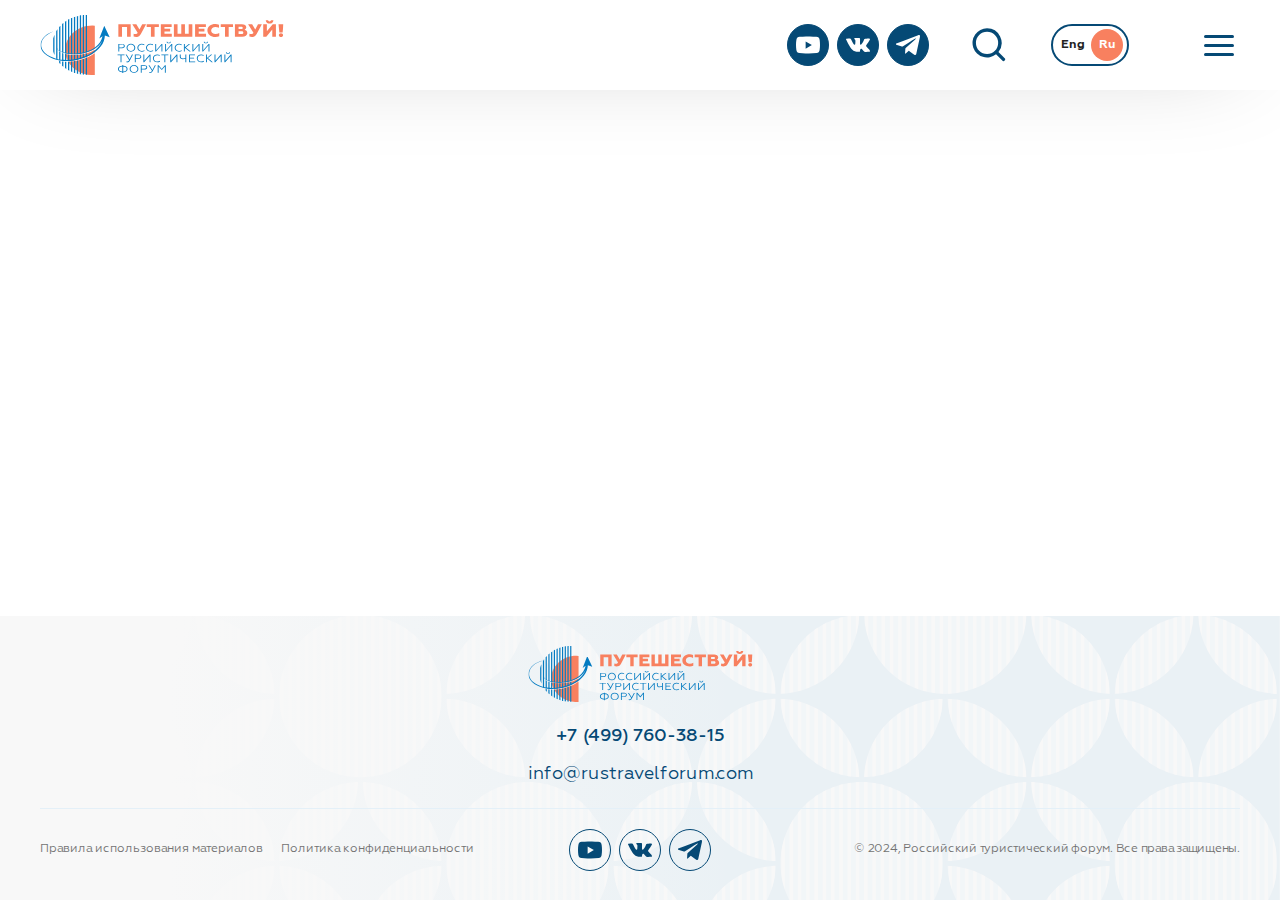
==== index.html @ 47b34871 "init: Initail commit" ====
<!DOCTYPE html>
<html lang="ru">

<head>
	<meta charset="UTF-8">
	<meta http-equiv="X-UA-Compatible" content="IE=edge">
	<meta name="viewport" content="width=device-width, initial-scale=1.0">
	<title>Российский Туристический Форум - Главная</title>
	<meta property="og:title" content="Российский Туристический Форум - Главная">
	<meta property="og:description" content="Описание">
	<meta property="og:url" content="/">
	<meta property="og:site_name" content="Российский Туристический Форум - Главная">
	<!-- favicon -->
	<link rel="apple-touch-icon" sizes="180x180" href="img/favicon/apple-touch-icon.png">
	<link rel="icon" type="image/png" sizes="32x32" href="img/favicon/favicon-32x32.png">
	<link rel="icon" type="image/png" sizes="16x16" href="img/favicon/favicon-16x16.png">
	<link rel="manifest" href="img/favicon/site.webmanifest">
	<link rel="mask-icon" href="img/favicon//safari-pinned-tab.svg" color="#5bbad5">
	<meta name="msapplication-TileColor" content="#ffffff">
	<meta name="theme-color" content="#ffffff">
	<!-- styles -->
	<link rel="stylesheet" href="css/vendor.min.css">
	<link rel="stylesheet" href="css/app.min.css">
</head>

<body>
	<!-- wrapper -->
	<div class="wrapper">
		<!-- header -->
		<header class="header" id="header">
			<div class="container">
				<div class="header__wrapper">
					<a href="index.html" class="header__logotype">
						<img src="img/logotype.svg" width="244" height="62" alt="Российский Туристический Форум">
					</a>
					<nav class="nav header__nav">
						<ul class="nav__list">
							<li class="nav__item">
								<a href="#" class="nav__link">Медиа</a>
							</li>
							<li class="nav__item">
								<a href="#" class="nav__link">Куда поехать</a>
							</li>
							<li class="nav__item">
								<a href="#" class="nav__link">Посетить</a>
							</li>
							<li class="nav__item">
								<a href="#" class="nav__link">Участвовать</a>
							</li>
							<li class="nav__item">
								<a href="#" class="nav__link">Программа</a>
							</li>
							<li class="nav__item">
								<a href="#" class="nav__link">О форуме</a>
							</li>
						</ul>
					</nav>
					<button class="hamburger" id="hamburger-toggle" aria-label="Меню">
						<span class="hamburger__inner"></span>
						<span class="hamburger__inner"></span>
						<span class="hamburger__inner"></span>
					</button>
					<div class="c-socnav c-socnav--bg header__socnav">
						<ul class="c-socnav__list">
							<li class="c-socnav__item">
								<a href="#" class="c-socnav__link">
									<svg class="c-socnav__icon">
										<use xlink:href="img/sprite.svg#icon-yt"></use>
									</svg>
								</a>
							</li>
							<li class="c-socnav__item">
								<a href="#" class="c-socnav__link">
									<svg class="c-socnav__icon">
										<use xlink:href="img/sprite.svg#icon-vk"></use>
									</svg>
								</a>
							</li>
							<li class="c-socnav__item">
								<a href="#" class="c-socnav__link">
									<svg class="c-socnav__icon">
										<use xlink:href="img/sprite.svg#icon-tg"></use>
									</svg>
								</a>
							</li>
						</ul>
					</div>
					<button class="header-search-trigger header__search-trigger" id="search-trigger">
						<svg>
							<use xlink:href="img/sprite.svg#icon-search"></use>
						</svg>
					</button>
					<div class="c-language header__language">
						<ul class="c-language__list">
							<li class="c-language__item">
								<a href="#" class="c-language__link">Eng</a>
							</li>
							<li class="c-language__item is--active">
								<a href="#" class="c-language__link">Ru</a>
							</li>
						</ul>
					</div>
				</div>
			</div>
		</header>
		<!-- end of header -->
		<!-- content -->
		<div class="wrapper__content">
		</div>
		<!-- end of content -->
		<!-- footer -->
		<footer class="footer" id="footer">
			<div class="container">
				<div class="footer__top">
					<a href="index.html" class="footer__logotype">
						<img src="img/logotype.svg" width="225" height="56" alt="Российский Туристический Форум">
					</a>
					<div class="footer__contacts">
						<a href="tel:+74997603815" class="footer__contact footer__contact--medium">+7 (499) 760-38-15</a>
						<a href="mailto:info@rustravelforum.com" class="footer__contact">info@rustravelforum.com</a>
					</div>
				</div>
				<div class="footer__bottom">
					<ul class="footer__list">
						<li class="footer__list-item">
							<a href="#" class="footer__link">Правила использования материалов</a>
						</li>
						<li class="footer__list-item">
							<a href="#" class="footer__link">Политика конфиденциальности</a>
						</li>
					</ul>
					<div class="c-socnav footer__socnav">
						<ul class="c-socnav__list">
							<li class="c-socnav__item">
								<a href="#" class="c-socnav__link">
									<svg class="c-socnav__icon">
										<use xlink:href="img/sprite.svg#icon-yt"></use>
									</svg>
								</a>
							</li>
							<li class="c-socnav__item">
								<a href="#" class="c-socnav__link">
									<svg class="c-socnav__icon">
										<use xlink:href="img/sprite.svg#icon-vk"></use>
									</svg>
								</a>
							</li>
							<li class="c-socnav__item">
								<a href="#" class="c-socnav__link">
									<svg class="c-socnav__icon">
										<use xlink:href="img/sprite.svg#icon-tg"></use>
									</svg>
								</a>
							</li>
						</ul>
					</div>
					<p class="footer__copyright">© 2024, Российский туристический форум. Все права защищены.</p>
				</div>
			</div>
		</footer>
		<!-- end of footer -->
	</div>
	<!-- end of wrapper -->
	<!-- menu -->
	<div class="menu" id="menu">
		<div class="menu__wrap"></div>
	</div>
	<!-- end of menu -->
	<!-- scripts -->
	<script src="js/vendor.min.js"></script>
	<script src="js/app.min.js"></script>
</body>

</html>
---- css/app.min.css ----
body{position:relative;overflow-x:hidden;font-family:"Geometria",sans-serif;font-size:16px;line-height:1.25;color:#222}ul,ol,li{display:block;padding:0;margin:0;list-style:none}h1,h2,h3,h4,h5,h6{margin:0;font-weight:normal;line-height:1.25}p{margin:0}a{display:inline-block;color:#222;text-decoration:none;-webkit-transition:all .25s ease-in-out;transition:all .25s ease-in-out}a:hover{text-decoration:none;color:#222}a:active{color:#222}input[type=number]{-moz-appearance:textfield}input[type=number]::-webkit-outer-spin-button,input[type=number]::-webkit-inner-spin-button{display:none;-webkit-appearance:none;appearance:none;margin:0}picture{display:block}img{max-width:100%}svg{-webkit-transition:all .25s ease-in-out;transition:all .25s ease-in-out}.container{margin:0 auto;padding:0 40px;max-width:1644px;width:100%}@media screen and (max-width: 767px){.container{padding:0 10px}}.btn{display:block;padding:9px 30px;width:-webkit-fit-content;width:-moz-fit-content;width:fit-content;font-size:18px;font-weight:500;line-height:1.3333333333;text-align:center;color:#fff;background:#047bc1;border:1px solid #047bc1;border-radius:46px;-webkit-transition:all .25s ease-in-out;transition:all .25s ease-in-out}.btn:focus{outline:none}.btn:hover{color:#fff}.btn--coral{background:#f8805f;border-color:#f8805f}@media screen and (hover: hover){.btn:hover{color:#fff;background:#054975;border-color:#054975}}.input-field--coral .input-field__label{color:#f8805f}.input-field__label{display:block;margin:0 0 10px 0;width:-webkit-fit-content;width:-moz-fit-content;width:fit-content;font-size:18px;font-weight:normal;line-height:1.3333333333;color:#047bc1}.input-field__inner{position:relative;z-index:1}.input-field__textarea,.input-field__input{-webkit-appearance:none;-moz-appearance:none;appearance:none;display:block;padding:9px 20px;width:100%;font-size:18px;font-weight:normal;line-height:1.3333333333;color:#222;background:#fff;border:1px solid #e4f0f8;border-radius:10px;-webkit-transition:all .25s ease-in-out;transition:all .25s ease-in-out}.input-field__textarea::-webkit-input-placeholder, .input-field__input::-webkit-input-placeholder{opacity:1;color:#737373}.input-field__textarea::-moz-placeholder, .input-field__input::-moz-placeholder{opacity:1;color:#737373}.input-field__textarea:-ms-input-placeholder, .input-field__input:-ms-input-placeholder{opacity:1;color:#737373}.input-field__textarea::-ms-input-placeholder, .input-field__input::-ms-input-placeholder{opacity:1;color:#737373}.input-field__textarea::placeholder,.input-field__input::placeholder{opacity:1;color:#737373}.input-field__textarea:focus,.input-field__input:focus{outline:none;border-color:#047bc1}@media screen and (max-width: 767px){.input-field__textarea,.input-field__input{font-size:16px;line-height:1.5}}.input-field__textarea{resize:none;overflow:hidden;min-height:90px}.input-field-captcha__wrapper{display:-webkit-box;display:-ms-flexbox;display:flex;-webkit-box-align:center;-ms-flex-align:center;align-items:center;width:100%}@media screen and (max-width: 767px){.input-field-captcha__wrapper{-webkit-box-orient:vertical;-webkit-box-direction:normal;-ms-flex-direction:column;flex-direction:column}}.input-field-captcha__img{display:block;overflow:hidden;max-width:180px;min-width:180px;height:40px}.input-field-captcha__img>*{display:block;width:100%;height:100%;-o-object-fit:cover;object-fit:cover}@media screen and (max-width: 767px){.input-field-captcha__img{margin:0 auto}}@media screen and (min-width: 768px){.input-field-captcha__img+.input-field-captcha__input,.input-field-captcha__input+.input-field-captcha__img{margin-left:10px}}@media screen and (max-width: 767px){.input-field-captcha__img+.input-field-captcha__input,.input-field-captcha__input+.input-field-captcha__img{margin-top:10px}}.input-field-captcha__input{-webkit-appearance:none;-moz-appearance:none;appearance:none;-webkit-box-flex:1;-ms-flex:1 1 auto;flex:1 1 auto;display:block;padding:9px 20px;width:100%;font-size:18px;font-weight:normal;line-height:1.3333333333;color:#222;background:#fff;border:1px solid #e4f0f8;border-radius:10px;-webkit-transition:all .25s ease-in-out;transition:all .25s ease-in-out}.input-field-captcha__input::-webkit-input-placeholder{opacity:1;color:#737373}.input-field-captcha__input::-moz-placeholder{opacity:1;color:#737373}.input-field-captcha__input:-ms-input-placeholder{opacity:1;color:#737373}.input-field-captcha__input::-ms-input-placeholder{opacity:1;color:#737373}.input-field-captcha__input::placeholder{opacity:1;color:#737373}.input-field-captcha__input:focus{outline:none;border-color:#047bc1}@media screen and (max-width: 767px){.input-field-captcha__input{font-size:16px;line-height:1.5}}.square-checkbox{display:-webkit-box;display:-ms-flexbox;display:flex;-webkit-box-align:center;-ms-flex-align:center;align-items:center;overflow:hidden;cursor:pointer}.square-checkbox__input{display:none}.square-checkbox__input:checked~.square-checkbox__group .square-checkbox__icon{background:#047bc1;border-color:#047bc1}.square-checkbox__input:checked~.square-checkbox__group .square-checkbox__icon::before{opacity:1}.square-checkbox__input[disabled]~.square-checkbox__group{opacity:.4;pointer-events:none}.square-checkbox__group{display:-webkit-box;display:-ms-flexbox;display:flex;-webkit-box-align:center;-ms-flex-align:center;align-items:center;margin:0;cursor:pointer}.square-checkbox__icon{position:relative;display:block;overflow:hidden;margin-right:10px;min-width:20px;width:20px;height:20px;background:#fff;border:1px solid #737373;border-radius:5px;-webkit-transition:all .25s ease-in-out;transition:all .25s ease-in-out}.square-checkbox__icon::before{content:"";position:absolute;top:50%;left:50%;z-index:1;-webkit-transform:translate(-50%, -50%);-ms-transform:translate(-50%, -50%);transform:translate(-50%, -50%);display:block;min-width:11px;width:11px;height:11px;opacity:0;background-image:url(../img/sprite.svg#icon-checkbox-mark-white);background-repeat:no-repeat;background-size:contain;background-position:center center;-webkit-transition:all .25s ease-in-out;transition:all .25s ease-in-out}.square-checkbox__title{display:block;margin:auto 0;font-size:18px;font-weight:normal;line-height:1.3333333333;text-align:left;-webkit-transition:all .25s ease-in-out;transition:all .25s ease-in-out}.select-box{position:relative;z-index:100}.select-box.is--active .select-box__placeholder>svg{-webkit-transform:rotate(180deg);-ms-transform:rotate(180deg);transform:rotate(180deg)}.select-box.is--active .select-box__dropdown{visibility:visible;opacity:1;-webkit-transform:scale(1) translateY(0);-ms-transform:scale(1) translateY(0);transform:scale(1) translateY(0);pointer-events:all}.select-box__inner{display:-webkit-box;display:-ms-flexbox;display:flex;-webkit-box-align:center;-ms-flex-align:center;align-items:center;padding:16px 0;max-width:100%}.select-box__label{display:block;width:-webkit-fit-content;width:-moz-fit-content;width:fit-content;font-size:16px;font-weight:500;color:#737373}.select-box__label+.select-box__placeholder{margin-left:10px}.select-box__placeholder{display:-webkit-box;display:-ms-flexbox;display:flex;-webkit-box-align:center;-ms-flex-align:center;align-items:center;overflow:hidden;padding:0;width:-webkit-fit-content;width:-moz-fit-content;width:fit-content;font-size:16px;font-weight:500;color:#047bc1;background:rgba(0,0,0,0);border:none;border-radius:0;-webkit-transition:all .25s ease-in-out;transition:all .25s ease-in-out}.select-box__placeholder>svg{min-width:12px;width:12px;height:12px;color:#047bc1}.select-box__placeholder>*+*{margin-left:10px}.select-box__placeholder:focus{outline:none}.select-box__dropdown{position:absolute;top:calc(100% - 6px);left:0;z-index:100;-webkit-transform:scale(0.99) translateY(-0.7em);-ms-transform:scale(0.99) translateY(-0.7em);transform:scale(0.99) translateY(-0.7em);display:block;overflow:hidden;visibility:hidden;opacity:0;-webkit-transform-origin:top;-ms-transform-origin:top;transform-origin:top;width:100%;background:#f8f8f8;border-radius:10px;-webkit-transition-timing-function:cubic-bezier(0.16, 1, 0.3, 1);transition-timing-function:cubic-bezier(0.16, 1, 0.3, 1);-webkit-transition-duration:500ms;transition-duration:500ms;-webkit-transition-property:opacity,-webkit-transform;transition-property:opacity,-webkit-transform;transition-property:opacity,transform;transition-property:opacity,transform,-webkit-transform;pointer-events:none;will-change:opacity,transform}.select-box__item.is--active .select-box__link{background:#e4f0f8}.select-box__link{display:block;padding:6px;width:100%;font-size:14px;font-weight:500;color:#047bc1}.select-box__link:hover{color:#047bc1}.select-box__link:active{background:#e4f0f8}@media screen and (hover: hover){.select-box__link:hover{background:#e4f0f8}}.c-socnav--bg .c-socnav__link{background:#054975}@media screen and (hover: hover){.c-socnav--bg .c-socnav__link:hover{background:#047bc1}.c-socnav--bg .c-socnav__link:hover>svg{color:#fff}}.c-socnav--bg .c-socnav__icon{color:#fff}.c-socnav__list{display:-webkit-box;display:-ms-flexbox;display:flex;-webkit-box-align:center;-ms-flex-align:center;align-items:center;width:-webkit-fit-content;width:-moz-fit-content;width:fit-content}.c-socnav__item+.c-socnav__item{margin-left:8px}.c-socnav__link{display:-webkit-box;display:-ms-flexbox;display:flex;-webkit-box-align:center;-ms-flex-align:center;align-items:center;-webkit-box-pack:center;-ms-flex-pack:center;justify-content:center;min-width:42px;width:42px;height:42px;border:1px solid #054975;border-radius:50%}@media screen and (hover: hover){.c-socnav__link:hover{border-color:#047bc1}.c-socnav__link:hover>svg{color:#047bc1}}.c-socnav__icon{min-width:24px;width:24px;height:24px;color:#054975}.c-language__list{display:-webkit-box;display:-ms-flexbox;display:flex;-webkit-box-align:center;-ms-flex-align:center;align-items:center;padding:3px 4px;width:-webkit-fit-content;width:-moz-fit-content;width:fit-content;border:2px solid #054975;border-radius:30px}.c-language__item.is--active .c-language__link{color:#fff;background:#f8805f}.c-language__item+.c-language__item{margin-left:2px}.c-language__link{display:-webkit-box;display:-ms-flexbox;display:flex;-webkit-box-align:center;-ms-flex-align:center;align-items:center;-webkit-box-pack:center;-ms-flex-pack:center;justify-content:center;min-width:32px;width:32px;height:32px;font-size:12px;font-weight:bold;text-align:center;color:#222;border-radius:50%}@media screen and (hover: hover){.c-language__link:hover{color:#054975}}.c-sections__scroll{overflow-x:auto;overflow-y:hidden;margin:0 -40px -30px;padding:0 40px 30px;max-width:calc(100% + 80px);-webkit-clip-path:inset(0 0 30px 0);clip-path:inset(0 0 30px 0)}@media screen and (max-width: 767px){.c-sections__scroll{display:none}}.c-sections__list{display:-webkit-box;display:-ms-flexbox;display:flex;-webkit-box-align:center;-ms-flex-align:center;align-items:center;-webkit-box-pack:justify;-ms-flex-pack:justify;justify-content:space-between;padding:14px 20px;min-width:-webkit-max-content;min-width:-moz-max-content;min-width:max-content;background:#fff;border:2px solid #e4f0f8;border-radius:319px}@media screen and (max-width: 1023px){.c-sections__list{padding:9px 20px}}.c-sections__item+.c-sections__item{margin-left:40px}.c-sections__link{display:block;width:-webkit-fit-content;width:-moz-fit-content;width:fit-content;font-size:16px;font-weight:500;white-space:nowrap}@media screen and (max-width: 1023px){.c-sections__link{font-size:14px;line-height:1.2857142857}}.c-sections__select{width:100%}@media screen and (min-width: 768px){.c-sections__select{display:none}}.c-share__wrapper{display:-webkit-box;display:-ms-flexbox;display:flex;-webkit-box-align:center;-ms-flex-align:center;align-items:center;width:-webkit-fit-content;width:-moz-fit-content;width:fit-content}.c-share__title{display:block;width:-webkit-fit-content;width:-moz-fit-content;width:fit-content;font-size:16px;font-weight:500;color:#737373}.c-share__title+.c-share__list,.c-share__list+.c-share__title{margin-left:10px}.c-share__list{display:-webkit-box;display:-ms-flexbox;display:flex;-webkit-box-align:center;-ms-flex-align:center;align-items:center;-ms-flex-wrap:wrap;flex-wrap:wrap;margin-right:-8px;margin-bottom:-8px;width:-webkit-fit-content;width:-moz-fit-content;width:fit-content}.c-share__item{margin-right:8px;margin-bottom:8px}.c-share__link{display:-webkit-box;display:-ms-flexbox;display:flex;-webkit-box-align:center;-ms-flex-align:center;align-items:center;-webkit-box-pack:center;-ms-flex-pack:center;justify-content:center;padding:0;min-width:42px;width:42px;height:42px;font-size:0;background:#054975;border:none;border-radius:50%;-webkit-transition:all .25s ease-in-out;transition:all .25s ease-in-out}.c-share__link:focus{outline:none}@media screen and (hover: hover){.c-share__link:hover{background:#047bc1}}.c-share__icon{min-width:20px;width:20px;height:20px;color:#fff}.breadcrumb{padding:20px 0}@media screen and (max-width: 767px){.breadcrumb{padding:10px 0}}.breadcrumb__list{display:-webkit-box;display:-ms-flexbox;display:flex;-webkit-box-align:start;-ms-flex-align:start;align-items:flex-start;-ms-flex-wrap:wrap;flex-wrap:wrap}.breadcrumb__item{display:-webkit-box;display:-ms-flexbox;display:flex;-webkit-box-align:center;-ms-flex-align:center;align-items:center;width:-webkit-fit-content;width:-moz-fit-content;width:fit-content}.breadcrumb__item:not(:last-child)::after{content:"|";display:block;margin:0 10px;width:-webkit-fit-content;width:-moz-fit-content;width:fit-content;font-size:14px;font-weight:500;color:#737373}.breadcrumb__item:last-child .breadcrumb__link{color:#737373;pointer-events:none}.breadcrumb__link{display:block;padding:4px 0;width:-webkit-fit-content;width:-moz-fit-content;width:fit-content;font-size:14px;font-weight:500;line-height:1.5;color:#047bc1}.breadcrumb__link:hover{color:#047bc1}@media screen and (hover: hover){.breadcrumb__link:hover{color:#054975}}.tabs__list{display:-webkit-box;display:-ms-flexbox;display:flex;-webkit-box-align:center;-ms-flex-align:center;align-items:center;overflow-x:auto;overflow-y:hidden;margin:0 -40px -30px;padding:0 40px 30px;max-width:calc(100% + 80px);-webkit-clip-path:inset(0 0 30px 0);clip-path:inset(0 0 30px 0)}@media screen and (max-width: 767px){.tabs__list{margin:0 -10px -30px;padding:0 10px 30px;max-width:calc(100% + 20px)}}.tabs__item{display:-webkit-box;display:-ms-flexbox;display:flex;-webkit-box-align:center;-ms-flex-align:center;align-items:center}.tabs__item.is--active .tabs__tab{font-weight:bold;color:#054975}.tabs__item+.tabs__item::before{content:"";display:block;margin:0 20px;min-width:50px;width:50px;height:2px;background:#e4f0f8}@media screen and (max-width: 767px){.tabs__item+.tabs__item::before{margin:0 10px;min-width:40px;width:40px}}.tabs__tab{display:block;padding:16px 0;width:-webkit-fit-content;width:-moz-fit-content;width:fit-content;font-size:16px;font-weight:500;white-space:nowrap;color:#222;background:rgba(0,0,0,0);border:none;border-radius:0;-webkit-transition:all .25s ease-in-out;transition:all .25s ease-in-out}.tabs__tab:focus{outline:none}@media screen and (hover: hover){.tabs__tab:hover{color:#054975}}@media screen and (max-width: 767px){.tabs__tab{font-size:14px}}.tabs__wrapper{display:none;margin-top:20px}.tabs__wrapper.is--active{display:block}@media screen and (max-width: 767px){.tabs__wrapper{margin-top:10px}}.pagination__list{display:-webkit-box;display:-ms-flexbox;display:flex;-webkit-box-align:center;-ms-flex-align:center;align-items:center;width:-webkit-fit-content;width:-moz-fit-content;width:fit-content}.pagination__item.is--active .pagination__btn{color:#fff;background:#f8805f}@media screen and (max-width: 767px){.pagination__item.is--mobile-hidden{display:none}}.pagination__item+.pagination__item{margin-left:10px}.pagination__btn{display:-webkit-box;display:-ms-flexbox;display:flex;-webkit-box-align:center;-ms-flex-align:center;align-items:center;-webkit-box-pack:center;-ms-flex-pack:center;justify-content:center;padding:0;min-width:35px;width:35px;height:35px;font-size:16px;font-weight:normal;line-height:1;color:#222;background:#f8f8f8;border:none;border-radius:6px;-webkit-transition:all .25s ease-in-out;transition:all .25s ease-in-out}.pagination__btn:focus{outline:none}@media screen and (hover: hover){.pagination__btn:hover{color:#fff;background:#054975}}.header{position:relative;z-index:1}.header::before{content:"";position:absolute;top:0;left:50%;z-index:-1;-webkit-transform:translate(-50%, 0);-ms-transform:translate(-50%, 0);transform:translate(-50%, 0);display:block;width:100%;height:100%;background:#fff}.header::after{content:"";position:absolute;top:0;left:50%;z-index:-2;-webkit-transform:translate(-50%, 0);-ms-transform:translate(-50%, 0);transform:translate(-50%, 0);display:block;max-width:100%;width:1194px;height:100%;border-bottom:1px solid #222;-webkit-box-shadow:0px -40px 100px rgba(0,0,0,.25);box-shadow:0px -40px 100px rgba(0,0,0,.25)}.header__wrapper{display:-webkit-box;display:-ms-flexbox;display:flex;-webkit-box-align:center;-ms-flex-align:center;align-items:center;-webkit-box-pack:justify;-ms-flex-pack:justify;justify-content:space-between;padding:30px 0}@media screen and (min-width: 768px)and (max-width: 1399px){.header__wrapper{padding:14px 0}}@media screen and (max-width: 767px){.header__wrapper{padding:7px 0}}.header__logotype{display:block;margin-right:20px;overflow:hidden;min-width:244px;width:244px;height:62px}.header__logotype img{display:block;width:100%;height:100%;-o-object-fit:contain;object-fit:contain}@media screen and (max-width: 1023px){.header__logotype{min-width:140px;width:140px;height:36px}}.header__nav{margin-right:auto;margin-left:auto}@media screen and (max-width: 1399px){.header__nav{display:none}}.header__socnav{margin-right:auto;margin-left:auto}@media screen and (max-width: 1399px){.header__socnav{margin-right:40px}}@media screen and (max-width: 767px){.header__socnav{display:none}}@media screen and (max-width: 767px){.header__language{display:none}}.header__search-trigger{margin-right:40px;margin-left:auto}@media screen and (min-width: 1400px)and (max-width: 1599px){.header__search-trigger{margin-right:15px}}@media screen and (min-width: 768px)and (max-width: 1399px){.header__search-trigger{margin-left:0}}@media screen and (max-width: 767px){.header__search-trigger{margin-right:0}}.nav__list{display:-webkit-box;display:-ms-flexbox;display:flex;-webkit-box-align:center;-ms-flex-align:center;align-items:center;width:-webkit-fit-content;width:-moz-fit-content;width:fit-content}.nav__item+.nav__item{margin-left:30px}@media screen and (min-width: 1400px)and (max-width: 1599px){.nav__item+.nav__item{margin-left:20px}}.nav__link{display:block;width:-webkit-fit-content;width:-moz-fit-content;width:fit-content;font-size:18px;font-weight:500}.header-search-trigger{display:-webkit-box;display:-ms-flexbox;display:flex;-webkit-box-align:center;-ms-flex-align:center;align-items:center;-webkit-box-pack:center;-ms-flex-pack:center;justify-content:center;padding:0;min-width:42px;width:42px;height:42px;font-size:0;background:rgba(0,0,0,0);border:none;border-radius:0;-webkit-transition:all .25s ease-in-out;transition:all .25s ease-in-out}.header-search-trigger>svg{min-width:42px;width:42px;height:42px;color:#054975}.header-search-trigger:focus{outline:none}@media screen and (max-width: 767px){.header-search-trigger{min-width:30px;width:30px;height:30px}.header-search-trigger>svg{min-width:30px;width:30px;height:30px}}.hamburger{position:relative;z-index:1;display:block;margin:0 auto;padding:0;min-width:42px;width:42px;height:42px;font-size:0;background:rgba(0,0,0,0);border:none;border-radius:0;-webkit-transition:all .25s ease-in-out;transition:all .25s ease-in-out}@media screen and (max-width: 1399px){.hamburger{-webkit-box-ordinal-group:2;-ms-flex-order:1;order:1}}@media screen and (min-width: 768px)and (max-width: 1399px){.hamburger{margin:0 0 0 69px}}@media screen and (max-width: 767px){.hamburger{margin:0 0 0 25px}}.hamburger__inner{position:absolute;left:6px;z-index:1;display:block;width:30px;height:3px;background:#054975;border-radius:15px;-webkit-transition:all .25s ease-in-out;transition:all .25s ease-in-out}.hamburger__inner:first-child{top:10.5px}.hamburger__inner:nth-child(2){top:19.5px}.hamburger__inner:last-child{top:28.5px}.footer{position:relative;z-index:1;overflow:hidden;margin-top:100px;padding:30px 0;background:#f8f8f8}.footer::before{content:"";position:absolute;top:-1px;right:0;z-index:-2;display:block;width:1111px;height:331px;opacity:.1;background-image:url(../img/bg-decor.svg);background-repeat:no-repeat;background-size:contain;background-position:center center}.footer::after{content:"";position:absolute;top:-1px;right:1111px;z-index:-1;-webkit-transform:translate(100%, 0);-ms-transform:translate(100%, 0);transform:translate(100%, 0);display:block;width:570px;height:331px;background:-webkit-gradient(linear, left top, right top, from(#F8F8F8), to(rgba(248, 248, 248, 0)));background:linear-gradient(90deg, #F8F8F8 0%, rgba(248, 248, 248, 0) 100%)}@media screen and (max-width: 1199px){.footer::before{top:0;right:auto;left:-155px;width:1299px;height:387px}.footer::after{top:0;right:auto;left:0;-webkit-transform:none;-ms-transform:none;transform:none;width:73%;height:100%}}@media screen and (max-width: 1023px){.footer{margin-top:40px;padding:28px 0}}.footer__top{text-align:center}.footer__logotype{display:block;margin:0 auto;overflow:hidden;min-width:225px;width:225px;height:56px}.footer__logotype img{display:block;width:100%;height:100%;-o-object-fit:contain;object-fit:contain}@media screen and (max-width: 767px){.footer__logotype{min-width:180px;width:180px;height:44px}}.footer__logotype+.footer__contacts,.footer__contacts+.footer__logotype{margin-top:20px}.footer__contact{display:block;margin:0 auto;width:-webkit-fit-content;width:-moz-fit-content;width:fit-content;font-size:18px;font-weight:normal;line-height:1.5555555556;color:#054975}.footer__contact--medium{font-weight:500}.footer__contact:hover{color:#054975}@media screen and (hover: hover){.footer__contact:hover{color:#047bc1}}@media screen and (max-width: 767px){.footer__contact{font-size:16px}}.footer__contact+.footer__contact{margin-top:10px}.footer__bottom{position:relative;z-index:1;display:-webkit-box;display:-ms-flexbox;display:flex;-webkit-box-align:center;-ms-flex-align:center;align-items:center;-webkit-box-pack:justify;-ms-flex-pack:justify;justify-content:space-between;margin-top:20px;padding-top:20px;border-top:1px solid #e4f0f8}@media screen and (min-width: 1200px){.footer__bottom{min-height:62px}}@media screen and (max-width: 1199px){.footer__bottom{-ms-flex-wrap:wrap;flex-wrap:wrap}}.footer__list{display:-webkit-box;display:-ms-flexbox;display:flex;-webkit-box-align:center;-ms-flex-align:center;align-items:center;width:-webkit-fit-content;width:-moz-fit-content;width:fit-content}@media screen and (min-width: 1200px){.footer__list{max-width:40%}}@media screen and (min-width: 1024px)and (max-width: 1199px){.footer__list{width:calc(50% - 5px)}}@media screen and (max-width: 1023px){.footer__list{-webkit-box-pack:center;-ms-flex-pack:center;justify-content:center;width:100%}}@media screen and (max-width: 767px){.footer__list{-webkit-box-orient:vertical;-webkit-box-direction:normal;-ms-flex-direction:column;flex-direction:column}}.footer__list-item+.footer__list-item{margin-left:18px}@media screen and (max-width: 767px){.footer__list-item+.footer__list-item{margin:6px auto 0}}.footer__link{display:block;width:-webkit-fit-content;width:-moz-fit-content;width:fit-content;font-size:12px;font-weight:normal;color:#737373}.footer__link:hover{color:#737373}@media screen and (hover: hover){.footer__link:hover{color:#222}}@media screen and (max-width: 767px){.footer__link{margin:0 auto;text-align:center}}@media screen and (min-width: 1200px){.footer__socnav{position:absolute;left:50%;-webkit-transform:translate(-50%, 0);-ms-transform:translate(-50%, 0);transform:translate(-50%, 0)}}@media screen and (max-width: 1199px){.footer__socnav{-webkit-box-ordinal-group:0;-ms-flex-order:-1;order:-1;width:100%}.footer__socnav .c-socnav__list{margin:0 auto}}@media screen and (min-width: 767px)and (max-width: 1199px){.footer__socnav{margin-bottom:10px}}@media screen and (max-width: 767px){.footer__socnav{margin-bottom:8px}}.footer__copyright{display:block;width:-webkit-fit-content;width:-moz-fit-content;width:fit-content;font-size:12px;font-weight:normal;letter-spacing:-0.02em;text-align:right;color:#737373}@media screen and (min-width: 1200px){.footer__copyright{max-width:40%}}@media screen and (min-width: 1024px)and (max-width: 1199px){.footer__copyright{margin-left:10px;width:calc(50% - 5px)}}@media screen and (max-width: 1023px){.footer__copyright{width:100%;text-align:center}}@media screen and (min-width: 768px)and (max-width: 1023px){.footer__copyright{margin-top:10px}}@media screen and (max-width: 767px){.footer__copyright{margin-top:6px}}.scroll-disabled{overflow:hidden}.wrapper{display:-webkit-box;display:-ms-flexbox;display:flex;-webkit-box-orient:vertical;-webkit-box-direction:normal;-ms-flex-direction:column;flex-direction:column;min-height:100vh}.wrapper__content{-webkit-box-flex:1;-ms-flex:1 1 100%;flex:1 1 100%}.section-indent{margin-top:100px}@media screen and (max-width: 1023px){.section-indent{margin-top:40px}}.section-heading{display:-webkit-box;display:-ms-flexbox;display:flex;-webkit-box-align:start;-ms-flex-align:start;align-items:flex-start;-webkit-box-pack:justify;-ms-flex-pack:justify;justify-content:space-between;margin-bottom:40px}.section-heading__subtitle{display:block;width:-webkit-fit-content;width:-moz-fit-content;width:fit-content;font-size:20px;font-weight:500;color:#047bc1}.section-heading__subtitle+.section-heading__title,.section-heading__title+.section-heading__subtitle{margin-top:10px}.section-heading__title{display:block;width:-webkit-fit-content;width:-moz-fit-content;width:fit-content;font-size:60px;font-weight:500;color:#054975}.section-top{margin-bottom:20px}.section-top--indent-lg{margin-bottom:40px}@media screen and (max-width: 1023px){.section-top--indent-lg{margin-bottom:20px}}.section-top__inner{display:-webkit-box;display:-ms-flexbox;display:flex;-webkit-box-align:center;-ms-flex-align:center;align-items:center;-webkit-box-pack:justify;-ms-flex-pack:justify;justify-content:space-between}@media screen and (max-width: 767px){.section-top__inner{-webkit-box-orient:vertical;-webkit-box-direction:normal;-ms-flex-direction:column;flex-direction:column;-webkit-box-align:start;-ms-flex-align:start;align-items:flex-start}}.section-top__title{display:block;width:-webkit-fit-content;width:-moz-fit-content;width:fit-content;font-size:60px;font-weight:500;color:#054975}@media screen and (min-width: 768px)and (max-width: 1023px){.section-top__title{font-size:40px}}@media screen and (max-width: 767px){.section-top__title{font-size:30px}}.section-top__title+.section-top__link{margin-top:0;margin-left:20px}@media screen and (max-width: 767px){.section-top__title+.section-top__link{margin-top:12.5px;margin-left:0}}.section-top__link{display:-webkit-box;display:-ms-flexbox;display:flex;-webkit-box-align:center;-ms-flex-align:center;align-items:center;-webkit-box-pack:center;-ms-flex-pack:center;justify-content:center;margin-top:10px;width:-webkit-fit-content;width:-moz-fit-content;width:fit-content;font-size:18px;font-weight:bold;color:#047bc1}.section-top__link>svg{min-width:30px;width:30px;height:30px;color:#047bc1}.section-top__link>*+*{margin-left:10px}.section-top__link:hover{color:#047bc1}@media screen and (max-width: 767px){.section-top__link{margin-top:12.5px}}.section-top__description{display:block;margin-top:10px;max-width:904px;width:-webkit-fit-content;width:-moz-fit-content;width:fit-content;font-size:18px;font-weight:normal;line-height:1.3333333333}@media screen and (min-width: 768px)and (max-width: 1023px){.section-top__description{font-size:14px;line-height:1.25}}@media screen and (max-width: 767px){.section-top__description{margin-top:20px;font-size:12px;line-height:1.25}}.section-bg{position:relative}.section-bg::before{content:"";position:absolute;top:0;right:0;z-index:-1;display:block;width:686px;height:474px;background-image:url(../img/section-top-bg.png);background-repeat:no-repeat;background-size:contain;background-position:center center}@media screen and (min-width: 768px)and (max-width: 1023px){.section-bg::before{top:-70px;width:474px;height:330px}}@media screen and (max-width: 767px){.section-bg::before{width:202px;height:139px}}.experts-card__img{display:block;overflow:hidden;margin:0 auto 35px;min-width:244px;width:244px;height:244px;border:5px solid #fff;border-radius:50%;-webkit-box-shadow:inset -4px 11px 18px rgba(0,0,0,.25);box-shadow:inset -4px 11px 18px rgba(0,0,0,.25);-webkit-filter:drop-shadow(6px 14px 27px rgba(0, 0, 0, 0.15));filter:drop-shadow(6px 14px 27px rgba(0, 0, 0, 0.15))}.experts-card__img img{display:block;width:100%;height:100%;-o-object-fit:cover;object-fit:cover;-webkit-box-shadow:inset -4px 11px 18px rgba(0,0,0,.25);box-shadow:inset -4px 11px 18px rgba(0,0,0,.25)}.experts-card__body{margin:0 auto;padding:18px 30px;max-width:600px;width:100%;text-align:center;background:#fff;border-radius:40px}.experts-card__description{display:block;font-size:20px;font-weight:normal;letter-spacing:.02em}.experts-card__info{margin:20px auto 0;padding:10px;max-width:310px;width:100%;text-align:center}.experts-card__title{display:block;font-size:20px;font-weight:bold;color:#054975}.experts-card__position{display:block;margin-top:10px;font-size:14px;font-weight:normal}@media screen and (min-width: 1200px){.main-news__wrapper{display:-ms-grid;display:grid;-ms-grid-columns:(1fr)[4];grid-template-columns:repeat(4, 1fr);-ms-grid-rows:(1fr)[2];grid-template-rows:repeat(2, 1fr);gap:20px}}@media screen and (min-width: 1200px){.main-news__item:first-child{-ms-grid-row:1;-ms-grid-row-span:2;-ms-grid-column:1;-ms-grid-column-span:2;grid-area:1/1/3/3;padding:30px;height:500px}.main-news__item:first-child .main-news-card__group{padding-bottom:0}.main-news__item:first-child .main-news-card__help{margin-top:4px}.main-news__item:nth-child(2){-ms-grid-row:1;-ms-grid-row-span:1;-ms-grid-column:3;-ms-grid-column-span:1;grid-area:1/3/2/4}.main-news__item:nth-child(3){-ms-grid-row:1;-ms-grid-row-span:1;-ms-grid-column:4;-ms-grid-column-span:1;grid-area:1/4/2/5}.main-news__item:nth-child(4){-ms-grid-row:2;-ms-grid-row-span:1;-ms-grid-column:3;-ms-grid-column-span:1;grid-area:2/3/3/4}.main-news__item:nth-child(5){-ms-grid-row:2;-ms-grid-row-span:1;-ms-grid-column:4;-ms-grid-column-span:1;grid-area:2/4/3/5}}.main-news-card{position:relative;z-index:1;display:-webkit-box;display:-ms-flexbox;display:flex;-webkit-box-orient:vertical;-webkit-box-direction:normal;-ms-flex-direction:column;flex-direction:column;overflow:hidden;padding:20px 10px 10px 20px;color:#fff;border-radius:20px}.main-news-card::before{content:"";position:absolute;top:0;right:0;bottom:0;left:0;z-index:-1;display:block;width:100%;height:100%;background:-webkit-gradient(linear, left top, left bottom, from(rgba(0, 0, 0, 0)), to(rgba(0, 0, 0, 0.6)));background:linear-gradient(180deg, rgba(0, 0, 0, 0) 0%, rgba(0, 0, 0, 0.6) 100%)}.main-news-card::after{content:"";position:absolute;top:0;left:-200px;z-index:-1;display:block;width:864px;height:240px;opacity:0;background-image:url(../img/bg-decor.svg);background-repeat:no-repeat;background-size:contain;background-position:center center;will-change:mix-blend-mode;-webkit-transition:all .25s ease-in-out;transition:all .25s ease-in-out}.main-news-card:hover{color:#fff}@media screen and (hover: hover){.main-news-card:hover::after{opacity:.6}.main-news-card:hover .main-news-card__icon{opacity:1}}.main-news-card__img{position:absolute;top:0;right:0;bottom:0;left:0;z-index:-2;display:block;width:100%;height:100%}.main-news-card__img img{display:block;width:100%;height:100%;-o-object-fit:cover;object-fit:cover}.main-news-card__body{display:-webkit-box;display:-ms-flexbox;display:flex;-webkit-box-align:end;-ms-flex-align:end;align-items:flex-end;-webkit-box-pack:justify;-ms-flex-pack:justify;justify-content:space-between;margin-top:auto;width:100%}.main-news-card__group{padding-bottom:3px;max-width:calc(100% - 62px - 40px);width:100%}.main-news-card__title{display:block;width:-webkit-fit-content;width:-moz-fit-content;width:fit-content;font-size:16px;font-weight:bold}.main-news-card__help{display:block;margin-top:10px;width:-webkit-fit-content;width:-moz-fit-content;width:fit-content;font-size:12px;font-weight:normal;line-height:2}.main-news-card__icon{display:-webkit-box;display:-ms-flexbox;display:flex;-webkit-box-align:center;-ms-flex-align:center;align-items:center;-webkit-box-pack:center;-ms-flex-pack:center;justify-content:center;margin-left:40px;min-width:62px;width:62px;height:62px;opacity:0;background:#fff;border-radius:50%;-webkit-box-shadow:0px 20px 35px rgba(115,115,115,.15);box-shadow:0px 20px 35px rgba(115,115,115,.15);-webkit-transition:all .25s ease-in-out;transition:all .25s ease-in-out}.main-news-card__icon>svg{min-width:28px;width:28px;height:10px;color:#047bc1}.news__sections{padding:10px 0 20px}@media screen and (min-width: 768px)and (max-width: 1023px){.news__sections{padding:0 0 20px}}@media screen and (max-width: 767px){.news__sections{margin-top:-9px;padding:0 0 7px}}.news__tabs{margin-bottom:20px}@media screen and (max-width: 767px){.news__tabs{display:none}}.news__select{margin-top:-20px;margin-bottom:20px}@media screen and (min-width: 768px){.news__select{display:none}}.news__wrapper{display:-webkit-box;display:-ms-flexbox;display:flex;-ms-flex-wrap:wrap;flex-wrap:wrap}@media screen and (min-width: 1200px){.news__item{width:calc(25% - 15px)}.news__item:nth-child(4n),.news__item:nth-child(4n-1),.news__item:nth-child(4n-2){margin-left:20px}.news__item:nth-child(n+5){margin-top:40px}}@media screen and (min-width: 768px)and (max-width: 1199px){.news__item{width:calc(33.333333333% - 13.3333333333px)}.news__item:nth-child(3n),.news__item:nth-child(3n-1){margin-left:20px}.news__item:nth-child(n+4){margin-top:20px}.news__item:nth-child(n+10){display:none}}@media screen and (max-width: 767px){.news__item{width:100%}.news__item:nth-child(n+2){margin-top:20px}}.news__pagination{margin:40px auto 0;width:-webkit-fit-content;width:-moz-fit-content;width:fit-content}@media screen and (max-width: 767px){.news__pagination{margin:20px auto 0}}.news-card__img{position:relative;z-index:1;display:block;overflow:hidden;width:100%;border-radius:20px}.news-card__img::before{content:"";display:block;padding-top:64%}.news-card__img::after{content:"";position:absolute;top:0;right:0;bottom:0;left:0;z-index:2;display:block;width:100%;height:100%;background:-webkit-gradient(linear, left top, left bottom, from(rgba(0, 0, 0, 0)), to(rgba(0, 0, 0, 0.6)));background:linear-gradient(180deg, rgba(0, 0, 0, 0) 0%, rgba(0, 0, 0, 0.6) 100%)}.news-card__img img{position:absolute;top:0;right:0;bottom:0;left:0;z-index:1;display:block;width:100%;height:100%;-o-object-fit:cover;object-fit:cover}.news-card__body{margin-top:19px}@media screen and (min-width: 768px)and (max-width: 1023px){.news-card__body{margin-top:10px}}.news-card__title{display:block;width:-webkit-fit-content;width:-moz-fit-content;width:fit-content;font-size:16px;font-weight:bold}.news-card__help{display:block;margin-top:10px;width:-webkit-fit-content;width:-moz-fit-content;width:fit-content;font-size:12px;font-weight:normal;line-height:2;color:#737373}.news-inner__top{margin-bottom:40px;padding-bottom:20px;max-width:1220px;width:100%;border-bottom:1px solid #e4f0f8}@media screen and (max-width: 1023px){.news-inner__top{margin-bottom:20px}}@media screen and (max-width: 767px){.news-inner__top{padding-bottom:10px}}.news-inner__heading{display:block;width:-webkit-fit-content;width:-moz-fit-content;width:fit-content;font-size:60px;font-weight:500;color:#054975}@media screen and (min-width: 768px)and (max-width: 1023px){.news-inner__heading{font-size:40px}}@media screen and (max-width: 767px){.news-inner__heading{font-size:30px}}.news-inner__date{display:block;margin-top:20px;padding:16px 0;width:-webkit-fit-content;width:-moz-fit-content;width:fit-content;font-size:16px;font-weight:500;color:#737373}@media screen and (max-width: 1023px){.news-inner__date{padding:0}}@media screen and (max-width: 767px){.news-inner__date{font-size:14px}}.news-inner__wrapper{display:-webkit-box;display:-ms-flexbox;display:flex;-webkit-box-pack:justify;-ms-flex-pack:justify;justify-content:space-between}@media screen and (max-width: 1023px){.news-inner__wrapper{-webkit-box-orient:vertical;-webkit-box-direction:normal;-ms-flex-direction:column;flex-direction:column}}.news-inner__left{max-width:calc(100% - 396px - 10px);width:100%}@media screen and (max-width: 1023px){.news-inner__left{max-width:none}}.news-inner__content{width:100%}.news-inner__share{margin-top:40px;padding-top:16px;width:100%;border-top:1px solid #e4f0f8}.news-inner__share .c-share__wrapper{margin-left:auto}@media screen and (max-width: 767px){.news-inner__share{margin-top:20px}}.news-inner__right{margin-left:10px;min-width:396px;width:396px}@media screen and (max-width: 1023px){.news-inner__right{margin-top:40px;margin-left:0;min-width:auto;width:100%}}@media screen and (min-width: 1024px)and (max-width: 1023px){.news-inner__other{padding:10px}}.news-inner__subtitle{display:block;margin-bottom:10px;width:-webkit-fit-content;width:-moz-fit-content;width:fit-content;font-size:30px;font-weight:bold;line-height:1;color:#054975}@media screen and (min-width: 768px)and (max-width: 1023px){.news-inner__subtitle{margin-bottom:20px;font-size:40px;font-weight:500}}@media screen and (max-width: 767px){.news-inner__subtitle{margin-bottom:20px;font-size:30px;font-weight:500}}.main-partners{display:none}.partners__wrap+.partners__wrap{margin-top:20px}@media screen and (max-width: 1023px){.partners__wrap+.partners__wrap{margin-top:40px}}.partners__top{margin-bottom:20px}.partners__heading{font-size:40px;font-weight:500;line-height:1.775;color:#054975}@media screen and (max-width: 1023px){.partners__heading{font-size:20px;line-height:1}}.partners__item{width:100%}.partners__item+.partners__item{margin-top:20px}.partners__more{margin:40px auto 0}@media screen and (max-width: 767px){.partners__more{margin-top:20px;width:100%}}.partners-card{display:-webkit-box;display:-ms-flexbox;display:flex;overflow:hidden;padding:20px;background:#f8f8f8;border-radius:20px}@media screen and (max-width: 767px){.partners-card{-webkit-box-orient:vertical;-webkit-box-direction:normal;-ms-flex-direction:column;flex-direction:column}}.partners-card__img{display:block;min-width:224px;width:224px;height:149px}.partners-card__img img{display:block;width:100%;height:100%;-o-object-fit:contain;object-fit:contain}@media screen and (max-width: 1023px){.partners-card__img{min-width:140px;width:140px;height:94px}}.partners-card__img+.partners-card__body{margin-left:20px;max-width:calc(100% - 224px - 20px)}@media screen and (min-width: 768px)and (max-width: 1023px){.partners-card__img+.partners-card__body{max-width:calc(100% - 140px - 20px)}}@media screen and (max-width: 767px){.partners-card__img+.partners-card__body{margin-top:20px;margin-left:0;max-width:none}}.partners-card__body{width:100%}.partners-card__title{display:block;width:-webkit-fit-content;width:-moz-fit-content;width:fit-content;font-size:20px;font-weight:bold;line-height:1}@media screen and (max-width: 1023px){.partners-card__title{font-size:16px}}.partners-card__help{display:block;margin-top:10px;width:-webkit-fit-content;width:-moz-fit-content;width:fit-content;font-size:14px;font-weight:500;line-height:1.7142857143;color:#737373}.partners-card__link{display:block;margin-top:10px;width:-webkit-fit-content;width:-moz-fit-content;width:fit-content;font-size:16px;font-weight:bold;color:#047bc1}.partners-card__link:hover{color:#047bc1}@media screen and (hover: hover){.partners-card__link:hover{color:#054975}}.partners-card__content{margin-top:10px;font-size:14px;font-weight:normal}.partners-card__content>*:not(:last-child){margin-bottom:10px}.promotion-banner__wrapper{position:relative;z-index:1;display:block;overflow:hidden;width:100%;border-radius:20px}.promotion-banner__wrapper::before{content:"";display:block;padding-top:18%}@media screen and (max-width: 1023px){.promotion-banner__wrapper{border-radius:10px}}@media screen and (max-width: 767px){.promotion-banner__wrapper::before{padding-top:53%}}.promotion-banner__img{position:absolute;top:0;right:0;bottom:0;left:0;z-index:1;display:block;width:100%;height:100%}.promotion-banner__img img{display:block;width:100%;height:100%;-o-object-fit:cover;object-fit:cover}.subscribe__wrapper{position:relative;z-index:1;overflow:hidden;display:-webkit-box;display:-ms-flexbox;display:flex;-webkit-box-align:center;-ms-flex-align:center;align-items:center;-webkit-box-pack:justify;-ms-flex-pack:justify;justify-content:space-between;padding:20px 30px;width:100%;background:#e4f0f8;border-radius:20px}.subscribe__wrapper::before{content:"";position:absolute;top:-44px;left:0;z-index:-1;display:block;width:1111px;height:331px;opacity:.1;background-image:url(../img/subscribe-bg.svg);background-repeat:no-repeat;background-size:contain;background-position:center center}.subscribe__wrapper::after{content:"";position:absolute;top:-44px;left:626px;z-index:-1;display:block;width:570px;height:331px;background:-webkit-gradient(linear, left top, right top, from(#E4F0F8), to(rgba(248, 248, 248, 0)));background:linear-gradient(90deg, #E4F0F8 0%, rgba(248, 248, 248, 0) 100%);-webkit-transform:rotate(-180deg);-ms-transform:rotate(-180deg);transform:rotate(-180deg)}@media screen and (max-width: 1399px){.subscribe__wrapper{-webkit-box-orient:vertical;-webkit-box-direction:normal;-ms-flex-direction:column;flex-direction:column}.subscribe__wrapper::after{top:0;right:0;left:auto;height:calc(100% + 10px)}}@media screen and (max-width: 767px){.subscribe__wrapper{padding:20px}.subscribe__wrapper::after{-webkit-transform:rotate(-90deg);-ms-transform:rotate(-90deg);transform:rotate(-90deg)}}.subscribe__body{max-width:584px;min-width:584px;width:100%}@media screen and (max-width: 1399px){.subscribe__body{margin:0 auto;max-width:none;min-width:auto;text-align:center}}.subscribe__title{display:block;font-size:40px;font-weight:500;line-height:1;color:#054975}@media screen and (max-width: 767px){.subscribe__title{font-size:30px}}.subscribe__description{display:block;margin-top:10px;font-size:20px;font-weight:500;line-height:1}@media screen and (max-width: 767px){.subscribe__description{font-size:16px;line-height:1.25}}.subscribe__form{margin-left:60px;max-width:708px;width:100%}@media screen and (max-width: 1399px){.subscribe__form{margin-left:0;max-width:none}}@media screen and (min-width: 768px)and (max-width: 1399px){.subscribe__form{margin-top:40px}}@media screen and (max-width: 767px){.subscribe__form{margin-top:20px}}.subscribe-form__inner{display:-webkit-box;display:-ms-flexbox;display:flex;-webkit-box-align:center;-ms-flex-align:center;align-items:center;-webkit-box-pack:justify;-ms-flex-pack:justify;justify-content:space-between;width:100%}@media screen and (max-width: 767px){.subscribe-form__inner{-webkit-box-orient:vertical;-webkit-box-direction:normal;-ms-flex-direction:column;flex-direction:column}}.subscribe-form__input{-webkit-box-flex:1;-ms-flex:1 1 auto;flex:1 1 auto}.subscribe-form__input .input-field__input{padding:15px 20px;font-size:16px;line-height:1.25;border-radius:319px}@media screen and (max-width: 767px){.subscribe-form__input{width:100%}}.subscribe-form__btn{margin-left:10px}@media screen and (max-width: 767px){.subscribe-form__btn{margin-top:10px;margin-left:0;width:100%}}.subscribe-form__help{display:block;margin-top:10px;width:-webkit-fit-content;width:-moz-fit-content;width:fit-content;font-size:14px;font-weight:normal;line-height:1.4285714286;color:#737373}@media screen and (max-width: 767px){.subscribe-form__help{font-size:12px;line-height:1.6666666667}}.tourist-form--coral .section-top__title{color:#f8805f}.tourist-form--coral .btn{background:#f8805f;border-color:#f8805f}@media screen and (hover: hover){.tourist-form--coral .btn:hover{color:#fff;background:#054975;border-color:#054975}}.tourist-form--coral .input-field__label{color:#f8805f}.tourist-form--coral .input-field__input:focus{border-color:#f8805f}.tourist-form--coral .square-checkbox__input:checked~.square-checkbox__group .square-checkbox__icon{background:#f8805f;border-color:#f8805f}.tourist-form__wrapper{display:block;overflow:hidden;padding:20px;width:100%;background:#e4f0f8;border-radius:20px}@media screen and (max-width: 767px){.tourist-form__wrapper{padding:20px 10px}}.tourist-form__block+.tourist-form__block{margin-top:20px}.tourist-form__inner{display:-webkit-box;display:-ms-flexbox;display:flex;-ms-flex-wrap:wrap;flex-wrap:wrap}@media screen and (min-width: 1024px){.tourist-form__input{width:calc(33.3333333333% - 13.3333333333px)}.tourist-form__input:nth-child(3n),.tourist-form__input:nth-child(3n-1){margin-left:20px}.tourist-form__input:nth-child(n+4){margin-top:20px}.tourist-form__input--wide{-webkit-box-flex:1;-ms-flex:1 1 auto;flex:1 1 auto}}@media screen and (min-width: 768px)and (max-width: 1023px){.tourist-form__input{width:calc(50% - 10px)}.tourist-form__input:nth-child(2n){margin-left:20px}.tourist-form__input:nth-child(n+3){margin-top:20px}.tourist-form__input--wide{-webkit-box-flex:1;-ms-flex:1 1 auto;flex:1 1 auto}}@media screen and (max-width: 767px){.tourist-form__input{width:100%}.tourist-form__input:nth-child(n+2){margin-top:20px}}.tourist-form__checkboxes{display:-webkit-box;display:-ms-flexbox;display:flex;-ms-flex-wrap:wrap;flex-wrap:wrap;margin-right:-20px;margin-bottom:-20px}@media screen and (max-width: 767px){.tourist-form__checkboxes{margin-right:0;margin-bottom:0;padding-left:43px}}.tourist-form__checkbox{margin-right:20px;margin-bottom:20px}@media screen and (max-width: 767px){.tourist-form__checkbox{margin-right:0;margin-bottom:0;width:100%}.tourist-form__checkbox:nth-child(n+2){margin-top:25px}}.tourist-form__captcha{margin:0 auto;max-width:494px;width:100%}.tourist-form__btn{margin:0 auto;min-width:158px}@media screen and (max-width: 767px){.tourist-form__btn{min-width:auto;width:100%}}.tourist-form__help{display:block;margin:10px auto 0;max-width:625px;width:100%;font-size:14px;font-weight:normal;text-align:center;color:#737373}@media screen and (max-width: 767px){.tourist-form__help{margin:10px 0 0;max-width:none;font-size:12px;text-align:left}}
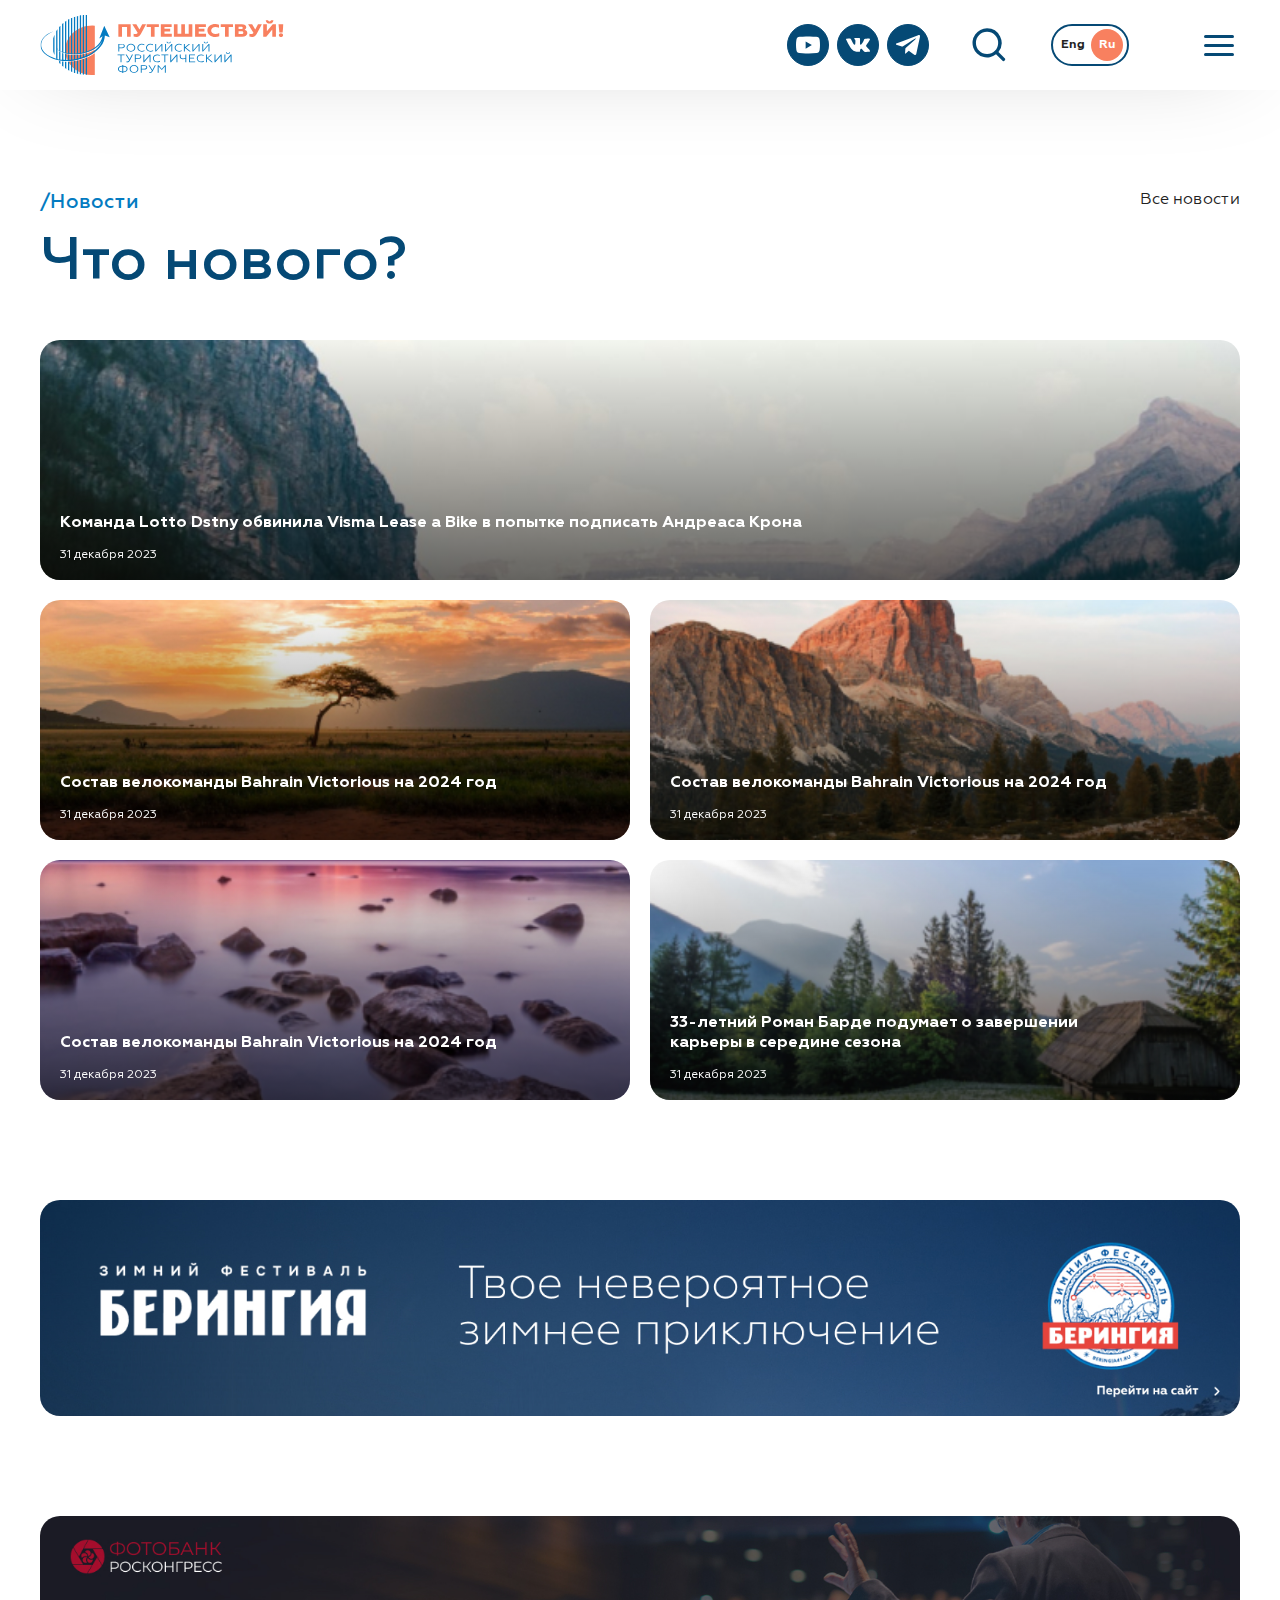
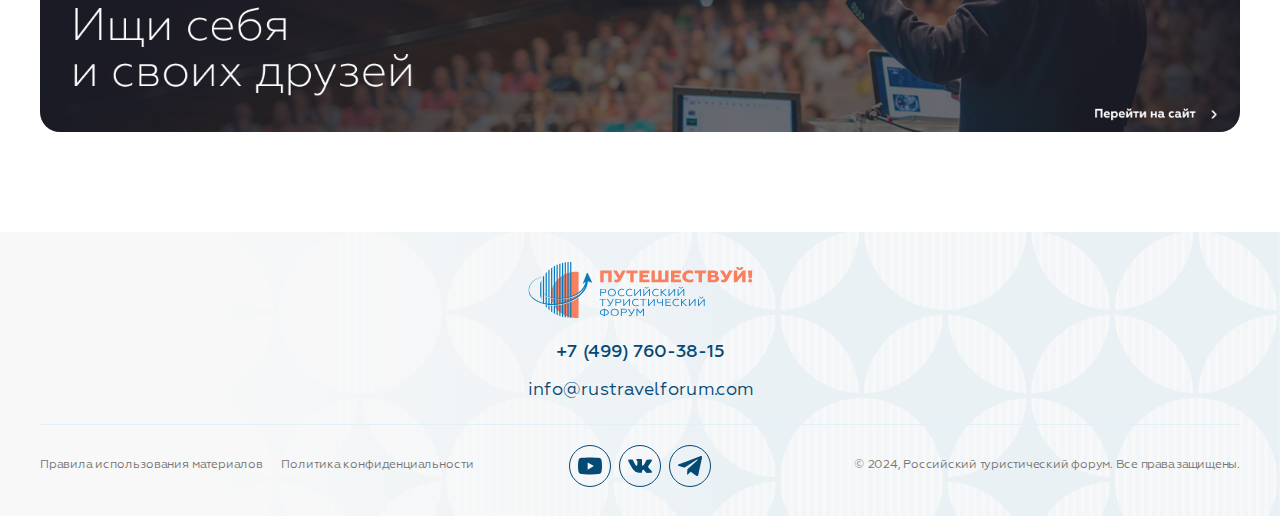
==== commit 84cc5153: "fix: Improvements" ====
--- a/index.html
+++ b/index.html
@@ -106,6 +106,271 @@
 		<!-- end of header -->
 		<!-- content -->
 		<div class="wrapper__content">
+			<!-- main -->
+			<section class="main" id="main">
+				<div class="container"></div>
+			</section>
+			<!-- end of main -->
+			<!-- about forum -->
+			<section class="about-forum" id="about-forum">
+				<div class="container"></div>
+			</section>
+			<!-- end of about forum -->
+			<!-- experts -->
+			<section class="experts section-indent" id="experts">
+				<div class="container">
+					<div class="section-heading">
+						<div class="section-heading__block">
+							<h3 class="section-heading__subtitle">/Наши эксперты</h3>
+							<h2 class="section-heading__title">Приветствия</h2>
+						</div>
+						<div class="section-heading__block">
+							<div class="swiper-controls section-heaading__controls">
+								<button class="swiper-button-prev" aria-label="Назад">
+									<svg>
+										<use xlink:href="img/sprite.svg#icon-arrow-prev"></use>
+									</svg>
+								</button>
+								<button class="swiper-button-next" aria-label="Далее">
+									<svg>
+										<use xlink:href="img/sprite.svg#icon-arrow-next"></use>
+									</svg>
+								</button>
+							</div>
+						</div>
+					</div>
+					<div class="experts__slider">
+						<div class="swiper">
+							<div class="swiper-wrapper">
+								<div class="swiper-slide">
+									<div class="experts-card experts__slide">
+										<picture class="experts-card__img">
+											<img src="img/experts-01.jpg" alt="Image">
+										</picture>
+										<div class="experts-card__body">
+											<p class="experts-card__description">Форум предоставляет возможность обсудить актуальные вопросы и проблемы, с которыми сталкиваются туристические операторы, гостиницы и экскурсоводы, а также найти пути их решения.</p>
+											<div class="experts-card__info">
+												<h3 class="experts-card__name">Максим Решетников</h3>
+												<span class="experts-card__position">Министр экономического развития Российской Федерации</span>
+											</div>
+										</div>
+									</div>
+								</div>
+								<div class="swiper-slide">
+									<div class="experts-card experts__slide">
+										<picture class="experts-card__img">
+											<img src="img/experts-02.jpg" alt="Image">
+										</picture>
+										<div class="experts-card__body">
+											<p class="experts-card__description">Форум предоставляет возможность обсудить актуальные вопросы и проблемы, с которыми сталкиваются туристические операторы, гостиницы и экскурсоводы, а также найти пути их решения.</p>
+											<div class="experts-card__info">
+												<h3 class="experts-card__name">Дмитрий Чернышенко</h3>
+												<span class="experts-card__position">Заместитель Председателя Правительства Российской Федерации</span>
+											</div>
+										</div>
+									</div>
+								</div>
+							</div>
+						</div>
+					</div>
+				</div>
+			</section>
+			<!-- end of experts -->
+			<!-- main news -->
+			<section class="main-news section-indent" id="news">
+				<div class="container">
+					<div class="section-heading">
+						<div class="section-heading__block">
+							<h3 class="section-heading__subtitle">/Новости</h3>
+							<h2 class="section-heading__title">Что нового?</h2>
+						</div>
+						<div class="section-heading__block">
+							<a href="news.html" class="section-heading__link">Все новости</a>
+						</div>
+					</div>
+					<div class="main-news__wrapper">
+						<a href="#" class="main-news-card main-news__item">
+							<picture class="main-news-card__img">
+								<img src="img/main-news-01.jpg" alt="Image">
+							</picture>
+							<div class="main-news-card__body">
+								<div class="main-news-card__group">
+									<span class="main-news-card__title">Команда Lotto Dstny обвинила Visma Lease a Bike в попытке подписать Андреаса Крона</span>
+									<span class="main-news-card__help">31 декабря 2023</span>
+								</div>
+								<div class="main-news-card__icon">
+									<svg>
+										<use xlink:href="img/sprite.svg#icon-arrow-next"></use>
+									</svg>
+								</div>
+							</div>
+						</a>
+						<a href="#" class="main-news-card main-news__item">
+							<picture class="main-news-card__img">
+								<img src="img/main-news-02.jpg" alt="Image">
+							</picture>
+							<div class="main-news-card__body">
+								<div class="main-news-card__group">
+									<span class="main-news-card__title">Состав велокоманды Bahrain Victorious на 2024 год</span>
+									<span class="main-news-card__help">31 декабря 2023</span>
+								</div>
+								<div class="main-news-card__icon">
+									<svg>
+										<use xlink:href="img/sprite.svg#icon-arrow-next"></use>
+									</svg>
+								</div>
+							</div>
+						</a>
+						<a href="#" class="main-news-card main-news__item">
+							<picture class="main-news-card__img">
+								<img src="img/main-news-03.jpg" alt="Image">
+							</picture>
+							<div class="main-news-card__body">
+								<div class="main-news-card__group">
+									<span class="main-news-card__title">Состав велокоманды Bahrain Victorious на 2024 год</span>
+									<span class="main-news-card__help">31 декабря 2023</span>
+								</div>
+								<div class="main-news-card__icon">
+									<svg>
+										<use xlink:href="img/sprite.svg#icon-arrow-next"></use>
+									</svg>
+								</div>
+							</div>
+						</a>
+						<a href="#" class="main-news-card main-news__item">
+							<picture class="main-news-card__img">
+								<img src="img/main-news-04.jpg" alt="Image">
+							</picture>
+							<div class="main-news-card__body">
+								<div class="main-news-card__group">
+									<span class="main-news-card__title">Состав велокоманды Bahrain Victorious на 2024 год</span>
+									<span class="main-news-card__help">31 декабря 2023</span>
+								</div>
+								<div class="main-news-card__icon">
+									<svg>
+										<use xlink:href="img/sprite.svg#icon-arrow-next"></use>
+									</svg>
+								</div>
+							</div>
+						</a>
+						<a href="#" class="main-news-card main-news__item">
+							<picture class="main-news-card__img">
+								<img src="img/main-news-05.jpg" alt="Image">
+							</picture>
+							<div class="main-news-card__body">
+								<div class="main-news-card__group">
+									<span class="main-news-card__title">33-летний Роман Барде подумает о завершении карьеры в середине сезона</span>
+									<span class="main-news-card__help">31 декабря 2023</span>
+								</div>
+								<div class="main-news-card__icon">
+									<svg>
+										<use xlink:href="img/sprite.svg#icon-arrow-next"></use>
+									</svg>
+								</div>
+							</div>
+						</a>
+					</div>
+				</div>
+			</section>
+			<!-- end of main news -->
+			<!-- main partners -->
+			<section class="main-partners section-indent" id="partners">
+				<div class="container">
+					<div class="section-heading">
+						<div class="section-heading__block">
+							<h3 class="section-heading__subtitle">/Наши партнёры</h3>
+							<h2 class="section-heading__title">Нам доверяют</h2>
+						</div>
+						<div class="section-heading__block"></div>
+					</div>
+					<div class="main-partners__slider">
+						<div class="swiper">
+							<div class="swiper-wrapper">
+								<div class="swiper-slide">
+									<a href="#" class="main-partners__slide">
+										<picture class="main-partners__img">
+											<img src="img/main-partners-01.png" alt="Image">
+										</picture>
+										<span class="main-partners__title">Титульный партнер</span>
+									</a>
+								</div>
+								<div class="swiper-slide">
+									<a href="#" class="main-partners__slide">
+										<picture class="main-partners__img">
+											<img src="img/main-partners-02.png" alt="Image">
+										</picture>
+										<span class="main-partners__title">Генеральный партнер</span>
+									</a>
+								</div>
+								<div class="swiper-slide">
+									<a href="#" class="main-partners__slide">
+										<picture class="main-partners__img">
+											<img src="img/main-partners-03.png" alt="Image">
+										</picture>
+										<span class="main-partners__title">Генеральный партнер</span>
+									</a>
+								</div>
+								<div class="swiper-slide">
+									<a href="#" class="main-partners__slide">
+										<picture class="main-partners__img">
+											<img src="img/main-partners-04.png" alt="Image">
+										</picture>
+										<span class="main-partners__title">Генеральный партнер</span>
+									</a>
+								</div>
+								<div class="swiper-slide">
+									<a href="#" class="main-partners__slide">
+										<picture class="main-partners__img">
+											<img src="img/main-partners-05.png" alt="Image">
+										</picture>
+										<span class="main-partners__title">Генеральный партнер</span>
+									</a>
+								</div>
+								<div class="swiper-slide">
+									<a href="#" class="main-partners__slide">
+										<picture class="main-partners__img">
+											<img src="img/main-partners-06.png" alt="Image">
+										</picture>
+										<span class="main-partners__title">Генеральный партнер</span>
+									</a>
+								</div>
+							</div>
+						</div>
+					</div>
+				</div>
+			</section>
+			<!-- end of main partners -->
+			<!-- promotion banner -->
+			<div class="promotion-banner section-indent" id="promotion-banner">
+				<div class="container">
+					<a href="#" class="promotion-banner__wrapper">
+						<picture class="promotion-banner__img">
+							<source srcset="img/promotion-banner-01.jpg" media="(min-width: 768px)">
+							<img src="img/promotion-banner-01-mobile.jpg" alt="Image">
+						</picture>
+					</a>
+				</div>
+			</div>
+			<!-- end of promotion banner -->
+			<!-- travel ideas -->
+			<section class="travel-ideas" id="travel-ideas">
+				<div class="container">
+					<div class="travel-ideas__wrap"></div>
+				</div>
+			</section>
+			<!-- end of travel ideas -->
+			<!-- promotion banner -->
+			<div class="promotion-banner section-indent" id="promotion-banner">
+				<div class="container">
+					<a href="#" class="promotion-banner__wrapper">
+						<picture class="promotion-banner__img">
+							<source srcset="img/promotion-banner-02.jpg" media="(min-width: 768px)">
+							<img src="img/promotion-banner-02-mobile.jpg" alt="Image">
+						</picture>
+					</a>
+				</div>
+			</div>
+			<!-- end of promotion banner -->
 		</div>
 		<!-- end of content -->
 		<!-- footer -->
--- a/css/app.min.css
+++ b/css/app.min.css
@@ -1 +1 @@
-body{position:relative;overflow-x:hidden;font-family:"Geometria",sans-serif;font-size:16px;line-height:1.25;color:#222}ul,ol,li{display:block;padding:0;margin:0;list-style:none}h1,h2,h3,h4,h5,h6{margin:0;font-weight:normal;line-height:1.25}p{margin:0}a{display:inline-block;color:#222;text-decoration:none;-webkit-transition:all .25s ease-in-out;transition:all .25s ease-in-out}a:hover{text-decoration:none;color:#222}a:active{color:#222}input[type=number]{-moz-appearance:textfield}input[type=number]::-webkit-outer-spin-button,input[type=number]::-webkit-inner-spin-button{display:none;-webkit-appearance:none;appearance:none;margin:0}picture{display:block}img{max-width:100%}svg{-webkit-transition:all .25s ease-in-out;transition:all .25s ease-in-out}.container{margin:0 auto;padding:0 40px;max-width:1644px;width:100%}@media screen and (max-width: 767px){.container{padding:0 10px}}.btn{display:block;padding:9px 30px;width:-webkit-fit-content;width:-moz-fit-content;width:fit-content;font-size:18px;font-weight:500;line-height:1.3333333333;text-align:center;color:#fff;background:#047bc1;border:1px solid #047bc1;border-radius:46px;-webkit-transition:all .25s ease-in-out;transition:all .25s ease-in-out}.btn:focus{outline:none}.btn:hover{color:#fff}.btn--coral{background:#f8805f;border-color:#f8805f}@media screen and (hover: hover){.btn:hover{color:#fff;background:#054975;border-color:#054975}}.input-field--coral .input-field__label{color:#f8805f}.input-field__label{display:block;margin:0 0 10px 0;width:-webkit-fit-content;width:-moz-fit-content;width:fit-content;font-size:18px;font-weight:normal;line-height:1.3333333333;color:#047bc1}.input-field__inner{position:relative;z-index:1}.input-field__textarea,.input-field__input{-webkit-appearance:none;-moz-appearance:none;appearance:none;display:block;padding:9px 20px;width:100%;font-size:18px;font-weight:normal;line-height:1.3333333333;color:#222;background:#fff;border:1px solid #e4f0f8;border-radius:10px;-webkit-transition:all .25s ease-in-out;transition:all .25s ease-in-out}.input-field__textarea::-webkit-input-placeholder, .input-field__input::-webkit-input-placeholder{opacity:1;color:#737373}.input-field__textarea::-moz-placeholder, .input-field__input::-moz-placeholder{opacity:1;color:#737373}.input-field__textarea:-ms-input-placeholder, .input-field__input:-ms-input-placeholder{opacity:1;color:#737373}.input-field__textarea::-ms-input-placeholder, .input-field__input::-ms-input-placeholder{opacity:1;color:#737373}.input-field__textarea::placeholder,.input-field__input::placeholder{opacity:1;color:#737373}.input-field__textarea:focus,.input-field__input:focus{outline:none;border-color:#047bc1}@media screen and (max-width: 767px){.input-field__textarea,.input-field__input{font-size:16px;line-height:1.5}}.input-field__textarea{resize:none;overflow:hidden;min-height:90px}.input-field-captcha__wrapper{display:-webkit-box;display:-ms-flexbox;display:flex;-webkit-box-align:center;-ms-flex-align:center;align-items:center;width:100%}@media screen and (max-width: 767px){.input-field-captcha__wrapper{-webkit-box-orient:vertical;-webkit-box-direction:normal;-ms-flex-direction:column;flex-direction:column}}.input-field-captcha__img{display:block;overflow:hidden;max-width:180px;min-width:180px;height:40px}.input-field-captcha__img>*{display:block;width:100%;height:100%;-o-object-fit:cover;object-fit:cover}@media screen and (max-width: 767px){.input-field-captcha__img{margin:0 auto}}@media screen and (min-width: 768px){.input-field-captcha__img+.input-field-captcha__input,.input-field-captcha__input+.input-field-captcha__img{margin-left:10px}}@media screen and (max-width: 767px){.input-field-captcha__img+.input-field-captcha__input,.input-field-captcha__input+.input-field-captcha__img{margin-top:10px}}.input-field-captcha__input{-webkit-appearance:none;-moz-appearance:none;appearance:none;-webkit-box-flex:1;-ms-flex:1 1 auto;flex:1 1 auto;display:block;padding:9px 20px;width:100%;font-size:18px;font-weight:normal;line-height:1.3333333333;color:#222;background:#fff;border:1px solid #e4f0f8;border-radius:10px;-webkit-transition:all .25s ease-in-out;transition:all .25s ease-in-out}.input-field-captcha__input::-webkit-input-placeholder{opacity:1;color:#737373}.input-field-captcha__input::-moz-placeholder{opacity:1;color:#737373}.input-field-captcha__input:-ms-input-placeholder{opacity:1;color:#737373}.input-field-captcha__input::-ms-input-placeholder{opacity:1;color:#737373}.input-field-captcha__input::placeholder{opacity:1;color:#737373}.input-field-captcha__input:focus{outline:none;border-color:#047bc1}@media screen and (max-width: 767px){.input-field-captcha__input{font-size:16px;line-height:1.5}}.square-checkbox{display:-webkit-box;display:-ms-flexbox;display:flex;-webkit-box-align:center;-ms-flex-align:center;align-items:center;overflow:hidden;cursor:pointer}.square-checkbox__input{display:none}.square-checkbox__input:checked~.square-checkbox__group .square-checkbox__icon{background:#047bc1;border-color:#047bc1}.square-checkbox__input:checked~.square-checkbox__group .square-checkbox__icon::before{opacity:1}.square-checkbox__input[disabled]~.square-checkbox__group{opacity:.4;pointer-events:none}.square-checkbox__group{display:-webkit-box;display:-ms-flexbox;display:flex;-webkit-box-align:center;-ms-flex-align:center;align-items:center;margin:0;cursor:pointer}.square-checkbox__icon{position:relative;display:block;overflow:hidden;margin-right:10px;min-width:20px;width:20px;height:20px;background:#fff;border:1px solid #737373;border-radius:5px;-webkit-transition:all .25s ease-in-out;transition:all .25s ease-in-out}.square-checkbox__icon::before{content:"";position:absolute;top:50%;left:50%;z-index:1;-webkit-transform:translate(-50%, -50%);-ms-transform:translate(-50%, -50%);transform:translate(-50%, -50%);display:block;min-width:11px;width:11px;height:11px;opacity:0;background-image:url(../img/sprite.svg#icon-checkbox-mark-white);background-repeat:no-repeat;background-size:contain;background-position:center center;-webkit-transition:all .25s ease-in-out;transition:all .25s ease-in-out}.square-checkbox__title{display:block;margin:auto 0;font-size:18px;font-weight:normal;line-height:1.3333333333;text-align:left;-webkit-transition:all .25s ease-in-out;transition:all .25s ease-in-out}.select-box{position:relative;z-index:100}.select-box.is--active .select-box__placeholder>svg{-webkit-transform:rotate(180deg);-ms-transform:rotate(180deg);transform:rotate(180deg)}.select-box.is--active .select-box__dropdown{visibility:visible;opacity:1;-webkit-transform:scale(1) translateY(0);-ms-transform:scale(1) translateY(0);transform:scale(1) translateY(0);pointer-events:all}.select-box__inner{display:-webkit-box;display:-ms-flexbox;display:flex;-webkit-box-align:center;-ms-flex-align:center;align-items:center;padding:16px 0;max-width:100%}.select-box__label{display:block;width:-webkit-fit-content;width:-moz-fit-content;width:fit-content;font-size:16px;font-weight:500;color:#737373}.select-box__label+.select-box__placeholder{margin-left:10px}.select-box__placeholder{display:-webkit-box;display:-ms-flexbox;display:flex;-webkit-box-align:center;-ms-flex-align:center;align-items:center;overflow:hidden;padding:0;width:-webkit-fit-content;width:-moz-fit-content;width:fit-content;font-size:16px;font-weight:500;color:#047bc1;background:rgba(0,0,0,0);border:none;border-radius:0;-webkit-transition:all .25s ease-in-out;transition:all .25s ease-in-out}.select-box__placeholder>svg{min-width:12px;width:12px;height:12px;color:#047bc1}.select-box__placeholder>*+*{margin-left:10px}.select-box__placeholder:focus{outline:none}.select-box__dropdown{position:absolute;top:calc(100% - 6px);left:0;z-index:100;-webkit-transform:scale(0.99) translateY(-0.7em);-ms-transform:scale(0.99) translateY(-0.7em);transform:scale(0.99) translateY(-0.7em);display:block;overflow:hidden;visibility:hidden;opacity:0;-webkit-transform-origin:top;-ms-transform-origin:top;transform-origin:top;width:100%;background:#f8f8f8;border-radius:10px;-webkit-transition-timing-function:cubic-bezier(0.16, 1, 0.3, 1);transition-timing-function:cubic-bezier(0.16, 1, 0.3, 1);-webkit-transition-duration:500ms;transition-duration:500ms;-webkit-transition-property:opacity,-webkit-transform;transition-property:opacity,-webkit-transform;transition-property:opacity,transform;transition-property:opacity,transform,-webkit-transform;pointer-events:none;will-change:opacity,transform}.select-box__item.is--active .select-box__link{background:#e4f0f8}.select-box__link{display:block;padding:6px;width:100%;font-size:14px;font-weight:500;color:#047bc1}.select-box__link:hover{color:#047bc1}.select-box__link:active{background:#e4f0f8}@media screen and (hover: hover){.select-box__link:hover{background:#e4f0f8}}.c-socnav--bg .c-socnav__link{background:#054975}@media screen and (hover: hover){.c-socnav--bg .c-socnav__link:hover{background:#047bc1}.c-socnav--bg .c-socnav__link:hover>svg{color:#fff}}.c-socnav--bg .c-socnav__icon{color:#fff}.c-socnav__list{display:-webkit-box;display:-ms-flexbox;display:flex;-webkit-box-align:center;-ms-flex-align:center;align-items:center;width:-webkit-fit-content;width:-moz-fit-content;width:fit-content}.c-socnav__item+.c-socnav__item{margin-left:8px}.c-socnav__link{display:-webkit-box;display:-ms-flexbox;display:flex;-webkit-box-align:center;-ms-flex-align:center;align-items:center;-webkit-box-pack:center;-ms-flex-pack:center;justify-content:center;min-width:42px;width:42px;height:42px;border:1px solid #054975;border-radius:50%}@media screen and (hover: hover){.c-socnav__link:hover{border-color:#047bc1}.c-socnav__link:hover>svg{color:#047bc1}}.c-socnav__icon{min-width:24px;width:24px;height:24px;color:#054975}.c-language__list{display:-webkit-box;display:-ms-flexbox;display:flex;-webkit-box-align:center;-ms-flex-align:center;align-items:center;padding:3px 4px;width:-webkit-fit-content;width:-moz-fit-content;width:fit-content;border:2px solid #054975;border-radius:30px}.c-language__item.is--active .c-language__link{color:#fff;background:#f8805f}.c-language__item+.c-language__item{margin-left:2px}.c-language__link{display:-webkit-box;display:-ms-flexbox;display:flex;-webkit-box-align:center;-ms-flex-align:center;align-items:center;-webkit-box-pack:center;-ms-flex-pack:center;justify-content:center;min-width:32px;width:32px;height:32px;font-size:12px;font-weight:bold;text-align:center;color:#222;border-radius:50%}@media screen and (hover: hover){.c-language__link:hover{color:#054975}}.c-sections__scroll{overflow-x:auto;overflow-y:hidden;margin:0 -40px -30px;padding:0 40px 30px;max-width:calc(100% + 80px);-webkit-clip-path:inset(0 0 30px 0);clip-path:inset(0 0 30px 0)}@media screen and (max-width: 767px){.c-sections__scroll{display:none}}.c-sections__list{display:-webkit-box;display:-ms-flexbox;display:flex;-webkit-box-align:center;-ms-flex-align:center;align-items:center;-webkit-box-pack:justify;-ms-flex-pack:justify;justify-content:space-between;padding:14px 20px;min-width:-webkit-max-content;min-width:-moz-max-content;min-width:max-content;background:#fff;border:2px solid #e4f0f8;border-radius:319px}@media screen and (max-width: 1023px){.c-sections__list{padding:9px 20px}}.c-sections__item+.c-sections__item{margin-left:40px}.c-sections__link{display:block;width:-webkit-fit-content;width:-moz-fit-content;width:fit-content;font-size:16px;font-weight:500;white-space:nowrap}@media screen and (max-width: 1023px){.c-sections__link{font-size:14px;line-height:1.2857142857}}.c-sections__select{width:100%}@media screen and (min-width: 768px){.c-sections__select{display:none}}.c-share__wrapper{display:-webkit-box;display:-ms-flexbox;display:flex;-webkit-box-align:center;-ms-flex-align:center;align-items:center;width:-webkit-fit-content;width:-moz-fit-content;width:fit-content}.c-share__title{display:block;width:-webkit-fit-content;width:-moz-fit-content;width:fit-content;font-size:16px;font-weight:500;color:#737373}.c-share__title+.c-share__list,.c-share__list+.c-share__title{margin-left:10px}.c-share__list{display:-webkit-box;display:-ms-flexbox;display:flex;-webkit-box-align:center;-ms-flex-align:center;align-items:center;-ms-flex-wrap:wrap;flex-wrap:wrap;margin-right:-8px;margin-bottom:-8px;width:-webkit-fit-content;width:-moz-fit-content;width:fit-content}.c-share__item{margin-right:8px;margin-bottom:8px}.c-share__link{display:-webkit-box;display:-ms-flexbox;display:flex;-webkit-box-align:center;-ms-flex-align:center;align-items:center;-webkit-box-pack:center;-ms-flex-pack:center;justify-content:center;padding:0;min-width:42px;width:42px;height:42px;font-size:0;background:#054975;border:none;border-radius:50%;-webkit-transition:all .25s ease-in-out;transition:all .25s ease-in-out}.c-share__link:focus{outline:none}@media screen and (hover: hover){.c-share__link:hover{background:#047bc1}}.c-share__icon{min-width:20px;width:20px;height:20px;color:#fff}.breadcrumb{padding:20px 0}@media screen and (max-width: 767px){.breadcrumb{padding:10px 0}}.breadcrumb__list{display:-webkit-box;display:-ms-flexbox;display:flex;-webkit-box-align:start;-ms-flex-align:start;align-items:flex-start;-ms-flex-wrap:wrap;flex-wrap:wrap}.breadcrumb__item{display:-webkit-box;display:-ms-flexbox;display:flex;-webkit-box-align:center;-ms-flex-align:center;align-items:center;width:-webkit-fit-content;width:-moz-fit-content;width:fit-content}.breadcrumb__item:not(:last-child)::after{content:"|";display:block;margin:0 10px;width:-webkit-fit-content;width:-moz-fit-content;width:fit-content;font-size:14px;font-weight:500;color:#737373}.breadcrumb__item:last-child .breadcrumb__link{color:#737373;pointer-events:none}.breadcrumb__link{display:block;padding:4px 0;width:-webkit-fit-content;width:-moz-fit-content;width:fit-content;font-size:14px;font-weight:500;line-height:1.5;color:#047bc1}.breadcrumb__link:hover{color:#047bc1}@media screen and (hover: hover){.breadcrumb__link:hover{color:#054975}}.tabs__list{display:-webkit-box;display:-ms-flexbox;display:flex;-webkit-box-align:center;-ms-flex-align:center;align-items:center;overflow-x:auto;overflow-y:hidden;margin:0 -40px -30px;padding:0 40px 30px;max-width:calc(100% + 80px);-webkit-clip-path:inset(0 0 30px 0);clip-path:inset(0 0 30px 0)}@media screen and (max-width: 767px){.tabs__list{margin:0 -10px -30px;padding:0 10px 30px;max-width:calc(100% + 20px)}}.tabs__item{display:-webkit-box;display:-ms-flexbox;display:flex;-webkit-box-align:center;-ms-flex-align:center;align-items:center}.tabs__item.is--active .tabs__tab{font-weight:bold;color:#054975}.tabs__item+.tabs__item::before{content:"";display:block;margin:0 20px;min-width:50px;width:50px;height:2px;background:#e4f0f8}@media screen and (max-width: 767px){.tabs__item+.tabs__item::before{margin:0 10px;min-width:40px;width:40px}}.tabs__tab{display:block;padding:16px 0;width:-webkit-fit-content;width:-moz-fit-content;width:fit-content;font-size:16px;font-weight:500;white-space:nowrap;color:#222;background:rgba(0,0,0,0);border:none;border-radius:0;-webkit-transition:all .25s ease-in-out;transition:all .25s ease-in-out}.tabs__tab:focus{outline:none}@media screen and (hover: hover){.tabs__tab:hover{color:#054975}}@media screen and (max-width: 767px){.tabs__tab{font-size:14px}}.tabs__wrapper{display:none;margin-top:20px}.tabs__wrapper.is--active{display:block}@media screen and (max-width: 767px){.tabs__wrapper{margin-top:10px}}.pagination__list{display:-webkit-box;display:-ms-flexbox;display:flex;-webkit-box-align:center;-ms-flex-align:center;align-items:center;width:-webkit-fit-content;width:-moz-fit-content;width:fit-content}.pagination__item.is--active .pagination__btn{color:#fff;background:#f8805f}@media screen and (max-width: 767px){.pagination__item.is--mobile-hidden{display:none}}.pagination__item+.pagination__item{margin-left:10px}.pagination__btn{display:-webkit-box;display:-ms-flexbox;display:flex;-webkit-box-align:center;-ms-flex-align:center;align-items:center;-webkit-box-pack:center;-ms-flex-pack:center;justify-content:center;padding:0;min-width:35px;width:35px;height:35px;font-size:16px;font-weight:normal;line-height:1;color:#222;background:#f8f8f8;border:none;border-radius:6px;-webkit-transition:all .25s ease-in-out;transition:all .25s ease-in-out}.pagination__btn:focus{outline:none}@media screen and (hover: hover){.pagination__btn:hover{color:#fff;background:#054975}}.header{position:relative;z-index:1}.header::before{content:"";position:absolute;top:0;left:50%;z-index:-1;-webkit-transform:translate(-50%, 0);-ms-transform:translate(-50%, 0);transform:translate(-50%, 0);display:block;width:100%;height:100%;background:#fff}.header::after{content:"";position:absolute;top:0;left:50%;z-index:-2;-webkit-transform:translate(-50%, 0);-ms-transform:translate(-50%, 0);transform:translate(-50%, 0);display:block;max-width:100%;width:1194px;height:100%;border-bottom:1px solid #222;-webkit-box-shadow:0px -40px 100px rgba(0,0,0,.25);box-shadow:0px -40px 100px rgba(0,0,0,.25)}.header__wrapper{display:-webkit-box;display:-ms-flexbox;display:flex;-webkit-box-align:center;-ms-flex-align:center;align-items:center;-webkit-box-pack:justify;-ms-flex-pack:justify;justify-content:space-between;padding:30px 0}@media screen and (min-width: 768px)and (max-width: 1399px){.header__wrapper{padding:14px 0}}@media screen and (max-width: 767px){.header__wrapper{padding:7px 0}}.header__logotype{display:block;margin-right:20px;overflow:hidden;min-width:244px;width:244px;height:62px}.header__logotype img{display:block;width:100%;height:100%;-o-object-fit:contain;object-fit:contain}@media screen and (max-width: 1023px){.header__logotype{min-width:140px;width:140px;height:36px}}.header__nav{margin-right:auto;margin-left:auto}@media screen and (max-width: 1399px){.header__nav{display:none}}.header__socnav{margin-right:auto;margin-left:auto}@media screen and (max-width: 1399px){.header__socnav{margin-right:40px}}@media screen and (max-width: 767px){.header__socnav{display:none}}@media screen and (max-width: 767px){.header__language{display:none}}.header__search-trigger{margin-right:40px;margin-left:auto}@media screen and (min-width: 1400px)and (max-width: 1599px){.header__search-trigger{margin-right:15px}}@media screen and (min-width: 768px)and (max-width: 1399px){.header__search-trigger{margin-left:0}}@media screen and (max-width: 767px){.header__search-trigger{margin-right:0}}.nav__list{display:-webkit-box;display:-ms-flexbox;display:flex;-webkit-box-align:center;-ms-flex-align:center;align-items:center;width:-webkit-fit-content;width:-moz-fit-content;width:fit-content}.nav__item+.nav__item{margin-left:30px}@media screen and (min-width: 1400px)and (max-width: 1599px){.nav__item+.nav__item{margin-left:20px}}.nav__link{display:block;width:-webkit-fit-content;width:-moz-fit-content;width:fit-content;font-size:18px;font-weight:500}.header-search-trigger{display:-webkit-box;display:-ms-flexbox;display:flex;-webkit-box-align:center;-ms-flex-align:center;align-items:center;-webkit-box-pack:center;-ms-flex-pack:center;justify-content:center;padding:0;min-width:42px;width:42px;height:42px;font-size:0;background:rgba(0,0,0,0);border:none;border-radius:0;-webkit-transition:all .25s ease-in-out;transition:all .25s ease-in-out}.header-search-trigger>svg{min-width:42px;width:42px;height:42px;color:#054975}.header-search-trigger:focus{outline:none}@media screen and (max-width: 767px){.header-search-trigger{min-width:30px;width:30px;height:30px}.header-search-trigger>svg{min-width:30px;width:30px;height:30px}}.hamburger{position:relative;z-index:1;display:block;margin:0 auto;padding:0;min-width:42px;width:42px;height:42px;font-size:0;background:rgba(0,0,0,0);border:none;border-radius:0;-webkit-transition:all .25s ease-in-out;transition:all .25s ease-in-out}@media screen and (max-width: 1399px){.hamburger{-webkit-box-ordinal-group:2;-ms-flex-order:1;order:1}}@media screen and (min-width: 768px)and (max-width: 1399px){.hamburger{margin:0 0 0 69px}}@media screen and (max-width: 767px){.hamburger{margin:0 0 0 25px}}.hamburger__inner{position:absolute;left:6px;z-index:1;display:block;width:30px;height:3px;background:#054975;border-radius:15px;-webkit-transition:all .25s ease-in-out;transition:all .25s ease-in-out}.hamburger__inner:first-child{top:10.5px}.hamburger__inner:nth-child(2){top:19.5px}.hamburger__inner:last-child{top:28.5px}.footer{position:relative;z-index:1;overflow:hidden;margin-top:100px;padding:30px 0;background:#f8f8f8}.footer::before{content:"";position:absolute;top:-1px;right:0;z-index:-2;display:block;width:1111px;height:331px;opacity:.1;background-image:url(../img/bg-decor.svg);background-repeat:no-repeat;background-size:contain;background-position:center center}.footer::after{content:"";position:absolute;top:-1px;right:1111px;z-index:-1;-webkit-transform:translate(100%, 0);-ms-transform:translate(100%, 0);transform:translate(100%, 0);display:block;width:570px;height:331px;background:-webkit-gradient(linear, left top, right top, from(#F8F8F8), to(rgba(248, 248, 248, 0)));background:linear-gradient(90deg, #F8F8F8 0%, rgba(248, 248, 248, 0) 100%)}@media screen and (max-width: 1199px){.footer::before{top:0;right:auto;left:-155px;width:1299px;height:387px}.footer::after{top:0;right:auto;left:0;-webkit-transform:none;-ms-transform:none;transform:none;width:73%;height:100%}}@media screen and (max-width: 1023px){.footer{margin-top:40px;padding:28px 0}}.footer__top{text-align:center}.footer__logotype{display:block;margin:0 auto;overflow:hidden;min-width:225px;width:225px;height:56px}.footer__logotype img{display:block;width:100%;height:100%;-o-object-fit:contain;object-fit:contain}@media screen and (max-width: 767px){.footer__logotype{min-width:180px;width:180px;height:44px}}.footer__logotype+.footer__contacts,.footer__contacts+.footer__logotype{margin-top:20px}.footer__contact{display:block;margin:0 auto;width:-webkit-fit-content;width:-moz-fit-content;width:fit-content;font-size:18px;font-weight:normal;line-height:1.5555555556;color:#054975}.footer__contact--medium{font-weight:500}.footer__contact:hover{color:#054975}@media screen and (hover: hover){.footer__contact:hover{color:#047bc1}}@media screen and (max-width: 767px){.footer__contact{font-size:16px}}.footer__contact+.footer__contact{margin-top:10px}.footer__bottom{position:relative;z-index:1;display:-webkit-box;display:-ms-flexbox;display:flex;-webkit-box-align:center;-ms-flex-align:center;align-items:center;-webkit-box-pack:justify;-ms-flex-pack:justify;justify-content:space-between;margin-top:20px;padding-top:20px;border-top:1px solid #e4f0f8}@media screen and (min-width: 1200px){.footer__bottom{min-height:62px}}@media screen and (max-width: 1199px){.footer__bottom{-ms-flex-wrap:wrap;flex-wrap:wrap}}.footer__list{display:-webkit-box;display:-ms-flexbox;display:flex;-webkit-box-align:center;-ms-flex-align:center;align-items:center;width:-webkit-fit-content;width:-moz-fit-content;width:fit-content}@media screen and (min-width: 1200px){.footer__list{max-width:40%}}@media screen and (min-width: 1024px)and (max-width: 1199px){.footer__list{width:calc(50% - 5px)}}@media screen and (max-width: 1023px){.footer__list{-webkit-box-pack:center;-ms-flex-pack:center;justify-content:center;width:100%}}@media screen and (max-width: 767px){.footer__list{-webkit-box-orient:vertical;-webkit-box-direction:normal;-ms-flex-direction:column;flex-direction:column}}.footer__list-item+.footer__list-item{margin-left:18px}@media screen and (max-width: 767px){.footer__list-item+.footer__list-item{margin:6px auto 0}}.footer__link{display:block;width:-webkit-fit-content;width:-moz-fit-content;width:fit-content;font-size:12px;font-weight:normal;color:#737373}.footer__link:hover{color:#737373}@media screen and (hover: hover){.footer__link:hover{color:#222}}@media screen and (max-width: 767px){.footer__link{margin:0 auto;text-align:center}}@media screen and (min-width: 1200px){.footer__socnav{position:absolute;left:50%;-webkit-transform:translate(-50%, 0);-ms-transform:translate(-50%, 0);transform:translate(-50%, 0)}}@media screen and (max-width: 1199px){.footer__socnav{-webkit-box-ordinal-group:0;-ms-flex-order:-1;order:-1;width:100%}.footer__socnav .c-socnav__list{margin:0 auto}}@media screen and (min-width: 767px)and (max-width: 1199px){.footer__socnav{margin-bottom:10px}}@media screen and (max-width: 767px){.footer__socnav{margin-bottom:8px}}.footer__copyright{display:block;width:-webkit-fit-content;width:-moz-fit-content;width:fit-content;font-size:12px;font-weight:normal;letter-spacing:-0.02em;text-align:right;color:#737373}@media screen and (min-width: 1200px){.footer__copyright{max-width:40%}}@media screen and (min-width: 1024px)and (max-width: 1199px){.footer__copyright{margin-left:10px;width:calc(50% - 5px)}}@media screen and (max-width: 1023px){.footer__copyright{width:100%;text-align:center}}@media screen and (min-width: 768px)and (max-width: 1023px){.footer__copyright{margin-top:10px}}@media screen and (max-width: 767px){.footer__copyright{margin-top:6px}}.scroll-disabled{overflow:hidden}.wrapper{display:-webkit-box;display:-ms-flexbox;display:flex;-webkit-box-orient:vertical;-webkit-box-direction:normal;-ms-flex-direction:column;flex-direction:column;min-height:100vh}.wrapper__content{-webkit-box-flex:1;-ms-flex:1 1 100%;flex:1 1 100%}.section-indent{margin-top:100px}@media screen and (max-width: 1023px){.section-indent{margin-top:40px}}.section-heading{display:-webkit-box;display:-ms-flexbox;display:flex;-webkit-box-align:start;-ms-flex-align:start;align-items:flex-start;-webkit-box-pack:justify;-ms-flex-pack:justify;justify-content:space-between;margin-bottom:40px}.section-heading__subtitle{display:block;width:-webkit-fit-content;width:-moz-fit-content;width:fit-content;font-size:20px;font-weight:500;color:#047bc1}.section-heading__subtitle+.section-heading__title,.section-heading__title+.section-heading__subtitle{margin-top:10px}.section-heading__title{display:block;width:-webkit-fit-content;width:-moz-fit-content;width:fit-content;font-size:60px;font-weight:500;color:#054975}.section-top{margin-bottom:20px}.section-top--indent-lg{margin-bottom:40px}@media screen and (max-width: 1023px){.section-top--indent-lg{margin-bottom:20px}}.section-top__inner{display:-webkit-box;display:-ms-flexbox;display:flex;-webkit-box-align:center;-ms-flex-align:center;align-items:center;-webkit-box-pack:justify;-ms-flex-pack:justify;justify-content:space-between}@media screen and (max-width: 767px){.section-top__inner{-webkit-box-orient:vertical;-webkit-box-direction:normal;-ms-flex-direction:column;flex-direction:column;-webkit-box-align:start;-ms-flex-align:start;align-items:flex-start}}.section-top__title{display:block;width:-webkit-fit-content;width:-moz-fit-content;width:fit-content;font-size:60px;font-weight:500;color:#054975}@media screen and (min-width: 768px)and (max-width: 1023px){.section-top__title{font-size:40px}}@media screen and (max-width: 767px){.section-top__title{font-size:30px}}.section-top__title+.section-top__link{margin-top:0;margin-left:20px}@media screen and (max-width: 767px){.section-top__title+.section-top__link{margin-top:12.5px;margin-left:0}}.section-top__link{display:-webkit-box;display:-ms-flexbox;display:flex;-webkit-box-align:center;-ms-flex-align:center;align-items:center;-webkit-box-pack:center;-ms-flex-pack:center;justify-content:center;margin-top:10px;width:-webkit-fit-content;width:-moz-fit-content;width:fit-content;font-size:18px;font-weight:bold;color:#047bc1}.section-top__link>svg{min-width:30px;width:30px;height:30px;color:#047bc1}.section-top__link>*+*{margin-left:10px}.section-top__link:hover{color:#047bc1}@media screen and (max-width: 767px){.section-top__link{margin-top:12.5px}}.section-top__description{display:block;margin-top:10px;max-width:904px;width:-webkit-fit-content;width:-moz-fit-content;width:fit-content;font-size:18px;font-weight:normal;line-height:1.3333333333}@media screen and (min-width: 768px)and (max-width: 1023px){.section-top__description{font-size:14px;line-height:1.25}}@media screen and (max-width: 767px){.section-top__description{margin-top:20px;font-size:12px;line-height:1.25}}.section-bg{position:relative}.section-bg::before{content:"";position:absolute;top:0;right:0;z-index:-1;display:block;width:686px;height:474px;background-image:url(../img/section-top-bg.png);background-repeat:no-repeat;background-size:contain;background-position:center center}@media screen and (min-width: 768px)and (max-width: 1023px){.section-bg::before{top:-70px;width:474px;height:330px}}@media screen and (max-width: 767px){.section-bg::before{width:202px;height:139px}}.experts-card__img{display:block;overflow:hidden;margin:0 auto 35px;min-width:244px;width:244px;height:244px;border:5px solid #fff;border-radius:50%;-webkit-box-shadow:inset -4px 11px 18px rgba(0,0,0,.25);box-shadow:inset -4px 11px 18px rgba(0,0,0,.25);-webkit-filter:drop-shadow(6px 14px 27px rgba(0, 0, 0, 0.15));filter:drop-shadow(6px 14px 27px rgba(0, 0, 0, 0.15))}.experts-card__img img{display:block;width:100%;height:100%;-o-object-fit:cover;object-fit:cover;-webkit-box-shadow:inset -4px 11px 18px rgba(0,0,0,.25);box-shadow:inset -4px 11px 18px rgba(0,0,0,.25)}.experts-card__body{margin:0 auto;padding:18px 30px;max-width:600px;width:100%;text-align:center;background:#fff;border-radius:40px}.experts-card__description{display:block;font-size:20px;font-weight:normal;letter-spacing:.02em}.experts-card__info{margin:20px auto 0;padding:10px;max-width:310px;width:100%;text-align:center}.experts-card__title{display:block;font-size:20px;font-weight:bold;color:#054975}.experts-card__position{display:block;margin-top:10px;font-size:14px;font-weight:normal}@media screen and (min-width: 1200px){.main-news__wrapper{display:-ms-grid;display:grid;-ms-grid-columns:(1fr)[4];grid-template-columns:repeat(4, 1fr);-ms-grid-rows:(1fr)[2];grid-template-rows:repeat(2, 1fr);gap:20px}}@media screen and (min-width: 1200px){.main-news__item:first-child{-ms-grid-row:1;-ms-grid-row-span:2;-ms-grid-column:1;-ms-grid-column-span:2;grid-area:1/1/3/3;padding:30px;height:500px}.main-news__item:first-child .main-news-card__group{padding-bottom:0}.main-news__item:first-child .main-news-card__help{margin-top:4px}.main-news__item:nth-child(2){-ms-grid-row:1;-ms-grid-row-span:1;-ms-grid-column:3;-ms-grid-column-span:1;grid-area:1/3/2/4}.main-news__item:nth-child(3){-ms-grid-row:1;-ms-grid-row-span:1;-ms-grid-column:4;-ms-grid-column-span:1;grid-area:1/4/2/5}.main-news__item:nth-child(4){-ms-grid-row:2;-ms-grid-row-span:1;-ms-grid-column:3;-ms-grid-column-span:1;grid-area:2/3/3/4}.main-news__item:nth-child(5){-ms-grid-row:2;-ms-grid-row-span:1;-ms-grid-column:4;-ms-grid-column-span:1;grid-area:2/4/3/5}}.main-news-card{position:relative;z-index:1;display:-webkit-box;display:-ms-flexbox;display:flex;-webkit-box-orient:vertical;-webkit-box-direction:normal;-ms-flex-direction:column;flex-direction:column;overflow:hidden;padding:20px 10px 10px 20px;color:#fff;border-radius:20px}.main-news-card::before{content:"";position:absolute;top:0;right:0;bottom:0;left:0;z-index:-1;display:block;width:100%;height:100%;background:-webkit-gradient(linear, left top, left bottom, from(rgba(0, 0, 0, 0)), to(rgba(0, 0, 0, 0.6)));background:linear-gradient(180deg, rgba(0, 0, 0, 0) 0%, rgba(0, 0, 0, 0.6) 100%)}.main-news-card::after{content:"";position:absolute;top:0;left:-200px;z-index:-1;display:block;width:864px;height:240px;opacity:0;background-image:url(../img/bg-decor.svg);background-repeat:no-repeat;background-size:contain;background-position:center center;will-change:mix-blend-mode;-webkit-transition:all .25s ease-in-out;transition:all .25s ease-in-out}.main-news-card:hover{color:#fff}@media screen and (hover: hover){.main-news-card:hover::after{opacity:.6}.main-news-card:hover .main-news-card__icon{opacity:1}}.main-news-card__img{position:absolute;top:0;right:0;bottom:0;left:0;z-index:-2;display:block;width:100%;height:100%}.main-news-card__img img{display:block;width:100%;height:100%;-o-object-fit:cover;object-fit:cover}.main-news-card__body{display:-webkit-box;display:-ms-flexbox;display:flex;-webkit-box-align:end;-ms-flex-align:end;align-items:flex-end;-webkit-box-pack:justify;-ms-flex-pack:justify;justify-content:space-between;margin-top:auto;width:100%}.main-news-card__group{padding-bottom:3px;max-width:calc(100% - 62px - 40px);width:100%}.main-news-card__title{display:block;width:-webkit-fit-content;width:-moz-fit-content;width:fit-content;font-size:16px;font-weight:bold}.main-news-card__help{display:block;margin-top:10px;width:-webkit-fit-content;width:-moz-fit-content;width:fit-content;font-size:12px;font-weight:normal;line-height:2}.main-news-card__icon{display:-webkit-box;display:-ms-flexbox;display:flex;-webkit-box-align:center;-ms-flex-align:center;align-items:center;-webkit-box-pack:center;-ms-flex-pack:center;justify-content:center;margin-left:40px;min-width:62px;width:62px;height:62px;opacity:0;background:#fff;border-radius:50%;-webkit-box-shadow:0px 20px 35px rgba(115,115,115,.15);box-shadow:0px 20px 35px rgba(115,115,115,.15);-webkit-transition:all .25s ease-in-out;transition:all .25s ease-in-out}.main-news-card__icon>svg{min-width:28px;width:28px;height:10px;color:#047bc1}.news__sections{padding:10px 0 20px}@media screen and (min-width: 768px)and (max-width: 1023px){.news__sections{padding:0 0 20px}}@media screen and (max-width: 767px){.news__sections{margin-top:-9px;padding:0 0 7px}}.news__tabs{margin-bottom:20px}@media screen and (max-width: 767px){.news__tabs{display:none}}.news__select{margin-top:-20px;margin-bottom:20px}@media screen and (min-width: 768px){.news__select{display:none}}.news__wrapper{display:-webkit-box;display:-ms-flexbox;display:flex;-ms-flex-wrap:wrap;flex-wrap:wrap}@media screen and (min-width: 1200px){.news__item{width:calc(25% - 15px)}.news__item:nth-child(4n),.news__item:nth-child(4n-1),.news__item:nth-child(4n-2){margin-left:20px}.news__item:nth-child(n+5){margin-top:40px}}@media screen and (min-width: 768px)and (max-width: 1199px){.news__item{width:calc(33.333333333% - 13.3333333333px)}.news__item:nth-child(3n),.news__item:nth-child(3n-1){margin-left:20px}.news__item:nth-child(n+4){margin-top:20px}.news__item:nth-child(n+10){display:none}}@media screen and (max-width: 767px){.news__item{width:100%}.news__item:nth-child(n+2){margin-top:20px}}.news__pagination{margin:40px auto 0;width:-webkit-fit-content;width:-moz-fit-content;width:fit-content}@media screen and (max-width: 767px){.news__pagination{margin:20px auto 0}}.news-card__img{position:relative;z-index:1;display:block;overflow:hidden;width:100%;border-radius:20px}.news-card__img::before{content:"";display:block;padding-top:64%}.news-card__img::after{content:"";position:absolute;top:0;right:0;bottom:0;left:0;z-index:2;display:block;width:100%;height:100%;background:-webkit-gradient(linear, left top, left bottom, from(rgba(0, 0, 0, 0)), to(rgba(0, 0, 0, 0.6)));background:linear-gradient(180deg, rgba(0, 0, 0, 0) 0%, rgba(0, 0, 0, 0.6) 100%)}.news-card__img img{position:absolute;top:0;right:0;bottom:0;left:0;z-index:1;display:block;width:100%;height:100%;-o-object-fit:cover;object-fit:cover}.news-card__body{margin-top:19px}@media screen and (min-width: 768px)and (max-width: 1023px){.news-card__body{margin-top:10px}}.news-card__title{display:block;width:-webkit-fit-content;width:-moz-fit-content;width:fit-content;font-size:16px;font-weight:bold}.news-card__help{display:block;margin-top:10px;width:-webkit-fit-content;width:-moz-fit-content;width:fit-content;font-size:12px;font-weight:normal;line-height:2;color:#737373}.news-inner__top{margin-bottom:40px;padding-bottom:20px;max-width:1220px;width:100%;border-bottom:1px solid #e4f0f8}@media screen and (max-width: 1023px){.news-inner__top{margin-bottom:20px}}@media screen and (max-width: 767px){.news-inner__top{padding-bottom:10px}}.news-inner__heading{display:block;width:-webkit-fit-content;width:-moz-fit-content;width:fit-content;font-size:60px;font-weight:500;color:#054975}@media screen and (min-width: 768px)and (max-width: 1023px){.news-inner__heading{font-size:40px}}@media screen and (max-width: 767px){.news-inner__heading{font-size:30px}}.news-inner__date{display:block;margin-top:20px;padding:16px 0;width:-webkit-fit-content;width:-moz-fit-content;width:fit-content;font-size:16px;font-weight:500;color:#737373}@media screen and (max-width: 1023px){.news-inner__date{padding:0}}@media screen and (max-width: 767px){.news-inner__date{font-size:14px}}.news-inner__wrapper{display:-webkit-box;display:-ms-flexbox;display:flex;-webkit-box-pack:justify;-ms-flex-pack:justify;justify-content:space-between}@media screen and (max-width: 1023px){.news-inner__wrapper{-webkit-box-orient:vertical;-webkit-box-direction:normal;-ms-flex-direction:column;flex-direction:column}}.news-inner__left{max-width:calc(100% - 396px - 10px);width:100%}@media screen and (max-width: 1023px){.news-inner__left{max-width:none}}.news-inner__content{width:100%}.news-inner__share{margin-top:40px;padding-top:16px;width:100%;border-top:1px solid #e4f0f8}.news-inner__share .c-share__wrapper{margin-left:auto}@media screen and (max-width: 767px){.news-inner__share{margin-top:20px}}.news-inner__right{margin-left:10px;min-width:396px;width:396px}@media screen and (max-width: 1023px){.news-inner__right{margin-top:40px;margin-left:0;min-width:auto;width:100%}}@media screen and (min-width: 1024px)and (max-width: 1023px){.news-inner__other{padding:10px}}.news-inner__subtitle{display:block;margin-bottom:10px;width:-webkit-fit-content;width:-moz-fit-content;width:fit-content;font-size:30px;font-weight:bold;line-height:1;color:#054975}@media screen and (min-width: 768px)and (max-width: 1023px){.news-inner__subtitle{margin-bottom:20px;font-size:40px;font-weight:500}}@media screen and (max-width: 767px){.news-inner__subtitle{margin-bottom:20px;font-size:30px;font-weight:500}}.main-partners{display:none}.partners__wrap+.partners__wrap{margin-top:20px}@media screen and (max-width: 1023px){.partners__wrap+.partners__wrap{margin-top:40px}}.partners__top{margin-bottom:20px}.partners__heading{font-size:40px;font-weight:500;line-height:1.775;color:#054975}@media screen and (max-width: 1023px){.partners__heading{font-size:20px;line-height:1}}.partners__item{width:100%}.partners__item+.partners__item{margin-top:20px}.partners__more{margin:40px auto 0}@media screen and (max-width: 767px){.partners__more{margin-top:20px;width:100%}}.partners-card{display:-webkit-box;display:-ms-flexbox;display:flex;overflow:hidden;padding:20px;background:#f8f8f8;border-radius:20px}@media screen and (max-width: 767px){.partners-card{-webkit-box-orient:vertical;-webkit-box-direction:normal;-ms-flex-direction:column;flex-direction:column}}.partners-card__img{display:block;min-width:224px;width:224px;height:149px}.partners-card__img img{display:block;width:100%;height:100%;-o-object-fit:contain;object-fit:contain}@media screen and (max-width: 1023px){.partners-card__img{min-width:140px;width:140px;height:94px}}.partners-card__img+.partners-card__body{margin-left:20px;max-width:calc(100% - 224px - 20px)}@media screen and (min-width: 768px)and (max-width: 1023px){.partners-card__img+.partners-card__body{max-width:calc(100% - 140px - 20px)}}@media screen and (max-width: 767px){.partners-card__img+.partners-card__body{margin-top:20px;margin-left:0;max-width:none}}.partners-card__body{width:100%}.partners-card__title{display:block;width:-webkit-fit-content;width:-moz-fit-content;width:fit-content;font-size:20px;font-weight:bold;line-height:1}@media screen and (max-width: 1023px){.partners-card__title{font-size:16px}}.partners-card__help{display:block;margin-top:10px;width:-webkit-fit-content;width:-moz-fit-content;width:fit-content;font-size:14px;font-weight:500;line-height:1.7142857143;color:#737373}.partners-card__link{display:block;margin-top:10px;width:-webkit-fit-content;width:-moz-fit-content;width:fit-content;font-size:16px;font-weight:bold;color:#047bc1}.partners-card__link:hover{color:#047bc1}@media screen and (hover: hover){.partners-card__link:hover{color:#054975}}.partners-card__content{margin-top:10px;font-size:14px;font-weight:normal}.partners-card__content>*:not(:last-child){margin-bottom:10px}.promotion-banner__wrapper{position:relative;z-index:1;display:block;overflow:hidden;width:100%;border-radius:20px}.promotion-banner__wrapper::before{content:"";display:block;padding-top:18%}@media screen and (max-width: 1023px){.promotion-banner__wrapper{border-radius:10px}}@media screen and (max-width: 767px){.promotion-banner__wrapper::before{padding-top:53%}}.promotion-banner__img{position:absolute;top:0;right:0;bottom:0;left:0;z-index:1;display:block;width:100%;height:100%}.promotion-banner__img img{display:block;width:100%;height:100%;-o-object-fit:cover;object-fit:cover}.subscribe__wrapper{position:relative;z-index:1;overflow:hidden;display:-webkit-box;display:-ms-flexbox;display:flex;-webkit-box-align:center;-ms-flex-align:center;align-items:center;-webkit-box-pack:justify;-ms-flex-pack:justify;justify-content:space-between;padding:20px 30px;width:100%;background:#e4f0f8;border-radius:20px}.subscribe__wrapper::before{content:"";position:absolute;top:-44px;left:0;z-index:-1;display:block;width:1111px;height:331px;opacity:.1;background-image:url(../img/subscribe-bg.svg);background-repeat:no-repeat;background-size:contain;background-position:center center}.subscribe__wrapper::after{content:"";position:absolute;top:-44px;left:626px;z-index:-1;display:block;width:570px;height:331px;background:-webkit-gradient(linear, left top, right top, from(#E4F0F8), to(rgba(248, 248, 248, 0)));background:linear-gradient(90deg, #E4F0F8 0%, rgba(248, 248, 248, 0) 100%);-webkit-transform:rotate(-180deg);-ms-transform:rotate(-180deg);transform:rotate(-180deg)}@media screen and (max-width: 1399px){.subscribe__wrapper{-webkit-box-orient:vertical;-webkit-box-direction:normal;-ms-flex-direction:column;flex-direction:column}.subscribe__wrapper::after{top:0;right:0;left:auto;height:calc(100% + 10px)}}@media screen and (max-width: 767px){.subscribe__wrapper{padding:20px}.subscribe__wrapper::after{-webkit-transform:rotate(-90deg);-ms-transform:rotate(-90deg);transform:rotate(-90deg)}}.subscribe__body{max-width:584px;min-width:584px;width:100%}@media screen and (max-width: 1399px){.subscribe__body{margin:0 auto;max-width:none;min-width:auto;text-align:center}}.subscribe__title{display:block;font-size:40px;font-weight:500;line-height:1;color:#054975}@media screen and (max-width: 767px){.subscribe__title{font-size:30px}}.subscribe__description{display:block;margin-top:10px;font-size:20px;font-weight:500;line-height:1}@media screen and (max-width: 767px){.subscribe__description{font-size:16px;line-height:1.25}}.subscribe__form{margin-left:60px;max-width:708px;width:100%}@media screen and (max-width: 1399px){.subscribe__form{margin-left:0;max-width:none}}@media screen and (min-width: 768px)and (max-width: 1399px){.subscribe__form{margin-top:40px}}@media screen and (max-width: 767px){.subscribe__form{margin-top:20px}}.subscribe-form__inner{display:-webkit-box;display:-ms-flexbox;display:flex;-webkit-box-align:center;-ms-flex-align:center;align-items:center;-webkit-box-pack:justify;-ms-flex-pack:justify;justify-content:space-between;width:100%}@media screen and (max-width: 767px){.subscribe-form__inner{-webkit-box-orient:vertical;-webkit-box-direction:normal;-ms-flex-direction:column;flex-direction:column}}.subscribe-form__input{-webkit-box-flex:1;-ms-flex:1 1 auto;flex:1 1 auto}.subscribe-form__input .input-field__input{padding:15px 20px;font-size:16px;line-height:1.25;border-radius:319px}@media screen and (max-width: 767px){.subscribe-form__input{width:100%}}.subscribe-form__btn{margin-left:10px}@media screen and (max-width: 767px){.subscribe-form__btn{margin-top:10px;margin-left:0;width:100%}}.subscribe-form__help{display:block;margin-top:10px;width:-webkit-fit-content;width:-moz-fit-content;width:fit-content;font-size:14px;font-weight:normal;line-height:1.4285714286;color:#737373}@media screen and (max-width: 767px){.subscribe-form__help{font-size:12px;line-height:1.6666666667}}.tourist-form--coral .section-top__title{color:#f8805f}.tourist-form--coral .btn{background:#f8805f;border-color:#f8805f}@media screen and (hover: hover){.tourist-form--coral .btn:hover{color:#fff;background:#054975;border-color:#054975}}.tourist-form--coral .input-field__label{color:#f8805f}.tourist-form--coral .input-field__input:focus{border-color:#f8805f}.tourist-form--coral .square-checkbox__input:checked~.square-checkbox__group .square-checkbox__icon{background:#f8805f;border-color:#f8805f}.tourist-form__wrapper{display:block;overflow:hidden;padding:20px;width:100%;background:#e4f0f8;border-radius:20px}@media screen and (max-width: 767px){.tourist-form__wrapper{padding:20px 10px}}.tourist-form__block+.tourist-form__block{margin-top:20px}.tourist-form__inner{display:-webkit-box;display:-ms-flexbox;display:flex;-ms-flex-wrap:wrap;flex-wrap:wrap}@media screen and (min-width: 1024px){.tourist-form__input{width:calc(33.3333333333% - 13.3333333333px)}.tourist-form__input:nth-child(3n),.tourist-form__input:nth-child(3n-1){margin-left:20px}.tourist-form__input:nth-child(n+4){margin-top:20px}.tourist-form__input--wide{-webkit-box-flex:1;-ms-flex:1 1 auto;flex:1 1 auto}}@media screen and (min-width: 768px)and (max-width: 1023px){.tourist-form__input{width:calc(50% - 10px)}.tourist-form__input:nth-child(2n){margin-left:20px}.tourist-form__input:nth-child(n+3){margin-top:20px}.tourist-form__input--wide{-webkit-box-flex:1;-ms-flex:1 1 auto;flex:1 1 auto}}@media screen and (max-width: 767px){.tourist-form__input{width:100%}.tourist-form__input:nth-child(n+2){margin-top:20px}}.tourist-form__checkboxes{display:-webkit-box;display:-ms-flexbox;display:flex;-ms-flex-wrap:wrap;flex-wrap:wrap;margin-right:-20px;margin-bottom:-20px}@media screen and (max-width: 767px){.tourist-form__checkboxes{margin-right:0;margin-bottom:0;padding-left:43px}}.tourist-form__checkbox{margin-right:20px;margin-bottom:20px}@media screen and (max-width: 767px){.tourist-form__checkbox{margin-right:0;margin-bottom:0;width:100%}.tourist-form__checkbox:nth-child(n+2){margin-top:25px}}.tourist-form__captcha{margin:0 auto;max-width:494px;width:100%}.tourist-form__btn{margin:0 auto;min-width:158px}@media screen and (max-width: 767px){.tourist-form__btn{min-width:auto;width:100%}}.tourist-form__help{display:block;margin:10px auto 0;max-width:625px;width:100%;font-size:14px;font-weight:normal;text-align:center;color:#737373}@media screen and (max-width: 767px){.tourist-form__help{margin:10px 0 0;max-width:none;font-size:12px;text-align:left}}+body{position:relative;overflow-x:hidden;font-family:"Geometria",sans-serif;font-size:16px;line-height:1.25;color:#222}ul,ol,li{display:block;padding:0;margin:0;list-style:none}h1,h2,h3,h4,h5,h6{margin:0;font-weight:normal;line-height:1.25}p{margin:0}a{display:inline-block;color:#222;text-decoration:none;-webkit-transition:all .25s ease-in-out;transition:all .25s ease-in-out}a:hover{text-decoration:none;color:#222}a:active{color:#222}input[type=number]{-moz-appearance:textfield}input[type=number]::-webkit-outer-spin-button,input[type=number]::-webkit-inner-spin-button{display:none;-webkit-appearance:none;appearance:none;margin:0}picture{display:block}img{max-width:100%}svg{-webkit-transition:all .25s ease-in-out;transition:all .25s ease-in-out}.container{margin:0 auto;padding:0 40px;max-width:1644px;width:100%}@media screen and (max-width: 767px){.container{padding:0 10px}}.btn{display:block;padding:9px 30px;width:-webkit-fit-content;width:-moz-fit-content;width:fit-content;font-size:18px;font-weight:500;line-height:1.3333333333;text-align:center;color:#fff;background:#047bc1;border:1px solid #047bc1;border-radius:46px;-webkit-transition:all .25s ease-in-out;transition:all .25s ease-in-out}.btn:focus{outline:none}.btn:hover{color:#fff}.btn--coral{background:#f8805f;border-color:#f8805f}@media screen and (hover: hover){.btn:hover{color:#fff;background:#054975;border-color:#054975}}.input-field--coral .input-field__label{color:#f8805f}.input-field__label{display:block;margin:0 0 10px 0;width:-webkit-fit-content;width:-moz-fit-content;width:fit-content;font-size:18px;font-weight:normal;line-height:1.3333333333;color:#047bc1}.input-field__inner{position:relative;z-index:1}.input-field__textarea,.input-field__input{-webkit-appearance:none;-moz-appearance:none;appearance:none;display:block;padding:9px 20px;width:100%;font-size:18px;font-weight:normal;line-height:1.3333333333;color:#222;background:#fff;border:1px solid #e4f0f8;border-radius:10px;-webkit-transition:all .25s ease-in-out;transition:all .25s ease-in-out}.input-field__textarea::-webkit-input-placeholder, .input-field__input::-webkit-input-placeholder{opacity:1;color:#737373}.input-field__textarea::-moz-placeholder, .input-field__input::-moz-placeholder{opacity:1;color:#737373}.input-field__textarea:-ms-input-placeholder, .input-field__input:-ms-input-placeholder{opacity:1;color:#737373}.input-field__textarea::-ms-input-placeholder, .input-field__input::-ms-input-placeholder{opacity:1;color:#737373}.input-field__textarea::placeholder,.input-field__input::placeholder{opacity:1;color:#737373}.input-field__textarea:focus,.input-field__input:focus{outline:none;border-color:#047bc1}@media screen and (max-width: 767px){.input-field__textarea,.input-field__input{font-size:16px;line-height:1.5}}.input-field__textarea{resize:none;overflow:hidden;min-height:90px}.input-field-captcha__wrapper{display:-webkit-box;display:-ms-flexbox;display:flex;-webkit-box-align:center;-ms-flex-align:center;align-items:center;width:100%}@media screen and (max-width: 767px){.input-field-captcha__wrapper{-webkit-box-orient:vertical;-webkit-box-direction:normal;-ms-flex-direction:column;flex-direction:column}}.input-field-captcha__img{display:block;overflow:hidden;max-width:180px;min-width:180px;height:40px}.input-field-captcha__img>*{display:block;width:100%;height:100%;-o-object-fit:cover;object-fit:cover}@media screen and (max-width: 767px){.input-field-captcha__img{margin:0 auto}}@media screen and (min-width: 768px){.input-field-captcha__img+.input-field-captcha__input,.input-field-captcha__input+.input-field-captcha__img{margin-left:10px}}@media screen and (max-width: 767px){.input-field-captcha__img+.input-field-captcha__input,.input-field-captcha__input+.input-field-captcha__img{margin-top:10px}}.input-field-captcha__input{-webkit-appearance:none;-moz-appearance:none;appearance:none;-webkit-box-flex:1;-ms-flex:1 1 auto;flex:1 1 auto;display:block;padding:9px 20px;width:100%;font-size:18px;font-weight:normal;line-height:1.3333333333;color:#222;background:#fff;border:1px solid #e4f0f8;border-radius:10px;-webkit-transition:all .25s ease-in-out;transition:all .25s ease-in-out}.input-field-captcha__input::-webkit-input-placeholder{opacity:1;color:#737373}.input-field-captcha__input::-moz-placeholder{opacity:1;color:#737373}.input-field-captcha__input:-ms-input-placeholder{opacity:1;color:#737373}.input-field-captcha__input::-ms-input-placeholder{opacity:1;color:#737373}.input-field-captcha__input::placeholder{opacity:1;color:#737373}.input-field-captcha__input:focus{outline:none;border-color:#047bc1}@media screen and (max-width: 767px){.input-field-captcha__input{font-size:16px;line-height:1.5}}.square-checkbox{display:-webkit-box;display:-ms-flexbox;display:flex;-webkit-box-align:center;-ms-flex-align:center;align-items:center;overflow:hidden;cursor:pointer}.square-checkbox__input{display:none}.square-checkbox__input:checked~.square-checkbox__group .square-checkbox__icon{background:#047bc1;border-color:#047bc1}.square-checkbox__input:checked~.square-checkbox__group .square-checkbox__icon::before{opacity:1}.square-checkbox__input[disabled]~.square-checkbox__group{opacity:.4;pointer-events:none}.square-checkbox__group{display:-webkit-box;display:-ms-flexbox;display:flex;-webkit-box-align:center;-ms-flex-align:center;align-items:center;margin:0;cursor:pointer}.square-checkbox__icon{position:relative;display:block;overflow:hidden;margin-right:10px;min-width:20px;width:20px;height:20px;background:#fff;border:1px solid #737373;border-radius:5px;-webkit-transition:all .25s ease-in-out;transition:all .25s ease-in-out}.square-checkbox__icon::before{content:"";position:absolute;top:50%;left:50%;z-index:1;-webkit-transform:translate(-50%, -50%);-ms-transform:translate(-50%, -50%);transform:translate(-50%, -50%);display:block;min-width:11px;width:11px;height:11px;opacity:0;background-image:url(../img/sprite.svg#icon-checkbox-mark-white);background-repeat:no-repeat;background-size:contain;background-position:center center;-webkit-transition:all .25s ease-in-out;transition:all .25s ease-in-out}.square-checkbox__title{display:block;margin:auto 0;font-size:18px;font-weight:normal;line-height:1.3333333333;text-align:left;-webkit-transition:all .25s ease-in-out;transition:all .25s ease-in-out}.select-box{position:relative}.select-box.is--active .select-box__placeholder>svg{-webkit-transform:rotate(180deg);-ms-transform:rotate(180deg);transform:rotate(180deg)}.select-box.is--active .select-box__dropdown{visibility:visible;opacity:1;-webkit-transform:scale(1) translateY(0);-ms-transform:scale(1) translateY(0);transform:scale(1) translateY(0);pointer-events:all}.select-box__inner{display:-webkit-box;display:-ms-flexbox;display:flex;-webkit-box-align:center;-ms-flex-align:center;align-items:center;padding:16px 0;max-width:100%}.select-box__label{display:block;width:-webkit-fit-content;width:-moz-fit-content;width:fit-content;font-size:16px;font-weight:500;color:#737373}.select-box__label+.select-box__placeholder{margin-left:10px}.select-box__placeholder{display:-webkit-box;display:-ms-flexbox;display:flex;-webkit-box-align:center;-ms-flex-align:center;align-items:center;overflow:hidden;padding:0;width:-webkit-fit-content;width:-moz-fit-content;width:fit-content;font-size:16px;font-weight:500;color:#047bc1;background:rgba(0,0,0,0);border:none;border-radius:0;-webkit-transition:all .25s ease-in-out;transition:all .25s ease-in-out}.select-box__placeholder>svg{min-width:12px;width:12px;height:12px;color:#047bc1}.select-box__placeholder>*+*{margin-left:10px}.select-box__placeholder:focus{outline:none}.select-box__dropdown{position:absolute;top:calc(100% - 6px);left:0;z-index:100;-webkit-transform:scale(0.99) translateY(-0.7em);-ms-transform:scale(0.99) translateY(-0.7em);transform:scale(0.99) translateY(-0.7em);display:block;overflow:hidden;visibility:hidden;opacity:0;-webkit-transform-origin:top;-ms-transform-origin:top;transform-origin:top;width:100%;background:#f8f8f8;border-radius:10px;-webkit-transition-timing-function:cubic-bezier(0.16, 1, 0.3, 1);transition-timing-function:cubic-bezier(0.16, 1, 0.3, 1);-webkit-transition-duration:500ms;transition-duration:500ms;-webkit-transition-property:opacity,-webkit-transform;transition-property:opacity,-webkit-transform;transition-property:opacity,transform;transition-property:opacity,transform,-webkit-transform;pointer-events:none;will-change:opacity,transform}.select-box__item.is--active .select-box__link{background:#e4f0f8}.select-box__link{display:block;padding:6px;width:100%;font-size:14px;font-weight:500;color:#047bc1}.select-box__link:hover{color:#047bc1}.select-box__link:active{background:#e4f0f8}@media screen and (hover: hover){.select-box__link:hover{background:#e4f0f8}}.c-socnav--bg .c-socnav__link{background:#054975}@media screen and (hover: hover){.c-socnav--bg .c-socnav__link:hover{background:#047bc1}.c-socnav--bg .c-socnav__link:hover>svg{color:#fff}}.c-socnav--bg .c-socnav__icon{color:#fff}.c-socnav__list{display:-webkit-box;display:-ms-flexbox;display:flex;-webkit-box-align:center;-ms-flex-align:center;align-items:center;width:-webkit-fit-content;width:-moz-fit-content;width:fit-content}.c-socnav__item+.c-socnav__item{margin-left:8px}.c-socnav__link{display:-webkit-box;display:-ms-flexbox;display:flex;-webkit-box-align:center;-ms-flex-align:center;align-items:center;-webkit-box-pack:center;-ms-flex-pack:center;justify-content:center;min-width:42px;width:42px;height:42px;border:1px solid #054975;border-radius:50%}@media screen and (hover: hover){.c-socnav__link:hover{border-color:#047bc1}.c-socnav__link:hover>svg{color:#047bc1}}.c-socnav__icon{min-width:24px;width:24px;height:24px;color:#054975}.c-language__list{display:-webkit-box;display:-ms-flexbox;display:flex;-webkit-box-align:center;-ms-flex-align:center;align-items:center;padding:3px 4px;width:-webkit-fit-content;width:-moz-fit-content;width:fit-content;border:2px solid #054975;border-radius:30px}.c-language__item.is--active .c-language__link{color:#fff;background:#f8805f}.c-language__item+.c-language__item{margin-left:2px}.c-language__link{display:-webkit-box;display:-ms-flexbox;display:flex;-webkit-box-align:center;-ms-flex-align:center;align-items:center;-webkit-box-pack:center;-ms-flex-pack:center;justify-content:center;min-width:32px;width:32px;height:32px;font-size:12px;font-weight:bold;text-align:center;color:#222;border-radius:50%}@media screen and (hover: hover){.c-language__link:hover{color:#054975}}.c-sections__scroll{overflow-x:auto;overflow-y:hidden;margin:0 -40px -30px;padding:0 40px 30px;max-width:calc(100% + 80px);-webkit-clip-path:inset(0 0 30px 0);clip-path:inset(0 0 30px 0)}@media screen and (max-width: 767px){.c-sections__scroll{display:none}}.c-sections__list{display:-webkit-box;display:-ms-flexbox;display:flex;-webkit-box-align:center;-ms-flex-align:center;align-items:center;-webkit-box-pack:justify;-ms-flex-pack:justify;justify-content:space-between;padding:14px 20px;min-width:-webkit-max-content;min-width:-moz-max-content;min-width:max-content;background:#fff;border:2px solid #e4f0f8;border-radius:319px}@media screen and (max-width: 1023px){.c-sections__list{padding:9px 20px}}.c-sections__item+.c-sections__item{margin-left:40px}.c-sections__link{display:block;width:-webkit-fit-content;width:-moz-fit-content;width:fit-content;font-size:16px;font-weight:500;white-space:nowrap}@media screen and (max-width: 1023px){.c-sections__link{font-size:14px;line-height:1.2857142857}}.c-sections__select{width:100%}@media screen and (min-width: 768px){.c-sections__select{display:none}}.c-share__wrapper{display:-webkit-box;display:-ms-flexbox;display:flex;-webkit-box-align:center;-ms-flex-align:center;align-items:center;width:-webkit-fit-content;width:-moz-fit-content;width:fit-content}.c-share__title{display:block;width:-webkit-fit-content;width:-moz-fit-content;width:fit-content;font-size:16px;font-weight:500;color:#737373}.c-share__title+.c-share__list,.c-share__list+.c-share__title{margin-left:10px}.c-share__list{display:-webkit-box;display:-ms-flexbox;display:flex;-webkit-box-align:center;-ms-flex-align:center;align-items:center;-ms-flex-wrap:wrap;flex-wrap:wrap;margin-right:-8px;margin-bottom:-8px;width:-webkit-fit-content;width:-moz-fit-content;width:fit-content}.c-share__item{margin-right:8px;margin-bottom:8px}.c-share__link{display:-webkit-box;display:-ms-flexbox;display:flex;-webkit-box-align:center;-ms-flex-align:center;align-items:center;-webkit-box-pack:center;-ms-flex-pack:center;justify-content:center;padding:0;min-width:42px;width:42px;height:42px;font-size:0;background:#054975;border:none;border-radius:50%;-webkit-transition:all .25s ease-in-out;transition:all .25s ease-in-out}.c-share__link:focus{outline:none}@media screen and (hover: hover){.c-share__link:hover{background:#047bc1}}.c-share__icon{min-width:20px;width:20px;height:20px;color:#fff}.breadcrumb{padding:20px 0}@media screen and (max-width: 767px){.breadcrumb{padding:10px 0}}.breadcrumb__list{display:-webkit-box;display:-ms-flexbox;display:flex;-webkit-box-align:start;-ms-flex-align:start;align-items:flex-start;-ms-flex-wrap:wrap;flex-wrap:wrap}.breadcrumb__item{display:-webkit-box;display:-ms-flexbox;display:flex;-webkit-box-align:center;-ms-flex-align:center;align-items:center;width:-webkit-fit-content;width:-moz-fit-content;width:fit-content}.breadcrumb__item:not(:last-child)::after{content:"|";display:block;margin:0 10px;width:-webkit-fit-content;width:-moz-fit-content;width:fit-content;font-size:14px;font-weight:500;color:#737373}.breadcrumb__item:last-child .breadcrumb__link{color:#737373;pointer-events:none}.breadcrumb__link{display:block;padding:4px 0;width:-webkit-fit-content;width:-moz-fit-content;width:fit-content;font-size:14px;font-weight:500;line-height:1.5;color:#047bc1}.breadcrumb__link:hover{color:#047bc1}@media screen and (hover: hover){.breadcrumb__link:hover{color:#054975}}.tabs__list{display:-webkit-box;display:-ms-flexbox;display:flex;-webkit-box-align:center;-ms-flex-align:center;align-items:center;overflow-x:auto;overflow-y:hidden;margin:0 -40px -30px;padding:0 40px 30px;max-width:calc(100% + 80px);-webkit-clip-path:inset(0 0 30px 0);clip-path:inset(0 0 30px 0)}@media screen and (max-width: 767px){.tabs__list{margin:0 -10px -30px;padding:0 10px 30px;max-width:calc(100% + 20px)}}.tabs__item{display:-webkit-box;display:-ms-flexbox;display:flex;-webkit-box-align:center;-ms-flex-align:center;align-items:center}.tabs__item.is--active .tabs__tab{font-weight:bold;color:#054975}.tabs__item+.tabs__item::before{content:"";display:block;margin:0 20px;min-width:50px;width:50px;height:2px;background:#e4f0f8}@media screen and (max-width: 767px){.tabs__item+.tabs__item::before{margin:0 10px;min-width:40px;width:40px}}.tabs__tab{display:block;padding:16px 0;width:-webkit-fit-content;width:-moz-fit-content;width:fit-content;font-size:16px;font-weight:500;white-space:nowrap;color:#222;background:rgba(0,0,0,0);border:none;border-radius:0;-webkit-transition:all .25s ease-in-out;transition:all .25s ease-in-out}.tabs__tab:focus{outline:none}@media screen and (hover: hover){.tabs__tab:hover{color:#054975}}@media screen and (max-width: 767px){.tabs__tab{font-size:14px}}.tabs__wrapper{display:none;margin-top:20px}.tabs__wrapper.is--active{display:block}@media screen and (max-width: 767px){.tabs__wrapper{margin-top:10px}}.pagination__list{display:-webkit-box;display:-ms-flexbox;display:flex;-webkit-box-align:center;-ms-flex-align:center;align-items:center;width:-webkit-fit-content;width:-moz-fit-content;width:fit-content}.pagination__item.is--active .pagination__btn{color:#fff;background:#f8805f}@media screen and (max-width: 767px){.pagination__item.is--mobile-hidden{display:none}}.pagination__item+.pagination__item{margin-left:10px}.pagination__btn{display:-webkit-box;display:-ms-flexbox;display:flex;-webkit-box-align:center;-ms-flex-align:center;align-items:center;-webkit-box-pack:center;-ms-flex-pack:center;justify-content:center;padding:0;min-width:35px;width:35px;height:35px;font-size:16px;font-weight:normal;line-height:1;color:#222;background:#f8f8f8;border:none;border-radius:6px;-webkit-transition:all .25s ease-in-out;transition:all .25s ease-in-out}.pagination__btn:focus{outline:none}@media screen and (hover: hover){.pagination__btn:hover{color:#fff;background:#054975}}.header{position:relative;z-index:1}.header::before{content:"";position:absolute;top:0;left:50%;z-index:-1;-webkit-transform:translate(-50%, 0);-ms-transform:translate(-50%, 0);transform:translate(-50%, 0);display:block;width:100%;height:100%;background:#fff}.header::after{content:"";position:absolute;top:0;left:50%;z-index:-2;-webkit-transform:translate(-50%, 0);-ms-transform:translate(-50%, 0);transform:translate(-50%, 0);display:block;max-width:100%;width:1194px;height:100%;border-bottom:1px solid #222;-webkit-box-shadow:0px -40px 100px rgba(0,0,0,.25);box-shadow:0px -40px 100px rgba(0,0,0,.25)}.header__wrapper{display:-webkit-box;display:-ms-flexbox;display:flex;-webkit-box-align:center;-ms-flex-align:center;align-items:center;-webkit-box-pack:justify;-ms-flex-pack:justify;justify-content:space-between;padding:30px 0}@media screen and (min-width: 768px)and (max-width: 1399px){.header__wrapper{padding:14px 0}}@media screen and (max-width: 767px){.header__wrapper{padding:7px 0}}.header__logotype{display:block;margin-right:20px;overflow:hidden;min-width:244px;width:244px;height:62px}.header__logotype img{display:block;width:100%;height:100%;-o-object-fit:contain;object-fit:contain}@media screen and (max-width: 1023px){.header__logotype{min-width:140px;width:140px;height:36px}}.header__nav{margin-right:auto;margin-left:auto}@media screen and (max-width: 1399px){.header__nav{display:none}}.header__socnav{margin-right:auto;margin-left:auto}@media screen and (max-width: 1399px){.header__socnav{margin-right:40px}}@media screen and (max-width: 767px){.header__socnav{display:none}}@media screen and (max-width: 767px){.header__language{display:none}}.header__search-trigger{margin-right:40px;margin-left:auto}@media screen and (min-width: 1400px)and (max-width: 1599px){.header__search-trigger{margin-right:15px}}@media screen and (min-width: 768px)and (max-width: 1399px){.header__search-trigger{margin-left:0}}@media screen and (max-width: 767px){.header__search-trigger{margin-right:0}}.nav__list{display:-webkit-box;display:-ms-flexbox;display:flex;-webkit-box-align:center;-ms-flex-align:center;align-items:center;width:-webkit-fit-content;width:-moz-fit-content;width:fit-content}.nav__item+.nav__item{margin-left:30px}@media screen and (min-width: 1400px)and (max-width: 1599px){.nav__item+.nav__item{margin-left:20px}}.nav__link{display:block;width:-webkit-fit-content;width:-moz-fit-content;width:fit-content;font-size:18px;font-weight:500}.header-search-trigger{display:-webkit-box;display:-ms-flexbox;display:flex;-webkit-box-align:center;-ms-flex-align:center;align-items:center;-webkit-box-pack:center;-ms-flex-pack:center;justify-content:center;padding:0;min-width:42px;width:42px;height:42px;font-size:0;background:rgba(0,0,0,0);border:none;border-radius:0;-webkit-transition:all .25s ease-in-out;transition:all .25s ease-in-out}.header-search-trigger>svg{min-width:42px;width:42px;height:42px;color:#054975}.header-search-trigger:focus{outline:none}@media screen and (max-width: 767px){.header-search-trigger{min-width:30px;width:30px;height:30px}.header-search-trigger>svg{min-width:30px;width:30px;height:30px}}.hamburger{position:relative;z-index:1;display:block;margin:0 auto;padding:0;min-width:42px;width:42px;height:42px;font-size:0;background:rgba(0,0,0,0);border:none;border-radius:0;-webkit-transition:all .25s ease-in-out;transition:all .25s ease-in-out}@media screen and (max-width: 1399px){.hamburger{-webkit-box-ordinal-group:2;-ms-flex-order:1;order:1}}@media screen and (min-width: 768px)and (max-width: 1399px){.hamburger{margin:0 0 0 69px}}@media screen and (max-width: 767px){.hamburger{margin:0 0 0 25px}}.hamburger__inner{position:absolute;left:6px;z-index:1;display:block;width:30px;height:3px;background:#054975;border-radius:15px;-webkit-transition:all .25s ease-in-out;transition:all .25s ease-in-out}.hamburger__inner:first-child{top:10.5px}.hamburger__inner:nth-child(2){top:19.5px}.hamburger__inner:last-child{top:28.5px}.footer{position:relative;z-index:1;overflow:hidden;margin-top:100px;padding:30px 0;background:#f8f8f8}.footer::before{content:"";position:absolute;top:-1px;right:0;z-index:-2;display:block;width:1111px;height:331px;opacity:.1;background-image:url(../img/bg-decor.svg);background-repeat:no-repeat;background-size:contain;background-position:center center}.footer::after{content:"";position:absolute;top:-1px;right:1111px;z-index:-1;-webkit-transform:translate(100%, 0);-ms-transform:translate(100%, 0);transform:translate(100%, 0);display:block;width:570px;height:331px;background:-webkit-gradient(linear, left top, right top, from(#F8F8F8), to(rgba(248, 248, 248, 0)));background:linear-gradient(90deg, #F8F8F8 0%, rgba(248, 248, 248, 0) 100%)}@media screen and (max-width: 1199px){.footer::before{top:0;right:auto;left:-155px;width:1299px;height:387px}.footer::after{top:0;right:auto;left:0;-webkit-transform:none;-ms-transform:none;transform:none;width:73%;height:100%}}@media screen and (max-width: 1023px){.footer{margin-top:40px;padding:28px 0}}.footer__top{text-align:center}.footer__logotype{display:block;margin:0 auto;overflow:hidden;min-width:225px;width:225px;height:56px}.footer__logotype img{display:block;width:100%;height:100%;-o-object-fit:contain;object-fit:contain}@media screen and (max-width: 767px){.footer__logotype{min-width:180px;width:180px;height:44px}}.footer__logotype+.footer__contacts,.footer__contacts+.footer__logotype{margin-top:20px}.footer__contact{display:block;margin:0 auto;width:-webkit-fit-content;width:-moz-fit-content;width:fit-content;font-size:18px;font-weight:normal;line-height:1.5555555556;color:#054975}.footer__contact--medium{font-weight:500}.footer__contact:hover{color:#054975}@media screen and (hover: hover){.footer__contact:hover{color:#047bc1}}@media screen and (max-width: 767px){.footer__contact{font-size:16px}}.footer__contact+.footer__contact{margin-top:10px}.footer__bottom{position:relative;z-index:1;display:-webkit-box;display:-ms-flexbox;display:flex;-webkit-box-align:center;-ms-flex-align:center;align-items:center;-webkit-box-pack:justify;-ms-flex-pack:justify;justify-content:space-between;margin-top:20px;padding-top:20px;border-top:1px solid #e4f0f8}@media screen and (min-width: 1200px){.footer__bottom{min-height:62px}}@media screen and (max-width: 1199px){.footer__bottom{-ms-flex-wrap:wrap;flex-wrap:wrap}}.footer__list{display:-webkit-box;display:-ms-flexbox;display:flex;-webkit-box-align:center;-ms-flex-align:center;align-items:center;width:-webkit-fit-content;width:-moz-fit-content;width:fit-content}@media screen and (min-width: 1200px){.footer__list{max-width:40%}}@media screen and (min-width: 1024px)and (max-width: 1199px){.footer__list{width:calc(50% - 5px)}}@media screen and (max-width: 1023px){.footer__list{-webkit-box-pack:center;-ms-flex-pack:center;justify-content:center;width:100%}}@media screen and (max-width: 767px){.footer__list{-webkit-box-orient:vertical;-webkit-box-direction:normal;-ms-flex-direction:column;flex-direction:column}}.footer__list-item+.footer__list-item{margin-left:18px}@media screen and (max-width: 767px){.footer__list-item+.footer__list-item{margin:6px auto 0}}.footer__link{display:block;width:-webkit-fit-content;width:-moz-fit-content;width:fit-content;font-size:12px;font-weight:normal;color:#737373}.footer__link:hover{color:#737373}@media screen and (hover: hover){.footer__link:hover{color:#222}}@media screen and (max-width: 767px){.footer__link{margin:0 auto;text-align:center}}@media screen and (min-width: 1200px){.footer__socnav{position:absolute;left:50%;-webkit-transform:translate(-50%, 0);-ms-transform:translate(-50%, 0);transform:translate(-50%, 0)}}@media screen and (max-width: 1199px){.footer__socnav{-webkit-box-ordinal-group:0;-ms-flex-order:-1;order:-1;width:100%}.footer__socnav .c-socnav__list{margin:0 auto}}@media screen and (min-width: 767px)and (max-width: 1199px){.footer__socnav{margin-bottom:10px}}@media screen and (max-width: 767px){.footer__socnav{margin-bottom:8px}}.footer__copyright{display:block;width:-webkit-fit-content;width:-moz-fit-content;width:fit-content;font-size:12px;font-weight:normal;letter-spacing:-0.02em;text-align:right;color:#737373}@media screen and (min-width: 1200px){.footer__copyright{max-width:40%}}@media screen and (min-width: 1024px)and (max-width: 1199px){.footer__copyright{margin-left:10px;width:calc(50% - 5px)}}@media screen and (max-width: 1023px){.footer__copyright{width:100%;text-align:center}}@media screen and (min-width: 768px)and (max-width: 1023px){.footer__copyright{margin-top:10px}}@media screen and (max-width: 767px){.footer__copyright{margin-top:6px}}.scroll-disabled{overflow:hidden}.wrapper{display:-webkit-box;display:-ms-flexbox;display:flex;-webkit-box-orient:vertical;-webkit-box-direction:normal;-ms-flex-direction:column;flex-direction:column;min-height:100vh}.wrapper__content{-webkit-box-flex:1;-ms-flex:1 1 100%;flex:1 1 100%}.section-indent{margin-top:100px}@media screen and (max-width: 1023px){.section-indent{margin-top:40px}}.section-heading{display:-webkit-box;display:-ms-flexbox;display:flex;-webkit-box-align:start;-ms-flex-align:start;align-items:flex-start;-webkit-box-pack:justify;-ms-flex-pack:justify;justify-content:space-between;margin-bottom:40px}.section-heading__subtitle{display:block;width:-webkit-fit-content;width:-moz-fit-content;width:fit-content;font-size:20px;font-weight:500;color:#047bc1}.section-heading__subtitle+.section-heading__title,.section-heading__title+.section-heading__subtitle{margin-top:10px}.section-heading__title{display:block;width:-webkit-fit-content;width:-moz-fit-content;width:fit-content;font-size:60px;font-weight:500;color:#054975}.section-top{margin-bottom:20px}.section-top--indent-lg{margin-bottom:40px}@media screen and (max-width: 1023px){.section-top--indent-lg{margin-bottom:20px}}.section-top__inner{display:-webkit-box;display:-ms-flexbox;display:flex;-webkit-box-align:center;-ms-flex-align:center;align-items:center;-webkit-box-pack:justify;-ms-flex-pack:justify;justify-content:space-between}@media screen and (max-width: 767px){.section-top__inner{-webkit-box-orient:vertical;-webkit-box-direction:normal;-ms-flex-direction:column;flex-direction:column;-webkit-box-align:start;-ms-flex-align:start;align-items:flex-start}}.section-top__title{display:block;width:-webkit-fit-content;width:-moz-fit-content;width:fit-content;font-size:60px;font-weight:500;color:#054975}@media screen and (min-width: 768px)and (max-width: 1023px){.section-top__title{font-size:40px}}@media screen and (max-width: 767px){.section-top__title{font-size:30px}}.section-top__title+.section-top__link{margin-top:0;margin-left:20px}@media screen and (max-width: 767px){.section-top__title+.section-top__link{margin-top:12.5px;margin-left:0}}.section-top__link{display:-webkit-box;display:-ms-flexbox;display:flex;-webkit-box-align:center;-ms-flex-align:center;align-items:center;-webkit-box-pack:center;-ms-flex-pack:center;justify-content:center;margin-top:10px;width:-webkit-fit-content;width:-moz-fit-content;width:fit-content;font-size:18px;font-weight:bold;color:#047bc1}.section-top__link>svg{min-width:30px;width:30px;height:30px;color:#047bc1}.section-top__link>*+*{margin-left:10px}.section-top__link:hover{color:#047bc1}@media screen and (max-width: 767px){.section-top__link{margin-top:12.5px}}.section-top__description{display:block;margin-top:10px;max-width:904px;width:-webkit-fit-content;width:-moz-fit-content;width:fit-content;font-size:18px;font-weight:normal;line-height:1.3333333333}@media screen and (min-width: 768px)and (max-width: 1023px){.section-top__description{font-size:14px;line-height:1.25}}@media screen and (max-width: 767px){.section-top__description{margin-top:20px;font-size:12px;line-height:1.25}}.section-bg{position:relative}.section-bg::before{content:"";position:absolute;top:0;right:0;z-index:-1;display:block;width:686px;height:474px;background-image:url(../img/section-top-bg.png);background-repeat:no-repeat;background-size:contain;background-position:center center}@media screen and (min-width: 768px)and (max-width: 1023px){.section-bg::before{top:-70px;width:474px;height:330px}}@media screen and (max-width: 767px){.section-bg::before{width:202px;height:139px}}.content{font-size:16px;font-weight:normal;line-height:1.5}@media screen and (min-width: 768px)and (max-width: 1023px){.content{font-size:14px}}@media screen and (max-width: 767px){.content{font-size:12px}}.content>*{margin-bottom:20px}.content>*:last-child{margin-bottom:0}.content>*>*[class],.content>*>*[class]>*{margin-bottom:0}.content hr{margin:24px 0;opacity:1}.content h1,.content h2,.content h3,.content h4,.content h5,.content h6{font-weight:bold;text-transform:uppercase;color:#047bc1}.content h1{font-size:32px}.content h2{font-size:24px;line-height:1.3333333}.content h3{font-size:16px;line-height:1.3333333}.content h4{font-size:16px;line-height:1.3333333}.content h5{font-size:16px;line-height:1.3333333}.content h6{font-size:16px;line-height:1.3333333}.content b,.content strong{font-weight:500}.content a:not([class]){display:inline;font-weight:500;color:#047bc1}.content a:not([class]):hover{text-decoration:none;color:#047bc1}@media screen and (hover: hover){.content a:not([class]):hover{color:#f8805f}}.content picture{display:block;overflow:hidden;width:100%;border-radius:20px}.content picture img{display:block;width:100%;height:100%;-o-object-fit:cover;object-fit:cover}.main{display:none}.about-forum{display:none}.experts{display:none}.experts-card__img{display:block;overflow:hidden;margin:0 auto 35px;min-width:244px;width:244px;height:244px;border:5px solid #fff;border-radius:50%;-webkit-box-shadow:inset -4px 11px 18px rgba(0,0,0,.25);box-shadow:inset -4px 11px 18px rgba(0,0,0,.25);-webkit-filter:drop-shadow(6px 14px 27px rgba(0, 0, 0, 0.15));filter:drop-shadow(6px 14px 27px rgba(0, 0, 0, 0.15))}.experts-card__img img{display:block;width:100%;height:100%;-o-object-fit:cover;object-fit:cover;-webkit-box-shadow:inset -4px 11px 18px rgba(0,0,0,.25);box-shadow:inset -4px 11px 18px rgba(0,0,0,.25)}.experts-card__body{margin:0 auto;padding:18px 30px;max-width:600px;width:100%;text-align:center;background:#fff;border-radius:40px}.experts-card__description{display:block;font-size:20px;font-weight:normal;letter-spacing:.02em}.experts-card__info{margin:20px auto 0;padding:10px;max-width:310px;width:100%;text-align:center}.experts-card__title{display:block;font-size:20px;font-weight:bold;color:#054975}.experts-card__position{display:block;margin-top:10px;font-size:14px;font-weight:normal}@media screen and (min-width: 1400px){.main-news__wrapper{display:-ms-grid;display:grid;-ms-grid-columns:(1fr)[4];grid-template-columns:repeat(4, 1fr);-ms-grid-rows:(1fr)[2];grid-template-rows:repeat(2, 1fr);gap:20px}}@media screen and (min-width: 768px)and (max-width: 1399px){.main-news__wrapper{display:-webkit-box;display:-ms-flexbox;display:flex;-ms-flex-wrap:wrap;flex-wrap:wrap}}@media screen and (min-width: 1400px){.main-news__item:first-child{-ms-grid-row:1;-ms-grid-row-span:2;-ms-grid-column:1;-ms-grid-column-span:2;grid-area:1/1/3/3;padding:30px;height:500px}.main-news__item:first-child .main-news-card__group{padding-bottom:0}.main-news__item:first-child .main-news-card__help{margin-top:4px}.main-news__item:nth-child(2){-ms-grid-row:1;-ms-grid-row-span:1;-ms-grid-column:3;-ms-grid-column-span:1;grid-area:1/3/2/4}.main-news__item:nth-child(3){-ms-grid-row:1;-ms-grid-row-span:1;-ms-grid-column:4;-ms-grid-column-span:1;grid-area:1/4/2/5}.main-news__item:nth-child(4){-ms-grid-row:2;-ms-grid-row-span:1;-ms-grid-column:3;-ms-grid-column-span:1;grid-area:2/3/3/4}.main-news__item:nth-child(5){-ms-grid-row:2;-ms-grid-row-span:1;-ms-grid-column:4;-ms-grid-column-span:1;grid-area:2/4/3/5}}@media screen and (min-width: 768px)and (max-width: 1399px){.main-news__item{height:240px}.main-news__item:first-child{width:100%}.main-news__item:nth-child(n+2){margin-top:20px;width:calc(50% - 10px)}.main-news__item:nth-child(2n+3){margin-left:20px}}@media screen and (max-width: 767px){.main-news__item{width:100%;height:180px}.main-news__item:nth-child(n+2){margin-top:10px}}.main-news-card{position:relative;z-index:1;display:-webkit-box;display:-ms-flexbox;display:flex;-webkit-box-orient:vertical;-webkit-box-direction:normal;-ms-flex-direction:column;flex-direction:column;overflow:hidden;padding:20px 10px 10px 20px;color:#fff;border-radius:20px}.main-news-card::before{content:"";position:absolute;top:0;right:0;bottom:0;left:0;z-index:-1;display:block;width:100%;height:100%;background:-webkit-gradient(linear, left top, left bottom, from(rgba(0, 0, 0, 0)), to(rgba(0, 0, 0, 0.6)));background:linear-gradient(180deg, rgba(0, 0, 0, 0) 0%, rgba(0, 0, 0, 0.6) 100%)}.main-news-card::after{content:"";position:absolute;top:0;left:-200px;z-index:-1;display:block;min-width:calc(100% + 200px);width:864px;height:100%;opacity:0;background-image:url(../img/bg-decor.svg);background-repeat:no-repeat;background-size:cover;background-position:center center;will-change:mix-blend-mode;-webkit-transition:all .25s ease-in-out;transition:all .25s ease-in-out}.main-news-card:hover{color:#fff}@media screen and (hover: hover){.main-news-card:hover::after{opacity:.6}.main-news-card:hover .main-news-card__icon{opacity:1}}@media screen and (max-width: 767px){.main-news-card{padding:20px 20px 10px 20px}}.main-news-card__img{position:absolute;top:0;right:0;bottom:0;left:0;z-index:-2;display:block;width:100%;height:100%}.main-news-card__img img{display:block;width:100%;height:100%;-o-object-fit:cover;object-fit:cover}.main-news-card__body{display:-webkit-box;display:-ms-flexbox;display:flex;-webkit-box-align:end;-ms-flex-align:end;align-items:flex-end;-webkit-box-pack:justify;-ms-flex-pack:justify;justify-content:space-between;margin-top:auto;width:100%}.main-news-card__group{width:100%}@media screen and (hover: hover)and (min-width: 768px){.main-news-card__group{padding-bottom:3px;max-width:calc(100% - 62px - 40px)}}.main-news-card__title{display:block;width:-webkit-fit-content;width:-moz-fit-content;width:fit-content;font-size:16px;font-weight:bold}@media screen and (max-width: 767px){.main-news-card__title{font-size:14px}}.main-news-card__help{display:block;margin-top:10px;width:-webkit-fit-content;width:-moz-fit-content;width:fit-content;font-size:12px;font-weight:normal;line-height:2}.main-news-card__icon{display:-webkit-box;display:-ms-flexbox;display:flex;-webkit-box-align:center;-ms-flex-align:center;align-items:center;-webkit-box-pack:center;-ms-flex-pack:center;justify-content:center;margin-left:40px;min-width:62px;width:62px;height:62px;opacity:0;background:#fff;border-radius:50%;-webkit-box-shadow:0px 20px 35px rgba(115,115,115,.15);box-shadow:0px 20px 35px rgba(115,115,115,.15);-webkit-transition:all .25s ease-in-out;transition:all .25s ease-in-out}.main-news-card__icon>svg{min-width:28px;width:28px;height:10px;color:#047bc1}@media screen and (hover: none){.main-news-card__icon{display:none}}@media screen and (max-width: 767px){.main-news-card__icon{display:none}}.news__sections{padding:10px 0 20px}@media screen and (min-width: 768px)and (max-width: 1023px){.news__sections{padding:0 0 20px}}@media screen and (max-width: 767px){.news__sections{margin-top:-9px;padding:0 0 7px}}.news__tabs{margin-bottom:20px}@media screen and (max-width: 767px){.news__tabs{display:none}}.news__select{margin-top:-20px;margin-bottom:20px}@media screen and (min-width: 768px){.news__select{display:none}}.news__wrapper{display:-webkit-box;display:-ms-flexbox;display:flex;-ms-flex-wrap:wrap;flex-wrap:wrap}@media screen and (min-width: 1200px){.news__item{width:calc(25% - 15px)}.news__item:nth-child(4n),.news__item:nth-child(4n-1),.news__item:nth-child(4n-2){margin-left:20px}.news__item:nth-child(n+5){margin-top:40px}}@media screen and (min-width: 768px)and (max-width: 1199px){.news__item{width:calc(33.333333333% - 13.3333333333px)}.news__item:nth-child(3n),.news__item:nth-child(3n-1){margin-left:20px}.news__item:nth-child(n+4){margin-top:20px}.news__item:nth-child(n+10){display:none}}@media screen and (max-width: 767px){.news__item{width:100%}.news__item:nth-child(n+2){margin-top:20px}}.news__pagination{margin:40px auto 0;width:-webkit-fit-content;width:-moz-fit-content;width:fit-content}@media screen and (max-width: 767px){.news__pagination{margin:20px auto 0}}.news-card__img{position:relative;z-index:1;display:block;overflow:hidden;width:100%;border-radius:20px}.news-card__img::before{content:"";display:block;padding-top:64%}.news-card__img::after{content:"";position:absolute;top:0;right:0;bottom:0;left:0;z-index:2;display:block;width:100%;height:100%;background:-webkit-gradient(linear, left top, left bottom, from(rgba(0, 0, 0, 0)), to(rgba(0, 0, 0, 0.6)));background:linear-gradient(180deg, rgba(0, 0, 0, 0) 0%, rgba(0, 0, 0, 0.6) 100%)}.news-card__img img{position:absolute;top:0;right:0;bottom:0;left:0;z-index:1;display:block;width:100%;height:100%;-o-object-fit:cover;object-fit:cover}.news-card__body{margin-top:19px}@media screen and (min-width: 768px)and (max-width: 1023px){.news-card__body{margin-top:10px}}.news-card__title{display:block;width:-webkit-fit-content;width:-moz-fit-content;width:fit-content;font-size:16px;font-weight:bold}.news-card__help{display:block;margin-top:10px;width:-webkit-fit-content;width:-moz-fit-content;width:fit-content;font-size:12px;font-weight:normal;line-height:2;color:#737373}.news-inner__top{margin-bottom:40px;padding-bottom:20px;max-width:1220px;width:100%;border-bottom:1px solid #e4f0f8}@media screen and (max-width: 1023px){.news-inner__top{margin-bottom:20px}}@media screen and (max-width: 767px){.news-inner__top{padding-bottom:10px}}.news-inner__heading{display:block;width:-webkit-fit-content;width:-moz-fit-content;width:fit-content;font-size:60px;font-weight:500;color:#054975}@media screen and (min-width: 768px)and (max-width: 1023px){.news-inner__heading{font-size:40px}}@media screen and (max-width: 767px){.news-inner__heading{font-size:30px}}.news-inner__date{display:block;margin-top:20px;padding:16px 0;width:-webkit-fit-content;width:-moz-fit-content;width:fit-content;font-size:16px;font-weight:500;color:#737373}@media screen and (max-width: 1023px){.news-inner__date{padding:0}}@media screen and (max-width: 767px){.news-inner__date{font-size:14px}}.news-inner__wrap{display:-webkit-box;display:-ms-flexbox;display:flex;-webkit-box-pack:justify;-ms-flex-pack:justify;justify-content:space-between}@media screen and (max-width: 1199px){.news-inner__wrap{-webkit-box-orient:vertical;-webkit-box-direction:normal;-ms-flex-direction:column;flex-direction:column}}.news-inner__left{max-width:calc(100% - 396px - 10px);width:100%}@media screen and (max-width: 1199px){.news-inner__left{max-width:none}}.news-inner__content{width:100%}.news-inner__share{margin-top:40px;padding-top:16px;width:100%;border-top:1px solid #e4f0f8}.news-inner__share .c-share__wrapper{margin-left:auto}@media screen and (max-width: 767px){.news-inner__share{margin-top:20px}}.news-inner__right{margin-left:10px;min-width:396px;width:396px}@media screen and (max-width: 1199px){.news-inner__right{margin-top:40px;margin-left:0;min-width:auto;width:100%}}@media screen and (min-width: 1024px){.news-inner__other{padding:0 10px}}.news-inner__subtitle{display:block;margin-bottom:10px;width:-webkit-fit-content;width:-moz-fit-content;width:fit-content;font-size:30px;font-weight:bold;line-height:1;color:#054975}@media screen and (min-width: 768px)and (max-width: 1023px){.news-inner__subtitle{margin-bottom:20px;font-size:40px;font-weight:500}}@media screen and (max-width: 767px){.news-inner__subtitle{margin-bottom:20px;font-size:30px;font-weight:500}}@media screen and (max-width: 767px){.news-inner__slider .swiper{margin:0 -10px;padding:0 10px}}.news-inner__slider .swiper-pagination{display:-webkit-box;display:-ms-flexbox;display:flex;-webkit-box-align:center;-ms-flex-align:center;align-items:center;-webkit-box-pack:center;-ms-flex-pack:center;justify-content:center;margin:20px auto 0}.news-inner__slider .swiper-pagination-bullet{display:block;min-width:50px;width:50px;height:6px;background:#e4f0f8;-webkit-transition:all .25s ease-in-out;transition:all .25s ease-in-out}.news-inner__slider .swiper-pagination-bullet+.swiper-pagination-bullet{margin-left:20px}.news-inner__slider .swiper-pagination-bullet-active{background:#f8805f}@media screen and (min-width: 1200px){.news-inner__slider .swiper-wrapper{-webkit-box-orient:vertical;-webkit-box-direction:normal;-ms-flex-direction:column;flex-direction:column}.news-inner__slider .swiper-slide+.swiper-slide{margin-top:20px}.news-inner__slider .swiper-pagination{display:none}}.news-inner__slide{height:240px}@media screen and (min-width: 1200px){.news-inner__slide{width:100%}}.news-inner__more{display:-webkit-box;display:-ms-flexbox;display:flex;-webkit-box-align:center;-ms-flex-align:center;align-items:center;-webkit-box-pack:center;-ms-flex-pack:center;justify-content:center;margin:20px auto 0;padding:12px 20px;width:-webkit-fit-content;width:-moz-fit-content;width:fit-content;font-size:16px;font-weight:bold;color:#f8805f}.news-inner__more>svg{min-width:12px;width:12px;height:12px;color:#f8805f}.news-inner__more>*+*{margin-left:20px}.news-inner__more:hover{color:#f8805f}.main-partners{display:none}.partners__wrap+.partners__wrap{margin-top:20px}@media screen and (max-width: 1023px){.partners__wrap+.partners__wrap{margin-top:40px}}.partners__top{margin-bottom:20px}.partners__heading{font-size:40px;font-weight:500;line-height:1.775;color:#054975}@media screen and (max-width: 1023px){.partners__heading{font-size:20px;line-height:1}}.partners__item{width:100%}.partners__item+.partners__item{margin-top:20px}.partners__more{margin:40px auto 0}@media screen and (max-width: 767px){.partners__more{margin-top:20px;width:100%}}.partners-card{display:-webkit-box;display:-ms-flexbox;display:flex;overflow:hidden;padding:20px;background:#f8f8f8;border-radius:20px}@media screen and (max-width: 767px){.partners-card{-webkit-box-orient:vertical;-webkit-box-direction:normal;-ms-flex-direction:column;flex-direction:column}}.partners-card__img{display:block;min-width:224px;width:224px;height:149px}.partners-card__img img{display:block;width:100%;height:100%;-o-object-fit:contain;object-fit:contain}@media screen and (max-width: 1023px){.partners-card__img{min-width:140px;width:140px;height:94px}}.partners-card__img+.partners-card__body{margin-left:20px;max-width:calc(100% - 224px - 20px)}@media screen and (min-width: 768px)and (max-width: 1023px){.partners-card__img+.partners-card__body{max-width:calc(100% - 140px - 20px)}}@media screen and (max-width: 767px){.partners-card__img+.partners-card__body{margin-top:20px;margin-left:0;max-width:none}}.partners-card__body{width:100%}.partners-card__title{display:block;width:-webkit-fit-content;width:-moz-fit-content;width:fit-content;font-size:20px;font-weight:bold;line-height:1}@media screen and (max-width: 1023px){.partners-card__title{font-size:16px}}.partners-card__help{display:block;margin-top:10px;width:-webkit-fit-content;width:-moz-fit-content;width:fit-content;font-size:14px;font-weight:500;line-height:1.7142857143;color:#737373}.partners-card__link{display:block;margin-top:10px;width:-webkit-fit-content;width:-moz-fit-content;width:fit-content;font-size:16px;font-weight:bold;color:#047bc1}.partners-card__link:hover{color:#047bc1}@media screen and (hover: hover){.partners-card__link:hover{color:#054975}}.partners-card__content{margin-top:10px;font-size:14px;font-weight:normal}.partners-card__content>*:not(:last-child){margin-bottom:10px}.promotion-banner__wrapper{position:relative;z-index:1;display:block;overflow:hidden;width:100%;border-radius:20px}.promotion-banner__wrapper::before{content:"";display:block;padding-top:18%}@media screen and (max-width: 1023px){.promotion-banner__wrapper{border-radius:10px}}@media screen and (max-width: 767px){.promotion-banner__wrapper::before{padding-top:53%}}.promotion-banner__img{position:absolute;top:0;right:0;bottom:0;left:0;z-index:1;display:block;width:100%;height:100%}.promotion-banner__img img{display:block;width:100%;height:100%;-o-object-fit:cover;object-fit:cover}.subscribe__wrapper{position:relative;z-index:1;overflow:hidden;display:-webkit-box;display:-ms-flexbox;display:flex;-webkit-box-align:center;-ms-flex-align:center;align-items:center;-webkit-box-pack:justify;-ms-flex-pack:justify;justify-content:space-between;padding:20px 30px;width:100%;background:#e4f0f8;border-radius:20px}.subscribe__wrapper::before{content:"";position:absolute;top:-44px;left:0;z-index:-1;display:block;width:1111px;height:331px;opacity:.1;background-image:url(../img/subscribe-bg.svg);background-repeat:no-repeat;background-size:contain;background-position:center center}.subscribe__wrapper::after{content:"";position:absolute;top:-44px;left:626px;z-index:-1;display:block;width:570px;height:331px;background:-webkit-gradient(linear, left top, right top, from(#E4F0F8), to(rgba(248, 248, 248, 0)));background:linear-gradient(90deg, #E4F0F8 0%, rgba(248, 248, 248, 0) 100%);-webkit-transform:rotate(-180deg);-ms-transform:rotate(-180deg);transform:rotate(-180deg)}@media screen and (max-width: 1399px){.subscribe__wrapper{-webkit-box-orient:vertical;-webkit-box-direction:normal;-ms-flex-direction:column;flex-direction:column}.subscribe__wrapper::after{top:0;right:0;left:auto;height:calc(100% + 10px)}}@media screen and (max-width: 767px){.subscribe__wrapper{padding:20px}.subscribe__wrapper::after{-webkit-transform:rotate(-90deg);-ms-transform:rotate(-90deg);transform:rotate(-90deg)}}.subscribe__body{max-width:584px;min-width:584px;width:100%}@media screen and (max-width: 1399px){.subscribe__body{margin:0 auto;max-width:none;min-width:auto;text-align:center}}.subscribe__title{display:block;font-size:40px;font-weight:500;line-height:1;color:#054975}@media screen and (max-width: 767px){.subscribe__title{font-size:30px}}.subscribe__description{display:block;margin-top:10px;font-size:20px;font-weight:500;line-height:1}@media screen and (max-width: 767px){.subscribe__description{font-size:16px;line-height:1.25}}.subscribe__form{margin-left:60px;max-width:708px;width:100%}@media screen and (max-width: 1399px){.subscribe__form{margin-left:0;max-width:none}}@media screen and (min-width: 768px)and (max-width: 1399px){.subscribe__form{margin-top:40px}}@media screen and (max-width: 767px){.subscribe__form{margin-top:20px}}.subscribe-form__inner{display:-webkit-box;display:-ms-flexbox;display:flex;-webkit-box-align:center;-ms-flex-align:center;align-items:center;-webkit-box-pack:justify;-ms-flex-pack:justify;justify-content:space-between;width:100%}@media screen and (max-width: 767px){.subscribe-form__inner{-webkit-box-orient:vertical;-webkit-box-direction:normal;-ms-flex-direction:column;flex-direction:column}}.subscribe-form__input{-webkit-box-flex:1;-ms-flex:1 1 auto;flex:1 1 auto}.subscribe-form__input .input-field__input{padding:15px 20px;font-size:16px;line-height:1.25;border-radius:319px}@media screen and (max-width: 767px){.subscribe-form__input{width:100%}}.subscribe-form__btn{margin-left:10px}@media screen and (max-width: 767px){.subscribe-form__btn{margin-top:10px;margin-left:0;width:100%}}.subscribe-form__help{display:block;margin-top:10px;width:-webkit-fit-content;width:-moz-fit-content;width:fit-content;font-size:14px;font-weight:normal;line-height:1.4285714286;color:#737373}@media screen and (max-width: 767px){.subscribe-form__help{font-size:12px;line-height:1.6666666667}}.tourist-form--coral .section-top__title{color:#f8805f}.tourist-form--coral .btn{background:#f8805f;border-color:#f8805f}@media screen and (hover: hover){.tourist-form--coral .btn:hover{color:#fff;background:#054975;border-color:#054975}}.tourist-form--coral .input-field__label{color:#f8805f}.tourist-form--coral .input-field__input:focus{border-color:#f8805f}.tourist-form--coral .square-checkbox__input:checked~.square-checkbox__group .square-checkbox__icon{background:#f8805f;border-color:#f8805f}.tourist-form__wrapper{display:block;overflow:hidden;padding:20px;width:100%;background:#e4f0f8;border-radius:20px}@media screen and (max-width: 767px){.tourist-form__wrapper{padding:20px 10px}}.tourist-form__block+.tourist-form__block{margin-top:20px}.tourist-form__inner{display:-webkit-box;display:-ms-flexbox;display:flex;-ms-flex-wrap:wrap;flex-wrap:wrap}@media screen and (min-width: 1024px){.tourist-form__input{width:calc(33.3333333333% - 13.3333333333px)}.tourist-form__input:nth-child(3n),.tourist-form__input:nth-child(3n-1){margin-left:20px}.tourist-form__input:nth-child(n+4){margin-top:20px}.tourist-form__input--wide{-webkit-box-flex:1;-ms-flex:1 1 auto;flex:1 1 auto}}@media screen and (min-width: 768px)and (max-width: 1023px){.tourist-form__input{width:calc(50% - 10px)}.tourist-form__input:nth-child(2n){margin-left:20px}.tourist-form__input:nth-child(n+3){margin-top:20px}.tourist-form__input--wide{-webkit-box-flex:1;-ms-flex:1 1 auto;flex:1 1 auto}}@media screen and (max-width: 767px){.tourist-form__input{width:100%}.tourist-form__input:nth-child(n+2){margin-top:20px}}.tourist-form__checkboxes{display:-webkit-box;display:-ms-flexbox;display:flex;-ms-flex-wrap:wrap;flex-wrap:wrap;margin-right:-20px;margin-bottom:-20px}@media screen and (max-width: 767px){.tourist-form__checkboxes{margin-right:0;margin-bottom:0;padding-left:43px}}.tourist-form__checkbox{margin-right:20px;margin-bottom:20px}@media screen and (max-width: 767px){.tourist-form__checkbox{margin-right:0;margin-bottom:0;width:100%}.tourist-form__checkbox:nth-child(n+2){margin-top:25px}}.tourist-form__captcha{margin:0 auto;max-width:494px;width:100%}.tourist-form__btn{margin:0 auto;min-width:158px}@media screen and (max-width: 767px){.tourist-form__btn{min-width:auto;width:100%}}.tourist-form__help{display:block;margin:10px auto 0;max-width:625px;width:100%;font-size:14px;font-weight:normal;text-align:center;color:#737373}@media screen and (max-width: 767px){.tourist-form__help{margin:10px 0 0;max-width:none;font-size:12px;text-align:left}}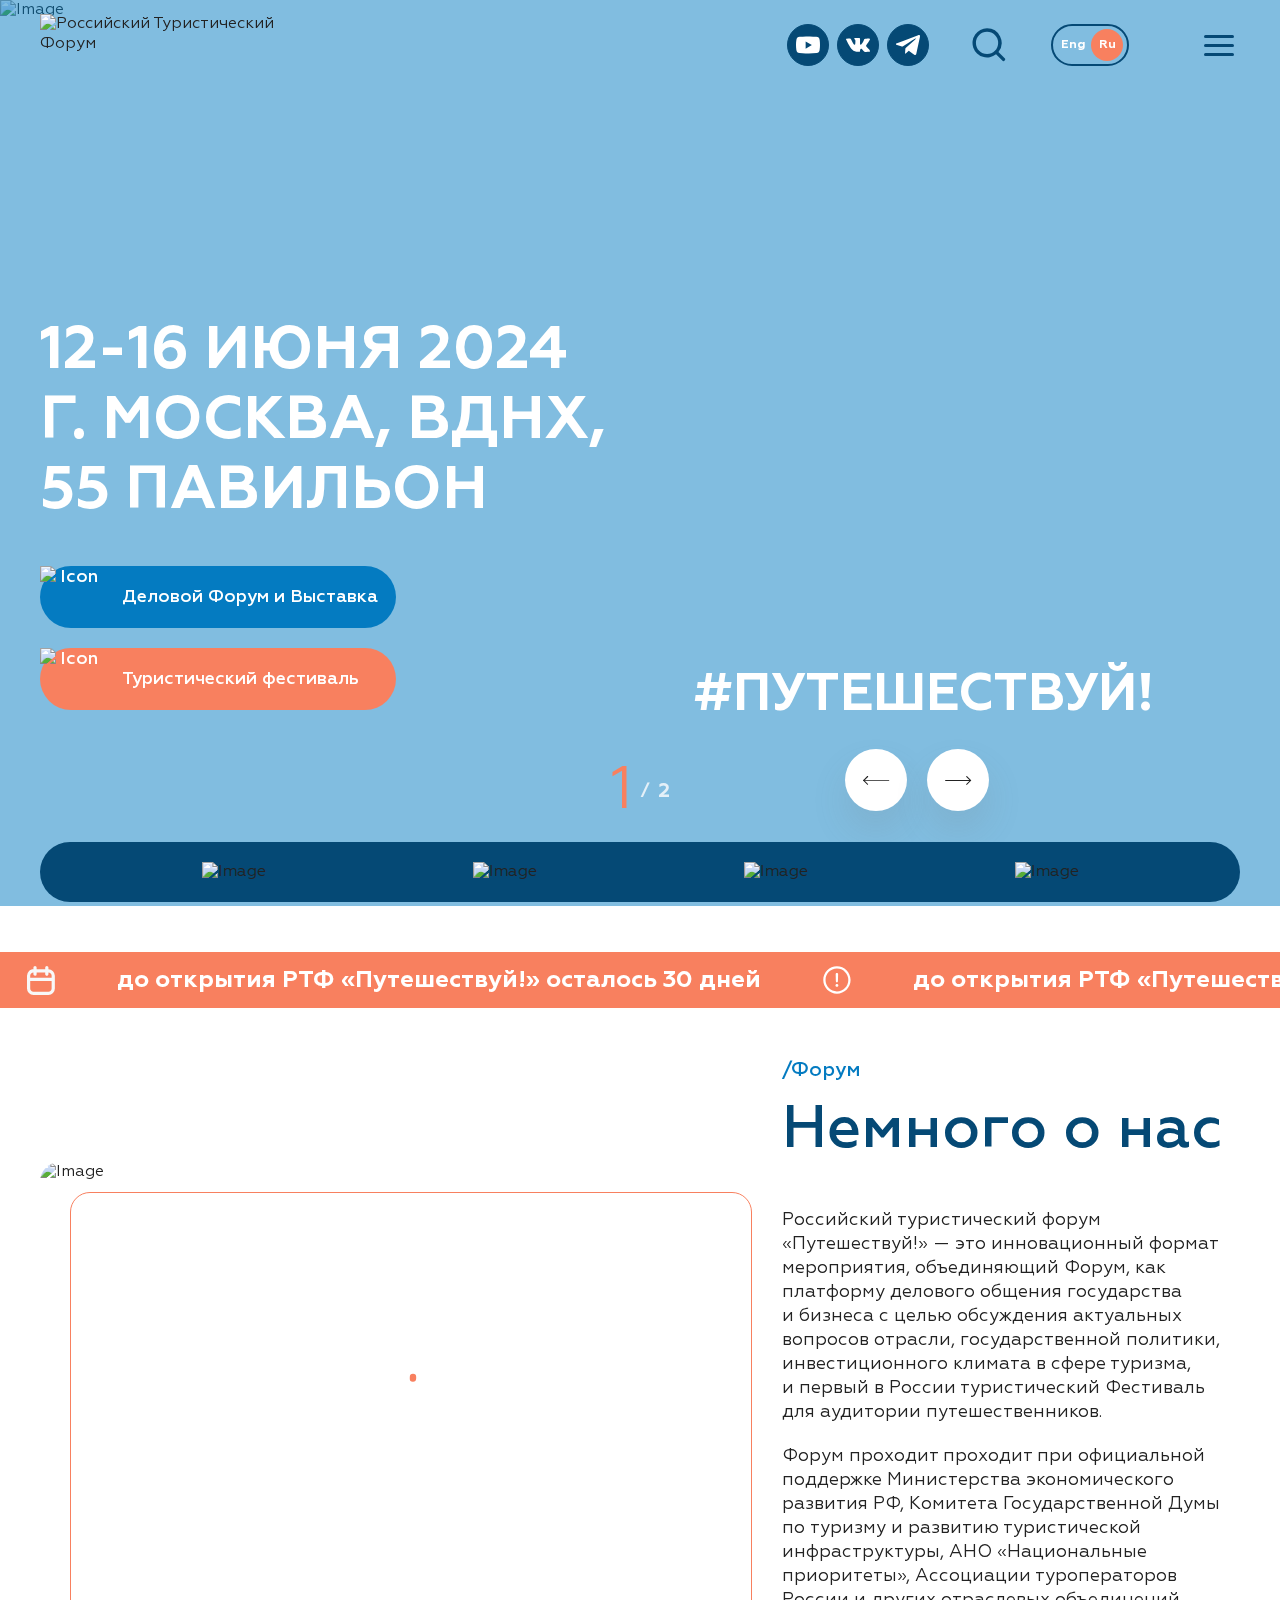
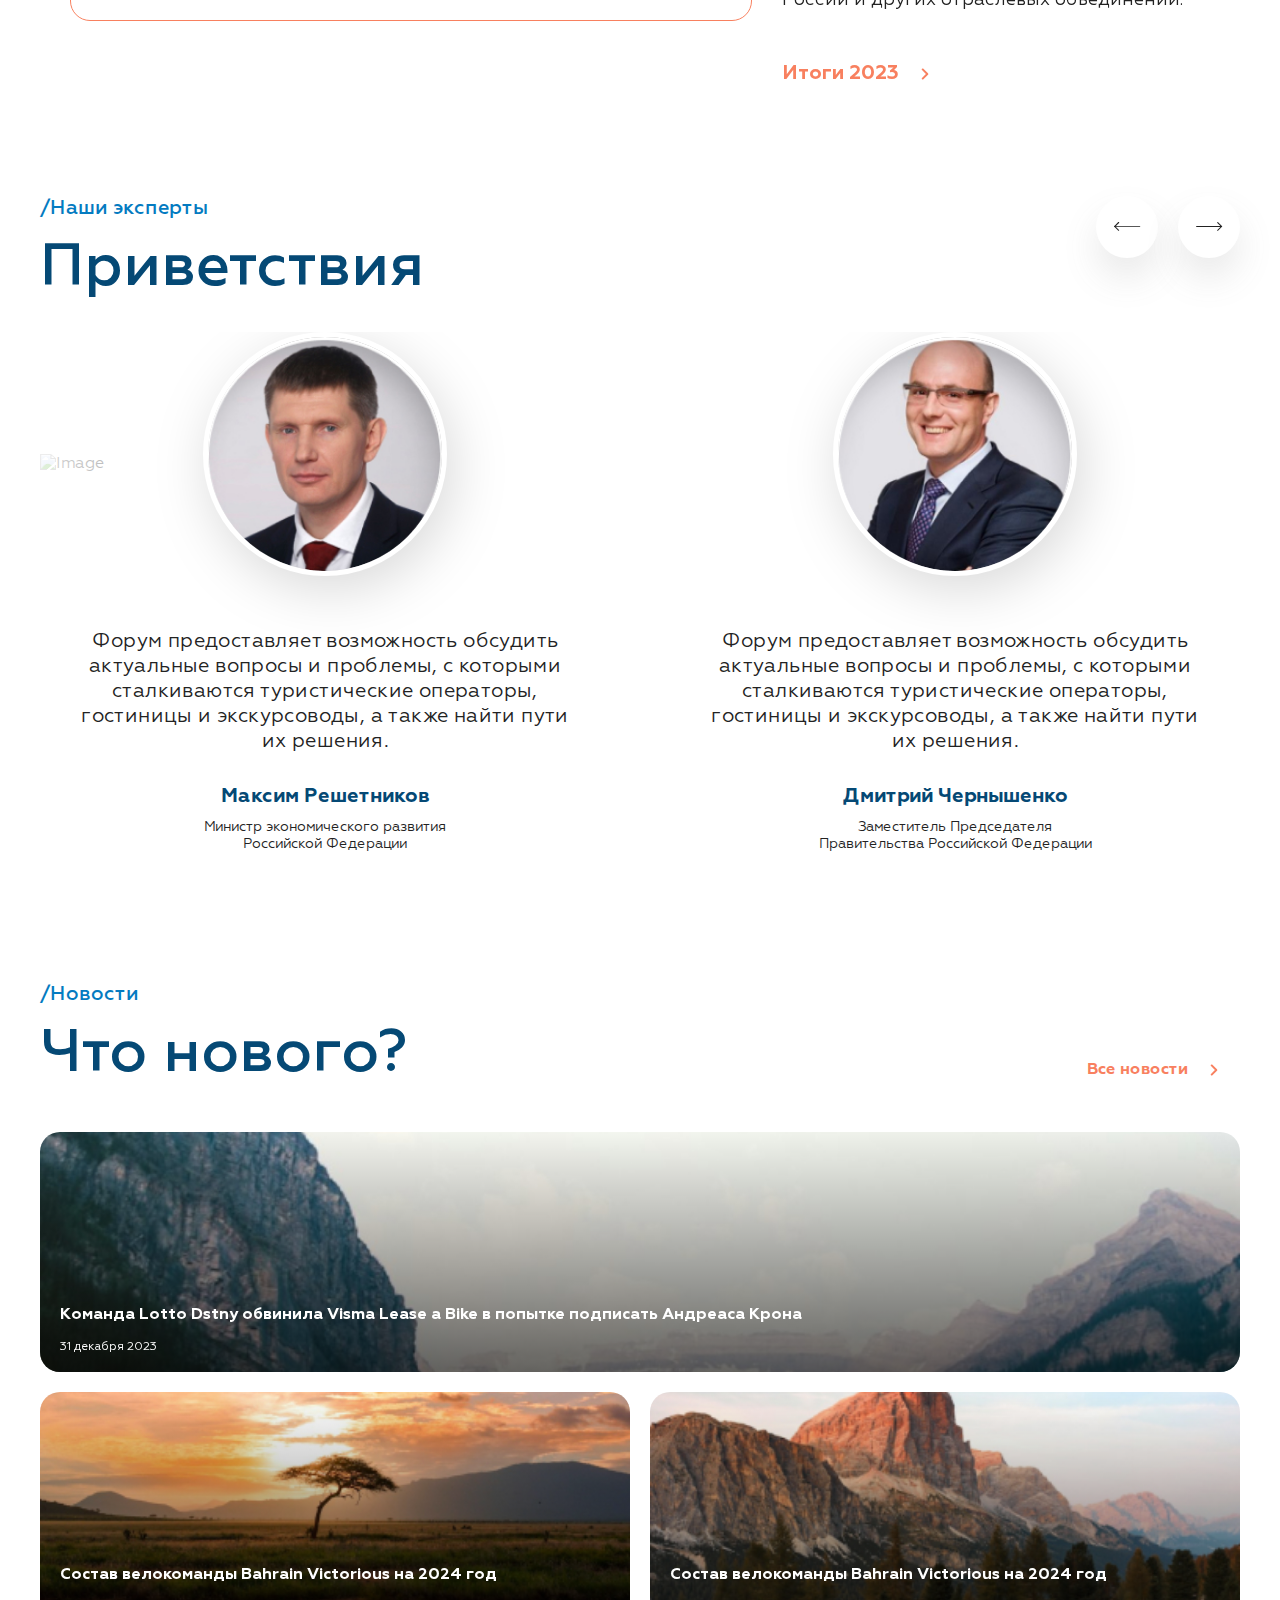
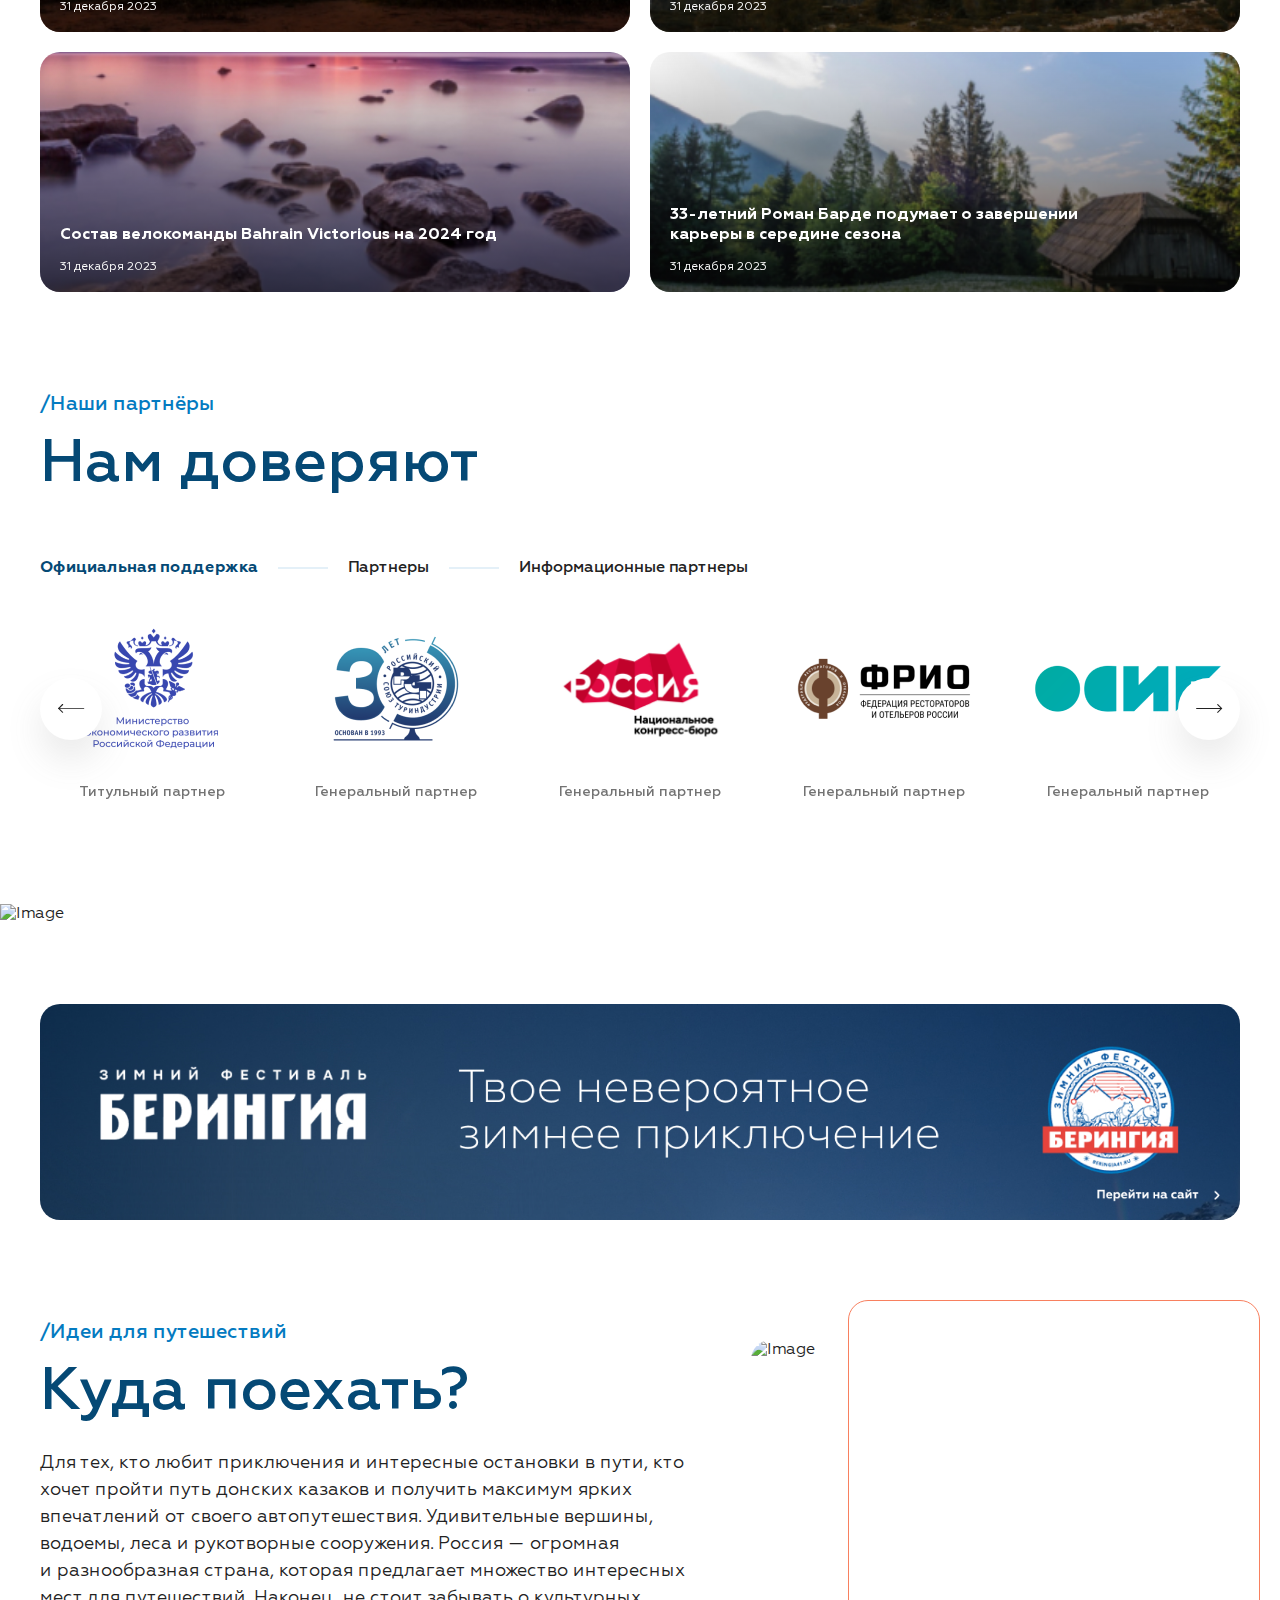
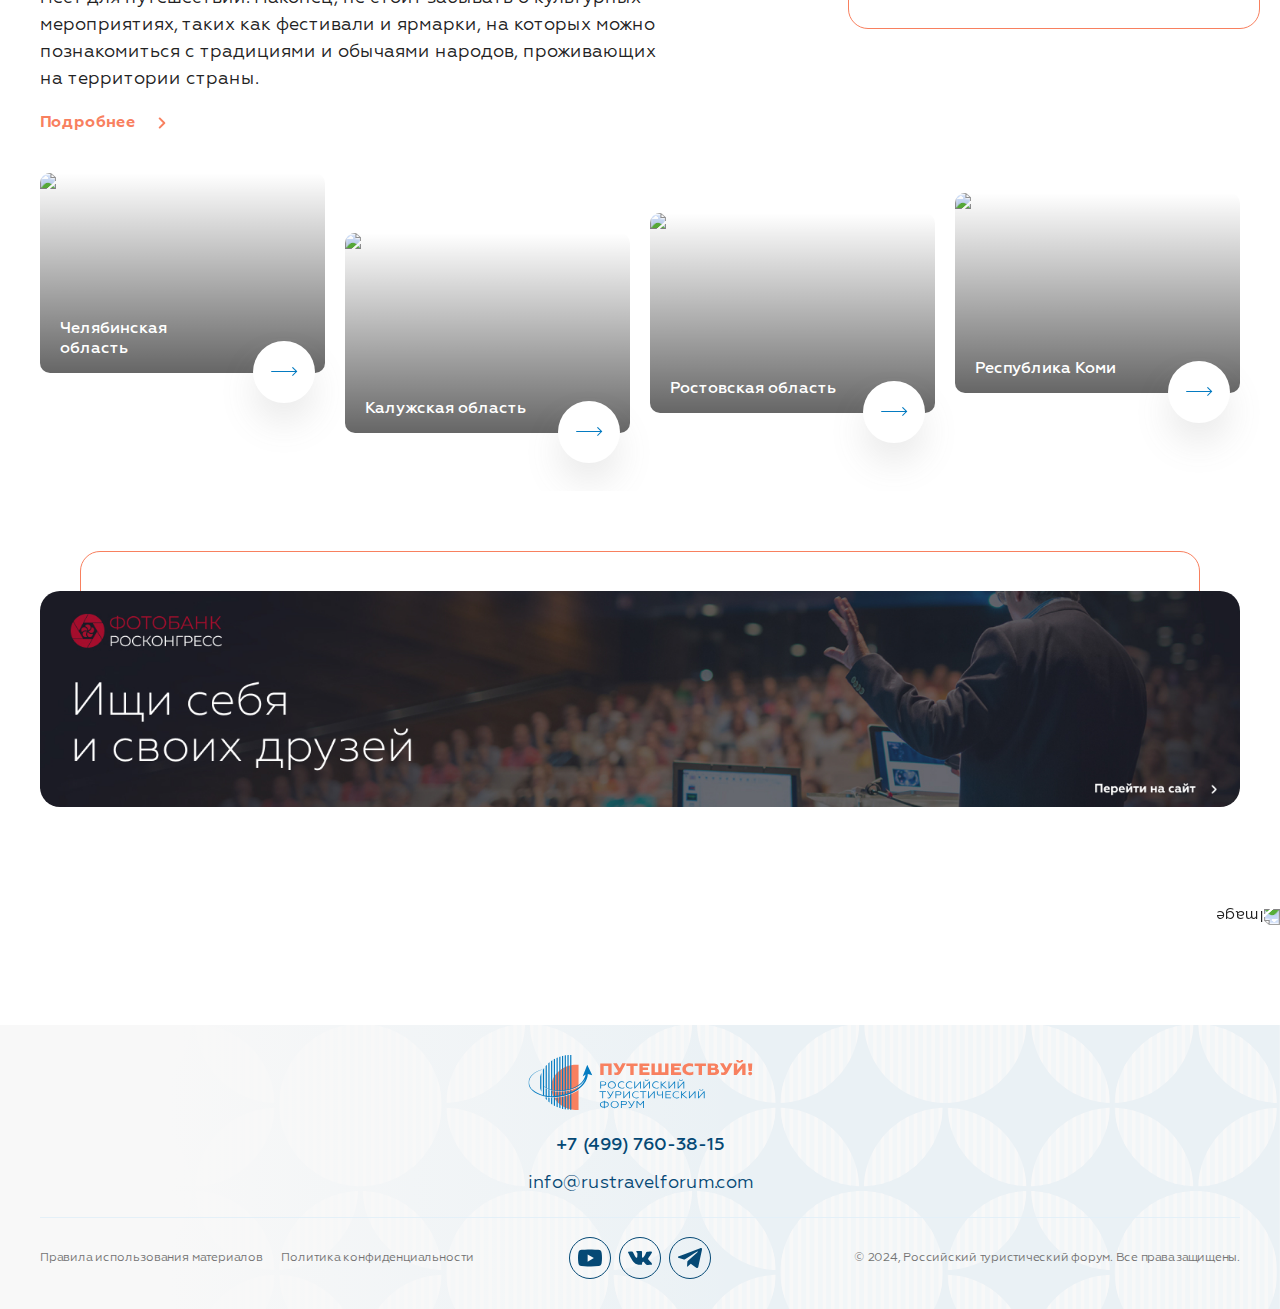
==== commit 1288c7ff: "upd: Added marquee" ====
--- a/index.html
+++ b/index.html
@@ -27,11 +27,12 @@
 	<!-- wrapper -->
 	<div class="wrapper">
 		<!-- header -->
-		<header class="header" id="header">
+		<header class="header header--transparent" id="header">
 			<div class="container">
 				<div class="header__wrapper">
 					<a href="index.html" class="header__logotype">
-						<img src="img/logotype.svg" width="244" height="62" alt="Российский Туристический Форум">
+						<img src="img/logotype.svg" width="244" height="62" alt="Российский Туристический Форум" class="default">
+						<img src="img/logotype-white.svg" width="244" height="62" alt="Российский Туристический Форум" class="white">
 					</a>
 					<nav class="nav header__nav">
 						<ul class="nav__list">
@@ -108,69 +109,266 @@
 		<div class="wrapper__content">
 			<!-- main -->
 			<section class="main" id="main">
-				<div class="container"></div>
+				<div class="container">
+					<div class="main__wrap">
+						<div class="main__body">
+							<h2 class="main__heading">
+								12-16 ИЮНЯ 2024<br>
+								Г. МОСКВА, ВДНХ, <br>
+								55 ПАВИЛЬОН
+							</h2>
+							<div class="main__buttons">
+								<a href="#" class="main__button">
+									<img src="img/icon-business-forum.svg" alt="Icon">
+									<span>Деловой Форум и Выставка</span>
+									<svg>
+										<use xlink:href="img/sprite.svg#icon-arrow-next"></use>
+									</svg>
+								</a>
+								<a href="#" class="main__button main__button--coral">
+									<img src="img/icon-tourism-festival.svg" alt="Icon">
+									<span>Туристический фестиваль</span>
+									<svg>
+										<use xlink:href="img/sprite.svg#icon-arrow-next"></use>
+									</svg>
+								</a>
+							</div>
+						</div>
+					</div>
+					<div class="main__slider">
+						<div class="swiper">
+							<div class="swiper-wrapper">
+								<div class="swiper-slide">
+									<picture class="main__slide">
+										<img src="img/main-01.jpg" alt="Image">
+									</picture>
+								</div>
+								<div class="swiper-slide">
+									<picture class="main__slide">
+										<img src="img/main-01.jpg" alt="Image">
+									</picture>
+								</div>
+							</div>
+						</div>
+					</div>
+					<div class="swiper-pagination"></div>
+					<div class="swiper-controls">
+						<button class="swiper-button-prev" aria-label="Назад">
+							<svg class="swiper-button-icon">
+								<use xlink:href="img/sprite.svg#icon-arrow-prev"></use>
+							</svg>
+						</button>
+						<button class="swiper-button-next" aria-label="Далее">
+							<svg class="swiper-button-icon">
+								<use xlink:href="img/sprite.svg#icon-arrow-next"></use>
+							</svg>
+						</button>
+					</div>
+				</div>
 			</section>
 			<!-- end of main -->
+			<!-- sub partners -->
+			<div class="sub-partners" id="sub-partners">
+				<div class="container">
+					<div class="sub-partners__wrapper">
+						<div class="sub-partners__item">
+							<picture class="sub-partners__img">
+								<img src="img/sub-partners-01.png" alt="Image">
+							</picture>
+						</div>
+						<div class="sub-partners__item">
+							<picture class="sub-partners__img">
+								<img src="img/sub-partners-02.png" alt="Image">
+							</picture>
+						</div>
+						<div class="sub-partners__item">
+							<picture class="sub-partners__img">
+								<img src="img/sub-partners-03.png" alt="Image">
+							</picture>
+						</div>
+						<div class="sub-partners__item">
+							<picture class="sub-partners__img">
+								<img src="img/sub-partners-04.png" alt="Image">
+							</picture>
+						</div>
+					</div>
+				</div>
+			</div>
+			<!-- end of sub partners -->
+			<!-- marquee -->
+			<div class="marquee">
+				<div class="splide">
+					<div class="splide__track">
+						<div class="splide__list">
+							<div class="splide__slide">
+								<div class="marquee__elem">
+									<picture class="marquee__icon">
+										<img src="img/icon-circle-warning.svg" alt="Icon">
+									</picture>
+									<span class="marquee__text">до открытия РТФ «Путешествуй!» осталось 30 дней</span>
+								</div>
+							</div>
+							<div class="splide__slide">
+								<div class="marquee__elem">
+									<picture class="marquee__icon">
+										<img src="img/icon-calendar.svg" alt="Icon">
+									</picture>
+									<span class="marquee__text">до открытия РТФ «Путешествуй!» осталось 30 дней</span>
+								</div>
+							</div>
+							<div class="splide__slide">
+								<div class="marquee__elem">
+									<picture class="marquee__icon">
+										<img src="img/icon-circle-warning.svg" alt="Icon">
+									</picture>
+									<span class="marquee__text">до открытия РТФ «Путешествуй!» осталось 30 дней</span>
+								</div>
+							</div>
+							<div class="splide__slide">
+								<div class="marquee__elem">
+									<picture class="marquee__icon">
+										<img src="img/icon-calendar.svg" alt="Icon">
+									</picture>
+									<span class="marquee__text">до открытия РТФ «Путешествуй!» осталось 30 дней</span>
+								</div>
+							</div>
+						</div>
+					</div>
+				</div>
+			</div>
+			<!-- end of marquee -->
 			<!-- about forum -->
 			<section class="about-forum" id="about-forum">
-				<div class="container"></div>
+				<div class="container">
+					<div class="about-forum__wrapper">
+						<div class="about-forum__media">
+							<picture class="about-forum__media-img">
+								<img src="img/about-forum-01.jpg" alt="Image">
+								<svg>
+									<use xlink:href="img/sprite.svg#icon-play"></use>
+								</svg>
+							</picture>
+							<div class="about-forum__media-iframe">
+								<iframe data-src="https://www.youtube.com/embed/gijKKRvvCTM?si=baMNTC5s_rytfY-N" width="100%" height="100%" allow="autoplay; encrypted-media; picture-in-picture;" frameborder="0" allowfullscreen></iframe>
+							</div>
+							<div class="about-forum__loader">
+								<div class="loading-spinner">
+									<svg class="loading-spinner__circle-svg" viewBox="25 25 50 50">
+										<circle class="loading-spinner__circle-stroke" cx="50" cy="50" r="20" fill="none" stroke="#F8805F" stroke-width="5" stroke-miterlimit="10" />
+									</svg>
+								</div>
+							</div>
+						</div>
+						<div class="about-forum__body">
+							<div class="section-heading">
+								<div class="section-heading__block">
+									<h3 class="section-heading__subtitle">/Форум</h3>
+									<h2 class="section-heading__title">Немного о нас</h2>
+								</div>
+							</div>
+							<div class="about-forum__content">
+								<p>Российский туристический форум «Путешествуй!» — это инновационный формат мероприятия, объединяющий Форум, как платформу делового общения государства и бизнеса с целью обсуждения актуальных вопросов отрасли, государственной политики, инвестиционного климата в сфере туризма, и первый в России туристический Фестиваль для аудитории путешественников.</p>
+								<p>Форум проходит проходит при официальной поддержке Министерства экономического развития РФ, Комитета Государственной Думы по туризму и развитию туристической инфраструктуры, АНО «Национальные приоритеты», Ассоциации туроператоров России и других отраслевых объединений.</p>
+							</div>
+							<a href="#" class="about-forum__more">
+								<span>Итоги 2023</span>
+								<svg>
+									<use xlink:href="img/sprite.svg#icon-arrow-more"></use>
+								</svg>
+							</a>
+						</div>
+					</div>
+				</div>
 			</section>
 			<!-- end of about forum -->
 			<!-- experts -->
 			<section class="experts section-indent" id="experts">
 				<div class="container">
-					<div class="section-heading">
-						<div class="section-heading__block">
-							<h3 class="section-heading__subtitle">/Наши эксперты</h3>
-							<h2 class="section-heading__title">Приветствия</h2>
-						</div>
-						<div class="section-heading__block">
-							<div class="swiper-controls section-heaading__controls">
-								<button class="swiper-button-prev" aria-label="Назад">
-									<svg>
-										<use xlink:href="img/sprite.svg#icon-arrow-prev"></use>
-									</svg>
-								</button>
-								<button class="swiper-button-next" aria-label="Далее">
-									<svg>
-										<use xlink:href="img/sprite.svg#icon-arrow-next"></use>
-									</svg>
-								</button>
-							</div>
-						</div>
-					</div>
 					<div class="experts__slider">
-						<div class="swiper">
-							<div class="swiper-wrapper">
-								<div class="swiper-slide">
-									<div class="experts-card experts__slide">
-										<picture class="experts-card__img">
-											<img src="img/experts-01.jpg" alt="Image">
-										</picture>
-										<div class="experts-card__body">
-											<p class="experts-card__description">Форум предоставляет возможность обсудить актуальные вопросы и проблемы, с которыми сталкиваются туристические операторы, гостиницы и экскурсоводы, а также найти пути их решения.</p>
-											<div class="experts-card__info">
-												<h3 class="experts-card__name">Максим Решетников</h3>
-												<span class="experts-card__position">Министр экономического развития Российской Федерации</span>
+						<div class="section-heading experts__top">
+							<div class="section-heading__block">
+								<h3 class="section-heading__subtitle">/Наши эксперты</h3>
+								<h2 class="section-heading__title">Приветствия</h2>
+							</div>
+							<div class="section-heading__block">
+								<div class="swiper-controls section-heading__controls">
+									<button class="swiper-button-prev" aria-label="Назад">
+										<svg class="swiper-button-icon">
+											<use xlink:href="img/sprite.svg#icon-arrow-prev"></use>
+										</svg>
+									</button>
+									<button class="swiper-button-next" aria-label="Далее">
+										<svg class="swiper-button-icon">
+											<use xlink:href="img/sprite.svg#icon-arrow-next"></use>
+										</svg>
+									</button>
+								</div>
+							</div>
+						</div>
+						<div class="experts__slider-wrapper">
+							<div class="swiper">
+								<div class="swiper-wrapper">
+									<div class="swiper-slide">
+										<div class="experts-card experts__slide">
+											<picture class="experts-card__img">
+												<img src="img/experts-01.jpg" alt="Image">
+											</picture>
+											<div class="experts-card__body">
+												<p class="experts-card__description">Форум предоставляет возможность обсудить актуальные вопросы и проблемы, с которыми сталкиваются туристические операторы, гостиницы и экскурсоводы, а также найти пути их решения.</p>
+												<div class="experts-card__info">
+													<h3 class="experts-card__name">Максим Решетников</h3>
+													<span class="experts-card__position">Министр экономического развития Российской Федерации</span>
+												</div>
 											</div>
 										</div>
 									</div>
-								</div>
-								<div class="swiper-slide">
-									<div class="experts-card experts__slide">
-										<picture class="experts-card__img">
-											<img src="img/experts-02.jpg" alt="Image">
-										</picture>
-										<div class="experts-card__body">
-											<p class="experts-card__description">Форум предоставляет возможность обсудить актуальные вопросы и проблемы, с которыми сталкиваются туристические операторы, гостиницы и экскурсоводы, а также найти пути их решения.</p>
-											<div class="experts-card__info">
-												<h3 class="experts-card__name">Дмитрий Чернышенко</h3>
-												<span class="experts-card__position">Заместитель Председателя Правительства Российской Федерации</span>
+									<div class="swiper-slide">
+										<div class="experts-card experts__slide">
+											<picture class="experts-card__img">
+												<img src="img/experts-02.jpg" alt="Image">
+											</picture>
+											<div class="experts-card__body">
+												<p class="experts-card__description">Форум предоставляет возможность обсудить актуальные вопросы и проблемы, с которыми сталкиваются туристические операторы, гостиницы и экскурсоводы, а также найти пути их решения.</p>
+												<div class="experts-card__info">
+													<h3 class="experts-card__name">Дмитрий Чернышенко</h3>
+													<span class="experts-card__position">Заместитель Председателя Правительства Российской Федерации</span>
+												</div>
 											</div>
 										</div>
 									</div>
-								</div>
-							</div>
+									<div class="swiper-slide">
+										<div class="experts-card experts__slide">
+											<picture class="experts-card__img">
+												<img src="img/experts-01.jpg" alt="Image">
+											</picture>
+											<div class="experts-card__body">
+												<p class="experts-card__description">Форум предоставляет возможность обсудить актуальные вопросы и проблемы, с которыми сталкиваются туристические операторы, гостиницы и экскурсоводы, а также найти пути их решения.</p>
+												<div class="experts-card__info">
+													<h3 class="experts-card__name">Максим Решетников</h3>
+													<span class="experts-card__position">Министр экономического развития Российской Федерации</span>
+												</div>
+											</div>
+										</div>
+									</div>
+									<div class="swiper-slide">
+										<div class="experts-card experts__slide">
+											<picture class="experts-card__img">
+												<img src="img/experts-02.jpg" alt="Image">
+											</picture>
+											<div class="experts-card__body">
+												<p class="experts-card__description">Форум предоставляет возможность обсудить актуальные вопросы и проблемы, с которыми сталкиваются туристические операторы, гостиницы и экскурсоводы, а также найти пути их решения.</p>
+												<div class="experts-card__info">
+													<h3 class="experts-card__name">Дмитрий Чернышенко</h3>
+													<span class="experts-card__position">Заместитель Председателя Правительства Российской Федерации</span>
+												</div>
+											</div>
+										</div>
+									</div>
+								</div>
+							</div>
+							<picture class="experts__bg">
+								<img src="img/bg-decor-wide.png" alt="Image">
+							</picture>
 						</div>
 					</div>
 				</div>
@@ -179,13 +377,18 @@
 			<!-- main news -->
 			<section class="main-news section-indent" id="news">
 				<div class="container">
-					<div class="section-heading">
+					<div class="section-heading section-heading--end">
 						<div class="section-heading__block">
 							<h3 class="section-heading__subtitle">/Новости</h3>
 							<h2 class="section-heading__title">Что нового?</h2>
 						</div>
 						<div class="section-heading__block">
-							<a href="news.html" class="section-heading__link">Все новости</a>
+							<a href="news.html" class="section-heading__link">
+								<span>Все новости</span>
+								<svg>
+									<use xlink:href="img/sprite.svg#icon-arrow-more"></use>
+								</svg>
+							</a>
 						</div>
 					</div>
 					<div class="main-news__wrapper">
@@ -270,6 +473,12 @@
 							</div>
 						</a>
 					</div>
+					<a href="news.html" class="main-news__more">
+						<span>Все новости</span>
+						<svg>
+							<use xlink:href="img/sprite.svg#icon-arrow-more"></use>
+						</svg>
+					</a>
 				</div>
 			</section>
 			<!-- end of main news -->
@@ -281,7 +490,19 @@
 							<h3 class="section-heading__subtitle">/Наши партнёры</h3>
 							<h2 class="section-heading__title">Нам доверяют</h2>
 						</div>
-						<div class="section-heading__block"></div>
+					</div>
+					<div class="tabs main-partners__tabs">
+						<ul class="tabs__list">
+							<li class="tabs__item is--active">
+								<a href="#" class="tabs__tab">Официальная поддержка</a>
+							</li>
+							<li class="tabs__item">
+								<a href="#" class="tabs__tab">Партнеры</a>
+							</li>
+							<li class="tabs__item">
+								<a href="#" class="tabs__tab">Информационные партнеры</a>
+							</li>
+						</ul>
 					</div>
 					<div class="main-partners__slider">
 						<div class="swiper">
@@ -334,14 +555,40 @@
 										<span class="main-partners__title">Генеральный партнер</span>
 									</a>
 								</div>
-							</div>
-						</div>
+								<div class="swiper-slide">
+									<a href="#" class="main-partners__slide">
+										<picture class="main-partners__img">
+											<img src="img/main-partners-05.png" alt="Image">
+										</picture>
+										<span class="main-partners__title">Генеральный партнер</span>
+									</a>
+								</div>
+								<div class="swiper-slide">
+									<a href="#" class="main-partners__slide">
+										<picture class="main-partners__img">
+											<img src="img/main-partners-06.png" alt="Image">
+										</picture>
+										<span class="main-partners__title">Генеральный партнер</span>
+									</a>
+								</div>
+							</div>
+						</div>
+						<button class="swiper-button-prev" aria-label="Назад">
+							<svg class="swiper-button-icon">
+								<use xlink:href="img/sprite.svg#icon-arrow-prev"></use>
+							</svg>
+						</button>
+						<button class="swiper-button-next" aria-label="Далее">
+							<svg class="swiper-button-icon">
+								<use xlink:href="img/sprite.svg#icon-arrow-next"></use>
+							</svg>
+						</button>
 					</div>
 				</div>
 			</section>
 			<!-- end of main partners -->
 			<!-- promotion banner -->
-			<div class="promotion-banner section-indent" id="promotion-banner">
+			<div class="promotion-banner section-indent-lg" id="promotion-banner">
 				<div class="container">
 					<a href="#" class="promotion-banner__wrapper">
 						<picture class="promotion-banner__img">
@@ -349,18 +596,90 @@
 							<img src="img/promotion-banner-01-mobile.jpg" alt="Image">
 						</picture>
 					</a>
+					<picture class="promotion-banner__wide-bg">
+						<img src="img/bg-decor-wide.png" alt="Image">
+					</picture>
 				</div>
 			</div>
 			<!-- end of promotion banner -->
 			<!-- travel ideas -->
-			<section class="travel-ideas" id="travel-ideas">
-				<div class="container">
-					<div class="travel-ideas__wrap"></div>
+			<section class="travel-ideas section-indent" id="travel-ideas">
+				<div class="container">
+					<div class="travel-ideas__wrap">
+						<div class="travel-ideas__left">
+							<div class="section-heading travel-ideas__top">
+								<div class="section-heading__block">
+									<h3 class="section-heading__subtitle">/Идеи для путешествий</h3>
+									<h2 class="section-heading__title">Куда поехать?</h2>
+								</div>
+							</div>
+							<div class="travel-ideas__content">
+								<p>Для тех, кто любит приключения и интересные остановки в пути, кто хочет пройти путь донских казаков и получить максимум ярких впечатлений от своего автопутешествия. Удивительные вершины, водоемы, леса и рукотворные сооружения. Россия — огромная и разнообразная страна, которая предлагает множество интересных мест для путешествий. Наконец, не стоит забывать о культурных мероприятиях, таких как фестивали и ярмарки, на которых можно познакомиться с традициями и обычаями народов, проживающих на территории страны.</p>
+							</div>
+							<a href="#" class="travel-ideas__more">
+								<span>Подробнее</span>
+								<svg>
+									<use xlink:href="img/sprite.svg#icon-arrow-more"></use>
+								</svg>
+							</a>
+							<div class="travel-ideas__wrapper">
+								<article class="travel-ideas-card travel-ideas__item">
+									<picture class="travel-ideas-card__img">
+										<img src="img/travel-ideas-01.jpg" alt="Image">
+									</picture>
+									<h3 class="travel-ideas-card__title">Челябинская область</h3>
+									<div class="travel-ideas-card__icon">
+										<svg>
+											<use xlink:href="img/sprite.svg#icon-arrow-next"></use>
+										</svg>
+									</div>
+								</article>
+								<article class="travel-ideas-card travel-ideas__item">
+									<picture class="travel-ideas-card__img">
+										<img src="img/travel-ideas-02.jpg" alt="Image">
+									</picture>
+									<h3 class="travel-ideas-card__title">Калужская область</h3>
+									<div class="travel-ideas-card__icon">
+										<svg>
+											<use xlink:href="img/sprite.svg#icon-arrow-next"></use>
+										</svg>
+									</div>
+								</article>
+								<article class="travel-ideas-card travel-ideas__item">
+									<picture class="travel-ideas-card__img">
+										<img src="img/travel-ideas-03.jpg" alt="Image">
+									</picture>
+									<h3 class="travel-ideas-card__title">Ростовская область</h3>
+									<div class="travel-ideas-card__icon">
+										<svg>
+											<use xlink:href="img/sprite.svg#icon-arrow-next"></use>
+										</svg>
+									</div>
+								</article>
+								<article class="travel-ideas-card travel-ideas__item">
+									<picture class="travel-ideas-card__img">
+										<img src="img/travel-ideas-04.jpg" alt="Image">
+									</picture>
+									<h3 class="travel-ideas-card__title">Республика Коми</h3>
+									<div class="travel-ideas-card__icon">
+										<svg>
+											<use xlink:href="img/sprite.svg#icon-arrow-next"></use>
+										</svg>
+									</div>
+								</article>
+							</div>
+						</div>
+						<div class="travel-ideas__right">
+							<picture class="travel-ideas__img">
+								<img src="img/travel-ideas-img.jpg" alt="Image">
+							</picture>
+						</div>
+					</div>
 				</div>
 			</section>
 			<!-- end of travel ideas -->
 			<!-- promotion banner -->
-			<div class="promotion-banner section-indent" id="promotion-banner">
+			<div class="promotion-banner promotion-banner--indent-bottom promotion-banner--border section-indent" id="promotion-banner">
 				<div class="container">
 					<a href="#" class="promotion-banner__wrapper">
 						<picture class="promotion-banner__img">
@@ -368,6 +687,9 @@
 							<img src="img/promotion-banner-02-mobile.jpg" alt="Image">
 						</picture>
 					</a>
+					<picture class="promotion-banner__bg">
+						<img src="img/travel-ideas-bg.jpg" alt="Image">
+					</picture>
 				</div>
 			</div>
 			<!-- end of promotion banner -->
--- a/css/app.min.css
+++ b/css/app.min.css
@@ -1 +1 @@
-body{position:relative;overflow-x:hidden;font-family:"Geometria",sans-serif;font-size:16px;line-height:1.25;color:#222}ul,ol,li{display:block;padding:0;margin:0;list-style:none}h1,h2,h3,h4,h5,h6{margin:0;font-weight:normal;line-height:1.25}p{margin:0}a{display:inline-block;color:#222;text-decoration:none;-webkit-transition:all .25s ease-in-out;transition:all .25s ease-in-out}a:hover{text-decoration:none;color:#222}a:active{color:#222}input[type=number]{-moz-appearance:textfield}input[type=number]::-webkit-outer-spin-button,input[type=number]::-webkit-inner-spin-button{display:none;-webkit-appearance:none;appearance:none;margin:0}picture{display:block}img{max-width:100%}svg{-webkit-transition:all .25s ease-in-out;transition:all .25s ease-in-out}.container{margin:0 auto;padding:0 40px;max-width:1644px;width:100%}@media screen and (max-width: 767px){.container{padding:0 10px}}.btn{display:block;padding:9px 30px;width:-webkit-fit-content;width:-moz-fit-content;width:fit-content;font-size:18px;font-weight:500;line-height:1.3333333333;text-align:center;color:#fff;background:#047bc1;border:1px solid #047bc1;border-radius:46px;-webkit-transition:all .25s ease-in-out;transition:all .25s ease-in-out}.btn:focus{outline:none}.btn:hover{color:#fff}.btn--coral{background:#f8805f;border-color:#f8805f}@media screen and (hover: hover){.btn:hover{color:#fff;background:#054975;border-color:#054975}}.input-field--coral .input-field__label{color:#f8805f}.input-field__label{display:block;margin:0 0 10px 0;width:-webkit-fit-content;width:-moz-fit-content;width:fit-content;font-size:18px;font-weight:normal;line-height:1.3333333333;color:#047bc1}.input-field__inner{position:relative;z-index:1}.input-field__textarea,.input-field__input{-webkit-appearance:none;-moz-appearance:none;appearance:none;display:block;padding:9px 20px;width:100%;font-size:18px;font-weight:normal;line-height:1.3333333333;color:#222;background:#fff;border:1px solid #e4f0f8;border-radius:10px;-webkit-transition:all .25s ease-in-out;transition:all .25s ease-in-out}.input-field__textarea::-webkit-input-placeholder, .input-field__input::-webkit-input-placeholder{opacity:1;color:#737373}.input-field__textarea::-moz-placeholder, .input-field__input::-moz-placeholder{opacity:1;color:#737373}.input-field__textarea:-ms-input-placeholder, .input-field__input:-ms-input-placeholder{opacity:1;color:#737373}.input-field__textarea::-ms-input-placeholder, .input-field__input::-ms-input-placeholder{opacity:1;color:#737373}.input-field__textarea::placeholder,.input-field__input::placeholder{opacity:1;color:#737373}.input-field__textarea:focus,.input-field__input:focus{outline:none;border-color:#047bc1}@media screen and (max-width: 767px){.input-field__textarea,.input-field__input{font-size:16px;line-height:1.5}}.input-field__textarea{resize:none;overflow:hidden;min-height:90px}.input-field-captcha__wrapper{display:-webkit-box;display:-ms-flexbox;display:flex;-webkit-box-align:center;-ms-flex-align:center;align-items:center;width:100%}@media screen and (max-width: 767px){.input-field-captcha__wrapper{-webkit-box-orient:vertical;-webkit-box-direction:normal;-ms-flex-direction:column;flex-direction:column}}.input-field-captcha__img{display:block;overflow:hidden;max-width:180px;min-width:180px;height:40px}.input-field-captcha__img>*{display:block;width:100%;height:100%;-o-object-fit:cover;object-fit:cover}@media screen and (max-width: 767px){.input-field-captcha__img{margin:0 auto}}@media screen and (min-width: 768px){.input-field-captcha__img+.input-field-captcha__input,.input-field-captcha__input+.input-field-captcha__img{margin-left:10px}}@media screen and (max-width: 767px){.input-field-captcha__img+.input-field-captcha__input,.input-field-captcha__input+.input-field-captcha__img{margin-top:10px}}.input-field-captcha__input{-webkit-appearance:none;-moz-appearance:none;appearance:none;-webkit-box-flex:1;-ms-flex:1 1 auto;flex:1 1 auto;display:block;padding:9px 20px;width:100%;font-size:18px;font-weight:normal;line-height:1.3333333333;color:#222;background:#fff;border:1px solid #e4f0f8;border-radius:10px;-webkit-transition:all .25s ease-in-out;transition:all .25s ease-in-out}.input-field-captcha__input::-webkit-input-placeholder{opacity:1;color:#737373}.input-field-captcha__input::-moz-placeholder{opacity:1;color:#737373}.input-field-captcha__input:-ms-input-placeholder{opacity:1;color:#737373}.input-field-captcha__input::-ms-input-placeholder{opacity:1;color:#737373}.input-field-captcha__input::placeholder{opacity:1;color:#737373}.input-field-captcha__input:focus{outline:none;border-color:#047bc1}@media screen and (max-width: 767px){.input-field-captcha__input{font-size:16px;line-height:1.5}}.square-checkbox{display:-webkit-box;display:-ms-flexbox;display:flex;-webkit-box-align:center;-ms-flex-align:center;align-items:center;overflow:hidden;cursor:pointer}.square-checkbox__input{display:none}.square-checkbox__input:checked~.square-checkbox__group .square-checkbox__icon{background:#047bc1;border-color:#047bc1}.square-checkbox__input:checked~.square-checkbox__group .square-checkbox__icon::before{opacity:1}.square-checkbox__input[disabled]~.square-checkbox__group{opacity:.4;pointer-events:none}.square-checkbox__group{display:-webkit-box;display:-ms-flexbox;display:flex;-webkit-box-align:center;-ms-flex-align:center;align-items:center;margin:0;cursor:pointer}.square-checkbox__icon{position:relative;display:block;overflow:hidden;margin-right:10px;min-width:20px;width:20px;height:20px;background:#fff;border:1px solid #737373;border-radius:5px;-webkit-transition:all .25s ease-in-out;transition:all .25s ease-in-out}.square-checkbox__icon::before{content:"";position:absolute;top:50%;left:50%;z-index:1;-webkit-transform:translate(-50%, -50%);-ms-transform:translate(-50%, -50%);transform:translate(-50%, -50%);display:block;min-width:11px;width:11px;height:11px;opacity:0;background-image:url(../img/sprite.svg#icon-checkbox-mark-white);background-repeat:no-repeat;background-size:contain;background-position:center center;-webkit-transition:all .25s ease-in-out;transition:all .25s ease-in-out}.square-checkbox__title{display:block;margin:auto 0;font-size:18px;font-weight:normal;line-height:1.3333333333;text-align:left;-webkit-transition:all .25s ease-in-out;transition:all .25s ease-in-out}.select-box{position:relative}.select-box.is--active .select-box__placeholder>svg{-webkit-transform:rotate(180deg);-ms-transform:rotate(180deg);transform:rotate(180deg)}.select-box.is--active .select-box__dropdown{visibility:visible;opacity:1;-webkit-transform:scale(1) translateY(0);-ms-transform:scale(1) translateY(0);transform:scale(1) translateY(0);pointer-events:all}.select-box__inner{display:-webkit-box;display:-ms-flexbox;display:flex;-webkit-box-align:center;-ms-flex-align:center;align-items:center;padding:16px 0;max-width:100%}.select-box__label{display:block;width:-webkit-fit-content;width:-moz-fit-content;width:fit-content;font-size:16px;font-weight:500;color:#737373}.select-box__label+.select-box__placeholder{margin-left:10px}.select-box__placeholder{display:-webkit-box;display:-ms-flexbox;display:flex;-webkit-box-align:center;-ms-flex-align:center;align-items:center;overflow:hidden;padding:0;width:-webkit-fit-content;width:-moz-fit-content;width:fit-content;font-size:16px;font-weight:500;color:#047bc1;background:rgba(0,0,0,0);border:none;border-radius:0;-webkit-transition:all .25s ease-in-out;transition:all .25s ease-in-out}.select-box__placeholder>svg{min-width:12px;width:12px;height:12px;color:#047bc1}.select-box__placeholder>*+*{margin-left:10px}.select-box__placeholder:focus{outline:none}.select-box__dropdown{position:absolute;top:calc(100% - 6px);left:0;z-index:100;-webkit-transform:scale(0.99) translateY(-0.7em);-ms-transform:scale(0.99) translateY(-0.7em);transform:scale(0.99) translateY(-0.7em);display:block;overflow:hidden;visibility:hidden;opacity:0;-webkit-transform-origin:top;-ms-transform-origin:top;transform-origin:top;width:100%;background:#f8f8f8;border-radius:10px;-webkit-transition-timing-function:cubic-bezier(0.16, 1, 0.3, 1);transition-timing-function:cubic-bezier(0.16, 1, 0.3, 1);-webkit-transition-duration:500ms;transition-duration:500ms;-webkit-transition-property:opacity,-webkit-transform;transition-property:opacity,-webkit-transform;transition-property:opacity,transform;transition-property:opacity,transform,-webkit-transform;pointer-events:none;will-change:opacity,transform}.select-box__item.is--active .select-box__link{background:#e4f0f8}.select-box__link{display:block;padding:6px;width:100%;font-size:14px;font-weight:500;color:#047bc1}.select-box__link:hover{color:#047bc1}.select-box__link:active{background:#e4f0f8}@media screen and (hover: hover){.select-box__link:hover{background:#e4f0f8}}.c-socnav--bg .c-socnav__link{background:#054975}@media screen and (hover: hover){.c-socnav--bg .c-socnav__link:hover{background:#047bc1}.c-socnav--bg .c-socnav__link:hover>svg{color:#fff}}.c-socnav--bg .c-socnav__icon{color:#fff}.c-socnav__list{display:-webkit-box;display:-ms-flexbox;display:flex;-webkit-box-align:center;-ms-flex-align:center;align-items:center;width:-webkit-fit-content;width:-moz-fit-content;width:fit-content}.c-socnav__item+.c-socnav__item{margin-left:8px}.c-socnav__link{display:-webkit-box;display:-ms-flexbox;display:flex;-webkit-box-align:center;-ms-flex-align:center;align-items:center;-webkit-box-pack:center;-ms-flex-pack:center;justify-content:center;min-width:42px;width:42px;height:42px;border:1px solid #054975;border-radius:50%}@media screen and (hover: hover){.c-socnav__link:hover{border-color:#047bc1}.c-socnav__link:hover>svg{color:#047bc1}}.c-socnav__icon{min-width:24px;width:24px;height:24px;color:#054975}.c-language__list{display:-webkit-box;display:-ms-flexbox;display:flex;-webkit-box-align:center;-ms-flex-align:center;align-items:center;padding:3px 4px;width:-webkit-fit-content;width:-moz-fit-content;width:fit-content;border:2px solid #054975;border-radius:30px}.c-language__item.is--active .c-language__link{color:#fff;background:#f8805f}.c-language__item+.c-language__item{margin-left:2px}.c-language__link{display:-webkit-box;display:-ms-flexbox;display:flex;-webkit-box-align:center;-ms-flex-align:center;align-items:center;-webkit-box-pack:center;-ms-flex-pack:center;justify-content:center;min-width:32px;width:32px;height:32px;font-size:12px;font-weight:bold;text-align:center;color:#222;border-radius:50%}@media screen and (hover: hover){.c-language__link:hover{color:#054975}}.c-sections__scroll{overflow-x:auto;overflow-y:hidden;margin:0 -40px -30px;padding:0 40px 30px;max-width:calc(100% + 80px);-webkit-clip-path:inset(0 0 30px 0);clip-path:inset(0 0 30px 0)}@media screen and (max-width: 767px){.c-sections__scroll{display:none}}.c-sections__list{display:-webkit-box;display:-ms-flexbox;display:flex;-webkit-box-align:center;-ms-flex-align:center;align-items:center;-webkit-box-pack:justify;-ms-flex-pack:justify;justify-content:space-between;padding:14px 20px;min-width:-webkit-max-content;min-width:-moz-max-content;min-width:max-content;background:#fff;border:2px solid #e4f0f8;border-radius:319px}@media screen and (max-width: 1023px){.c-sections__list{padding:9px 20px}}.c-sections__item+.c-sections__item{margin-left:40px}.c-sections__link{display:block;width:-webkit-fit-content;width:-moz-fit-content;width:fit-content;font-size:16px;font-weight:500;white-space:nowrap}@media screen and (max-width: 1023px){.c-sections__link{font-size:14px;line-height:1.2857142857}}.c-sections__select{width:100%}@media screen and (min-width: 768px){.c-sections__select{display:none}}.c-share__wrapper{display:-webkit-box;display:-ms-flexbox;display:flex;-webkit-box-align:center;-ms-flex-align:center;align-items:center;width:-webkit-fit-content;width:-moz-fit-content;width:fit-content}.c-share__title{display:block;width:-webkit-fit-content;width:-moz-fit-content;width:fit-content;font-size:16px;font-weight:500;color:#737373}.c-share__title+.c-share__list,.c-share__list+.c-share__title{margin-left:10px}.c-share__list{display:-webkit-box;display:-ms-flexbox;display:flex;-webkit-box-align:center;-ms-flex-align:center;align-items:center;-ms-flex-wrap:wrap;flex-wrap:wrap;margin-right:-8px;margin-bottom:-8px;width:-webkit-fit-content;width:-moz-fit-content;width:fit-content}.c-share__item{margin-right:8px;margin-bottom:8px}.c-share__link{display:-webkit-box;display:-ms-flexbox;display:flex;-webkit-box-align:center;-ms-flex-align:center;align-items:center;-webkit-box-pack:center;-ms-flex-pack:center;justify-content:center;padding:0;min-width:42px;width:42px;height:42px;font-size:0;background:#054975;border:none;border-radius:50%;-webkit-transition:all .25s ease-in-out;transition:all .25s ease-in-out}.c-share__link:focus{outline:none}@media screen and (hover: hover){.c-share__link:hover{background:#047bc1}}.c-share__icon{min-width:20px;width:20px;height:20px;color:#fff}.breadcrumb{padding:20px 0}@media screen and (max-width: 767px){.breadcrumb{padding:10px 0}}.breadcrumb__list{display:-webkit-box;display:-ms-flexbox;display:flex;-webkit-box-align:start;-ms-flex-align:start;align-items:flex-start;-ms-flex-wrap:wrap;flex-wrap:wrap}.breadcrumb__item{display:-webkit-box;display:-ms-flexbox;display:flex;-webkit-box-align:center;-ms-flex-align:center;align-items:center;width:-webkit-fit-content;width:-moz-fit-content;width:fit-content}.breadcrumb__item:not(:last-child)::after{content:"|";display:block;margin:0 10px;width:-webkit-fit-content;width:-moz-fit-content;width:fit-content;font-size:14px;font-weight:500;color:#737373}.breadcrumb__item:last-child .breadcrumb__link{color:#737373;pointer-events:none}.breadcrumb__link{display:block;padding:4px 0;width:-webkit-fit-content;width:-moz-fit-content;width:fit-content;font-size:14px;font-weight:500;line-height:1.5;color:#047bc1}.breadcrumb__link:hover{color:#047bc1}@media screen and (hover: hover){.breadcrumb__link:hover{color:#054975}}.tabs__list{display:-webkit-box;display:-ms-flexbox;display:flex;-webkit-box-align:center;-ms-flex-align:center;align-items:center;overflow-x:auto;overflow-y:hidden;margin:0 -40px -30px;padding:0 40px 30px;max-width:calc(100% + 80px);-webkit-clip-path:inset(0 0 30px 0);clip-path:inset(0 0 30px 0)}@media screen and (max-width: 767px){.tabs__list{margin:0 -10px -30px;padding:0 10px 30px;max-width:calc(100% + 20px)}}.tabs__item{display:-webkit-box;display:-ms-flexbox;display:flex;-webkit-box-align:center;-ms-flex-align:center;align-items:center}.tabs__item.is--active .tabs__tab{font-weight:bold;color:#054975}.tabs__item+.tabs__item::before{content:"";display:block;margin:0 20px;min-width:50px;width:50px;height:2px;background:#e4f0f8}@media screen and (max-width: 767px){.tabs__item+.tabs__item::before{margin:0 10px;min-width:40px;width:40px}}.tabs__tab{display:block;padding:16px 0;width:-webkit-fit-content;width:-moz-fit-content;width:fit-content;font-size:16px;font-weight:500;white-space:nowrap;color:#222;background:rgba(0,0,0,0);border:none;border-radius:0;-webkit-transition:all .25s ease-in-out;transition:all .25s ease-in-out}.tabs__tab:focus{outline:none}@media screen and (hover: hover){.tabs__tab:hover{color:#054975}}@media screen and (max-width: 767px){.tabs__tab{font-size:14px}}.tabs__wrapper{display:none;margin-top:20px}.tabs__wrapper.is--active{display:block}@media screen and (max-width: 767px){.tabs__wrapper{margin-top:10px}}.pagination__list{display:-webkit-box;display:-ms-flexbox;display:flex;-webkit-box-align:center;-ms-flex-align:center;align-items:center;width:-webkit-fit-content;width:-moz-fit-content;width:fit-content}.pagination__item.is--active .pagination__btn{color:#fff;background:#f8805f}@media screen and (max-width: 767px){.pagination__item.is--mobile-hidden{display:none}}.pagination__item+.pagination__item{margin-left:10px}.pagination__btn{display:-webkit-box;display:-ms-flexbox;display:flex;-webkit-box-align:center;-ms-flex-align:center;align-items:center;-webkit-box-pack:center;-ms-flex-pack:center;justify-content:center;padding:0;min-width:35px;width:35px;height:35px;font-size:16px;font-weight:normal;line-height:1;color:#222;background:#f8f8f8;border:none;border-radius:6px;-webkit-transition:all .25s ease-in-out;transition:all .25s ease-in-out}.pagination__btn:focus{outline:none}@media screen and (hover: hover){.pagination__btn:hover{color:#fff;background:#054975}}.header{position:relative;z-index:1}.header::before{content:"";position:absolute;top:0;left:50%;z-index:-1;-webkit-transform:translate(-50%, 0);-ms-transform:translate(-50%, 0);transform:translate(-50%, 0);display:block;width:100%;height:100%;background:#fff}.header::after{content:"";position:absolute;top:0;left:50%;z-index:-2;-webkit-transform:translate(-50%, 0);-ms-transform:translate(-50%, 0);transform:translate(-50%, 0);display:block;max-width:100%;width:1194px;height:100%;border-bottom:1px solid #222;-webkit-box-shadow:0px -40px 100px rgba(0,0,0,.25);box-shadow:0px -40px 100px rgba(0,0,0,.25)}.header__wrapper{display:-webkit-box;display:-ms-flexbox;display:flex;-webkit-box-align:center;-ms-flex-align:center;align-items:center;-webkit-box-pack:justify;-ms-flex-pack:justify;justify-content:space-between;padding:30px 0}@media screen and (min-width: 768px)and (max-width: 1399px){.header__wrapper{padding:14px 0}}@media screen and (max-width: 767px){.header__wrapper{padding:7px 0}}.header__logotype{display:block;margin-right:20px;overflow:hidden;min-width:244px;width:244px;height:62px}.header__logotype img{display:block;width:100%;height:100%;-o-object-fit:contain;object-fit:contain}@media screen and (max-width: 1023px){.header__logotype{min-width:140px;width:140px;height:36px}}.header__nav{margin-right:auto;margin-left:auto}@media screen and (max-width: 1399px){.header__nav{display:none}}.header__socnav{margin-right:auto;margin-left:auto}@media screen and (max-width: 1399px){.header__socnav{margin-right:40px}}@media screen and (max-width: 767px){.header__socnav{display:none}}@media screen and (max-width: 767px){.header__language{display:none}}.header__search-trigger{margin-right:40px;margin-left:auto}@media screen and (min-width: 1400px)and (max-width: 1599px){.header__search-trigger{margin-right:15px}}@media screen and (min-width: 768px)and (max-width: 1399px){.header__search-trigger{margin-left:0}}@media screen and (max-width: 767px){.header__search-trigger{margin-right:0}}.nav__list{display:-webkit-box;display:-ms-flexbox;display:flex;-webkit-box-align:center;-ms-flex-align:center;align-items:center;width:-webkit-fit-content;width:-moz-fit-content;width:fit-content}.nav__item+.nav__item{margin-left:30px}@media screen and (min-width: 1400px)and (max-width: 1599px){.nav__item+.nav__item{margin-left:20px}}.nav__link{display:block;width:-webkit-fit-content;width:-moz-fit-content;width:fit-content;font-size:18px;font-weight:500}.header-search-trigger{display:-webkit-box;display:-ms-flexbox;display:flex;-webkit-box-align:center;-ms-flex-align:center;align-items:center;-webkit-box-pack:center;-ms-flex-pack:center;justify-content:center;padding:0;min-width:42px;width:42px;height:42px;font-size:0;background:rgba(0,0,0,0);border:none;border-radius:0;-webkit-transition:all .25s ease-in-out;transition:all .25s ease-in-out}.header-search-trigger>svg{min-width:42px;width:42px;height:42px;color:#054975}.header-search-trigger:focus{outline:none}@media screen and (max-width: 767px){.header-search-trigger{min-width:30px;width:30px;height:30px}.header-search-trigger>svg{min-width:30px;width:30px;height:30px}}.hamburger{position:relative;z-index:1;display:block;margin:0 auto;padding:0;min-width:42px;width:42px;height:42px;font-size:0;background:rgba(0,0,0,0);border:none;border-radius:0;-webkit-transition:all .25s ease-in-out;transition:all .25s ease-in-out}@media screen and (max-width: 1399px){.hamburger{-webkit-box-ordinal-group:2;-ms-flex-order:1;order:1}}@media screen and (min-width: 768px)and (max-width: 1399px){.hamburger{margin:0 0 0 69px}}@media screen and (max-width: 767px){.hamburger{margin:0 0 0 25px}}.hamburger__inner{position:absolute;left:6px;z-index:1;display:block;width:30px;height:3px;background:#054975;border-radius:15px;-webkit-transition:all .25s ease-in-out;transition:all .25s ease-in-out}.hamburger__inner:first-child{top:10.5px}.hamburger__inner:nth-child(2){top:19.5px}.hamburger__inner:last-child{top:28.5px}.footer{position:relative;z-index:1;overflow:hidden;margin-top:100px;padding:30px 0;background:#f8f8f8}.footer::before{content:"";position:absolute;top:-1px;right:0;z-index:-2;display:block;width:1111px;height:331px;opacity:.1;background-image:url(../img/bg-decor.svg);background-repeat:no-repeat;background-size:contain;background-position:center center}.footer::after{content:"";position:absolute;top:-1px;right:1111px;z-index:-1;-webkit-transform:translate(100%, 0);-ms-transform:translate(100%, 0);transform:translate(100%, 0);display:block;width:570px;height:331px;background:-webkit-gradient(linear, left top, right top, from(#F8F8F8), to(rgba(248, 248, 248, 0)));background:linear-gradient(90deg, #F8F8F8 0%, rgba(248, 248, 248, 0) 100%)}@media screen and (max-width: 1199px){.footer::before{top:0;right:auto;left:-155px;width:1299px;height:387px}.footer::after{top:0;right:auto;left:0;-webkit-transform:none;-ms-transform:none;transform:none;width:73%;height:100%}}@media screen and (max-width: 1023px){.footer{margin-top:40px;padding:28px 0}}.footer__top{text-align:center}.footer__logotype{display:block;margin:0 auto;overflow:hidden;min-width:225px;width:225px;height:56px}.footer__logotype img{display:block;width:100%;height:100%;-o-object-fit:contain;object-fit:contain}@media screen and (max-width: 767px){.footer__logotype{min-width:180px;width:180px;height:44px}}.footer__logotype+.footer__contacts,.footer__contacts+.footer__logotype{margin-top:20px}.footer__contact{display:block;margin:0 auto;width:-webkit-fit-content;width:-moz-fit-content;width:fit-content;font-size:18px;font-weight:normal;line-height:1.5555555556;color:#054975}.footer__contact--medium{font-weight:500}.footer__contact:hover{color:#054975}@media screen and (hover: hover){.footer__contact:hover{color:#047bc1}}@media screen and (max-width: 767px){.footer__contact{font-size:16px}}.footer__contact+.footer__contact{margin-top:10px}.footer__bottom{position:relative;z-index:1;display:-webkit-box;display:-ms-flexbox;display:flex;-webkit-box-align:center;-ms-flex-align:center;align-items:center;-webkit-box-pack:justify;-ms-flex-pack:justify;justify-content:space-between;margin-top:20px;padding-top:20px;border-top:1px solid #e4f0f8}@media screen and (min-width: 1200px){.footer__bottom{min-height:62px}}@media screen and (max-width: 1199px){.footer__bottom{-ms-flex-wrap:wrap;flex-wrap:wrap}}.footer__list{display:-webkit-box;display:-ms-flexbox;display:flex;-webkit-box-align:center;-ms-flex-align:center;align-items:center;width:-webkit-fit-content;width:-moz-fit-content;width:fit-content}@media screen and (min-width: 1200px){.footer__list{max-width:40%}}@media screen and (min-width: 1024px)and (max-width: 1199px){.footer__list{width:calc(50% - 5px)}}@media screen and (max-width: 1023px){.footer__list{-webkit-box-pack:center;-ms-flex-pack:center;justify-content:center;width:100%}}@media screen and (max-width: 767px){.footer__list{-webkit-box-orient:vertical;-webkit-box-direction:normal;-ms-flex-direction:column;flex-direction:column}}.footer__list-item+.footer__list-item{margin-left:18px}@media screen and (max-width: 767px){.footer__list-item+.footer__list-item{margin:6px auto 0}}.footer__link{display:block;width:-webkit-fit-content;width:-moz-fit-content;width:fit-content;font-size:12px;font-weight:normal;color:#737373}.footer__link:hover{color:#737373}@media screen and (hover: hover){.footer__link:hover{color:#222}}@media screen and (max-width: 767px){.footer__link{margin:0 auto;text-align:center}}@media screen and (min-width: 1200px){.footer__socnav{position:absolute;left:50%;-webkit-transform:translate(-50%, 0);-ms-transform:translate(-50%, 0);transform:translate(-50%, 0)}}@media screen and (max-width: 1199px){.footer__socnav{-webkit-box-ordinal-group:0;-ms-flex-order:-1;order:-1;width:100%}.footer__socnav .c-socnav__list{margin:0 auto}}@media screen and (min-width: 767px)and (max-width: 1199px){.footer__socnav{margin-bottom:10px}}@media screen and (max-width: 767px){.footer__socnav{margin-bottom:8px}}.footer__copyright{display:block;width:-webkit-fit-content;width:-moz-fit-content;width:fit-content;font-size:12px;font-weight:normal;letter-spacing:-0.02em;text-align:right;color:#737373}@media screen and (min-width: 1200px){.footer__copyright{max-width:40%}}@media screen and (min-width: 1024px)and (max-width: 1199px){.footer__copyright{margin-left:10px;width:calc(50% - 5px)}}@media screen and (max-width: 1023px){.footer__copyright{width:100%;text-align:center}}@media screen and (min-width: 768px)and (max-width: 1023px){.footer__copyright{margin-top:10px}}@media screen and (max-width: 767px){.footer__copyright{margin-top:6px}}.scroll-disabled{overflow:hidden}.wrapper{display:-webkit-box;display:-ms-flexbox;display:flex;-webkit-box-orient:vertical;-webkit-box-direction:normal;-ms-flex-direction:column;flex-direction:column;min-height:100vh}.wrapper__content{-webkit-box-flex:1;-ms-flex:1 1 100%;flex:1 1 100%}.section-indent{margin-top:100px}@media screen and (max-width: 1023px){.section-indent{margin-top:40px}}.section-heading{display:-webkit-box;display:-ms-flexbox;display:flex;-webkit-box-align:start;-ms-flex-align:start;align-items:flex-start;-webkit-box-pack:justify;-ms-flex-pack:justify;justify-content:space-between;margin-bottom:40px}.section-heading__subtitle{display:block;width:-webkit-fit-content;width:-moz-fit-content;width:fit-content;font-size:20px;font-weight:500;color:#047bc1}.section-heading__subtitle+.section-heading__title,.section-heading__title+.section-heading__subtitle{margin-top:10px}.section-heading__title{display:block;width:-webkit-fit-content;width:-moz-fit-content;width:fit-content;font-size:60px;font-weight:500;color:#054975}.section-top{margin-bottom:20px}.section-top--indent-lg{margin-bottom:40px}@media screen and (max-width: 1023px){.section-top--indent-lg{margin-bottom:20px}}.section-top__inner{display:-webkit-box;display:-ms-flexbox;display:flex;-webkit-box-align:center;-ms-flex-align:center;align-items:center;-webkit-box-pack:justify;-ms-flex-pack:justify;justify-content:space-between}@media screen and (max-width: 767px){.section-top__inner{-webkit-box-orient:vertical;-webkit-box-direction:normal;-ms-flex-direction:column;flex-direction:column;-webkit-box-align:start;-ms-flex-align:start;align-items:flex-start}}.section-top__title{display:block;width:-webkit-fit-content;width:-moz-fit-content;width:fit-content;font-size:60px;font-weight:500;color:#054975}@media screen and (min-width: 768px)and (max-width: 1023px){.section-top__title{font-size:40px}}@media screen and (max-width: 767px){.section-top__title{font-size:30px}}.section-top__title+.section-top__link{margin-top:0;margin-left:20px}@media screen and (max-width: 767px){.section-top__title+.section-top__link{margin-top:12.5px;margin-left:0}}.section-top__link{display:-webkit-box;display:-ms-flexbox;display:flex;-webkit-box-align:center;-ms-flex-align:center;align-items:center;-webkit-box-pack:center;-ms-flex-pack:center;justify-content:center;margin-top:10px;width:-webkit-fit-content;width:-moz-fit-content;width:fit-content;font-size:18px;font-weight:bold;color:#047bc1}.section-top__link>svg{min-width:30px;width:30px;height:30px;color:#047bc1}.section-top__link>*+*{margin-left:10px}.section-top__link:hover{color:#047bc1}@media screen and (max-width: 767px){.section-top__link{margin-top:12.5px}}.section-top__description{display:block;margin-top:10px;max-width:904px;width:-webkit-fit-content;width:-moz-fit-content;width:fit-content;font-size:18px;font-weight:normal;line-height:1.3333333333}@media screen and (min-width: 768px)and (max-width: 1023px){.section-top__description{font-size:14px;line-height:1.25}}@media screen and (max-width: 767px){.section-top__description{margin-top:20px;font-size:12px;line-height:1.25}}.section-bg{position:relative}.section-bg::before{content:"";position:absolute;top:0;right:0;z-index:-1;display:block;width:686px;height:474px;background-image:url(../img/section-top-bg.png);background-repeat:no-repeat;background-size:contain;background-position:center center}@media screen and (min-width: 768px)and (max-width: 1023px){.section-bg::before{top:-70px;width:474px;height:330px}}@media screen and (max-width: 767px){.section-bg::before{width:202px;height:139px}}.content{font-size:16px;font-weight:normal;line-height:1.5}@media screen and (min-width: 768px)and (max-width: 1023px){.content{font-size:14px}}@media screen and (max-width: 767px){.content{font-size:12px}}.content>*{margin-bottom:20px}.content>*:last-child{margin-bottom:0}.content>*>*[class],.content>*>*[class]>*{margin-bottom:0}.content hr{margin:24px 0;opacity:1}.content h1,.content h2,.content h3,.content h4,.content h5,.content h6{font-weight:bold;text-transform:uppercase;color:#047bc1}.content h1{font-size:32px}.content h2{font-size:24px;line-height:1.3333333}.content h3{font-size:16px;line-height:1.3333333}.content h4{font-size:16px;line-height:1.3333333}.content h5{font-size:16px;line-height:1.3333333}.content h6{font-size:16px;line-height:1.3333333}.content b,.content strong{font-weight:500}.content a:not([class]){display:inline;font-weight:500;color:#047bc1}.content a:not([class]):hover{text-decoration:none;color:#047bc1}@media screen and (hover: hover){.content a:not([class]):hover{color:#f8805f}}.content picture{display:block;overflow:hidden;width:100%;border-radius:20px}.content picture img{display:block;width:100%;height:100%;-o-object-fit:cover;object-fit:cover}.main{display:none}.about-forum{display:none}.experts{display:none}.experts-card__img{display:block;overflow:hidden;margin:0 auto 35px;min-width:244px;width:244px;height:244px;border:5px solid #fff;border-radius:50%;-webkit-box-shadow:inset -4px 11px 18px rgba(0,0,0,.25);box-shadow:inset -4px 11px 18px rgba(0,0,0,.25);-webkit-filter:drop-shadow(6px 14px 27px rgba(0, 0, 0, 0.15));filter:drop-shadow(6px 14px 27px rgba(0, 0, 0, 0.15))}.experts-card__img img{display:block;width:100%;height:100%;-o-object-fit:cover;object-fit:cover;-webkit-box-shadow:inset -4px 11px 18px rgba(0,0,0,.25);box-shadow:inset -4px 11px 18px rgba(0,0,0,.25)}.experts-card__body{margin:0 auto;padding:18px 30px;max-width:600px;width:100%;text-align:center;background:#fff;border-radius:40px}.experts-card__description{display:block;font-size:20px;font-weight:normal;letter-spacing:.02em}.experts-card__info{margin:20px auto 0;padding:10px;max-width:310px;width:100%;text-align:center}.experts-card__title{display:block;font-size:20px;font-weight:bold;color:#054975}.experts-card__position{display:block;margin-top:10px;font-size:14px;font-weight:normal}@media screen and (min-width: 1400px){.main-news__wrapper{display:-ms-grid;display:grid;-ms-grid-columns:(1fr)[4];grid-template-columns:repeat(4, 1fr);-ms-grid-rows:(1fr)[2];grid-template-rows:repeat(2, 1fr);gap:20px}}@media screen and (min-width: 768px)and (max-width: 1399px){.main-news__wrapper{display:-webkit-box;display:-ms-flexbox;display:flex;-ms-flex-wrap:wrap;flex-wrap:wrap}}@media screen and (min-width: 1400px){.main-news__item:first-child{-ms-grid-row:1;-ms-grid-row-span:2;-ms-grid-column:1;-ms-grid-column-span:2;grid-area:1/1/3/3;padding:30px;height:500px}.main-news__item:first-child .main-news-card__group{padding-bottom:0}.main-news__item:first-child .main-news-card__help{margin-top:4px}.main-news__item:nth-child(2){-ms-grid-row:1;-ms-grid-row-span:1;-ms-grid-column:3;-ms-grid-column-span:1;grid-area:1/3/2/4}.main-news__item:nth-child(3){-ms-grid-row:1;-ms-grid-row-span:1;-ms-grid-column:4;-ms-grid-column-span:1;grid-area:1/4/2/5}.main-news__item:nth-child(4){-ms-grid-row:2;-ms-grid-row-span:1;-ms-grid-column:3;-ms-grid-column-span:1;grid-area:2/3/3/4}.main-news__item:nth-child(5){-ms-grid-row:2;-ms-grid-row-span:1;-ms-grid-column:4;-ms-grid-column-span:1;grid-area:2/4/3/5}}@media screen and (min-width: 768px)and (max-width: 1399px){.main-news__item{height:240px}.main-news__item:first-child{width:100%}.main-news__item:nth-child(n+2){margin-top:20px;width:calc(50% - 10px)}.main-news__item:nth-child(2n+3){margin-left:20px}}@media screen and (max-width: 767px){.main-news__item{width:100%;height:180px}.main-news__item:nth-child(n+2){margin-top:10px}}.main-news-card{position:relative;z-index:1;display:-webkit-box;display:-ms-flexbox;display:flex;-webkit-box-orient:vertical;-webkit-box-direction:normal;-ms-flex-direction:column;flex-direction:column;overflow:hidden;padding:20px 10px 10px 20px;color:#fff;border-radius:20px}.main-news-card::before{content:"";position:absolute;top:0;right:0;bottom:0;left:0;z-index:-1;display:block;width:100%;height:100%;background:-webkit-gradient(linear, left top, left bottom, from(rgba(0, 0, 0, 0)), to(rgba(0, 0, 0, 0.6)));background:linear-gradient(180deg, rgba(0, 0, 0, 0) 0%, rgba(0, 0, 0, 0.6) 100%)}.main-news-card::after{content:"";position:absolute;top:0;left:-200px;z-index:-1;display:block;min-width:calc(100% + 200px);width:864px;height:100%;opacity:0;background-image:url(../img/bg-decor.svg);background-repeat:no-repeat;background-size:cover;background-position:center center;will-change:mix-blend-mode;-webkit-transition:all .25s ease-in-out;transition:all .25s ease-in-out}.main-news-card:hover{color:#fff}@media screen and (hover: hover){.main-news-card:hover::after{opacity:.6}.main-news-card:hover .main-news-card__icon{opacity:1}}@media screen and (max-width: 767px){.main-news-card{padding:20px 20px 10px 20px}}.main-news-card__img{position:absolute;top:0;right:0;bottom:0;left:0;z-index:-2;display:block;width:100%;height:100%}.main-news-card__img img{display:block;width:100%;height:100%;-o-object-fit:cover;object-fit:cover}.main-news-card__body{display:-webkit-box;display:-ms-flexbox;display:flex;-webkit-box-align:end;-ms-flex-align:end;align-items:flex-end;-webkit-box-pack:justify;-ms-flex-pack:justify;justify-content:space-between;margin-top:auto;width:100%}.main-news-card__group{width:100%}@media screen and (hover: hover)and (min-width: 768px){.main-news-card__group{padding-bottom:3px;max-width:calc(100% - 62px - 40px)}}.main-news-card__title{display:block;width:-webkit-fit-content;width:-moz-fit-content;width:fit-content;font-size:16px;font-weight:bold}@media screen and (max-width: 767px){.main-news-card__title{font-size:14px}}.main-news-card__help{display:block;margin-top:10px;width:-webkit-fit-content;width:-moz-fit-content;width:fit-content;font-size:12px;font-weight:normal;line-height:2}.main-news-card__icon{display:-webkit-box;display:-ms-flexbox;display:flex;-webkit-box-align:center;-ms-flex-align:center;align-items:center;-webkit-box-pack:center;-ms-flex-pack:center;justify-content:center;margin-left:40px;min-width:62px;width:62px;height:62px;opacity:0;background:#fff;border-radius:50%;-webkit-box-shadow:0px 20px 35px rgba(115,115,115,.15);box-shadow:0px 20px 35px rgba(115,115,115,.15);-webkit-transition:all .25s ease-in-out;transition:all .25s ease-in-out}.main-news-card__icon>svg{min-width:28px;width:28px;height:10px;color:#047bc1}@media screen and (hover: none){.main-news-card__icon{display:none}}@media screen and (max-width: 767px){.main-news-card__icon{display:none}}.news__sections{padding:10px 0 20px}@media screen and (min-width: 768px)and (max-width: 1023px){.news__sections{padding:0 0 20px}}@media screen and (max-width: 767px){.news__sections{margin-top:-9px;padding:0 0 7px}}.news__tabs{margin-bottom:20px}@media screen and (max-width: 767px){.news__tabs{display:none}}.news__select{margin-top:-20px;margin-bottom:20px}@media screen and (min-width: 768px){.news__select{display:none}}.news__wrapper{display:-webkit-box;display:-ms-flexbox;display:flex;-ms-flex-wrap:wrap;flex-wrap:wrap}@media screen and (min-width: 1200px){.news__item{width:calc(25% - 15px)}.news__item:nth-child(4n),.news__item:nth-child(4n-1),.news__item:nth-child(4n-2){margin-left:20px}.news__item:nth-child(n+5){margin-top:40px}}@media screen and (min-width: 768px)and (max-width: 1199px){.news__item{width:calc(33.333333333% - 13.3333333333px)}.news__item:nth-child(3n),.news__item:nth-child(3n-1){margin-left:20px}.news__item:nth-child(n+4){margin-top:20px}.news__item:nth-child(n+10){display:none}}@media screen and (max-width: 767px){.news__item{width:100%}.news__item:nth-child(n+2){margin-top:20px}}.news__pagination{margin:40px auto 0;width:-webkit-fit-content;width:-moz-fit-content;width:fit-content}@media screen and (max-width: 767px){.news__pagination{margin:20px auto 0}}.news-card__img{position:relative;z-index:1;display:block;overflow:hidden;width:100%;border-radius:20px}.news-card__img::before{content:"";display:block;padding-top:64%}.news-card__img::after{content:"";position:absolute;top:0;right:0;bottom:0;left:0;z-index:2;display:block;width:100%;height:100%;background:-webkit-gradient(linear, left top, left bottom, from(rgba(0, 0, 0, 0)), to(rgba(0, 0, 0, 0.6)));background:linear-gradient(180deg, rgba(0, 0, 0, 0) 0%, rgba(0, 0, 0, 0.6) 100%)}.news-card__img img{position:absolute;top:0;right:0;bottom:0;left:0;z-index:1;display:block;width:100%;height:100%;-o-object-fit:cover;object-fit:cover}.news-card__body{margin-top:19px}@media screen and (min-width: 768px)and (max-width: 1023px){.news-card__body{margin-top:10px}}.news-card__title{display:block;width:-webkit-fit-content;width:-moz-fit-content;width:fit-content;font-size:16px;font-weight:bold}.news-card__help{display:block;margin-top:10px;width:-webkit-fit-content;width:-moz-fit-content;width:fit-content;font-size:12px;font-weight:normal;line-height:2;color:#737373}.news-inner__top{margin-bottom:40px;padding-bottom:20px;max-width:1220px;width:100%;border-bottom:1px solid #e4f0f8}@media screen and (max-width: 1023px){.news-inner__top{margin-bottom:20px}}@media screen and (max-width: 767px){.news-inner__top{padding-bottom:10px}}.news-inner__heading{display:block;width:-webkit-fit-content;width:-moz-fit-content;width:fit-content;font-size:60px;font-weight:500;color:#054975}@media screen and (min-width: 768px)and (max-width: 1023px){.news-inner__heading{font-size:40px}}@media screen and (max-width: 767px){.news-inner__heading{font-size:30px}}.news-inner__date{display:block;margin-top:20px;padding:16px 0;width:-webkit-fit-content;width:-moz-fit-content;width:fit-content;font-size:16px;font-weight:500;color:#737373}@media screen and (max-width: 1023px){.news-inner__date{padding:0}}@media screen and (max-width: 767px){.news-inner__date{font-size:14px}}.news-inner__wrap{display:-webkit-box;display:-ms-flexbox;display:flex;-webkit-box-pack:justify;-ms-flex-pack:justify;justify-content:space-between}@media screen and (max-width: 1199px){.news-inner__wrap{-webkit-box-orient:vertical;-webkit-box-direction:normal;-ms-flex-direction:column;flex-direction:column}}.news-inner__left{max-width:calc(100% - 396px - 10px);width:100%}@media screen and (max-width: 1199px){.news-inner__left{max-width:none}}.news-inner__content{width:100%}.news-inner__share{margin-top:40px;padding-top:16px;width:100%;border-top:1px solid #e4f0f8}.news-inner__share .c-share__wrapper{margin-left:auto}@media screen and (max-width: 767px){.news-inner__share{margin-top:20px}}.news-inner__right{margin-left:10px;min-width:396px;width:396px}@media screen and (max-width: 1199px){.news-inner__right{margin-top:40px;margin-left:0;min-width:auto;width:100%}}@media screen and (min-width: 1024px){.news-inner__other{padding:0 10px}}.news-inner__subtitle{display:block;margin-bottom:10px;width:-webkit-fit-content;width:-moz-fit-content;width:fit-content;font-size:30px;font-weight:bold;line-height:1;color:#054975}@media screen and (min-width: 768px)and (max-width: 1023px){.news-inner__subtitle{margin-bottom:20px;font-size:40px;font-weight:500}}@media screen and (max-width: 767px){.news-inner__subtitle{margin-bottom:20px;font-size:30px;font-weight:500}}@media screen and (max-width: 767px){.news-inner__slider .swiper{margin:0 -10px;padding:0 10px}}.news-inner__slider .swiper-pagination{display:-webkit-box;display:-ms-flexbox;display:flex;-webkit-box-align:center;-ms-flex-align:center;align-items:center;-webkit-box-pack:center;-ms-flex-pack:center;justify-content:center;margin:20px auto 0}.news-inner__slider .swiper-pagination-bullet{display:block;min-width:50px;width:50px;height:6px;background:#e4f0f8;-webkit-transition:all .25s ease-in-out;transition:all .25s ease-in-out}.news-inner__slider .swiper-pagination-bullet+.swiper-pagination-bullet{margin-left:20px}.news-inner__slider .swiper-pagination-bullet-active{background:#f8805f}@media screen and (min-width: 1200px){.news-inner__slider .swiper-wrapper{-webkit-box-orient:vertical;-webkit-box-direction:normal;-ms-flex-direction:column;flex-direction:column}.news-inner__slider .swiper-slide+.swiper-slide{margin-top:20px}.news-inner__slider .swiper-pagination{display:none}}.news-inner__slide{height:240px}@media screen and (min-width: 1200px){.news-inner__slide{width:100%}}.news-inner__more{display:-webkit-box;display:-ms-flexbox;display:flex;-webkit-box-align:center;-ms-flex-align:center;align-items:center;-webkit-box-pack:center;-ms-flex-pack:center;justify-content:center;margin:20px auto 0;padding:12px 20px;width:-webkit-fit-content;width:-moz-fit-content;width:fit-content;font-size:16px;font-weight:bold;color:#f8805f}.news-inner__more>svg{min-width:12px;width:12px;height:12px;color:#f8805f}.news-inner__more>*+*{margin-left:20px}.news-inner__more:hover{color:#f8805f}.main-partners{display:none}.partners__wrap+.partners__wrap{margin-top:20px}@media screen and (max-width: 1023px){.partners__wrap+.partners__wrap{margin-top:40px}}.partners__top{margin-bottom:20px}.partners__heading{font-size:40px;font-weight:500;line-height:1.775;color:#054975}@media screen and (max-width: 1023px){.partners__heading{font-size:20px;line-height:1}}.partners__item{width:100%}.partners__item+.partners__item{margin-top:20px}.partners__more{margin:40px auto 0}@media screen and (max-width: 767px){.partners__more{margin-top:20px;width:100%}}.partners-card{display:-webkit-box;display:-ms-flexbox;display:flex;overflow:hidden;padding:20px;background:#f8f8f8;border-radius:20px}@media screen and (max-width: 767px){.partners-card{-webkit-box-orient:vertical;-webkit-box-direction:normal;-ms-flex-direction:column;flex-direction:column}}.partners-card__img{display:block;min-width:224px;width:224px;height:149px}.partners-card__img img{display:block;width:100%;height:100%;-o-object-fit:contain;object-fit:contain}@media screen and (max-width: 1023px){.partners-card__img{min-width:140px;width:140px;height:94px}}.partners-card__img+.partners-card__body{margin-left:20px;max-width:calc(100% - 224px - 20px)}@media screen and (min-width: 768px)and (max-width: 1023px){.partners-card__img+.partners-card__body{max-width:calc(100% - 140px - 20px)}}@media screen and (max-width: 767px){.partners-card__img+.partners-card__body{margin-top:20px;margin-left:0;max-width:none}}.partners-card__body{width:100%}.partners-card__title{display:block;width:-webkit-fit-content;width:-moz-fit-content;width:fit-content;font-size:20px;font-weight:bold;line-height:1}@media screen and (max-width: 1023px){.partners-card__title{font-size:16px}}.partners-card__help{display:block;margin-top:10px;width:-webkit-fit-content;width:-moz-fit-content;width:fit-content;font-size:14px;font-weight:500;line-height:1.7142857143;color:#737373}.partners-card__link{display:block;margin-top:10px;width:-webkit-fit-content;width:-moz-fit-content;width:fit-content;font-size:16px;font-weight:bold;color:#047bc1}.partners-card__link:hover{color:#047bc1}@media screen and (hover: hover){.partners-card__link:hover{color:#054975}}.partners-card__content{margin-top:10px;font-size:14px;font-weight:normal}.partners-card__content>*:not(:last-child){margin-bottom:10px}.promotion-banner__wrapper{position:relative;z-index:1;display:block;overflow:hidden;width:100%;border-radius:20px}.promotion-banner__wrapper::before{content:"";display:block;padding-top:18%}@media screen and (max-width: 1023px){.promotion-banner__wrapper{border-radius:10px}}@media screen and (max-width: 767px){.promotion-banner__wrapper::before{padding-top:53%}}.promotion-banner__img{position:absolute;top:0;right:0;bottom:0;left:0;z-index:1;display:block;width:100%;height:100%}.promotion-banner__img img{display:block;width:100%;height:100%;-o-object-fit:cover;object-fit:cover}.subscribe__wrapper{position:relative;z-index:1;overflow:hidden;display:-webkit-box;display:-ms-flexbox;display:flex;-webkit-box-align:center;-ms-flex-align:center;align-items:center;-webkit-box-pack:justify;-ms-flex-pack:justify;justify-content:space-between;padding:20px 30px;width:100%;background:#e4f0f8;border-radius:20px}.subscribe__wrapper::before{content:"";position:absolute;top:-44px;left:0;z-index:-1;display:block;width:1111px;height:331px;opacity:.1;background-image:url(../img/subscribe-bg.svg);background-repeat:no-repeat;background-size:contain;background-position:center center}.subscribe__wrapper::after{content:"";position:absolute;top:-44px;left:626px;z-index:-1;display:block;width:570px;height:331px;background:-webkit-gradient(linear, left top, right top, from(#E4F0F8), to(rgba(248, 248, 248, 0)));background:linear-gradient(90deg, #E4F0F8 0%, rgba(248, 248, 248, 0) 100%);-webkit-transform:rotate(-180deg);-ms-transform:rotate(-180deg);transform:rotate(-180deg)}@media screen and (max-width: 1399px){.subscribe__wrapper{-webkit-box-orient:vertical;-webkit-box-direction:normal;-ms-flex-direction:column;flex-direction:column}.subscribe__wrapper::after{top:0;right:0;left:auto;height:calc(100% + 10px)}}@media screen and (max-width: 767px){.subscribe__wrapper{padding:20px}.subscribe__wrapper::after{-webkit-transform:rotate(-90deg);-ms-transform:rotate(-90deg);transform:rotate(-90deg)}}.subscribe__body{max-width:584px;min-width:584px;width:100%}@media screen and (max-width: 1399px){.subscribe__body{margin:0 auto;max-width:none;min-width:auto;text-align:center}}.subscribe__title{display:block;font-size:40px;font-weight:500;line-height:1;color:#054975}@media screen and (max-width: 767px){.subscribe__title{font-size:30px}}.subscribe__description{display:block;margin-top:10px;font-size:20px;font-weight:500;line-height:1}@media screen and (max-width: 767px){.subscribe__description{font-size:16px;line-height:1.25}}.subscribe__form{margin-left:60px;max-width:708px;width:100%}@media screen and (max-width: 1399px){.subscribe__form{margin-left:0;max-width:none}}@media screen and (min-width: 768px)and (max-width: 1399px){.subscribe__form{margin-top:40px}}@media screen and (max-width: 767px){.subscribe__form{margin-top:20px}}.subscribe-form__inner{display:-webkit-box;display:-ms-flexbox;display:flex;-webkit-box-align:center;-ms-flex-align:center;align-items:center;-webkit-box-pack:justify;-ms-flex-pack:justify;justify-content:space-between;width:100%}@media screen and (max-width: 767px){.subscribe-form__inner{-webkit-box-orient:vertical;-webkit-box-direction:normal;-ms-flex-direction:column;flex-direction:column}}.subscribe-form__input{-webkit-box-flex:1;-ms-flex:1 1 auto;flex:1 1 auto}.subscribe-form__input .input-field__input{padding:15px 20px;font-size:16px;line-height:1.25;border-radius:319px}@media screen and (max-width: 767px){.subscribe-form__input{width:100%}}.subscribe-form__btn{margin-left:10px}@media screen and (max-width: 767px){.subscribe-form__btn{margin-top:10px;margin-left:0;width:100%}}.subscribe-form__help{display:block;margin-top:10px;width:-webkit-fit-content;width:-moz-fit-content;width:fit-content;font-size:14px;font-weight:normal;line-height:1.4285714286;color:#737373}@media screen and (max-width: 767px){.subscribe-form__help{font-size:12px;line-height:1.6666666667}}.tourist-form--coral .section-top__title{color:#f8805f}.tourist-form--coral .btn{background:#f8805f;border-color:#f8805f}@media screen and (hover: hover){.tourist-form--coral .btn:hover{color:#fff;background:#054975;border-color:#054975}}.tourist-form--coral .input-field__label{color:#f8805f}.tourist-form--coral .input-field__input:focus{border-color:#f8805f}.tourist-form--coral .square-checkbox__input:checked~.square-checkbox__group .square-checkbox__icon{background:#f8805f;border-color:#f8805f}.tourist-form__wrapper{display:block;overflow:hidden;padding:20px;width:100%;background:#e4f0f8;border-radius:20px}@media screen and (max-width: 767px){.tourist-form__wrapper{padding:20px 10px}}.tourist-form__block+.tourist-form__block{margin-top:20px}.tourist-form__inner{display:-webkit-box;display:-ms-flexbox;display:flex;-ms-flex-wrap:wrap;flex-wrap:wrap}@media screen and (min-width: 1024px){.tourist-form__input{width:calc(33.3333333333% - 13.3333333333px)}.tourist-form__input:nth-child(3n),.tourist-form__input:nth-child(3n-1){margin-left:20px}.tourist-form__input:nth-child(n+4){margin-top:20px}.tourist-form__input--wide{-webkit-box-flex:1;-ms-flex:1 1 auto;flex:1 1 auto}}@media screen and (min-width: 768px)and (max-width: 1023px){.tourist-form__input{width:calc(50% - 10px)}.tourist-form__input:nth-child(2n){margin-left:20px}.tourist-form__input:nth-child(n+3){margin-top:20px}.tourist-form__input--wide{-webkit-box-flex:1;-ms-flex:1 1 auto;flex:1 1 auto}}@media screen and (max-width: 767px){.tourist-form__input{width:100%}.tourist-form__input:nth-child(n+2){margin-top:20px}}.tourist-form__checkboxes{display:-webkit-box;display:-ms-flexbox;display:flex;-ms-flex-wrap:wrap;flex-wrap:wrap;margin-right:-20px;margin-bottom:-20px}@media screen and (max-width: 767px){.tourist-form__checkboxes{margin-right:0;margin-bottom:0;padding-left:43px}}.tourist-form__checkbox{margin-right:20px;margin-bottom:20px}@media screen and (max-width: 767px){.tourist-form__checkbox{margin-right:0;margin-bottom:0;width:100%}.tourist-form__checkbox:nth-child(n+2){margin-top:25px}}.tourist-form__captcha{margin:0 auto;max-width:494px;width:100%}.tourist-form__btn{margin:0 auto;min-width:158px}@media screen and (max-width: 767px){.tourist-form__btn{min-width:auto;width:100%}}.tourist-form__help{display:block;margin:10px auto 0;max-width:625px;width:100%;font-size:14px;font-weight:normal;text-align:center;color:#737373}@media screen and (max-width: 767px){.tourist-form__help{margin:10px 0 0;max-width:none;font-size:12px;text-align:left}}+body{position:relative;overflow-x:hidden;font-family:"Geometria",sans-serif;font-size:16px;line-height:1.25;color:#222}ul,ol,li{display:block;padding:0;margin:0;list-style:none}h1,h2,h3,h4,h5,h6{margin:0;font-weight:normal;line-height:1.25}p{margin:0}a{display:inline-block;color:#222;text-decoration:none;-webkit-transition:all .25s ease-in-out;transition:all .25s ease-in-out}a:hover{text-decoration:none;color:#222}a:active{color:#222}input[type=number]{-moz-appearance:textfield}input[type=number]::-webkit-outer-spin-button,input[type=number]::-webkit-inner-spin-button{display:none;-webkit-appearance:none;appearance:none;margin:0}picture{display:block}img{max-width:100%}svg{-webkit-transition:all .25s ease-in-out;transition:all .25s ease-in-out}.container{margin:0 auto;padding:0 40px;max-width:1644px;width:100%}@media screen and (max-width: 767px){.container{padding:0 10px}}.btn{display:block;padding:9px 30px;width:-webkit-fit-content;width:-moz-fit-content;width:fit-content;font-size:18px;font-weight:500;line-height:1.3333333333;text-align:center;color:#fff;background:#047bc1;border:1px solid #047bc1;border-radius:46px;-webkit-transition:all .25s ease-in-out;transition:all .25s ease-in-out}.btn:focus{outline:none}.btn:hover{color:#fff}.btn--coral{background:#f8805f;border-color:#f8805f}@media screen and (hover: hover){.btn:hover{color:#fff;background:#054975;border-color:#054975}.btn--coral:hover{background:#222;border-color:#222}}.input-field--coral .input-field__label{color:#f8805f}.input-field__label{display:block;margin:0 0 10px 0;width:-webkit-fit-content;width:-moz-fit-content;width:fit-content;font-size:18px;font-weight:normal;line-height:1.3333333333;color:#047bc1}.input-field__inner{position:relative;z-index:1}.input-field__textarea,.input-field__input{-webkit-appearance:none;-moz-appearance:none;appearance:none;display:block;padding:9px 20px;width:100%;font-size:18px;font-weight:normal;line-height:1.3333333333;color:#222;background:#fff;border:1px solid #e4f0f8;border-radius:10px;-webkit-transition:all .25s ease-in-out;transition:all .25s ease-in-out}.input-field__textarea::-webkit-input-placeholder, .input-field__input::-webkit-input-placeholder{opacity:1;color:#737373}.input-field__textarea::-moz-placeholder, .input-field__input::-moz-placeholder{opacity:1;color:#737373}.input-field__textarea:-ms-input-placeholder, .input-field__input:-ms-input-placeholder{opacity:1;color:#737373}.input-field__textarea::-ms-input-placeholder, .input-field__input::-ms-input-placeholder{opacity:1;color:#737373}.input-field__textarea::placeholder,.input-field__input::placeholder{opacity:1;color:#737373}.input-field__textarea:focus,.input-field__input:focus{outline:none;border-color:#047bc1}@media screen and (max-width: 767px){.input-field__textarea,.input-field__input{font-size:16px;line-height:1.5}}.input-field__textarea{resize:none;overflow:hidden;min-height:90px}.input-field-captcha__wrapper{display:-webkit-box;display:-ms-flexbox;display:flex;-webkit-box-align:center;-ms-flex-align:center;align-items:center;width:100%}@media screen and (max-width: 767px){.input-field-captcha__wrapper{-webkit-box-orient:vertical;-webkit-box-direction:normal;-ms-flex-direction:column;flex-direction:column}}.input-field-captcha__img{display:block;overflow:hidden;max-width:180px;min-width:180px;height:40px}.input-field-captcha__img>*{display:block;width:100%;height:100%;-o-object-fit:cover;object-fit:cover}@media screen and (max-width: 767px){.input-field-captcha__img{margin:0 auto}}@media screen and (min-width: 768px){.input-field-captcha__img+.input-field-captcha__input,.input-field-captcha__input+.input-field-captcha__img{margin-left:10px}}@media screen and (max-width: 767px){.input-field-captcha__img+.input-field-captcha__input,.input-field-captcha__input+.input-field-captcha__img{margin-top:10px}}.input-field-captcha__input{-webkit-appearance:none;-moz-appearance:none;appearance:none;-webkit-box-flex:1;-ms-flex:1 1 auto;flex:1 1 auto;display:block;padding:9px 20px;width:100%;font-size:18px;font-weight:normal;line-height:1.3333333333;color:#222;background:#fff;border:1px solid #e4f0f8;border-radius:10px;-webkit-transition:all .25s ease-in-out;transition:all .25s ease-in-out}.input-field-captcha__input::-webkit-input-placeholder{opacity:1;color:#737373}.input-field-captcha__input::-moz-placeholder{opacity:1;color:#737373}.input-field-captcha__input:-ms-input-placeholder{opacity:1;color:#737373}.input-field-captcha__input::-ms-input-placeholder{opacity:1;color:#737373}.input-field-captcha__input::placeholder{opacity:1;color:#737373}.input-field-captcha__input:focus{outline:none;border-color:#047bc1}@media screen and (max-width: 767px){.input-field-captcha__input{font-size:16px;line-height:1.5}}.square-checkbox{display:-webkit-box;display:-ms-flexbox;display:flex;-webkit-box-align:center;-ms-flex-align:center;align-items:center;overflow:hidden;cursor:pointer}.square-checkbox__input{display:none}.square-checkbox__input:checked~.square-checkbox__group .square-checkbox__icon{background:#047bc1;border-color:#047bc1}.square-checkbox__input:checked~.square-checkbox__group .square-checkbox__icon::before{opacity:1}.square-checkbox__input[disabled]~.square-checkbox__group{opacity:.4;pointer-events:none}.square-checkbox__group{display:-webkit-box;display:-ms-flexbox;display:flex;-webkit-box-align:center;-ms-flex-align:center;align-items:center;margin:0;cursor:pointer}.square-checkbox__icon{position:relative;display:block;overflow:hidden;margin-right:10px;min-width:20px;width:20px;height:20px;background:#fff;border:1px solid #737373;border-radius:5px;-webkit-transition:all .25s ease-in-out;transition:all .25s ease-in-out}.square-checkbox__icon::before{content:"";position:absolute;top:50%;left:50%;z-index:1;-webkit-transform:translate(-50%, -50%);-ms-transform:translate(-50%, -50%);transform:translate(-50%, -50%);display:block;min-width:11px;width:11px;height:11px;opacity:0;background-image:url(../img/sprite.svg#icon-checkbox-mark-white);background-repeat:no-repeat;background-size:contain;background-position:center center;-webkit-transition:all .25s ease-in-out;transition:all .25s ease-in-out}.square-checkbox__title{display:block;margin:auto 0;font-size:18px;font-weight:normal;line-height:1.3333333333;text-align:left;-webkit-transition:all .25s ease-in-out;transition:all .25s ease-in-out}.select-box{position:relative}.select-box.is--active .select-box__placeholder>svg{-webkit-transform:rotate(180deg);-ms-transform:rotate(180deg);transform:rotate(180deg)}.select-box.is--active .select-box__dropdown{visibility:visible;opacity:1;-webkit-transform:scale(1) translateY(0);-ms-transform:scale(1) translateY(0);transform:scale(1) translateY(0);pointer-events:all}.select-box__inner{display:-webkit-box;display:-ms-flexbox;display:flex;-webkit-box-align:center;-ms-flex-align:center;align-items:center;padding:16px 0;max-width:100%}.select-box__label{display:block;width:-webkit-fit-content;width:-moz-fit-content;width:fit-content;font-size:16px;font-weight:500;color:#737373}.select-box__label+.select-box__placeholder{margin-left:10px}.select-box__placeholder{display:-webkit-box;display:-ms-flexbox;display:flex;-webkit-box-align:center;-ms-flex-align:center;align-items:center;overflow:hidden;padding:0;width:-webkit-fit-content;width:-moz-fit-content;width:fit-content;font-size:16px;font-weight:500;color:#047bc1;background:rgba(0,0,0,0);border:none;border-radius:0;-webkit-transition:all .25s ease-in-out;transition:all .25s ease-in-out}.select-box__placeholder>svg{min-width:12px;width:12px;height:12px;color:#047bc1}.select-box__placeholder>*+*{margin-left:10px}.select-box__placeholder:focus{outline:none}.select-box__dropdown{position:absolute;top:calc(100% - 6px);left:0;z-index:100;-webkit-transform:scale(0.99) translateY(-0.7em);-ms-transform:scale(0.99) translateY(-0.7em);transform:scale(0.99) translateY(-0.7em);display:block;overflow:hidden;visibility:hidden;opacity:0;-webkit-transform-origin:top;-ms-transform-origin:top;transform-origin:top;width:100%;background:#f8f8f8;border-radius:10px;-webkit-transition-timing-function:cubic-bezier(0.16, 1, 0.3, 1);transition-timing-function:cubic-bezier(0.16, 1, 0.3, 1);-webkit-transition-duration:500ms;transition-duration:500ms;-webkit-transition-property:opacity,-webkit-transform;transition-property:opacity,-webkit-transform;transition-property:opacity,transform;transition-property:opacity,transform,-webkit-transform;pointer-events:none;will-change:opacity,transform}.select-box__item.is--active .select-box__link{background:#e4f0f8}.select-box__link{display:block;padding:6px;width:100%;font-size:14px;font-weight:500;color:#047bc1}.select-box__link:hover{color:#047bc1}.select-box__link:active{background:#e4f0f8}@media screen and (hover: hover){.select-box__link:hover{background:#e4f0f8}}.c-socnav--bg .c-socnav__link{background:#054975}@media screen and (hover: hover){.c-socnav--bg .c-socnav__link:hover{background:#f8805f}.c-socnav--bg .c-socnav__link:hover>svg{color:#fff}}.c-socnav--bg .c-socnav__icon{color:#fff}.c-socnav__list{display:-webkit-box;display:-ms-flexbox;display:flex;-webkit-box-align:center;-ms-flex-align:center;align-items:center;width:-webkit-fit-content;width:-moz-fit-content;width:fit-content}.c-socnav__item+.c-socnav__item{margin-left:8px}.c-socnav__link{display:-webkit-box;display:-ms-flexbox;display:flex;-webkit-box-align:center;-ms-flex-align:center;align-items:center;-webkit-box-pack:center;-ms-flex-pack:center;justify-content:center;min-width:42px;width:42px;height:42px;border:1px solid #054975;border-radius:50%}@media screen and (hover: hover){.c-socnav__link:hover{border-color:#f8805f}.c-socnav__link:hover>svg{color:#f8805f}}.c-socnav__icon{min-width:24px;width:24px;height:24px;color:#054975}.c-language__list{display:-webkit-box;display:-ms-flexbox;display:flex;-webkit-box-align:center;-ms-flex-align:center;align-items:center;padding:3px 4px;width:-webkit-fit-content;width:-moz-fit-content;width:fit-content;border:2px solid #054975;border-radius:30px}.c-language__item.is--active .c-language__link{color:#fff;background:#f8805f}.c-language__item+.c-language__item{margin-left:2px}.c-language__link{display:-webkit-box;display:-ms-flexbox;display:flex;-webkit-box-align:center;-ms-flex-align:center;align-items:center;-webkit-box-pack:center;-ms-flex-pack:center;justify-content:center;min-width:32px;width:32px;height:32px;font-size:12px;font-weight:bold;text-align:center;color:#222;border-radius:50%}@media screen and (hover: hover){.c-language__link:hover{color:#054975}}.c-sections__scroll{overflow-x:auto;overflow-y:hidden;margin:0 -40px -30px;padding:0 40px 30px;max-width:calc(100% + 80px);-webkit-clip-path:inset(0 0 30px 0);clip-path:inset(0 0 30px 0)}@media screen and (max-width: 767px){.c-sections__scroll{display:none}}.c-sections__list{display:-webkit-box;display:-ms-flexbox;display:flex;-webkit-box-align:center;-ms-flex-align:center;align-items:center;-webkit-box-pack:justify;-ms-flex-pack:justify;justify-content:space-between;padding:14px 20px;min-width:-webkit-max-content;min-width:-moz-max-content;min-width:max-content;background:#fff;border:2px solid #e4f0f8;border-radius:319px}@media screen and (max-width: 1023px){.c-sections__list{padding:9px 20px}}.c-sections__item+.c-sections__item{margin-left:40px}.c-sections__link{display:block;width:-webkit-fit-content;width:-moz-fit-content;width:fit-content;font-size:16px;font-weight:500;white-space:nowrap}@media screen and (max-width: 1023px){.c-sections__link{font-size:14px;line-height:1.2857142857}}.c-sections__select{width:100%}@media screen and (min-width: 768px){.c-sections__select{display:none}}.c-share__wrapper{display:-webkit-box;display:-ms-flexbox;display:flex;-webkit-box-align:center;-ms-flex-align:center;align-items:center;width:-webkit-fit-content;width:-moz-fit-content;width:fit-content}.c-share__title{display:block;width:-webkit-fit-content;width:-moz-fit-content;width:fit-content;font-size:16px;font-weight:500;color:#737373}.c-share__title+.c-share__list,.c-share__list+.c-share__title{margin-left:10px}.c-share__list{display:-webkit-box;display:-ms-flexbox;display:flex;-webkit-box-align:center;-ms-flex-align:center;align-items:center;-ms-flex-wrap:wrap;flex-wrap:wrap;margin-right:-8px;margin-bottom:-8px;width:-webkit-fit-content;width:-moz-fit-content;width:fit-content}.c-share__item{margin-right:8px;margin-bottom:8px}.c-share__link{display:-webkit-box;display:-ms-flexbox;display:flex;-webkit-box-align:center;-ms-flex-align:center;align-items:center;-webkit-box-pack:center;-ms-flex-pack:center;justify-content:center;padding:0;min-width:42px;width:42px;height:42px;font-size:0;background:#054975;border:none;border-radius:50%;-webkit-transition:all .25s ease-in-out;transition:all .25s ease-in-out}.c-share__link:focus{outline:none}@media screen and (hover: hover){.c-share__link:hover{background:#047bc1}}.c-share__icon{min-width:20px;width:20px;height:20px;color:#fff}.breadcrumb{padding:20px 0}@media screen and (max-width: 767px){.breadcrumb{padding:10px 0}}.breadcrumb__list{display:-webkit-box;display:-ms-flexbox;display:flex;-webkit-box-align:start;-ms-flex-align:start;align-items:flex-start;-ms-flex-wrap:wrap;flex-wrap:wrap}.breadcrumb__item{display:-webkit-box;display:-ms-flexbox;display:flex;-webkit-box-align:center;-ms-flex-align:center;align-items:center;width:-webkit-fit-content;width:-moz-fit-content;width:fit-content}.breadcrumb__item:not(:last-child)::after{content:"|";display:block;margin:0 10px;width:-webkit-fit-content;width:-moz-fit-content;width:fit-content;font-size:14px;font-weight:500;color:#737373}.breadcrumb__item:last-child .breadcrumb__link{color:#737373;pointer-events:none}.breadcrumb__link{display:block;padding:4px 0;width:-webkit-fit-content;width:-moz-fit-content;width:fit-content;font-size:14px;font-weight:500;line-height:1.5;color:#047bc1}.breadcrumb__link:hover{color:#047bc1}@media screen and (hover: hover){.breadcrumb__link:hover{color:#054975}}.tabs__list{display:-webkit-box;display:-ms-flexbox;display:flex;-webkit-box-align:center;-ms-flex-align:center;align-items:center;overflow-x:auto;overflow-y:hidden;margin:0 -40px -30px;padding:0 40px 30px;max-width:calc(100% + 80px);-webkit-clip-path:inset(0 0 30px 0);clip-path:inset(0 0 30px 0)}@media screen and (max-width: 767px){.tabs__list{margin:0 -10px -30px;padding:0 10px 30px;max-width:calc(100% + 20px)}}.tabs__item{display:-webkit-box;display:-ms-flexbox;display:flex;-webkit-box-align:center;-ms-flex-align:center;align-items:center}.tabs__item.is--active .tabs__tab{font-weight:bold;color:#054975}.tabs__item+.tabs__item::before{content:"";display:block;margin:0 20px;min-width:50px;width:50px;height:2px;background:#e4f0f8}@media screen and (max-width: 767px){.tabs__item+.tabs__item::before{margin:0 10px;min-width:40px;width:40px}}.tabs__tab{display:block;padding:16px 0;width:-webkit-fit-content;width:-moz-fit-content;width:fit-content;font-size:16px;font-weight:500;white-space:nowrap;color:#222;background:rgba(0,0,0,0);border:none;border-radius:0;-webkit-transition:all .25s ease-in-out;transition:all .25s ease-in-out}.tabs__tab:focus{outline:none}@media screen and (hover: hover){.tabs__tab:hover{color:#054975}}@media screen and (max-width: 767px){.tabs__tab{font-size:14px}}.tabs__wrapper{display:none;margin-top:20px}.tabs__wrapper.is--active{display:block}@media screen and (max-width: 767px){.tabs__wrapper{margin-top:10px}}.pagination__list{display:-webkit-box;display:-ms-flexbox;display:flex;-webkit-box-align:center;-ms-flex-align:center;align-items:center;width:-webkit-fit-content;width:-moz-fit-content;width:fit-content}.pagination__item.is--active .pagination__btn{color:#fff;background:#f8805f}@media screen and (max-width: 767px){.pagination__item.is--mobile-hidden{display:none}}.pagination__item+.pagination__item{margin-left:10px}.pagination__btn{display:-webkit-box;display:-ms-flexbox;display:flex;-webkit-box-align:center;-ms-flex-align:center;align-items:center;-webkit-box-pack:center;-ms-flex-pack:center;justify-content:center;padding:0;min-width:35px;width:35px;height:35px;font-size:16px;font-weight:normal;line-height:1;color:#222;background:#f8f8f8;border:none;border-radius:6px;-webkit-transition:all .25s ease-in-out;transition:all .25s ease-in-out}.pagination__btn:focus{outline:none}@media screen and (hover: hover){.pagination__btn:hover{color:#fff;background:#f8805f}}.header{position:relative;z-index:100}.header::before{content:"";position:absolute;top:0;left:50%;z-index:-1;-webkit-transform:translate(-50%, 0);-ms-transform:translate(-50%, 0);transform:translate(-50%, 0);display:block;width:100%;height:100%;background:#fff}.header::after{content:"";position:absolute;top:0;left:50%;z-index:-2;-webkit-transform:translate(-50%, 0);-ms-transform:translate(-50%, 0);transform:translate(-50%, 0);display:block;max-width:100%;width:1194px;height:100%;border-bottom:1px solid #222;-webkit-box-shadow:0px -40px 100px rgba(0,0,0,.25);box-shadow:0px -40px 100px rgba(0,0,0,.25)}.header--transparent::before,.header--transparent::after{display:none}.header--transparent .header__logotype .default{opacity:0}.header--transparent .header__logotype .white{opacity:1}.header--transparent .nav__link{color:#fff}.header--transparent .nav__link:hover{color:#fff}.header--transparent .c-language__link{color:#fff}.header--transparent .c-language__link:hover{color:#fff}.header__wrapper{display:-webkit-box;display:-ms-flexbox;display:flex;-webkit-box-align:center;-ms-flex-align:center;align-items:center;-webkit-box-pack:justify;-ms-flex-pack:justify;justify-content:space-between;padding:30px 0}@media screen and (min-width: 768px)and (max-width: 1399px){.header__wrapper{padding:14px 0}}@media screen and (max-width: 767px){.header__wrapper{padding:7px 0}}.header__logotype{position:relative;z-index:1;display:block;margin-right:20px;overflow:hidden;min-width:244px;width:244px;height:62px}.header__logotype img{position:absolute;top:0;left:0;z-index:1;display:block;max-height:100%;width:100%;height:100%;-o-object-fit:contain;object-fit:contain}.header__logotype .white{opacity:0}@media screen and (max-width: 1023px){.header__logotype{min-width:140px;width:140px;height:36px}}.header__nav{margin-right:auto;margin-left:auto}@media screen and (max-width: 1399px){.header__nav{display:none}}.header__socnav{margin-right:auto;margin-left:auto}@media screen and (max-width: 1399px){.header__socnav{margin-right:40px}}@media screen and (max-width: 767px){.header__socnav{display:none}}@media screen and (max-width: 767px){.header__language{display:none}}.header__search-trigger{margin-right:40px;margin-left:auto}@media screen and (min-width: 1400px)and (max-width: 1599px){.header__search-trigger{margin-right:15px}}@media screen and (min-width: 768px)and (max-width: 1399px){.header__search-trigger{margin-left:0}}@media screen and (max-width: 767px){.header__search-trigger{margin-right:0}}.nav__list{display:-webkit-box;display:-ms-flexbox;display:flex;-webkit-box-align:center;-ms-flex-align:center;align-items:center;width:-webkit-fit-content;width:-moz-fit-content;width:fit-content}.nav__item+.nav__item{margin-left:30px}@media screen and (min-width: 1400px)and (max-width: 1599px){.nav__item+.nav__item{margin-left:20px}}.nav__link{display:block;width:-webkit-fit-content;width:-moz-fit-content;width:fit-content;font-size:18px;font-weight:500}.header-search-trigger{display:-webkit-box;display:-ms-flexbox;display:flex;-webkit-box-align:center;-ms-flex-align:center;align-items:center;-webkit-box-pack:center;-ms-flex-pack:center;justify-content:center;padding:0;min-width:42px;width:42px;height:42px;font-size:0;background:rgba(0,0,0,0);border:none;border-radius:0;-webkit-transition:all .25s ease-in-out;transition:all .25s ease-in-out}.header-search-trigger>svg{min-width:42px;width:42px;height:42px;color:#054975}.header-search-trigger:focus{outline:none}@media screen and (max-width: 767px){.header-search-trigger{min-width:30px;width:30px;height:30px}.header-search-trigger>svg{min-width:30px;width:30px;height:30px}}.hamburger{position:relative;z-index:1;display:block;margin:0 auto;padding:0;min-width:42px;width:42px;height:42px;font-size:0;background:rgba(0,0,0,0);border:none;border-radius:0;-webkit-transition:all .25s ease-in-out;transition:all .25s ease-in-out}@media screen and (max-width: 1399px){.hamburger{-webkit-box-ordinal-group:2;-ms-flex-order:1;order:1}}@media screen and (min-width: 768px)and (max-width: 1399px){.hamburger{margin:0 0 0 69px}}@media screen and (max-width: 767px){.hamburger{margin:0 0 0 25px}}.hamburger__inner{position:absolute;left:6px;z-index:1;display:block;width:30px;height:3px;background:#054975;border-radius:15px;-webkit-transition:all .25s ease-in-out;transition:all .25s ease-in-out}.hamburger__inner:first-child{top:10.5px}.hamburger__inner:nth-child(2){top:19.5px}.hamburger__inner:last-child{top:28.5px}.footer{position:relative;z-index:1;overflow:hidden;margin-top:100px;padding:30px 0;background:#f8f8f8}.footer::before{content:"";position:absolute;top:-1px;right:0;z-index:-2;display:block;width:1111px;height:331px;opacity:.1;background-image:url(../img/bg-decor.svg);background-repeat:no-repeat;background-size:contain;background-position:center center}.footer::after{content:"";position:absolute;top:-1px;right:1111px;z-index:-1;-webkit-transform:translate(100%, 0);-ms-transform:translate(100%, 0);transform:translate(100%, 0);display:block;width:570px;height:331px;background:-webkit-gradient(linear, left top, right top, from(#F8F8F8), to(rgba(248, 248, 248, 0)));background:linear-gradient(90deg, #F8F8F8 0%, rgba(248, 248, 248, 0) 100%)}@media screen and (max-width: 1199px){.footer::before{top:0;right:auto;left:-155px;width:1299px;height:387px}.footer::after{top:0;right:auto;left:0;-webkit-transform:none;-ms-transform:none;transform:none;width:73%;height:100%}}@media screen and (max-width: 1023px){.footer{margin-top:40px;padding:28px 0}}.footer__top{text-align:center}.footer__logotype{display:block;margin:0 auto;overflow:hidden;min-width:225px;width:225px;height:56px}.footer__logotype img{display:block;width:100%;height:100%;-o-object-fit:contain;object-fit:contain}@media screen and (max-width: 767px){.footer__logotype{min-width:180px;width:180px;height:44px}}.footer__logotype+.footer__contacts,.footer__contacts+.footer__logotype{margin-top:20px}.footer__contact{display:block;margin:0 auto;width:-webkit-fit-content;width:-moz-fit-content;width:fit-content;font-size:18px;font-weight:normal;line-height:1.5555555556;color:#054975}.footer__contact--medium{font-weight:500}.footer__contact:hover{color:#054975}@media screen and (hover: hover){.footer__contact:hover{color:#047bc1}}@media screen and (max-width: 767px){.footer__contact{font-size:16px}}.footer__contact+.footer__contact{margin-top:10px}.footer__bottom{position:relative;z-index:1;display:-webkit-box;display:-ms-flexbox;display:flex;-webkit-box-align:center;-ms-flex-align:center;align-items:center;-webkit-box-pack:justify;-ms-flex-pack:justify;justify-content:space-between;margin-top:20px;padding-top:20px;border-top:1px solid #e4f0f8}@media screen and (min-width: 1200px){.footer__bottom{min-height:62px}}@media screen and (max-width: 1199px){.footer__bottom{-ms-flex-wrap:wrap;flex-wrap:wrap}}.footer__list{display:-webkit-box;display:-ms-flexbox;display:flex;-webkit-box-align:center;-ms-flex-align:center;align-items:center;width:-webkit-fit-content;width:-moz-fit-content;width:fit-content}@media screen and (min-width: 1200px){.footer__list{max-width:40%}}@media screen and (min-width: 1024px)and (max-width: 1199px){.footer__list{width:calc(50% - 5px)}}@media screen and (max-width: 1023px){.footer__list{-webkit-box-pack:center;-ms-flex-pack:center;justify-content:center;width:100%}}@media screen and (max-width: 767px){.footer__list{-webkit-box-orient:vertical;-webkit-box-direction:normal;-ms-flex-direction:column;flex-direction:column}}.footer__list-item+.footer__list-item{margin-left:18px}@media screen and (max-width: 767px){.footer__list-item+.footer__list-item{margin:6px auto 0}}.footer__link{display:block;width:-webkit-fit-content;width:-moz-fit-content;width:fit-content;font-size:12px;font-weight:normal;color:#737373}.footer__link:hover{color:#737373}@media screen and (hover: hover){.footer__link:hover{color:#222}}@media screen and (max-width: 767px){.footer__link{margin:0 auto;text-align:center}}@media screen and (min-width: 1200px){.footer__socnav{position:absolute;left:50%;-webkit-transform:translate(-50%, 0);-ms-transform:translate(-50%, 0);transform:translate(-50%, 0)}}@media screen and (max-width: 1199px){.footer__socnav{-webkit-box-ordinal-group:0;-ms-flex-order:-1;order:-1;width:100%}.footer__socnav .c-socnav__list{margin:0 auto}}@media screen and (min-width: 767px)and (max-width: 1199px){.footer__socnav{margin-bottom:10px}}@media screen and (max-width: 767px){.footer__socnav{margin-bottom:8px}}.footer__copyright{display:block;width:-webkit-fit-content;width:-moz-fit-content;width:fit-content;font-size:12px;font-weight:normal;letter-spacing:-0.02em;text-align:right;color:#737373}@media screen and (min-width: 1200px){.footer__copyright{max-width:40%}}@media screen and (min-width: 1024px)and (max-width: 1199px){.footer__copyright{margin-left:10px;width:calc(50% - 5px)}}@media screen and (max-width: 1023px){.footer__copyright{width:100%;text-align:center}}@media screen and (min-width: 768px)and (max-width: 1023px){.footer__copyright{margin-top:10px}}@media screen and (max-width: 767px){.footer__copyright{margin-top:6px}}.scroll-disabled{overflow:hidden}.wrapper{display:-webkit-box;display:-ms-flexbox;display:flex;-webkit-box-orient:vertical;-webkit-box-direction:normal;-ms-flex-direction:column;flex-direction:column;min-height:100vh}.wrapper__content{-webkit-box-flex:1;-ms-flex:1 1 100%;flex:1 1 100%}.section-indent{margin-top:50px;padding-top:50px}@media screen and (max-width: 1023px){.section-indent{margin-top:20px;padding-top:20px}}.section-indent-lg{margin-top:100px;padding-top:100px}@media screen and (max-width: 1023px){.section-indent-lg{margin-top:40px;padding-top:40px}}.section-heading{display:-webkit-box;display:-ms-flexbox;display:flex;-webkit-box-align:start;-ms-flex-align:start;align-items:flex-start;-webkit-box-pack:justify;-ms-flex-pack:justify;justify-content:space-between;margin-bottom:40px}@media screen and (min-width: 1024px){.section-heading--end{-webkit-box-align:end;-ms-flex-align:end;align-items:flex-end}}@media screen and (max-width: 1023px){.section-heading{margin-bottom:20px}}@media screen and (max-width: 767px){.section-heading{-webkit-box-orient:vertical;-webkit-box-direction:normal;-ms-flex-direction:column;flex-direction:column}}.section-heading__subtitle{display:block;width:-webkit-fit-content;width:-moz-fit-content;width:fit-content;font-size:20px;font-weight:500;color:#047bc1}@media screen and (max-width: 767px){.section-heading__subtitle{font-size:16px;line-height:1.8125}}.section-heading__subtitle+.section-heading__title,.section-heading__title+.section-heading__subtitle{margin-top:10px}.section-heading__title{display:block;width:-webkit-fit-content;width:-moz-fit-content;width:fit-content;font-size:60px;font-weight:500;color:#054975}@media screen and (min-width: 768px)and (max-width: 1023px){.section-heading__title{font-size:40px}}@media screen and (max-width: 767px){.section-heading__title{font-size:30px;line-height:1.3333333333}}.section-heading__link{display:-webkit-box;display:-ms-flexbox;display:flex;-webkit-box-align:center;-ms-flex-align:center;align-items:center;-webkit-box-pack:center;-ms-flex-pack:center;justify-content:center;padding:12px 20px;width:-webkit-fit-content;width:-moz-fit-content;width:fit-content;font-size:16px;font-weight:bold;color:#f8805f}.section-heading__link>svg{min-width:12px;width:12px;height:12px;color:#f8805f}.section-heading__link>*+*{margin-left:20px}.section-heading__link:hover{color:#f8805f}@media screen and (hover: hover){.section-heading__link:hover{color:#054975}.section-heading__link:hover>svg{color:#054975}}@media screen and (max-width: 767px){.section-heading__link{display:none}}.section-heading__controls{display:-webkit-box;display:-ms-flexbox;display:flex;-webkit-box-align:center;-ms-flex-align:center;align-items:center;width:-webkit-fit-content;width:-moz-fit-content;width:fit-content}@media screen and (max-width: 767px){.section-heading__controls{display:none}}.section-heading__controls .swiper-button-prev,.section-heading__controls .swiper-button-next{position:static;-webkit-transform:none;-ms-transform:none;transform:none;display:-webkit-box;display:-ms-flexbox;display:flex;-webkit-box-align:center;-ms-flex-align:center;align-items:center;-webkit-box-pack:center;-ms-flex-pack:center;justify-content:center;margin:0;padding:0;min-width:62px;width:62px;height:62px;font-size:0;background:#fff;border:none;border-radius:50%;-webkit-box-shadow:0px 20px 35px rgba(115,115,115,.15);box-shadow:0px 20px 35px rgba(115,115,115,.15);-webkit-transition:all .25s ease-in-out;transition:all .25s ease-in-out}.section-heading__controls .swiper-button-prev::after,.section-heading__controls .swiper-button-next::after{display:none}.section-heading__controls .swiper-button-prev:focus,.section-heading__controls .swiper-button-next:focus{outline:none}@media screen and (hover: hover){.section-heading__controls .swiper-button-prev:hover,.section-heading__controls .swiper-button-next:hover{background:#737373}.section-heading__controls .swiper-button-prev:hover>svg,.section-heading__controls .swiper-button-next:hover>svg{color:#fff}}.section-heading__controls .swiper-button-next{margin-left:20px}.section-heading__controls .swiper-button-icon{min-width:27px;width:27px;height:27px;color:#222}.section-top{margin-bottom:20px}.section-top--indent-lg{margin-bottom:40px}@media screen and (max-width: 1023px){.section-top--indent-lg{margin-bottom:20px}}.section-top__inner{display:-webkit-box;display:-ms-flexbox;display:flex;-webkit-box-align:center;-ms-flex-align:center;align-items:center;-webkit-box-pack:justify;-ms-flex-pack:justify;justify-content:space-between}@media screen and (max-width: 767px){.section-top__inner{-webkit-box-orient:vertical;-webkit-box-direction:normal;-ms-flex-direction:column;flex-direction:column;-webkit-box-align:start;-ms-flex-align:start;align-items:flex-start}}.section-top__title{display:block;width:-webkit-fit-content;width:-moz-fit-content;width:fit-content;font-size:60px;font-weight:500;color:#054975}@media screen and (min-width: 768px)and (max-width: 1023px){.section-top__title{font-size:40px}}@media screen and (max-width: 767px){.section-top__title{font-size:30px}}.section-top__title+.section-top__link{margin-top:0;margin-left:20px}@media screen and (max-width: 767px){.section-top__title+.section-top__link{margin-top:12.5px;margin-left:0}}.section-top__link{display:-webkit-box;display:-ms-flexbox;display:flex;-webkit-box-align:center;-ms-flex-align:center;align-items:center;-webkit-box-pack:center;-ms-flex-pack:center;justify-content:center;margin-top:10px;width:-webkit-fit-content;width:-moz-fit-content;width:fit-content;font-size:18px;font-weight:bold;color:#047bc1}.section-top__link>svg{min-width:30px;width:30px;height:30px;color:#047bc1}.section-top__link>*+*{margin-left:10px}.section-top__link:hover{color:#047bc1}@media screen and (max-width: 767px){.section-top__link{margin-top:12.5px}}.section-top__description{display:block;margin-top:10px;max-width:904px;width:-webkit-fit-content;width:-moz-fit-content;width:fit-content;font-size:18px;font-weight:normal;line-height:1.3333333333}@media screen and (min-width: 768px)and (max-width: 1023px){.section-top__description{font-size:14px;line-height:1.25}}@media screen and (max-width: 767px){.section-top__description{margin-top:20px;font-size:12px;line-height:1.25}}.section-bg{position:relative}.section-bg::before{content:"";position:absolute;top:0;right:0;z-index:-1;display:block;width:686px;height:474px;background-image:url(../img/section-top-bg.png);background-repeat:no-repeat;background-size:contain;background-position:center center}@media screen and (min-width: 768px)and (max-width: 1023px){.section-bg::before{top:-70px;width:474px;height:330px}}@media screen and (max-width: 767px){.section-bg::before{width:202px;height:139px}}.content{font-size:16px;font-weight:normal;line-height:1.5}@media screen and (min-width: 768px)and (max-width: 1023px){.content{font-size:14px}}@media screen and (max-width: 767px){.content{font-size:12px}}.content>*{margin-bottom:20px}.content>*:last-child{margin-bottom:0}.content>*>*[class],.content>*>*[class]>*{margin-bottom:0}.content hr{margin:24px 0;opacity:1}.content h1,.content h2,.content h3,.content h4,.content h5,.content h6{font-weight:bold;text-transform:uppercase;color:#047bc1}.content h1{font-size:32px}.content h2{font-size:24px;line-height:1.3333333}.content h3{font-size:16px;line-height:1.3333333}.content h4{font-size:16px;line-height:1.3333333}.content h5{font-size:16px;line-height:1.3333333}.content h6{font-size:16px;line-height:1.3333333}.content b,.content strong{font-weight:500}.content a:not([class]){display:inline;font-weight:500;color:#047bc1}.content a:not([class]):hover{text-decoration:none;color:#047bc1}@media screen and (hover: hover){.content a:not([class]):hover{color:#f8805f}}.content picture{display:block;overflow:hidden;width:100%;border-radius:20px}.content picture img{display:block;width:100%;height:100%;-o-object-fit:cover;object-fit:cover}.main{position:relative;z-index:10}.main__wrap{position:relative;overflow:hidden;display:-webkit-box;display:-ms-flexbox;display:flex;-webkit-box-orient:vertical;-webkit-box-direction:normal;-ms-flex-direction:column;flex-direction:column;-webkit-box-pack:center;-ms-flex-pack:center;justify-content:center;margin-top:-122px;padding-top:182px;padding-bottom:30px;height:906px;color:#fff}@media screen and (min-width: 1400px)and (max-width: 1599px){.main__wrap{height:806px}}@media screen and (min-width: 1024px)and (max-width: 1399px){.main__wrap{margin-top:-90px;padding-top:150px}}@media screen and (min-width: 1024px)and (max-width: 1199px){.main__wrap{height:806px}}@media screen and (min-width: 768px)and (max-width: 1023px){.main__wrap{margin-top:-70px;padding-top:90px;padding-bottom:60px;height:527px}}@media screen and (max-width: 767px){.main__wrap{margin-top:-56px;padding-top:56px;padding-bottom:50px;height:480px}}.main__body{max-width:631px;width:100%}@media screen and (min-width: 768px)and (max-width: 1023px){.main__body{max-width:431px}}.main__heading{display:block;font-size:60px;font-weight:bold;line-height:1.1666666667}@media screen and (min-width: 768px)and (max-width: 1023px){.main__heading{font-size:40px;line-height:1.15}}@media screen and (max-width: 767px){.main__heading{font-size:30px;line-height:1.1333333333}}.main__buttons{margin-top:40px;width:-webkit-fit-content;width:-moz-fit-content;width:fit-content}@media screen and (max-width: 1023px){.main__buttons{margin-top:20px}}.main__button{position:relative;z-index:1;display:-webkit-box;display:-ms-flexbox;display:flex;-webkit-box-align:center;-ms-flex-align:center;align-items:center;padding:0;min-width:356px;width:-webkit-fit-content;width:-moz-fit-content;width:fit-content;font-size:18px;font-weight:500;text-align:center;color:#fff;background:#047bc1;border:none;border-radius:40px;-webkit-transition:all .25s ease-in-out;transition:all .25s ease-in-out}.main__button>img{display:block;min-width:62px;width:62px;height:62px;-o-object-fit:contain;object-fit:contain}.main__button>*+*{margin-left:20px}.main__button>svg{position:absolute;top:50%;right:20px;z-index:1;-webkit-transform:translate(0, -50%);-ms-transform:translate(0, -50%);transform:translate(0, -50%);opacity:0;min-width:27px;width:27px;height:27px;color:#fff}.main__button:hover{color:#fff}.main__button--coral{background:#f8805f}@media screen and (hover: hover){.main__button:hover{padding-right:67px}.main__button:hover>svg{opacity:1;-webkit-transition:all .25s ease-in-out .1s;transition:all .25s ease-in-out .1s}}@media screen and (max-width: 767px){.main__button{min-width:300px;font-size:14px}}.main__button+.main__button{margin-top:20px}.main__slider{position:absolute;top:0;right:0;bottom:0;left:0;z-index:-1;width:100%;height:100%}.main__slider::before{content:"";position:absolute;right:calc((100vw - 1920px)/2);bottom:0;z-index:2;display:block;width:625px;height:625px;background-image:url(../img/icon-p.svg);background-repeat:no-repeat;background-size:contain;background-position:center center}.main__slider::after{content:"#Путешествуй!";position:absolute;right:calc((100vw - 1564px)/2);bottom:299px;z-index:2;display:block;font-size:86px;font-weight:bold;line-height:1;text-transform:uppercase;color:#fff}@media screen and (max-width: 1919px){.main__slider::before{right:0}}@media screen and (min-width: 1400px)and (max-width: 1599px){.main__slider::after{right:calc((100vw - 1564px)/2 + 100px)}}@media screen and (min-width: 1200px)and (max-width: 1399px){.main__slider::before{width:445px;height:445px}.main__slider::after{right:126px;bottom:184px;font-size:52px}}@media screen and (min-width: 960px)and (max-width: 1199px){.main__slider::before{width:405px;height:405px}.main__slider::after{right:126px;bottom:184px;font-size:42px}}@media screen and (min-width: 768px)and (max-width: 959px){.main__slider::before{width:285px;height:285px}.main__slider::after{right:78px;bottom:154px;font-size:28px}}@media screen and (max-width: 767px){.main__slider::before{display:none}.main__slider::after{right:50%;bottom:20px;-webkit-transform:translate(50%, 0);-ms-transform:translate(50%, 0);transform:translate(50%, 0);font-size:36px}}.main__slide{position:relative;z-index:1;display:block;overflow:hidden;width:100%;height:906px}.main__slide::before{content:"";position:absolute;top:0;right:0;bottom:0;left:0;z-index:1;display:block;width:100%;height:100%;background:rgba(4,123,193,.5)}.main__slide img{display:block;width:100%;height:100%;-o-object-fit:cover;object-fit:cover}@media screen and (min-width: 1400px)and (max-width: 1599px){.main__slide{height:806px}}@media screen and (min-width: 1024px)and (max-width: 1199px){.main__slide{height:806px}}@media screen and (min-width: 768px)and (max-width: 1023px){.main__slide{height:527px}}@media screen and (max-width: 767px){.main__slide{height:480px}}.main .swiper-controls{position:absolute;right:calc((100vw - 1564px)/2 + 259px);bottom:85px;z-index:100;display:-webkit-box;display:-ms-flexbox;display:flex;-webkit-box-align:center;-ms-flex-align:center;align-items:center;width:-webkit-fit-content;width:-moz-fit-content;width:fit-content}@media screen and (min-width: 1400px)and (max-width: 1919px){.main .swiper-controls{right:441px}}@media screen and (min-width: 1200px)and (max-width: 1399px){.main .swiper-controls{right:291px;bottom:95px}}@media screen and (min-width: 960px)and (max-width: 1199px){.main .swiper-controls{right:251px;bottom:105px}}@media screen and (min-width: 768px)and (max-width: 959px){.main .swiper-controls{right:161px;bottom:55px}}@media screen and (max-width: 767px){.main .swiper-controls{display:none}}.main .swiper-button-prev,.main .swiper-button-next{position:static;-webkit-transform:none;-ms-transform:none;transform:none;display:-webkit-box;display:-ms-flexbox;display:flex;-webkit-box-align:center;-ms-flex-align:center;align-items:center;-webkit-box-pack:center;-ms-flex-pack:center;justify-content:center;margin:0;padding:0;min-width:62px;width:62px;height:62px;font-size:0;background:#fff;border:none;border-radius:50%;-webkit-box-shadow:0px 20px 35px rgba(115,115,115,.15);box-shadow:0px 20px 35px rgba(115,115,115,.15);-webkit-transition:all .25s ease-in-out;transition:all .25s ease-in-out}.main .swiper-button-prev::after,.main .swiper-button-next::after{display:none}.main .swiper-button-prev:focus,.main .swiper-button-next:focus{outline:none}@media screen and (hover: hover){.main .swiper-button-prev:hover,.main .swiper-button-next:hover{background:#737373}.main .swiper-button-prev:hover>svg,.main .swiper-button-next:hover>svg{color:#fff}}.main .swiper-button-next{margin-left:20px}.main .swiper-button-icon{min-width:27px;width:27px;height:27px;color:#222}.main .swiper-pagination{position:absolute;top:auto;left:50%;bottom:65px;z-index:10;-webkit-transform:translate(-50%, 0);-ms-transform:translate(-50%, 0);transform:translate(-50%, 0);display:-webkit-box;display:-ms-flexbox;display:flex;-webkit-box-align:center;-ms-flex-align:center;align-items:center;-webkit-box-pack:center;-ms-flex-pack:center;justify-content:center;margin:0;height:100px;font-weight:bold;color:#e4f0f8}@media screen and (min-width: 768px)and (max-width: 1023px){.main .swiper-pagination{bottom:38px;height:50px}}@media screen and (max-width: 767px){.main .swiper-pagination{bottom:76px;height:auto}}.main .swiper-pagination-current{margin-right:8px;font-size:60px;font-weight:normal;color:#f8805f}@media screen and (min-width: 768px)and (max-width: 1023px){.main .swiper-pagination-current{font-size:40px}}.main .swiper-pagination-total{margin-left:8px;font-size:20px}.main .swiper-pagination-bullet{display:block;overflow:hidden;margin:0;min-width:50px;width:50px;height:6px;opacity:1;background:#e4f0f8;border-radius:0;-webkit-transition:all .25s ease-in-out;transition:all .25s ease-in-out}.main .swiper-pagination-bullet+.swiper-pagination-bullet{margin-left:20px}.main .swiper-pagination-bullet-active{background:#f8805f}.marquee{position:relative;z-index:20;margin-top:50px;padding:12px 0;color:#fff;background:#f8805f}@media screen and (min-width: 768px)and (max-width: 1023px){.marquee{margin-top:40px;padding:2px 0}}@media screen and (max-width: 767px){.marquee{display:none}}.marquee__elem{display:-webkit-box;display:-ms-flexbox;display:flex;-webkit-box-align:center;-ms-flex-align:center;align-items:center;width:-webkit-fit-content;width:-moz-fit-content;width:fit-content}.marquee__icon{display:block;min-width:32px;width:32px;height:32px}.marquee__icon img{display:block;width:100%;height:100%;-o-object-fit:contain;object-fit:contain}@media screen and (min-width: 768px)and (max-width: 1023px){.marquee__icon{min-width:26px;width:26px;height:26px}}.marquee__icon+.marquee__text,.marquee__text+.marquee__icon{margin-right:60px}@media screen and (min-width: 768px)and (max-width: 1023px){.marquee__icon+.marquee__text,.marquee__text+.marquee__icon{margin-right:20px}}.marquee__text{display:block;width:-webkit-fit-content;width:-moz-fit-content;width:fit-content;font-size:24px;font-weight:bold;white-space:nowrap}@media screen and (min-width: 768px)and (max-width: 1023px){.marquee__text{font-size:16px}}.about-forum{position:relative;z-index:20;margin-top:50px}@media screen and (max-width: 1023px){.about-forum{margin-top:40px}}.about-forum__wrapper{display:-webkit-box;display:-ms-flexbox;display:flex;-webkit-box-align:start;-ms-flex-align:start;align-items:flex-start;-webkit-box-pack:justify;-ms-flex-pack:justify;justify-content:space-between}@media screen and (max-width: 1399px){.about-forum__wrapper{-webkit-box-align:center;-ms-flex-align:center;align-items:center}}@media screen and (max-width: 959px){.about-forum__wrapper{-webkit-box-orient:vertical;-webkit-box-direction:normal;-ms-flex-direction:column;flex-direction:column}}.about-forum__media{position:relative;z-index:1;display:block;max-width:904px;width:100%;background:#fff}.about-forum__media::before{content:"";display:block;padding-top:63%}.about-forum__media::after{content:"";position:absolute;right:-30px;bottom:-30px;z-index:-1;display:block;width:100%;height:100%;border:1px solid #f8805f;border-radius:20px}.about-forum__media.is--active .about-forum__media-img{display:none}.about-forum__media.is--active .about-forum__media-iframe{display:block}@media screen and (min-width: 960px)and (max-width: 1023px){.about-forum__media::after{right:-14px;bottom:-14px}}@media screen and (max-width: 959px){.about-forum__media::after{display:none}}.about-forum__media-img{position:absolute;top:0;right:0;bottom:0;left:0;z-index:5;display:block;overflow:hidden;width:100%;height:100%;border-radius:20px;cursor:pointer}.about-forum__media-img img{display:block;width:100%;height:100%;-o-object-fit:cover;object-fit:cover}.about-forum__media-img svg{position:absolute;top:50%;left:50%;z-index:2;-webkit-transform:translate(-50%, -50%);-ms-transform:translate(-50%, -50%);transform:translate(-50%, -50%);width:120px;height:120px;color:#fff}@media screen and (hover: hover){.about-forum__media-img:hover::before{background:rgba(0,174,239,.47)}.about-forum__media-img:hover>svg{color:#fcdc9e}.about-forum__media-img:active::before{background:rgba(0,174,239,.54)}.about-forum__media-img:active>svg{color:#faba3d}}@media screen and (min-width: 768px)and (max-width: 1199px){.about-forum__media-img svg{width:70px;height:70px}}@media screen and (max-width: 767px){.about-forum__media-img{border-radius:10px}.about-forum__media-img svg{width:56px;height:56px}}.about-forum__media-iframe{position:absolute;top:0;right:0;bottom:0;left:0;z-index:10;overflow:hidden;display:none;width:100%;height:100%;border-radius:20px}.about-forum__media-iframe iframe{display:block;min-width:100% !important;width:100% !important;height:100% !important;-o-object-fit:cover;object-fit:cover}@media screen and (max-width: 767px){.about-forum__media-iframe{border-radius:10px}}.about-forum__loader{position:absolute;top:50%;left:50%;z-index:1;-webkit-transform:translate(-50%, -50%);-ms-transform:translate(-50%, -50%);transform:translate(-50%, -50%)}.about-forum__loader.is--hidden{display:none}.about-forum__body{margin-left:60px;max-width:508px;width:100%}@media screen and (min-width: 1024px)and (max-width: 1399px){.about-forum__body{max-width:458px}}@media screen and (min-width: 960px)and (max-width: 1023px){.about-forum__body{margin-left:34px;max-width:424px}}@media screen and (max-width: 959px){.about-forum__body{margin-top:20px;margin-left:0;max-width:none}}.about-forum__content{font-size:18px;font-weight:normal;line-height:1.3333333333}@media screen and (min-width: 768px)and (max-width: 1023px){.about-forum__content{font-size:16px;line-height:1.25}}@media screen and (max-width: 767px){.about-forum__content{font-size:14px;line-height:1.2857142857}}.about-forum__content>*{margin-bottom:20px}.about-forum__content>*:last-child{margin-bottom:0}.about-forum__content>*>*[class],.about-forum__content>*>*[class]>*{margin-bottom:0}.about-forum__more{display:-webkit-box;display:-ms-flexbox;display:flex;-webkit-box-align:center;-ms-flex-align:center;align-items:center;-webkit-box-pack:center;-ms-flex-pack:center;justify-content:center;margin-top:40px;padding:9.5px 0;width:-webkit-fit-content;width:-moz-fit-content;width:fit-content;font-size:20px;font-weight:bold;color:#f8805f}.about-forum__more>svg{min-width:12px;width:12px;height:12px;color:#f8805f}.about-forum__more>*+*{margin-left:20px}.about-forum__more:hover{color:#f8805f}@media screen and (hover: hover){.about-forum__more:hover{color:#054975}.about-forum__more:hover>svg{color:#054975}}@media screen and (max-width: 959px){.about-forum__more{margin-top:20px}}.experts__top{position:relative;margin-bottom:26px}.experts__top::before{content:"";position:absolute;bottom:-14px;left:7px;z-index:1;-webkit-transform:translate(0, 100%);-ms-transform:translate(0, 100%);transform:translate(0, 100%);display:block;width:56px;height:42px;background-image:url(../img/icon-quote.svg);background-repeat:no-repeat;background-size:contain;background-position:center center}@media screen and (max-width: 1023px){.experts__top{margin-bottom:20px}}@media screen and (max-width: 1023px){.experts__top::before{bottom:-20px}}@media screen and (max-width: 767px){.experts__top .swiper-controls{display:block}.experts__top .swiper-button-prev{position:absolute;top:auto;right:auto;bottom:-94px;left:0;z-index:10;-webkit-transform:translate(0, 100%);-ms-transform:translate(0, 100%);transform:translate(0, 100%)}.experts__top .swiper-button-next{position:absolute;top:auto;right:0;bottom:-94px;left:auto;z-index:10;-webkit-transform:translate(0, 100%);-ms-transform:translate(0, 100%);transform:translate(0, 100%)}}.experts__slider-wrapper{position:relative;z-index:1;overflow:hidden}@media screen and (max-width: 767px){.experts__slider-wrapper{margin:-40px -10px 0;padding:40px 10px 0}}.experts__slider-wrapper .swiper{margin-top:-40px;padding-top:40px}.experts__bg{position:absolute;top:162px;left:50%;z-index:-1;-webkit-transform:translate(-50%, 0);-ms-transform:translate(-50%, 0);transform:translate(-50%, 0);display:block;max-width:100%;width:1564px;height:240px}.experts__bg::before{content:"";position:absolute;top:0;left:0;bottom:0;z-index:1;display:block;width:100%;height:100%;background:-webkit-gradient(linear, left top, right top, color-stop(-9.81%, #FFFFFF), color-stop(42.3%, rgba(255, 255, 255, 0)));background:linear-gradient(90deg, #FFFFFF -9.81%, rgba(255, 255, 255, 0) 42.3%)}.experts__bg::after{content:"";position:absolute;top:0;right:0;bottom:0;z-index:1;display:block;width:100%;height:100%;background:-webkit-gradient(linear, left top, right top, color-stop(-9.81%, #FFFFFF), color-stop(42.3%, rgba(255, 255, 255, 0)));background:linear-gradient(90deg, #FFFFFF -9.81%, rgba(255, 255, 255, 0) 42.3%);-webkit-transform:rotate(-180deg);-ms-transform:rotate(-180deg);transform:rotate(-180deg)}.experts__bg img{display:block;width:100%;height:100%;-o-object-fit:contain;object-fit:contain}@media screen and (min-width: 1400px)and (max-width: 1599px){.experts__bg{top:142px}}@media screen and (min-width: 1200px)and (max-width: 1599px){.experts__bg{top:122px}}@media screen and (min-width: 1024px)and (max-width: 1199px){.experts__bg{top:102px}}@media screen and (max-width: 1023px){.experts__bg{top:145px;max-width:none;width:880px;height:135px}}@media screen and (min-width: 768px)and (max-width: 1023px){.experts__bg{top:145px}}@media screen and (max-width: 767px){.experts__bg::before{left:50%;-webkit-transform:translate(-100%, 0);-ms-transform:translate(-100%, 0);transform:translate(-100%, 0);width:50vw}.experts__bg::after{right:50%;-webkit-transform:translate(100%, 0) rotate(-180deg);-ms-transform:translate(100%, 0) rotate(-180deg);transform:translate(100%, 0) rotate(-180deg);width:50vw}}.experts-card__img{display:block;overflow:hidden;margin:0 auto 35px;min-width:244px;width:244px;height:244px;border:5px solid #fff;border-radius:50%;-webkit-box-shadow:inset -4px 11px 18px rgba(0,0,0,.25);box-shadow:inset -4px 11px 18px rgba(0,0,0,.25);-webkit-filter:drop-shadow(6px 14px 27px rgba(0, 0, 0, 0.15));filter:drop-shadow(6px 14px 27px rgba(0, 0, 0, 0.15))}.experts-card__img img{display:block;width:100%;height:100%;-o-object-fit:cover;object-fit:cover;-webkit-box-shadow:inset -4px 11px 18px rgba(0,0,0,.25);box-shadow:inset -4px 11px 18px rgba(0,0,0,.25)}@media screen and (min-width: 768px)and (max-width: 1023px){.experts-card__img{margin-bottom:17px;min-width:210px;width:210px;height:210px}}@media screen and (max-width: 767px){.experts-card__img{margin-bottom:20px;min-width:180px;width:180px;height:180px}}.experts-card__body{margin:0 auto;padding:18px 30px;max-width:610px;width:100%;text-align:center;background:#fff;border-radius:40px}@media screen and (max-width: 767px){.experts-card__body{padding:10px 5px;max-width:calc(100% - 46px)}}.experts-card__description{display:block;font-size:20px;font-weight:normal;letter-spacing:.02em}@media screen and (min-width: 768px)and (max-width: 1023px){.experts-card__description{font-size:16px}}@media screen and (max-width: 767px){.experts-card__description{font-size:14px}}.experts-card__info{margin:20px auto 0;padding:10px;max-width:310px;width:100%;text-align:center}@media screen and (max-width: 767px){.experts-card__info{margin-top:10px}}.experts-card__name{display:block;font-size:20px;font-weight:bold;color:#054975}@media screen and (max-width: 767px){.experts-card__name{font-size:18px}}.experts-card__position{display:block;margin-top:10px;font-size:14px;font-weight:normal}@media screen and (max-width: 767px){.experts-card__position{font-size:12px}}@media screen and (min-width: 1400px){.main-news__wrapper{display:-ms-grid;display:grid;-ms-grid-columns:(1fr)[4];grid-template-columns:repeat(4, 1fr);-ms-grid-rows:(1fr)[2];grid-template-rows:repeat(2, 1fr);gap:20px}}@media screen and (min-width: 768px)and (max-width: 1399px){.main-news__wrapper{display:-webkit-box;display:-ms-flexbox;display:flex;-ms-flex-wrap:wrap;flex-wrap:wrap}}@media screen and (min-width: 1400px){.main-news__item:first-child{-ms-grid-row:1;-ms-grid-row-span:2;-ms-grid-column:1;-ms-grid-column-span:2;grid-area:1/1/3/3;padding:30px;height:500px}.main-news__item:first-child .main-news-card__group{padding-bottom:0}.main-news__item:first-child .main-news-card__help{margin-top:4px}.main-news__item:nth-child(2){-ms-grid-row:1;-ms-grid-row-span:1;-ms-grid-column:3;-ms-grid-column-span:1;grid-area:1/3/2/4}.main-news__item:nth-child(3){-ms-grid-row:1;-ms-grid-row-span:1;-ms-grid-column:4;-ms-grid-column-span:1;grid-area:1/4/2/5}.main-news__item:nth-child(4){-ms-grid-row:2;-ms-grid-row-span:1;-ms-grid-column:3;-ms-grid-column-span:1;grid-area:2/3/3/4}.main-news__item:nth-child(5){-ms-grid-row:2;-ms-grid-row-span:1;-ms-grid-column:4;-ms-grid-column-span:1;grid-area:2/4/3/5}}@media screen and (min-width: 768px)and (max-width: 1399px){.main-news__item{height:240px}.main-news__item:first-child{width:100%}.main-news__item:nth-child(n+2){margin-top:20px;width:calc(50% - 10px)}.main-news__item:nth-child(2n+3){margin-left:20px}}@media screen and (max-width: 767px){.main-news__item{width:100%;height:180px}.main-news__item:nth-child(n+2){margin-top:10px}}.main-news__more{display:-webkit-box;display:-ms-flexbox;display:flex;-webkit-box-align:center;-ms-flex-align:center;align-items:center;-webkit-box-pack:center;-ms-flex-pack:center;justify-content:center;margin:20px auto 0;padding:12px 20px;width:-webkit-fit-content;width:-moz-fit-content;width:fit-content;font-size:16px;font-weight:bold;color:#f8805f}.main-news__more>svg{min-width:12px;width:12px;height:12px;color:#f8805f}.main-news__more>*+*{margin-left:20px}.main-news__more:hover{color:#f8805f}@media screen and (hover: hover){.main-news__more:hover{color:#054975}.main-news__more:hover>svg{color:#054975}}@media screen and (min-width: 768px){.main-news__more{display:none}}.main-news-card{position:relative;z-index:1;display:-webkit-box;display:-ms-flexbox;display:flex;-webkit-box-orient:vertical;-webkit-box-direction:normal;-ms-flex-direction:column;flex-direction:column;overflow:hidden;padding:20px 10px 10px 20px;color:#fff;border-radius:20px}.main-news-card::before{content:"";position:absolute;top:0;right:0;bottom:0;left:0;z-index:-1;display:block;width:100%;height:100%;background:-webkit-gradient(linear, left top, left bottom, from(rgba(0, 0, 0, 0)), to(rgba(0, 0, 0, 0.6)));background:linear-gradient(180deg, rgba(0, 0, 0, 0) 0%, rgba(0, 0, 0, 0.6) 100%)}.main-news-card::after{content:"";position:absolute;top:0;left:-200px;z-index:-1;display:block;min-width:calc(100% + 200px);width:864px;height:100%;opacity:0;background-image:url(../img/bg-decor.svg);background-repeat:no-repeat;background-size:cover;background-position:center center;will-change:mix-blend-mode;-webkit-transition:all .25s ease-in-out;transition:all .25s ease-in-out}.main-news-card:hover{color:#fff}@media screen and (hover: hover){.main-news-card:hover::after{opacity:.6}.main-news-card:hover .main-news-card__icon{opacity:1}}@media screen and (max-width: 767px){.main-news-card{padding:20px 20px 10px 20px}}.main-news-card__img{position:absolute;top:0;right:0;bottom:0;left:0;z-index:-2;display:block;width:100%;height:100%}.main-news-card__img img{display:block;width:100%;height:100%;-o-object-fit:cover;object-fit:cover}.main-news-card__body{display:-webkit-box;display:-ms-flexbox;display:flex;-webkit-box-align:end;-ms-flex-align:end;align-items:flex-end;-webkit-box-pack:justify;-ms-flex-pack:justify;justify-content:space-between;margin-top:auto;width:100%}.main-news-card__group{width:100%}@media screen and (hover: hover)and (min-width: 768px){.main-news-card__group{padding-bottom:3px;max-width:calc(100% - 62px - 40px)}}.main-news-card__title{display:block;width:-webkit-fit-content;width:-moz-fit-content;width:fit-content;font-size:16px;font-weight:bold}@media screen and (max-width: 767px){.main-news-card__title{font-size:14px}}.main-news-card__help{display:block;margin-top:10px;width:-webkit-fit-content;width:-moz-fit-content;width:fit-content;font-size:12px;font-weight:normal;line-height:2}.main-news-card__icon{display:-webkit-box;display:-ms-flexbox;display:flex;-webkit-box-align:center;-ms-flex-align:center;align-items:center;-webkit-box-pack:center;-ms-flex-pack:center;justify-content:center;margin-left:40px;min-width:62px;width:62px;height:62px;opacity:0;background:#fff;border-radius:50%;-webkit-box-shadow:0px 20px 35px rgba(115,115,115,.15);box-shadow:0px 20px 35px rgba(115,115,115,.15);-webkit-transition:all .25s ease-in-out;transition:all .25s ease-in-out}.main-news-card__icon>svg{min-width:28px;width:28px;height:10px;color:#047bc1}@media screen and (hover: none){.main-news-card__icon{display:none}}@media screen and (max-width: 767px){.main-news-card__icon{display:none}}.news__sections{padding:10px 0 20px}@media screen and (min-width: 768px)and (max-width: 1023px){.news__sections{padding:0 0 20px}}@media screen and (max-width: 767px){.news__sections{margin-top:-9px;padding:0 0 7px}}.news__tabs{margin-bottom:20px}@media screen and (max-width: 767px){.news__tabs{display:none}}.news__select{margin-top:-20px;margin-bottom:20px}@media screen and (min-width: 768px){.news__select{display:none}}.news__wrapper{display:-webkit-box;display:-ms-flexbox;display:flex;-ms-flex-wrap:wrap;flex-wrap:wrap}@media screen and (min-width: 1200px){.news__item{width:calc(25% - 15px)}.news__item:nth-child(4n),.news__item:nth-child(4n-1),.news__item:nth-child(4n-2){margin-left:20px}.news__item:nth-child(n+5){margin-top:40px}}@media screen and (min-width: 768px)and (max-width: 1199px){.news__item{width:calc(33.333333333% - 13.3333333333px)}.news__item:nth-child(3n),.news__item:nth-child(3n-1){margin-left:20px}.news__item:nth-child(n+4){margin-top:20px}.news__item:nth-child(n+10){display:none}}@media screen and (max-width: 767px){.news__item{width:100%}.news__item:nth-child(n+2){margin-top:20px}}.news__pagination{margin:40px auto 0;width:-webkit-fit-content;width:-moz-fit-content;width:fit-content}@media screen and (max-width: 767px){.news__pagination{margin:20px auto 0}}.news-card__img{position:relative;z-index:1;display:block;overflow:hidden;width:100%;border-radius:20px}.news-card__img::before{content:"";display:block;padding-top:64%}.news-card__img::after{content:"";position:absolute;top:0;right:0;bottom:0;left:0;z-index:2;display:block;width:100%;height:100%;background:-webkit-gradient(linear, left top, left bottom, from(rgba(0, 0, 0, 0)), to(rgba(0, 0, 0, 0.6)));background:linear-gradient(180deg, rgba(0, 0, 0, 0) 0%, rgba(0, 0, 0, 0.6) 100%)}.news-card__img img{position:absolute;top:0;right:0;bottom:0;left:0;z-index:1;display:block;width:100%;height:100%;-o-object-fit:cover;object-fit:cover}.news-card__body{margin-top:19px}@media screen and (min-width: 768px)and (max-width: 1023px){.news-card__body{margin-top:10px}}.news-card__title{display:block;width:-webkit-fit-content;width:-moz-fit-content;width:fit-content;font-size:16px;font-weight:bold}.news-card__help{display:block;margin-top:10px;width:-webkit-fit-content;width:-moz-fit-content;width:fit-content;font-size:12px;font-weight:normal;line-height:2;color:#737373}.news-inner__top{margin-bottom:40px;padding-bottom:20px;max-width:1220px;width:100%;border-bottom:1px solid #e4f0f8}@media screen and (max-width: 1023px){.news-inner__top{margin-bottom:20px}}@media screen and (max-width: 767px){.news-inner__top{padding-bottom:10px}}.news-inner__heading{display:block;width:-webkit-fit-content;width:-moz-fit-content;width:fit-content;font-size:60px;font-weight:500;color:#054975}@media screen and (min-width: 768px)and (max-width: 1023px){.news-inner__heading{font-size:40px}}@media screen and (max-width: 767px){.news-inner__heading{font-size:30px}}.news-inner__date{display:block;margin-top:20px;padding:16px 0;width:-webkit-fit-content;width:-moz-fit-content;width:fit-content;font-size:16px;font-weight:500;color:#737373}@media screen and (max-width: 1023px){.news-inner__date{padding:0}}@media screen and (max-width: 767px){.news-inner__date{font-size:14px}}.news-inner__wrap{display:-webkit-box;display:-ms-flexbox;display:flex;-webkit-box-pack:justify;-ms-flex-pack:justify;justify-content:space-between}@media screen and (max-width: 1199px){.news-inner__wrap{-webkit-box-orient:vertical;-webkit-box-direction:normal;-ms-flex-direction:column;flex-direction:column}}.news-inner__left{max-width:calc(100% - 396px - 10px);width:100%}@media screen and (max-width: 1199px){.news-inner__left{max-width:none}}.news-inner__content{width:100%}.news-inner__share{margin-top:40px;padding-top:16px;width:100%;border-top:1px solid #e4f0f8}.news-inner__share .c-share__wrapper{margin-left:auto}@media screen and (max-width: 767px){.news-inner__share{margin-top:20px}}.news-inner__right{margin-left:10px;min-width:396px;width:396px}@media screen and (max-width: 1199px){.news-inner__right{margin-top:40px;margin-left:0;min-width:auto;width:100%}}@media screen and (min-width: 1024px){.news-inner__other{padding:0 10px}}.news-inner__subtitle{display:block;margin-bottom:10px;width:-webkit-fit-content;width:-moz-fit-content;width:fit-content;font-size:30px;font-weight:bold;line-height:1;color:#054975}@media screen and (min-width: 768px)and (max-width: 1023px){.news-inner__subtitle{margin-bottom:20px;font-size:40px;font-weight:500}}@media screen and (max-width: 767px){.news-inner__subtitle{margin-bottom:20px;font-size:30px;font-weight:500}}@media screen and (max-width: 767px){.news-inner__slider .swiper{margin:0 -10px;padding:0 10px}}.news-inner__slider .swiper-pagination{position:static;-webkit-transform:none;-ms-transform:none;transform:none;display:-webkit-box;display:-ms-flexbox;display:flex;-webkit-box-align:center;-ms-flex-align:center;align-items:center;-webkit-box-pack:center;-ms-flex-pack:center;justify-content:center;margin:20px auto 0}.news-inner__slider .swiper-pagination-bullet{display:block;margin:0;min-width:50px;width:50px;height:6px;opacity:1;background:#e4f0f8;border-radius:0;-webkit-transition:all .25s ease-in-out;transition:all .25s ease-in-out}.news-inner__slider .swiper-pagination-bullet+.swiper-pagination-bullet{margin-left:20px}.news-inner__slider .swiper-pagination-bullet-active{background:#f8805f}@media screen and (min-width: 1200px){.news-inner__slider .swiper-wrapper{-webkit-box-orient:vertical;-webkit-box-direction:normal;-ms-flex-direction:column;flex-direction:column}.news-inner__slider .swiper-slide+.swiper-slide{margin-top:20px}.news-inner__slider .swiper-pagination{display:none}}.news-inner__slide{height:240px}@media screen and (min-width: 1200px){.news-inner__slide{width:100%}}.news-inner__more{display:-webkit-box;display:-ms-flexbox;display:flex;-webkit-box-align:center;-ms-flex-align:center;align-items:center;-webkit-box-pack:center;-ms-flex-pack:center;justify-content:center;margin:20px auto 0;padding:12px 20px;width:-webkit-fit-content;width:-moz-fit-content;width:fit-content;font-size:16px;font-weight:bold;color:#f8805f}.news-inner__more>svg{min-width:12px;width:12px;height:12px;color:#f8805f}.news-inner__more>*+*{margin-left:20px}.news-inner__more:hover{color:#f8805f}@media screen and (hover: hover){.news-inner__more:hover{color:#054975}.news-inner__more:hover>svg{color:#054975}}.sub-partners{position:relative;z-index:10;margin-top:-64.5px}.sub-partners::before{content:"";position:absolute;bottom:64.5px;left:0;z-index:-1;-webkit-transform:translate(0, 100%);-ms-transform:translate(0, 100%);transform:translate(0, 100%);display:block;width:686px;height:474px;background-image:url(../img/about-forum-bg.png);background-repeat:no-repeat;background-size:contain;background-position:center center}@media screen and (min-width: 768px)and (max-width: 1023px){.sub-partners{margin-top:-38px}.sub-partners::before{bottom:38px;width:478px;height:330px}}@media screen and (max-width: 767px){.sub-partners{margin-top:0}.sub-partners::before{display:none}}.sub-partners__wrapper{display:-webkit-box;display:-ms-flexbox;display:flex;-webkit-box-align:center;-ms-flex-align:center;align-items:center;-webkit-box-pack:justify;-ms-flex-pack:justify;justify-content:space-between;margin:0 auto;padding:20px 58px;max-width:1300px;width:100%;background:#054975;border-radius:102px}@media screen and (min-width: 768px)and (max-width: 1023px){.sub-partners__wrapper{padding:10px 20px;max-width:726px}}@media screen and (max-width: 767px){.sub-partners__wrapper{margin:0 -10px;padding:10px 0;max-width:none;width:calc(100% + 20px);border-radius:0}}.sub-partners__item{display:-webkit-box;display:-ms-flexbox;display:flex;-webkit-box-align:center;-ms-flex-align:center;align-items:center;-webkit-box-pack:center;-ms-flex-pack:center;justify-content:center;padding:0 20px;width:25%}@media screen and (max-width: 767px){.sub-partners__item{padding:0 10px}}.sub-partners__img{display:block;width:auto;height:auto}.sub-partners__img img{display:block;max-height:89px;width:auto;height:auto;-o-object-fit:contain;object-fit:contain}@media screen and (min-width: 768px)and (max-width: 1023px){.sub-partners__img img{max-height:56px}}@media screen and (max-width: 767px){.sub-partners__img img{max-height:29px}}.main-partners__tabs{margin-bottom:20px}.main-partners__slider{position:relative;z-index:1}.main-partners__slider .swiper-button-prev,.main-partners__slider .swiper-button-next{position:absolute;top:50%;z-index:10;-webkit-transform:translate(0, -50%);-ms-transform:translate(0, -50%);transform:translate(0, -50%);display:-webkit-box;display:-ms-flexbox;display:flex;-webkit-box-align:center;-ms-flex-align:center;align-items:center;-webkit-box-pack:center;-ms-flex-pack:center;justify-content:center;margin:0;padding:0;min-width:62px;width:62px;height:62px;font-size:0;background:#fff;border:none;border-radius:50%;-webkit-box-shadow:0px 20px 35px rgba(115,115,115,.15);box-shadow:0px 20px 35px rgba(115,115,115,.15);-webkit-transition:all .25s ease-in-out;transition:all .25s ease-in-out}.main-partners__slider .swiper-button-prev::after,.main-partners__slider .swiper-button-next::after{display:none}.main-partners__slider .swiper-button-prev:focus,.main-partners__slider .swiper-button-next:focus{outline:none}@media screen and (hover: hover){.main-partners__slider .swiper-button-prev:hover,.main-partners__slider .swiper-button-next:hover{background:#737373}.main-partners__slider .swiper-button-prev:hover>svg,.main-partners__slider .swiper-button-next:hover>svg{color:#fff}}@media screen and (max-width: 767px){.main-partners__slider .swiper-button-prev,.main-partners__slider .swiper-button-next{display:none}}.main-partners__slider .swiper-button-prev{left:0;right:auto}.main-partners__slider .swiper-button-next{right:0;left:auto}.main-partners__slider .swiper-button-icon{min-width:27px;width:27px;height:27px;color:#222}.main-partners__slide{width:100%;text-align:center}.main-partners__img{display:-webkit-box;display:-ms-flexbox;display:flex;-webkit-box-align:center;-ms-flex-align:center;align-items:center;-webkit-box-pack:center;-ms-flex-pack:center;justify-content:center;overflow:hidden;padding:10px;width:100%;height:150px}.main-partners__img img{display:block;max-height:100%;width:auto;height:auto;-o-object-fit:contain;object-fit:contain}@media screen and (max-width: 1023px){.main-partners__img{height:111px}}.main-partners__title{display:block;margin-top:16px;font-size:14px;font-weight:500;line-height:1.7142857143;color:#737373}@media screen and (max-width: 1023px){.main-partners__title{margin-top:12px;font-size:12px;line-height:1.5}}.partners__wrap+.partners__wrap{margin-top:20px}@media screen and (max-width: 1023px){.partners__wrap+.partners__wrap{margin-top:40px}}.partners__top{margin-bottom:20px}.partners__heading{font-size:40px;font-weight:500;line-height:1.775;color:#054975}@media screen and (max-width: 1023px){.partners__heading{font-size:20px;line-height:1}}.partners__item{width:100%}.partners__item+.partners__item{margin-top:20px}.partners__more{margin:40px auto 0}@media screen and (max-width: 767px){.partners__more{margin-top:20px;width:100%}}.partners-card{display:-webkit-box;display:-ms-flexbox;display:flex;overflow:hidden;padding:20px;background:#f8f8f8;border-radius:20px}@media screen and (max-width: 767px){.partners-card{-webkit-box-orient:vertical;-webkit-box-direction:normal;-ms-flex-direction:column;flex-direction:column}}.partners-card__img{display:block;min-width:224px;width:224px;height:149px}.partners-card__img img{display:block;width:100%;height:100%;-o-object-fit:contain;object-fit:contain}@media screen and (max-width: 1023px){.partners-card__img{min-width:140px;width:140px;height:94px}}.partners-card__img+.partners-card__body{margin-left:20px;max-width:calc(100% - 224px - 20px)}@media screen and (min-width: 768px)and (max-width: 1023px){.partners-card__img+.partners-card__body{max-width:calc(100% - 140px - 20px)}}@media screen and (max-width: 767px){.partners-card__img+.partners-card__body{margin-top:20px;margin-left:0;max-width:none}}.partners-card__body{width:100%}.partners-card__title{display:block;width:-webkit-fit-content;width:-moz-fit-content;width:fit-content;font-size:20px;font-weight:bold;line-height:1}@media screen and (max-width: 1023px){.partners-card__title{font-size:16px}}.partners-card__help{display:block;margin-top:10px;width:-webkit-fit-content;width:-moz-fit-content;width:fit-content;font-size:14px;font-weight:500;line-height:1.7142857143;color:#737373}.partners-card__link{display:block;margin-top:10px;width:-webkit-fit-content;width:-moz-fit-content;width:fit-content;font-size:16px;font-weight:bold;color:#047bc1}.partners-card__link:hover{color:#047bc1}@media screen and (hover: hover){.partners-card__link:hover{color:#054975}}.partners-card__content{margin-top:10px;font-size:14px;font-weight:normal}.partners-card__content>*:not(:last-child){margin-bottom:10px}.travel-ideas{position:relative;z-index:1}.travel-ideas::before{content:"";position:absolute;top:30px;right:27%;z-index:-1;-webkit-transform:translate(100%, 0);-ms-transform:translate(100%, 0);transform:translate(100%, 0);display:block;width:632px;height:505px;border:1px solid #f8805f;border-radius:20px}.travel-ideas::after{content:"";position:absolute;bottom:0;left:0;z-index:-1;display:block;width:1082px;height:240px;background-image:url(../img/travel-ideas-bg.jpg);background-repeat:no-repeat;background-size:contain;background-position:center center}@media screen and (min-width: 1024px)and (max-width: 1399px){.travel-ideas::before{right:20px;-webkit-transform:none;-ms-transform:none;transform:none;width:412px;height:329px}}@media screen and (min-width: 960px)and (max-width: 1023px){.travel-ideas{margin-top:30px;padding-top:30px}.travel-ideas::before{right:20px;-webkit-transform:none;-ms-transform:none;transform:none;width:412px;height:329px}.travel-ideas::after{width:824px;height:182px}}@media screen and (min-width: 960px){.travel-ideas{overflow:hidden}}@media screen and (max-width: 959px){.travel-ideas::before{display:none}}@media screen and (max-width: 959px){.travel-ideas::after{right:0;left:auto;-webkit-transform:translate(0, 100%) rotate(180deg);-ms-transform:translate(0, 100%) rotate(180deg);transform:translate(0, 100%) rotate(180deg)}}@media screen and (min-width: 768px)and (max-width: 959px){.travel-ideas::after{width:824px;height:182px}}@media screen and (max-width: 767px){.travel-ideas::after{width:360px;height:79px}}.travel-ideas__wrap{display:-webkit-box;display:-ms-flexbox;display:flex}@media screen and (max-width: 1399px){.travel-ideas__wrap{-webkit-box-pack:justify;-ms-flex-pack:justify;justify-content:space-between}}@media screen and (max-width: 959px){.travel-ideas__wrap{-webkit-box-orient:vertical;-webkit-box-direction:normal;-ms-flex-direction:column;flex-direction:column}}.travel-ideas__left{max-width:1036px;width:100%}@media screen and (min-width: 1400px)and (max-width: 1599px){.travel-ideas__left{max-width:886px}}@media screen and (min-width: 1200px)and (max-width: 1399px){.travel-ideas__left{max-width:calc(100% - 480px - 44px - 9px)}}@media screen and (min-width: 960px)and (max-width: 1199px){.travel-ideas__left{max-width:calc(100% - 433px - 9px)}}@media screen and (max-width: 959px){.travel-ideas__left{max-width:none}}.travel-ideas__right{margin-left:44px}@media screen and (min-width: 960px)and (max-width: 1199px){.travel-ideas__right{margin-left:0}}@media screen and (max-width: 959px){.travel-ideas__right{margin-top:20px;margin-left:0;width:100%}}.travel-ideas__top{margin-bottom:20px}.travel-ideas__content{font-size:18px;font-weight:normal;line-height:1.5}@media screen and (min-width: 768px)and (max-width: 1199px){.travel-ideas__content{font-size:16px;line-height:1.25}}@media screen and (max-width: 767px){.travel-ideas__content{font-size:14px}}.travel-ideas__content>*{margin-bottom:20px}.travel-ideas__content>*:last-child{margin-bottom:0}.travel-ideas__content>*>*[class],.travel-ideas__content>*>*[class]>*{margin-bottom:0}.travel-ideas__more{display:-webkit-box;display:-ms-flexbox;display:flex;-webkit-box-align:center;-ms-flex-align:center;align-items:center;-webkit-box-pack:center;-ms-flex-pack:center;justify-content:center;margin-top:20px;width:-webkit-fit-content;width:-moz-fit-content;width:fit-content;font-size:16px;font-weight:bold;color:#f8805f}.travel-ideas__more>svg{min-width:12px;width:12px;height:12px;color:#f8805f}.travel-ideas__more>*+*{margin-left:20px}.travel-ideas__more:hover{color:#f8805f}@media screen and (hover: hover){.travel-ideas__more:hover{color:#054975}.travel-ideas__more:hover>svg{color:#054975}}.travel-ideas__wrapper{position:relative;z-index:2;display:-webkit-box;display:-ms-flexbox;display:flex;-ms-flex-wrap:wrap;flex-wrap:wrap;margin-top:23px}@media screen and (min-width: 1200px)and (max-width: 1399px){.travel-ideas__wrapper{margin-top:40px;margin-right:-533px;padding-bottom:58px}}@media screen and (min-width: 960px)and (max-width: 1199px){.travel-ideas__wrapper{margin-top:40px;margin-right:-442px;padding-bottom:58px}}@media screen and (max-width: 959px){.travel-ideas__wrapper{margin-top:20px}}@media screen and (min-width: 960px){.travel-ideas__item{width:calc(25% - 15px)}.travel-ideas__item:nth-child(4n),.travel-ideas__item:nth-child(4n-1),.travel-ideas__item:nth-child(4n-2){margin-left:20px}.travel-ideas__item:nth-child(2){margin-top:60px}.travel-ideas__item:nth-child(3){margin-top:40px}.travel-ideas__item:nth-child(4){margin-top:20px}.travel-ideas__item:nth-child(n+5){margin-top:20px}}@media screen and (min-width: 768px)and (max-width: 959px){.travel-ideas__item{width:calc(50% - 10px)}.travel-ideas__item:nth-child(2n){margin-left:20px}.travel-ideas__item:nth-child(n+3){margin-top:20px}}@media screen and (max-width: 767px){.travel-ideas__item{width:100%}.travel-ideas__item:nth-child(n+2){margin-top:10px}}.travel-ideas__img{display:block;overflow:hidden;margin-top:20px;min-width:663px;width:663px;height:691px;border-radius:20px 0 0 20px}.travel-ideas__img img{display:block;width:100%;height:100%;-o-object-fit:cover;object-fit:cover}@media screen and (min-width: 1400px){.travel-ideas__img{margin-right:calc(50% - 50vw)}}@media screen and (min-width: 1200px)and (max-width: 1399px){.travel-ideas__img{margin-right:9px;min-width:480px;width:480px;height:500px;border-radius:20px}}@media screen and (min-width: 960px)and (max-width: 1199px){.travel-ideas__img{margin-right:9px;min-width:433px;width:433px;height:451px;border-radius:20px}}@media screen and (max-width: 959px){.travel-ideas__img{position:relative;z-index:1;margin-top:0;min-width:auto;width:100%;height:auto;border-radius:20px}.travel-ideas__img::before{content:"";display:block;padding-top:104%}.travel-ideas__img img{position:absolute;top:0;right:0;bottom:0;left:0;z-index:1}}.travel-ideas-card{position:relative;z-index:1;display:-webkit-box;display:-ms-flexbox;display:flex;-webkit-box-orient:vertical;-webkit-box-direction:normal;-ms-flex-direction:column;flex-direction:column;-webkit-box-pack:end;-ms-flex-pack:end;justify-content:flex-end;padding:14px 20px;height:230px;color:#fff;border-radius:10px}@media screen and (min-width: 768px)and (max-width: 1599px){.travel-ideas-card{height:200px}}@media screen and (max-width: 767px){.travel-ideas-card{padding:11px 17px;height:180px}}.travel-ideas-card__img{position:absolute;top:0;right:0;bottom:0;left:0;z-index:-1;display:block;overflow:hidden;width:100%;height:100%;border-radius:10px}.travel-ideas-card__img::before{content:"";position:absolute;top:0;right:0;bottom:0;left:0;z-index:1;display:block;width:100%;height:100%;background:-webkit-gradient(linear, left top, left bottom, from(rgba(0, 0, 0, 0)), to(rgba(0, 0, 0, 0.6)));background:linear-gradient(180deg, rgba(0, 0, 0, 0) 0%, rgba(0, 0, 0, 0.6) 100%)}.travel-ideas-card__img img{display:block;width:100%;height:100%;-o-object-fit:cover;object-fit:cover}.travel-ideas-card__title{display:block;max-width:calc(100% - 72px);width:-webkit-fit-content;width:-moz-fit-content;width:fit-content;font-size:16px;font-weight:500}.travel-ideas-card__icon{position:absolute;right:10px;bottom:-30px;z-index:1;display:-webkit-box;display:-ms-flexbox;display:flex;-webkit-box-align:center;-ms-flex-align:center;align-items:center;-webkit-box-pack:center;-ms-flex-pack:center;justify-content:center;padding:0;min-width:62px;width:62px;height:62px;font-size:0;background:#fff;border:none;border-radius:50%;-webkit-box-shadow:0px 20px 35px rgba(115,115,115,.15);box-shadow:0px 20px 35px rgba(115,115,115,.15);-webkit-transition:all .25s ease-in-out;transition:all .25s ease-in-out}.travel-ideas-card__icon>svg{min-width:27px;width:27px;height:27px;color:#047bc1}.travel-ideas-card__icon:focus{outline:none}@media screen and (hover: hover){.travel-ideas-card__icon:hover{background:#737373}.travel-ideas-card__icon:hover>svg{color:#fff}}@media screen and (max-width: 959px){.travel-ideas-card__icon{bottom:10px}}.promotion-banner{position:relative}.promotion-banner--indent-bottom{padding-bottom:118px}.promotion-banner--border::before{content:"";position:absolute;top:10px;left:50%;z-index:-1;-webkit-transform:translate(-50%, 0);-ms-transform:translate(-50%, 0);transform:translate(-50%, 0);display:block;max-width:1484px;width:100%;height:320px;border:1px solid #f8805f;border-radius:20px}@media screen and (max-width: 1599px){.promotion-banner--border::before{max-width:calc(100% - 160px);height:200px}}@media screen and (max-width: 1199px){.promotion-banner--border::before{top:20px}}@media screen and (max-width: 1023px){.promotion-banner--border::before{display:none}}@media screen and (min-width: 960px)and (max-width: 1023px){.promotion-banner{overflow:hidden}.promotion-banner--indent-bottom{padding-bottom:91px}}@media screen and (max-width: 959px){.promotion-banner--indent-bottom{padding-bottom:0}}.promotion-banner__wrapper{position:relative;z-index:1;display:block;overflow:hidden;width:100%;border-radius:20px}.promotion-banner__wrapper::before{content:"";display:block;padding-top:18%}@media screen and (max-width: 1023px){.promotion-banner__wrapper{border-radius:10px}}@media screen and (max-width: 767px){.promotion-banner__wrapper::before{padding-top:53%}}.promotion-banner__img{position:absolute;top:0;right:0;bottom:0;left:0;z-index:1;display:block;width:100%;height:100%}.promotion-banner__img img{display:block;width:100%;height:100%;-o-object-fit:cover;object-fit:cover}.promotion-banner__bg{position:absolute;right:0;bottom:0;z-index:-1;-webkit-transform:rotate(180deg);-ms-transform:rotate(180deg);transform:rotate(180deg);display:block;width:1082px;height:237px}.promotion-banner__bg img{display:block;width:100%;height:100%;-o-object-fit:cover;object-fit:cover}@media screen and (min-width: 960px)and (max-width: 1023px){.promotion-banner__bg{right:-195px;width:824px;height:182px}}@media screen and (max-width: 959px){.promotion-banner__bg{display:none}}.promotion-banner__wide-bg{position:absolute;top:0;left:0;z-index:-1;display:block;width:100%}.promotion-banner__wide-bg::before{content:"";display:block;padding-top:12.5%}.promotion-banner__wide-bg img{position:absolute;top:0;right:0;bottom:0;left:0;z-index:1;display:block;width:100%;height:100%;-o-object-fit:cover;object-fit:cover}@media screen and (max-width: 767px){.promotion-banner__wide-bg::before{padding-top:22%}}.subscribe__wrapper{position:relative;z-index:1;overflow:hidden;display:-webkit-box;display:-ms-flexbox;display:flex;-webkit-box-align:center;-ms-flex-align:center;align-items:center;-webkit-box-pack:justify;-ms-flex-pack:justify;justify-content:space-between;padding:20px 30px;width:100%;background:#e4f0f8;border-radius:20px}.subscribe__wrapper::before{content:"";position:absolute;top:-44px;left:0;z-index:-1;display:block;width:1111px;height:331px;opacity:.1;background-image:url(../img/subscribe-bg.svg);background-repeat:no-repeat;background-size:contain;background-position:center center}.subscribe__wrapper::after{content:"";position:absolute;top:-44px;left:626px;z-index:-1;display:block;width:570px;height:331px;background:-webkit-gradient(linear, left top, right top, from(#E4F0F8), to(rgba(248, 248, 248, 0)));background:linear-gradient(90deg, #E4F0F8 0%, rgba(248, 248, 248, 0) 100%);-webkit-transform:rotate(-180deg);-ms-transform:rotate(-180deg);transform:rotate(-180deg)}@media screen and (max-width: 1399px){.subscribe__wrapper{-webkit-box-orient:vertical;-webkit-box-direction:normal;-ms-flex-direction:column;flex-direction:column}.subscribe__wrapper::after{top:0;right:0;left:auto;height:calc(100% + 10px)}}@media screen and (max-width: 767px){.subscribe__wrapper{padding:20px}.subscribe__wrapper::after{-webkit-transform:rotate(-90deg);-ms-transform:rotate(-90deg);transform:rotate(-90deg)}}.subscribe__body{max-width:584px;min-width:584px;width:100%}@media screen and (max-width: 1399px){.subscribe__body{margin:0 auto;max-width:none;min-width:auto;text-align:center}}.subscribe__title{display:block;font-size:40px;font-weight:500;line-height:1;color:#054975}@media screen and (max-width: 767px){.subscribe__title{font-size:30px}}.subscribe__description{display:block;margin-top:10px;font-size:20px;font-weight:500;line-height:1}@media screen and (max-width: 767px){.subscribe__description{font-size:16px;line-height:1.25}}.subscribe__form{margin-left:60px;max-width:708px;width:100%}@media screen and (max-width: 1399px){.subscribe__form{margin-left:0;max-width:none}}@media screen and (min-width: 768px)and (max-width: 1399px){.subscribe__form{margin-top:40px}}@media screen and (max-width: 767px){.subscribe__form{margin-top:20px}}.subscribe-form__inner{display:-webkit-box;display:-ms-flexbox;display:flex;-webkit-box-align:center;-ms-flex-align:center;align-items:center;-webkit-box-pack:justify;-ms-flex-pack:justify;justify-content:space-between;width:100%}@media screen and (max-width: 767px){.subscribe-form__inner{-webkit-box-orient:vertical;-webkit-box-direction:normal;-ms-flex-direction:column;flex-direction:column}}.subscribe-form__input{-webkit-box-flex:1;-ms-flex:1 1 auto;flex:1 1 auto}.subscribe-form__input .input-field__input{padding:15px 20px;font-size:16px;line-height:1.25;border-radius:319px}@media screen and (max-width: 767px){.subscribe-form__input{width:100%}}.subscribe-form__btn{margin-left:10px}@media screen and (max-width: 767px){.subscribe-form__btn{margin-top:10px;margin-left:0;width:100%}}.subscribe-form__help{display:block;margin-top:10px;width:-webkit-fit-content;width:-moz-fit-content;width:fit-content;font-size:14px;font-weight:normal;line-height:1.4285714286;color:#737373}@media screen and (max-width: 767px){.subscribe-form__help{font-size:12px;line-height:1.6666666667}}.tourist-form--coral .section-top__title{color:#f8805f}.tourist-form--coral .btn{background:#f8805f;border-color:#f8805f}@media screen and (hover: hover){.tourist-form--coral .btn:hover{color:#fff;background:#054975;border-color:#054975}}.tourist-form--coral .input-field__label{color:#f8805f}.tourist-form--coral .input-field__input:focus{border-color:#f8805f}.tourist-form--coral .square-checkbox__input:checked~.square-checkbox__group .square-checkbox__icon{background:#f8805f;border-color:#f8805f}.tourist-form__wrapper{display:block;overflow:hidden;padding:20px;width:100%;background:#e4f0f8;border-radius:20px}@media screen and (max-width: 767px){.tourist-form__wrapper{padding:20px 10px}}.tourist-form__block+.tourist-form__block{margin-top:20px}.tourist-form__inner{display:-webkit-box;display:-ms-flexbox;display:flex;-ms-flex-wrap:wrap;flex-wrap:wrap}@media screen and (min-width: 1024px){.tourist-form__input{width:calc(33.3333333333% - 13.3333333333px)}.tourist-form__input:nth-child(3n),.tourist-form__input:nth-child(3n-1){margin-left:20px}.tourist-form__input:nth-child(n+4){margin-top:20px}.tourist-form__input--wide{-webkit-box-flex:1;-ms-flex:1 1 auto;flex:1 1 auto}}@media screen and (min-width: 768px)and (max-width: 1023px){.tourist-form__input{width:calc(50% - 10px)}.tourist-form__input:nth-child(2n){margin-left:20px}.tourist-form__input:nth-child(n+3){margin-top:20px}.tourist-form__input--wide{-webkit-box-flex:1;-ms-flex:1 1 auto;flex:1 1 auto}}@media screen and (max-width: 767px){.tourist-form__input{width:100%}.tourist-form__input:nth-child(n+2){margin-top:20px}}.tourist-form__checkboxes{display:-webkit-box;display:-ms-flexbox;display:flex;-ms-flex-wrap:wrap;flex-wrap:wrap;margin-right:-20px;margin-bottom:-20px}@media screen and (max-width: 767px){.tourist-form__checkboxes{margin-right:0;margin-bottom:0;padding-left:43px}}.tourist-form__checkbox{margin-right:20px;margin-bottom:20px}@media screen and (max-width: 767px){.tourist-form__checkbox{margin-right:0;margin-bottom:0;width:100%}.tourist-form__checkbox:nth-child(n+2){margin-top:25px}}.tourist-form__captcha{margin:0 auto;max-width:494px;width:100%}.tourist-form__btn{margin:0 auto;min-width:158px}@media screen and (max-width: 767px){.tourist-form__btn{min-width:auto;width:100%}}.tourist-form__help{display:block;margin:10px auto 0;max-width:625px;width:100%;font-size:14px;font-weight:normal;text-align:center;color:#737373}@media screen and (max-width: 767px){.tourist-form__help{margin:10px 0 0;max-width:none;font-size:12px;text-align:left}}.loading-spinner{position:relative;width:80px;height:80px}.loading-spinner::before{content:"";display:block;padding-top:100%}.loading-spinner__circle-svg{-webkit-animation:loading-spinner-rotate 1.28973s linear infinite;animation:loading-spinner-rotate 1.28973s linear infinite;height:100%;-webkit-transform-origin:center center;-ms-transform-origin:center center;transform-origin:center center;width:100%;position:absolute;top:0;bottom:0;left:0;right:0;margin:auto}.loading-spinner__circle-stroke{stroke-dasharray:1,200;stroke-dashoffset:0;-webkit-animation:loading-spinner-dash 2s ease-in-out infinite;animation:loading-spinner-dash 2s ease-in-out infinite;stroke-linecap:round;stroke-width:4px}@-webkit-keyframes loading-spinner-rotate{100%{-webkit-transform:rotate(360deg);transform:rotate(360deg)}}@keyframes loading-spinner-rotate{100%{-webkit-transform:rotate(360deg);transform:rotate(360deg)}}@-webkit-keyframes loading-spinner-dash{0%{stroke-dasharray:1,200;stroke-dashoffset:0}50%{stroke-dasharray:89,200;stroke-dashoffset:-35px}100%{stroke-dasharray:89,200;stroke-dashoffset:-124px}}@keyframes loading-spinner-dash{0%{stroke-dasharray:1,200;stroke-dashoffset:0}50%{stroke-dasharray:89,200;stroke-dashoffset:-35px}100%{stroke-dasharray:89,200;stroke-dashoffset:-124px}}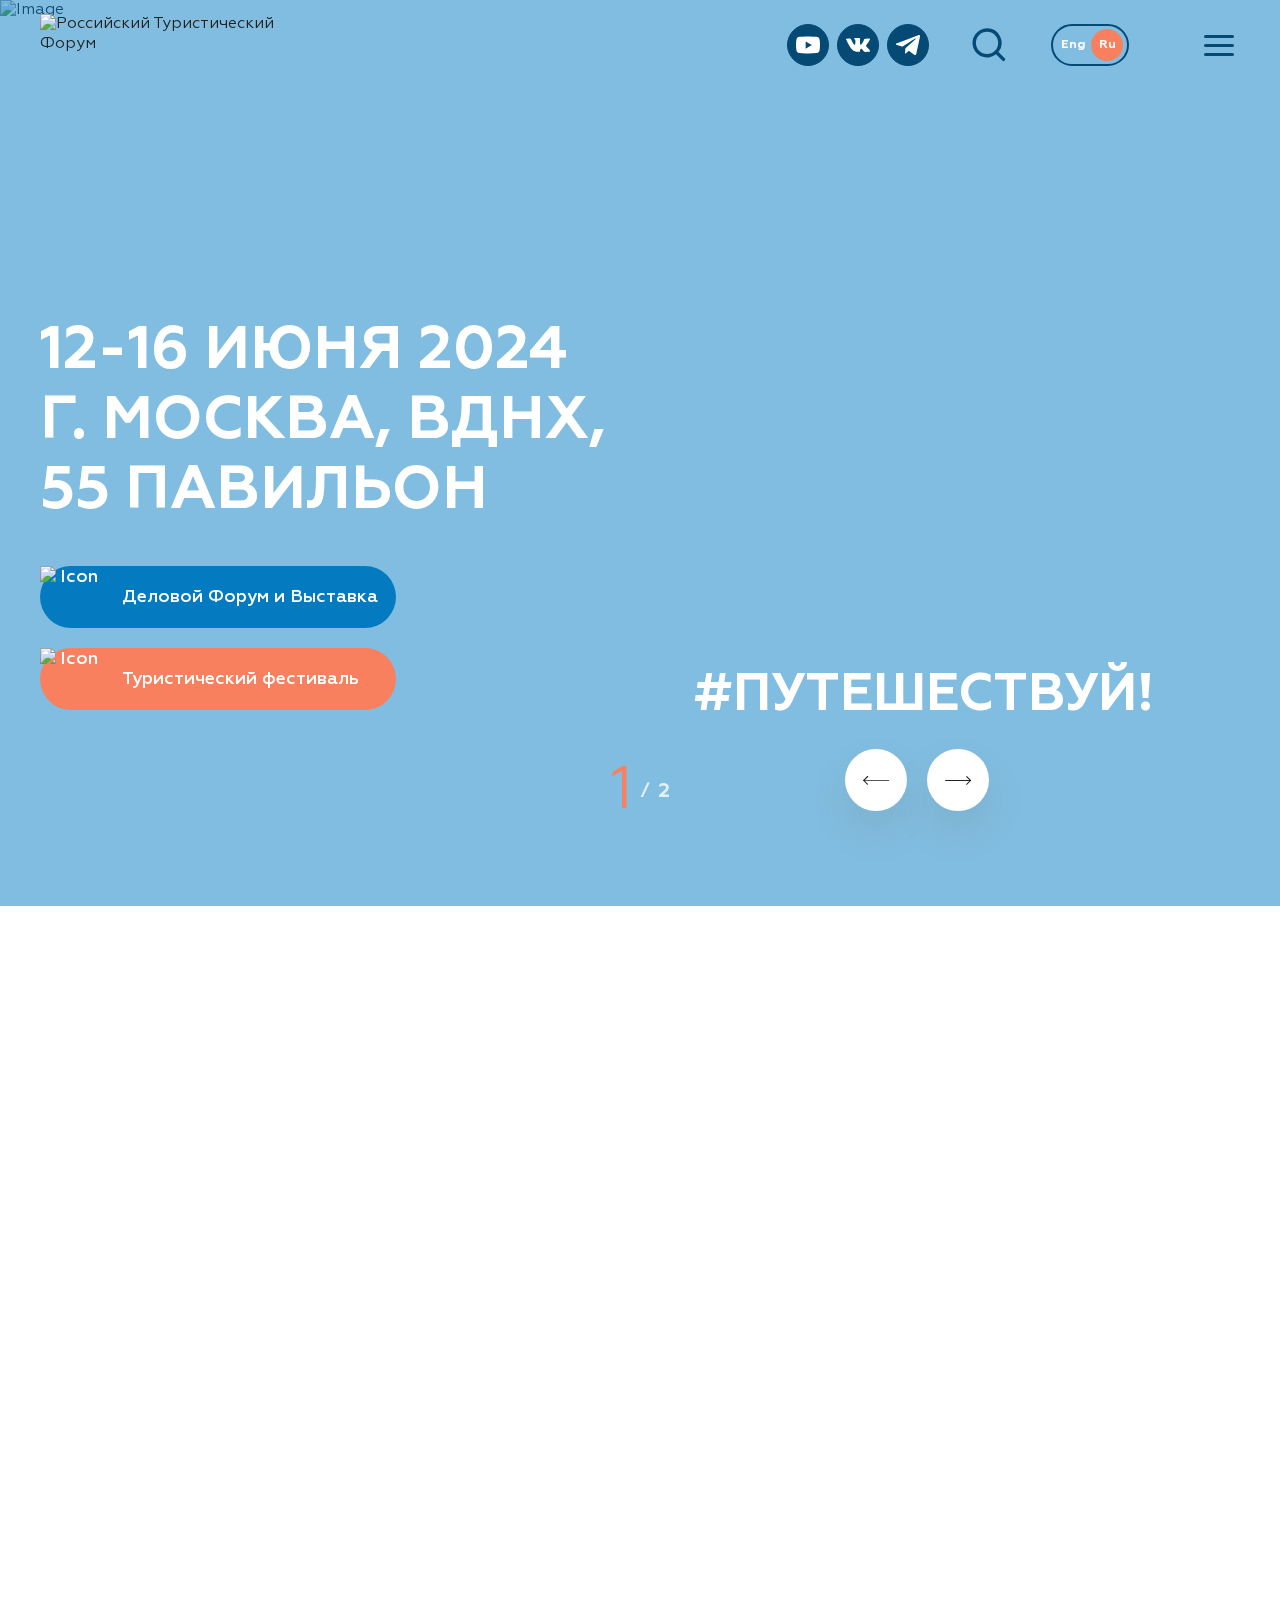
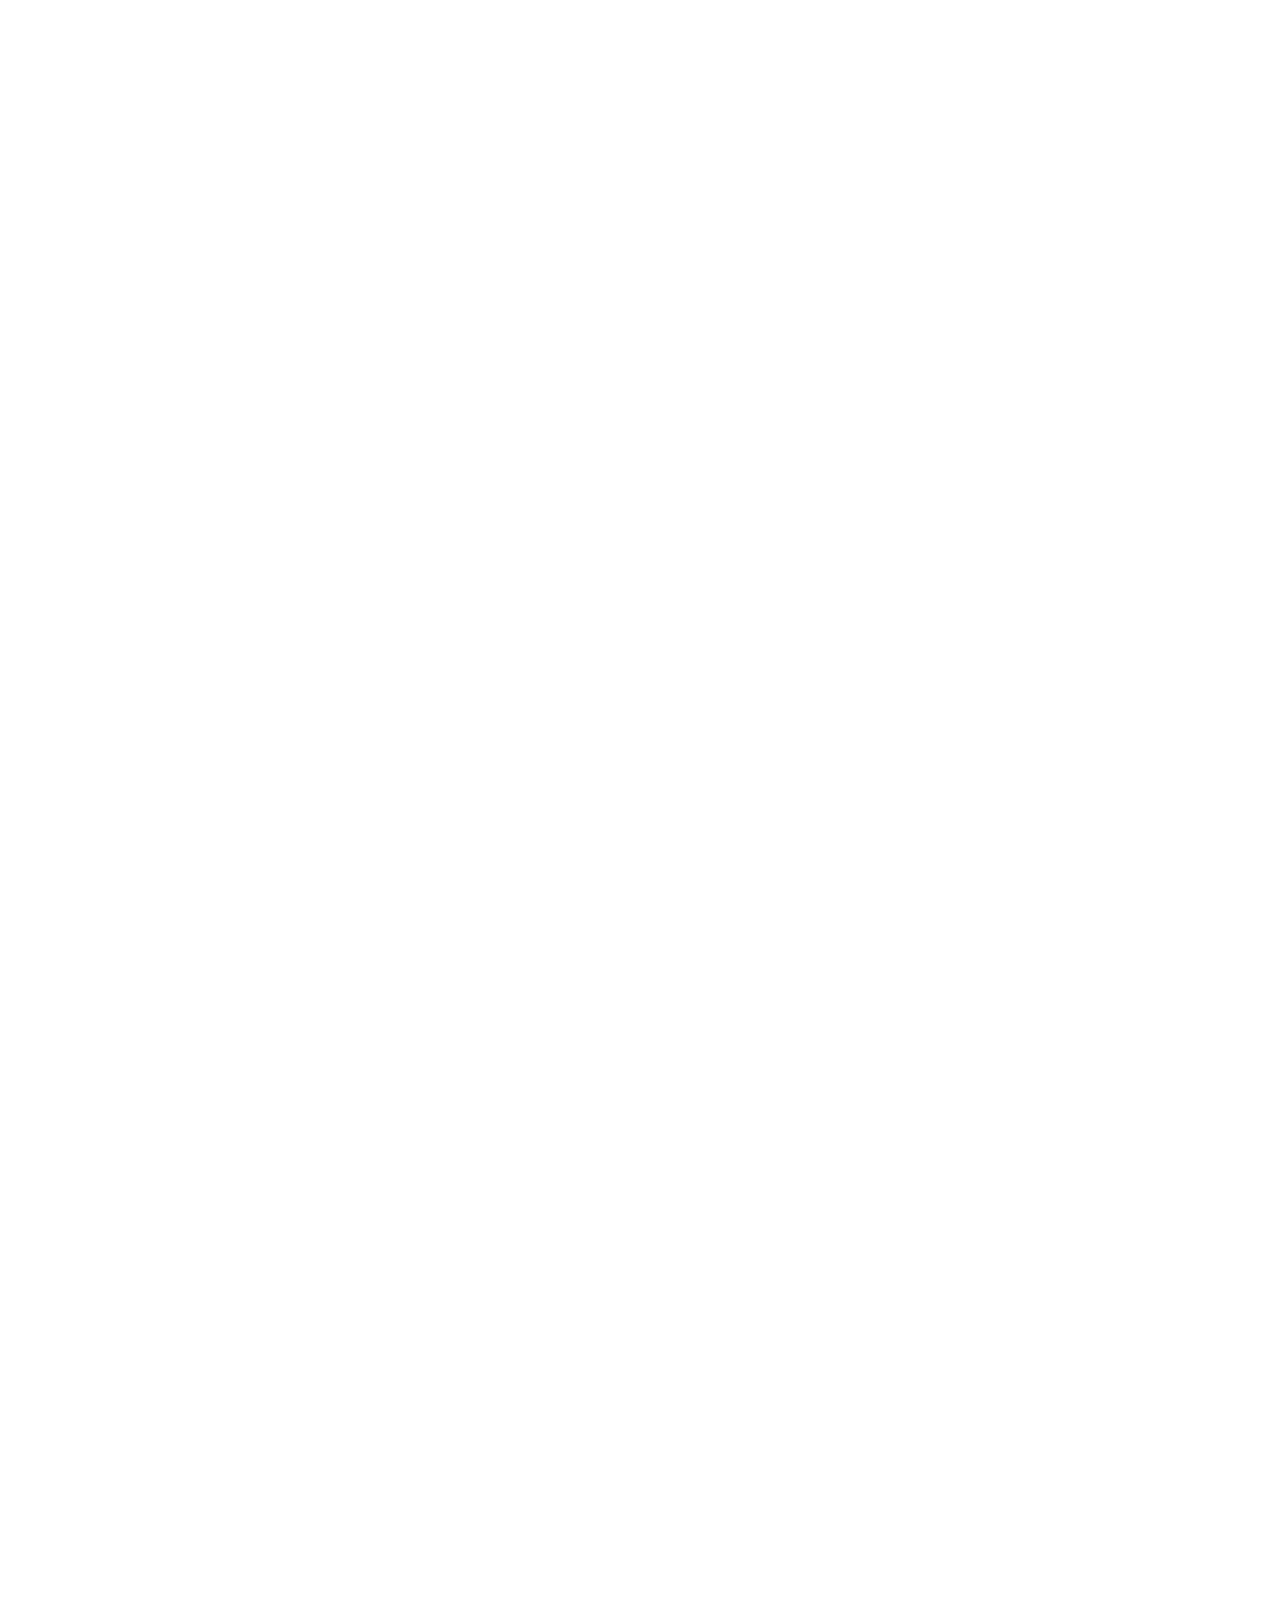
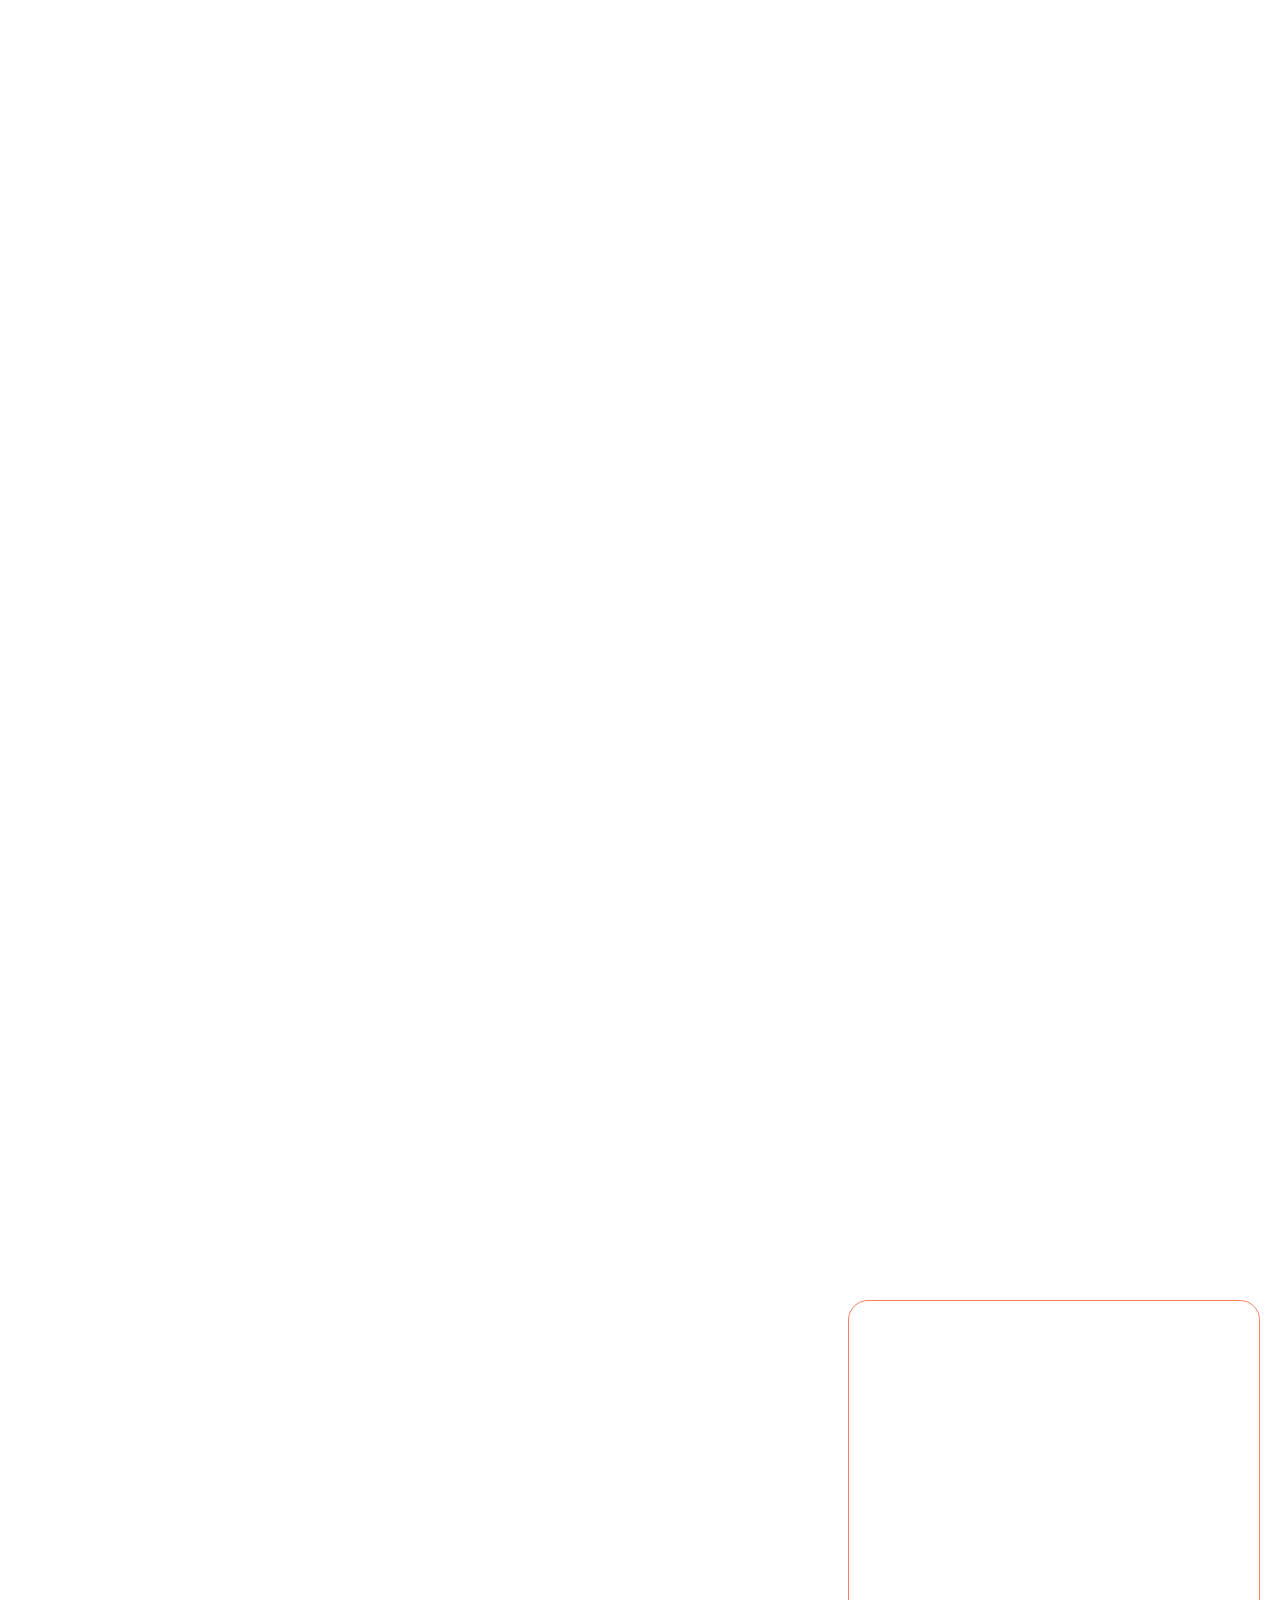
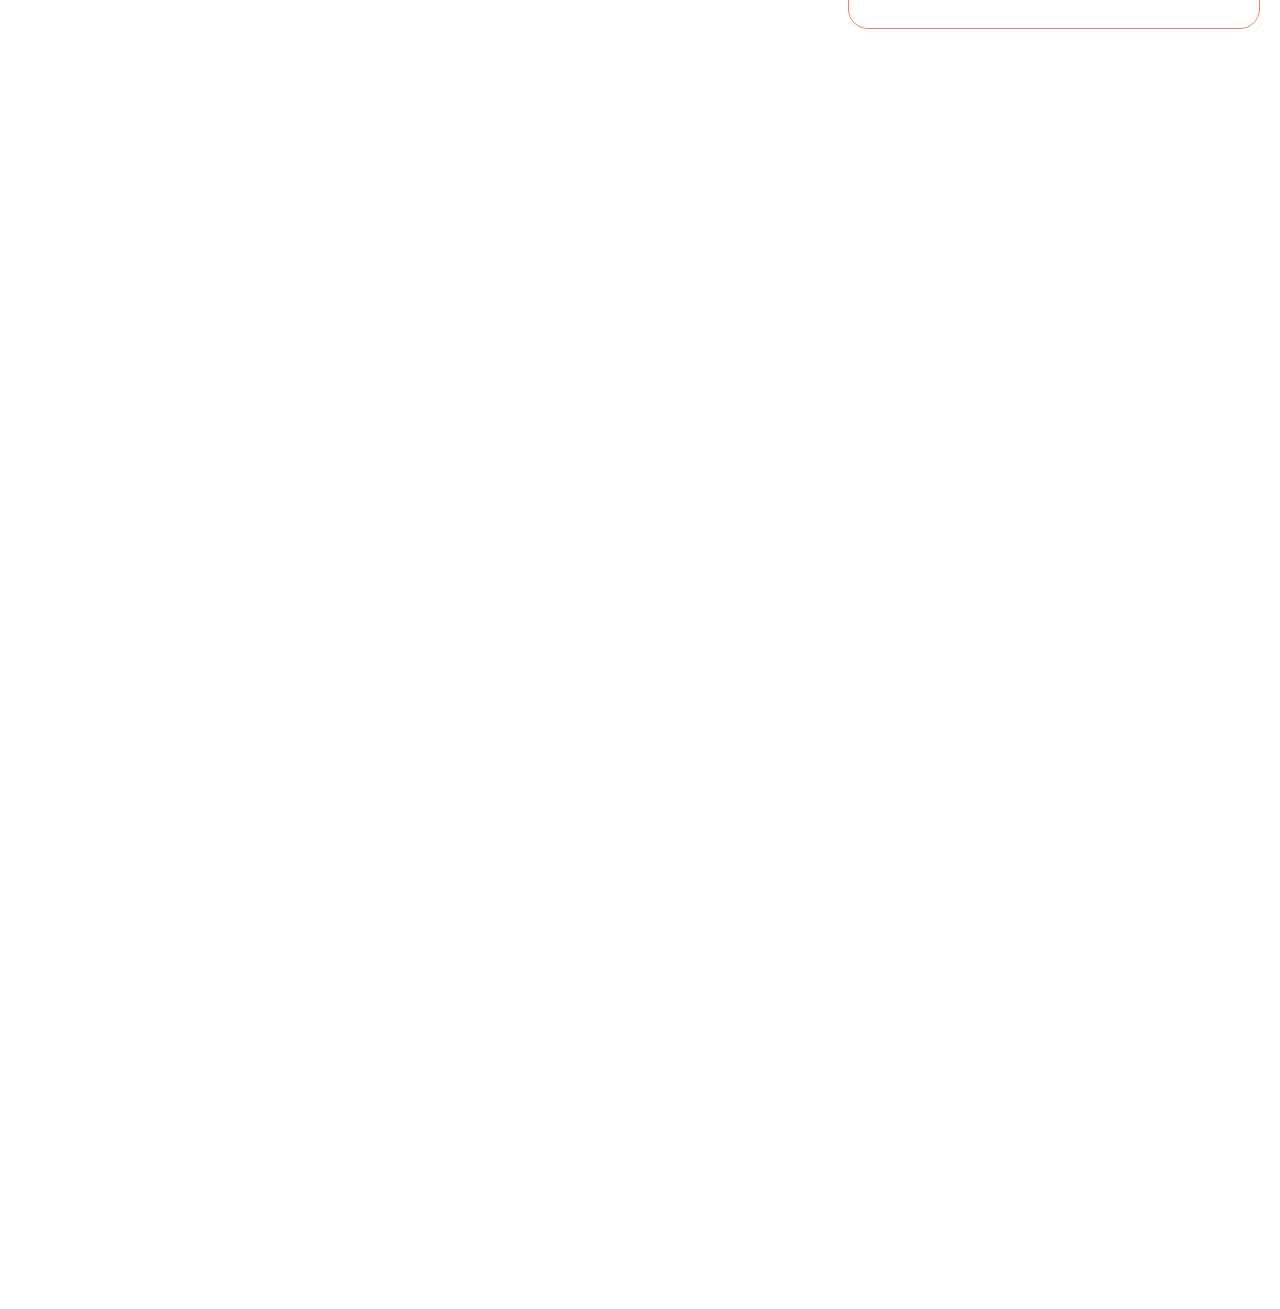
==== commit 8d494166: "fix: Improvements" ====
--- a/index.html
+++ b/index.html
@@ -27,7 +27,7 @@
 	<!-- wrapper -->
 	<div class="wrapper">
 		<!-- header -->
-		<header class="header header--transparent" id="header">
+		<header class="header header--transparent" id="header" data-aos="fade-in">
 			<div class="container">
 				<div class="header__wrapper">
 					<a href="index.html" class="header__logotype">
@@ -108,7 +108,7 @@
 		<!-- content -->
 		<div class="wrapper__content">
 			<!-- main -->
-			<section class="main" id="main">
+			<section class="main" id="main" data-aos="fade-in">
 				<div class="container">
 					<div class="main__wrap">
 						<div class="main__body">
@@ -170,7 +170,7 @@
 			<!-- sub partners -->
 			<div class="sub-partners" id="sub-partners">
 				<div class="container">
-					<div class="sub-partners__wrapper">
+					<div class="sub-partners__wrapper" data-aos="fade-up">
 						<div class="sub-partners__item">
 							<picture class="sub-partners__img">
 								<img src="img/sub-partners-01.png" alt="Image">
@@ -196,7 +196,7 @@
 			</div>
 			<!-- end of sub partners -->
 			<!-- marquee -->
-			<div class="marquee">
+			<div class="marquee" id="marquee" data-aos="fade-up">
 				<div class="splide">
 					<div class="splide__track">
 						<div class="splide__list">
@@ -240,7 +240,7 @@
 			<!-- about forum -->
 			<section class="about-forum" id="about-forum">
 				<div class="container">
-					<div class="about-forum__wrapper">
+					<div class="about-forum__wrapper" data-aos="fade-up">
 						<div class="about-forum__media">
 							<picture class="about-forum__media-img">
 								<img src="img/about-forum-01.jpg" alt="Image">
@@ -285,7 +285,7 @@
 			<section class="experts section-indent" id="experts">
 				<div class="container">
 					<div class="experts__slider">
-						<div class="section-heading experts__top">
+						<div class="section-heading experts__top" data-aos="fade-up">
 							<div class="section-heading__block">
 								<h3 class="section-heading__subtitle">/Наши эксперты</h3>
 								<h2 class="section-heading__title">Приветствия</h2>
@@ -305,7 +305,7 @@
 								</div>
 							</div>
 						</div>
-						<div class="experts__slider-wrapper">
+						<div class="experts__slider-wrapper" data-aos="fade-up">
 							<div class="swiper">
 								<div class="swiper-wrapper">
 									<div class="swiper-slide">
@@ -377,7 +377,7 @@
 			<!-- main news -->
 			<section class="main-news section-indent" id="news">
 				<div class="container">
-					<div class="section-heading section-heading--end">
+					<div class="section-heading section-heading--end" data-aos="fade-up">
 						<div class="section-heading__block">
 							<h3 class="section-heading__subtitle">/Новости</h3>
 							<h2 class="section-heading__title">Что нового?</h2>
@@ -391,7 +391,7 @@
 							</a>
 						</div>
 					</div>
-					<div class="main-news__wrapper">
+					<div class="main-news__wrapper" data-aos="fade-up">
 						<a href="#" class="main-news-card main-news__item">
 							<picture class="main-news-card__img">
 								<img src="img/main-news-01.jpg" alt="Image">
@@ -473,7 +473,7 @@
 							</div>
 						</a>
 					</div>
-					<a href="news.html" class="main-news__more">
+					<a href="news.html" class="main-news__more" data-aos="fade-up">
 						<span>Все новости</span>
 						<svg>
 							<use xlink:href="img/sprite.svg#icon-arrow-more"></use>
@@ -485,13 +485,13 @@
 			<!-- main partners -->
 			<section class="main-partners section-indent" id="partners">
 				<div class="container">
-					<div class="section-heading">
+					<div class="section-heading" data-aos="fade-up">
 						<div class="section-heading__block">
 							<h3 class="section-heading__subtitle">/Наши партнёры</h3>
 							<h2 class="section-heading__title">Нам доверяют</h2>
 						</div>
 					</div>
-					<div class="tabs main-partners__tabs">
+					<div class="tabs main-partners__tabs" data-aos="fade-up">
 						<ul class="tabs__list">
 							<li class="tabs__item is--active">
 								<a href="#" class="tabs__tab">Официальная поддержка</a>
@@ -504,7 +504,7 @@
 							</li>
 						</ul>
 					</div>
-					<div class="main-partners__slider">
+					<div class="main-partners__slider" data-aos="fade-up">
 						<div class="swiper">
 							<div class="swiper-wrapper">
 								<div class="swiper-slide">
@@ -588,7 +588,7 @@
 			</section>
 			<!-- end of main partners -->
 			<!-- promotion banner -->
-			<div class="promotion-banner section-indent-lg" id="promotion-banner">
+			<div class="promotion-banner section-indent-lg" id="promotion-banner" data-aos="fade-up">
 				<div class="container">
 					<a href="#" class="promotion-banner__wrapper">
 						<picture class="promotion-banner__img">
@@ -607,22 +607,22 @@
 				<div class="container">
 					<div class="travel-ideas__wrap">
 						<div class="travel-ideas__left">
-							<div class="section-heading travel-ideas__top">
+							<div class="section-heading travel-ideas__top" data-aos="fade-up">
 								<div class="section-heading__block">
 									<h3 class="section-heading__subtitle">/Идеи для путешествий</h3>
 									<h2 class="section-heading__title">Куда поехать?</h2>
 								</div>
 							</div>
-							<div class="travel-ideas__content">
+							<div class="travel-ideas__content" data-aos="fade-up">
 								<p>Для тех, кто любит приключения и интересные остановки в пути, кто хочет пройти путь донских казаков и получить максимум ярких впечатлений от своего автопутешествия. Удивительные вершины, водоемы, леса и рукотворные сооружения. Россия — огромная и разнообразная страна, которая предлагает множество интересных мест для путешествий. Наконец, не стоит забывать о культурных мероприятиях, таких как фестивали и ярмарки, на которых можно познакомиться с традициями и обычаями народов, проживающих на территории страны.</p>
 							</div>
-							<a href="#" class="travel-ideas__more">
+							<a href="#" class="travel-ideas__more" data-aos="fade-up">
 								<span>Подробнее</span>
 								<svg>
 									<use xlink:href="img/sprite.svg#icon-arrow-more"></use>
 								</svg>
 							</a>
-							<div class="travel-ideas__wrapper">
+							<div class="travel-ideas__wrapper" data-aos="fade-up">
 								<article class="travel-ideas-card travel-ideas__item">
 									<picture class="travel-ideas-card__img">
 										<img src="img/travel-ideas-01.jpg" alt="Image">
@@ -670,7 +670,7 @@
 							</div>
 						</div>
 						<div class="travel-ideas__right">
-							<picture class="travel-ideas__img">
+							<picture class="travel-ideas__img" data-aos="fade-up">
 								<img src="img/travel-ideas-img.jpg" alt="Image">
 							</picture>
 						</div>
@@ -679,7 +679,7 @@
 			</section>
 			<!-- end of travel ideas -->
 			<!-- promotion banner -->
-			<div class="promotion-banner promotion-banner--indent-bottom promotion-banner--border section-indent" id="promotion-banner">
+			<div class="promotion-banner promotion-banner--indent-bottom promotion-banner--border section-indent" id="promotion-banner" data-aos="fade-up">
 				<div class="container">
 					<a href="#" class="promotion-banner__wrapper">
 						<picture class="promotion-banner__img">
@@ -696,7 +696,7 @@
 		</div>
 		<!-- end of content -->
 		<!-- footer -->
-		<footer class="footer" id="footer">
+		<footer class="footer" id="footer" data-aos="fade-in">
 			<div class="container">
 				<div class="footer__top">
 					<a href="index.html" class="footer__logotype">
--- a/css/app.min.css
+++ b/css/app.min.css
@@ -1 +1 @@
-body{position:relative;overflow-x:hidden;font-family:"Geometria",sans-serif;font-size:16px;line-height:1.25;color:#222}ul,ol,li{display:block;padding:0;margin:0;list-style:none}h1,h2,h3,h4,h5,h6{margin:0;font-weight:normal;line-height:1.25}p{margin:0}a{display:inline-block;color:#222;text-decoration:none;-webkit-transition:all .25s ease-in-out;transition:all .25s ease-in-out}a:hover{text-decoration:none;color:#222}a:active{color:#222}input[type=number]{-moz-appearance:textfield}input[type=number]::-webkit-outer-spin-button,input[type=number]::-webkit-inner-spin-button{display:none;-webkit-appearance:none;appearance:none;margin:0}picture{display:block}img{max-width:100%}svg{-webkit-transition:all .25s ease-in-out;transition:all .25s ease-in-out}.container{margin:0 auto;padding:0 40px;max-width:1644px;width:100%}@media screen and (max-width: 767px){.container{padding:0 10px}}.btn{display:block;padding:9px 30px;width:-webkit-fit-content;width:-moz-fit-content;width:fit-content;font-size:18px;font-weight:500;line-height:1.3333333333;text-align:center;color:#fff;background:#047bc1;border:1px solid #047bc1;border-radius:46px;-webkit-transition:all .25s ease-in-out;transition:all .25s ease-in-out}.btn:focus{outline:none}.btn:hover{color:#fff}.btn--coral{background:#f8805f;border-color:#f8805f}@media screen and (hover: hover){.btn:hover{color:#fff;background:#054975;border-color:#054975}.btn--coral:hover{background:#222;border-color:#222}}.input-field--coral .input-field__label{color:#f8805f}.input-field__label{display:block;margin:0 0 10px 0;width:-webkit-fit-content;width:-moz-fit-content;width:fit-content;font-size:18px;font-weight:normal;line-height:1.3333333333;color:#047bc1}.input-field__inner{position:relative;z-index:1}.input-field__textarea,.input-field__input{-webkit-appearance:none;-moz-appearance:none;appearance:none;display:block;padding:9px 20px;width:100%;font-size:18px;font-weight:normal;line-height:1.3333333333;color:#222;background:#fff;border:1px solid #e4f0f8;border-radius:10px;-webkit-transition:all .25s ease-in-out;transition:all .25s ease-in-out}.input-field__textarea::-webkit-input-placeholder, .input-field__input::-webkit-input-placeholder{opacity:1;color:#737373}.input-field__textarea::-moz-placeholder, .input-field__input::-moz-placeholder{opacity:1;color:#737373}.input-field__textarea:-ms-input-placeholder, .input-field__input:-ms-input-placeholder{opacity:1;color:#737373}.input-field__textarea::-ms-input-placeholder, .input-field__input::-ms-input-placeholder{opacity:1;color:#737373}.input-field__textarea::placeholder,.input-field__input::placeholder{opacity:1;color:#737373}.input-field__textarea:focus,.input-field__input:focus{outline:none;border-color:#047bc1}@media screen and (max-width: 767px){.input-field__textarea,.input-field__input{font-size:16px;line-height:1.5}}.input-field__textarea{resize:none;overflow:hidden;min-height:90px}.input-field-captcha__wrapper{display:-webkit-box;display:-ms-flexbox;display:flex;-webkit-box-align:center;-ms-flex-align:center;align-items:center;width:100%}@media screen and (max-width: 767px){.input-field-captcha__wrapper{-webkit-box-orient:vertical;-webkit-box-direction:normal;-ms-flex-direction:column;flex-direction:column}}.input-field-captcha__img{display:block;overflow:hidden;max-width:180px;min-width:180px;height:40px}.input-field-captcha__img>*{display:block;width:100%;height:100%;-o-object-fit:cover;object-fit:cover}@media screen and (max-width: 767px){.input-field-captcha__img{margin:0 auto}}@media screen and (min-width: 768px){.input-field-captcha__img+.input-field-captcha__input,.input-field-captcha__input+.input-field-captcha__img{margin-left:10px}}@media screen and (max-width: 767px){.input-field-captcha__img+.input-field-captcha__input,.input-field-captcha__input+.input-field-captcha__img{margin-top:10px}}.input-field-captcha__input{-webkit-appearance:none;-moz-appearance:none;appearance:none;-webkit-box-flex:1;-ms-flex:1 1 auto;flex:1 1 auto;display:block;padding:9px 20px;width:100%;font-size:18px;font-weight:normal;line-height:1.3333333333;color:#222;background:#fff;border:1px solid #e4f0f8;border-radius:10px;-webkit-transition:all .25s ease-in-out;transition:all .25s ease-in-out}.input-field-captcha__input::-webkit-input-placeholder{opacity:1;color:#737373}.input-field-captcha__input::-moz-placeholder{opacity:1;color:#737373}.input-field-captcha__input:-ms-input-placeholder{opacity:1;color:#737373}.input-field-captcha__input::-ms-input-placeholder{opacity:1;color:#737373}.input-field-captcha__input::placeholder{opacity:1;color:#737373}.input-field-captcha__input:focus{outline:none;border-color:#047bc1}@media screen and (max-width: 767px){.input-field-captcha__input{font-size:16px;line-height:1.5}}.square-checkbox{display:-webkit-box;display:-ms-flexbox;display:flex;-webkit-box-align:center;-ms-flex-align:center;align-items:center;overflow:hidden;cursor:pointer}.square-checkbox__input{display:none}.square-checkbox__input:checked~.square-checkbox__group .square-checkbox__icon{background:#047bc1;border-color:#047bc1}.square-checkbox__input:checked~.square-checkbox__group .square-checkbox__icon::before{opacity:1}.square-checkbox__input[disabled]~.square-checkbox__group{opacity:.4;pointer-events:none}.square-checkbox__group{display:-webkit-box;display:-ms-flexbox;display:flex;-webkit-box-align:center;-ms-flex-align:center;align-items:center;margin:0;cursor:pointer}.square-checkbox__icon{position:relative;display:block;overflow:hidden;margin-right:10px;min-width:20px;width:20px;height:20px;background:#fff;border:1px solid #737373;border-radius:5px;-webkit-transition:all .25s ease-in-out;transition:all .25s ease-in-out}.square-checkbox__icon::before{content:"";position:absolute;top:50%;left:50%;z-index:1;-webkit-transform:translate(-50%, -50%);-ms-transform:translate(-50%, -50%);transform:translate(-50%, -50%);display:block;min-width:11px;width:11px;height:11px;opacity:0;background-image:url(../img/sprite.svg#icon-checkbox-mark-white);background-repeat:no-repeat;background-size:contain;background-position:center center;-webkit-transition:all .25s ease-in-out;transition:all .25s ease-in-out}.square-checkbox__title{display:block;margin:auto 0;font-size:18px;font-weight:normal;line-height:1.3333333333;text-align:left;-webkit-transition:all .25s ease-in-out;transition:all .25s ease-in-out}.select-box{position:relative}.select-box.is--active .select-box__placeholder>svg{-webkit-transform:rotate(180deg);-ms-transform:rotate(180deg);transform:rotate(180deg)}.select-box.is--active .select-box__dropdown{visibility:visible;opacity:1;-webkit-transform:scale(1) translateY(0);-ms-transform:scale(1) translateY(0);transform:scale(1) translateY(0);pointer-events:all}.select-box__inner{display:-webkit-box;display:-ms-flexbox;display:flex;-webkit-box-align:center;-ms-flex-align:center;align-items:center;padding:16px 0;max-width:100%}.select-box__label{display:block;width:-webkit-fit-content;width:-moz-fit-content;width:fit-content;font-size:16px;font-weight:500;color:#737373}.select-box__label+.select-box__placeholder{margin-left:10px}.select-box__placeholder{display:-webkit-box;display:-ms-flexbox;display:flex;-webkit-box-align:center;-ms-flex-align:center;align-items:center;overflow:hidden;padding:0;width:-webkit-fit-content;width:-moz-fit-content;width:fit-content;font-size:16px;font-weight:500;color:#047bc1;background:rgba(0,0,0,0);border:none;border-radius:0;-webkit-transition:all .25s ease-in-out;transition:all .25s ease-in-out}.select-box__placeholder>svg{min-width:12px;width:12px;height:12px;color:#047bc1}.select-box__placeholder>*+*{margin-left:10px}.select-box__placeholder:focus{outline:none}.select-box__dropdown{position:absolute;top:calc(100% - 6px);left:0;z-index:100;-webkit-transform:scale(0.99) translateY(-0.7em);-ms-transform:scale(0.99) translateY(-0.7em);transform:scale(0.99) translateY(-0.7em);display:block;overflow:hidden;visibility:hidden;opacity:0;-webkit-transform-origin:top;-ms-transform-origin:top;transform-origin:top;width:100%;background:#f8f8f8;border-radius:10px;-webkit-transition-timing-function:cubic-bezier(0.16, 1, 0.3, 1);transition-timing-function:cubic-bezier(0.16, 1, 0.3, 1);-webkit-transition-duration:500ms;transition-duration:500ms;-webkit-transition-property:opacity,-webkit-transform;transition-property:opacity,-webkit-transform;transition-property:opacity,transform;transition-property:opacity,transform,-webkit-transform;pointer-events:none;will-change:opacity,transform}.select-box__item.is--active .select-box__link{background:#e4f0f8}.select-box__link{display:block;padding:6px;width:100%;font-size:14px;font-weight:500;color:#047bc1}.select-box__link:hover{color:#047bc1}.select-box__link:active{background:#e4f0f8}@media screen and (hover: hover){.select-box__link:hover{background:#e4f0f8}}.c-socnav--bg .c-socnav__link{background:#054975}@media screen and (hover: hover){.c-socnav--bg .c-socnav__link:hover{background:#f8805f}.c-socnav--bg .c-socnav__link:hover>svg{color:#fff}}.c-socnav--bg .c-socnav__icon{color:#fff}.c-socnav__list{display:-webkit-box;display:-ms-flexbox;display:flex;-webkit-box-align:center;-ms-flex-align:center;align-items:center;width:-webkit-fit-content;width:-moz-fit-content;width:fit-content}.c-socnav__item+.c-socnav__item{margin-left:8px}.c-socnav__link{display:-webkit-box;display:-ms-flexbox;display:flex;-webkit-box-align:center;-ms-flex-align:center;align-items:center;-webkit-box-pack:center;-ms-flex-pack:center;justify-content:center;min-width:42px;width:42px;height:42px;border:1px solid #054975;border-radius:50%}@media screen and (hover: hover){.c-socnav__link:hover{border-color:#f8805f}.c-socnav__link:hover>svg{color:#f8805f}}.c-socnav__icon{min-width:24px;width:24px;height:24px;color:#054975}.c-language__list{display:-webkit-box;display:-ms-flexbox;display:flex;-webkit-box-align:center;-ms-flex-align:center;align-items:center;padding:3px 4px;width:-webkit-fit-content;width:-moz-fit-content;width:fit-content;border:2px solid #054975;border-radius:30px}.c-language__item.is--active .c-language__link{color:#fff;background:#f8805f}.c-language__item+.c-language__item{margin-left:2px}.c-language__link{display:-webkit-box;display:-ms-flexbox;display:flex;-webkit-box-align:center;-ms-flex-align:center;align-items:center;-webkit-box-pack:center;-ms-flex-pack:center;justify-content:center;min-width:32px;width:32px;height:32px;font-size:12px;font-weight:bold;text-align:center;color:#222;border-radius:50%}@media screen and (hover: hover){.c-language__link:hover{color:#054975}}.c-sections__scroll{overflow-x:auto;overflow-y:hidden;margin:0 -40px -30px;padding:0 40px 30px;max-width:calc(100% + 80px);-webkit-clip-path:inset(0 0 30px 0);clip-path:inset(0 0 30px 0)}@media screen and (max-width: 767px){.c-sections__scroll{display:none}}.c-sections__list{display:-webkit-box;display:-ms-flexbox;display:flex;-webkit-box-align:center;-ms-flex-align:center;align-items:center;-webkit-box-pack:justify;-ms-flex-pack:justify;justify-content:space-between;padding:14px 20px;min-width:-webkit-max-content;min-width:-moz-max-content;min-width:max-content;background:#fff;border:2px solid #e4f0f8;border-radius:319px}@media screen and (max-width: 1023px){.c-sections__list{padding:9px 20px}}.c-sections__item+.c-sections__item{margin-left:40px}.c-sections__link{display:block;width:-webkit-fit-content;width:-moz-fit-content;width:fit-content;font-size:16px;font-weight:500;white-space:nowrap}@media screen and (max-width: 1023px){.c-sections__link{font-size:14px;line-height:1.2857142857}}.c-sections__select{width:100%}@media screen and (min-width: 768px){.c-sections__select{display:none}}.c-share__wrapper{display:-webkit-box;display:-ms-flexbox;display:flex;-webkit-box-align:center;-ms-flex-align:center;align-items:center;width:-webkit-fit-content;width:-moz-fit-content;width:fit-content}.c-share__title{display:block;width:-webkit-fit-content;width:-moz-fit-content;width:fit-content;font-size:16px;font-weight:500;color:#737373}.c-share__title+.c-share__list,.c-share__list+.c-share__title{margin-left:10px}.c-share__list{display:-webkit-box;display:-ms-flexbox;display:flex;-webkit-box-align:center;-ms-flex-align:center;align-items:center;-ms-flex-wrap:wrap;flex-wrap:wrap;margin-right:-8px;margin-bottom:-8px;width:-webkit-fit-content;width:-moz-fit-content;width:fit-content}.c-share__item{margin-right:8px;margin-bottom:8px}.c-share__link{display:-webkit-box;display:-ms-flexbox;display:flex;-webkit-box-align:center;-ms-flex-align:center;align-items:center;-webkit-box-pack:center;-ms-flex-pack:center;justify-content:center;padding:0;min-width:42px;width:42px;height:42px;font-size:0;background:#054975;border:none;border-radius:50%;-webkit-transition:all .25s ease-in-out;transition:all .25s ease-in-out}.c-share__link:focus{outline:none}@media screen and (hover: hover){.c-share__link:hover{background:#047bc1}}.c-share__icon{min-width:20px;width:20px;height:20px;color:#fff}.breadcrumb{padding:20px 0}@media screen and (max-width: 767px){.breadcrumb{padding:10px 0}}.breadcrumb__list{display:-webkit-box;display:-ms-flexbox;display:flex;-webkit-box-align:start;-ms-flex-align:start;align-items:flex-start;-ms-flex-wrap:wrap;flex-wrap:wrap}.breadcrumb__item{display:-webkit-box;display:-ms-flexbox;display:flex;-webkit-box-align:center;-ms-flex-align:center;align-items:center;width:-webkit-fit-content;width:-moz-fit-content;width:fit-content}.breadcrumb__item:not(:last-child)::after{content:"|";display:block;margin:0 10px;width:-webkit-fit-content;width:-moz-fit-content;width:fit-content;font-size:14px;font-weight:500;color:#737373}.breadcrumb__item:last-child .breadcrumb__link{color:#737373;pointer-events:none}.breadcrumb__link{display:block;padding:4px 0;width:-webkit-fit-content;width:-moz-fit-content;width:fit-content;font-size:14px;font-weight:500;line-height:1.5;color:#047bc1}.breadcrumb__link:hover{color:#047bc1}@media screen and (hover: hover){.breadcrumb__link:hover{color:#054975}}.tabs__list{display:-webkit-box;display:-ms-flexbox;display:flex;-webkit-box-align:center;-ms-flex-align:center;align-items:center;overflow-x:auto;overflow-y:hidden;margin:0 -40px -30px;padding:0 40px 30px;max-width:calc(100% + 80px);-webkit-clip-path:inset(0 0 30px 0);clip-path:inset(0 0 30px 0)}@media screen and (max-width: 767px){.tabs__list{margin:0 -10px -30px;padding:0 10px 30px;max-width:calc(100% + 20px)}}.tabs__item{display:-webkit-box;display:-ms-flexbox;display:flex;-webkit-box-align:center;-ms-flex-align:center;align-items:center}.tabs__item.is--active .tabs__tab{font-weight:bold;color:#054975}.tabs__item+.tabs__item::before{content:"";display:block;margin:0 20px;min-width:50px;width:50px;height:2px;background:#e4f0f8}@media screen and (max-width: 767px){.tabs__item+.tabs__item::before{margin:0 10px;min-width:40px;width:40px}}.tabs__tab{display:block;padding:16px 0;width:-webkit-fit-content;width:-moz-fit-content;width:fit-content;font-size:16px;font-weight:500;white-space:nowrap;color:#222;background:rgba(0,0,0,0);border:none;border-radius:0;-webkit-transition:all .25s ease-in-out;transition:all .25s ease-in-out}.tabs__tab:focus{outline:none}@media screen and (hover: hover){.tabs__tab:hover{color:#054975}}@media screen and (max-width: 767px){.tabs__tab{font-size:14px}}.tabs__wrapper{display:none;margin-top:20px}.tabs__wrapper.is--active{display:block}@media screen and (max-width: 767px){.tabs__wrapper{margin-top:10px}}.pagination__list{display:-webkit-box;display:-ms-flexbox;display:flex;-webkit-box-align:center;-ms-flex-align:center;align-items:center;width:-webkit-fit-content;width:-moz-fit-content;width:fit-content}.pagination__item.is--active .pagination__btn{color:#fff;background:#f8805f}@media screen and (max-width: 767px){.pagination__item.is--mobile-hidden{display:none}}.pagination__item+.pagination__item{margin-left:10px}.pagination__btn{display:-webkit-box;display:-ms-flexbox;display:flex;-webkit-box-align:center;-ms-flex-align:center;align-items:center;-webkit-box-pack:center;-ms-flex-pack:center;justify-content:center;padding:0;min-width:35px;width:35px;height:35px;font-size:16px;font-weight:normal;line-height:1;color:#222;background:#f8f8f8;border:none;border-radius:6px;-webkit-transition:all .25s ease-in-out;transition:all .25s ease-in-out}.pagination__btn:focus{outline:none}@media screen and (hover: hover){.pagination__btn:hover{color:#fff;background:#f8805f}}.header{position:relative;z-index:100}.header::before{content:"";position:absolute;top:0;left:50%;z-index:-1;-webkit-transform:translate(-50%, 0);-ms-transform:translate(-50%, 0);transform:translate(-50%, 0);display:block;width:100%;height:100%;background:#fff}.header::after{content:"";position:absolute;top:0;left:50%;z-index:-2;-webkit-transform:translate(-50%, 0);-ms-transform:translate(-50%, 0);transform:translate(-50%, 0);display:block;max-width:100%;width:1194px;height:100%;border-bottom:1px solid #222;-webkit-box-shadow:0px -40px 100px rgba(0,0,0,.25);box-shadow:0px -40px 100px rgba(0,0,0,.25)}.header--transparent::before,.header--transparent::after{display:none}.header--transparent .header__logotype .default{opacity:0}.header--transparent .header__logotype .white{opacity:1}.header--transparent .nav__link{color:#fff}.header--transparent .nav__link:hover{color:#fff}.header--transparent .c-language__link{color:#fff}.header--transparent .c-language__link:hover{color:#fff}.header__wrapper{display:-webkit-box;display:-ms-flexbox;display:flex;-webkit-box-align:center;-ms-flex-align:center;align-items:center;-webkit-box-pack:justify;-ms-flex-pack:justify;justify-content:space-between;padding:30px 0}@media screen and (min-width: 768px)and (max-width: 1399px){.header__wrapper{padding:14px 0}}@media screen and (max-width: 767px){.header__wrapper{padding:7px 0}}.header__logotype{position:relative;z-index:1;display:block;margin-right:20px;overflow:hidden;min-width:244px;width:244px;height:62px}.header__logotype img{position:absolute;top:0;left:0;z-index:1;display:block;max-height:100%;width:100%;height:100%;-o-object-fit:contain;object-fit:contain}.header__logotype .white{opacity:0}@media screen and (max-width: 1023px){.header__logotype{min-width:140px;width:140px;height:36px}}.header__nav{margin-right:auto;margin-left:auto}@media screen and (max-width: 1399px){.header__nav{display:none}}.header__socnav{margin-right:auto;margin-left:auto}@media screen and (max-width: 1399px){.header__socnav{margin-right:40px}}@media screen and (max-width: 767px){.header__socnav{display:none}}@media screen and (max-width: 767px){.header__language{display:none}}.header__search-trigger{margin-right:40px;margin-left:auto}@media screen and (min-width: 1400px)and (max-width: 1599px){.header__search-trigger{margin-right:15px}}@media screen and (min-width: 768px)and (max-width: 1399px){.header__search-trigger{margin-left:0}}@media screen and (max-width: 767px){.header__search-trigger{margin-right:0}}.nav__list{display:-webkit-box;display:-ms-flexbox;display:flex;-webkit-box-align:center;-ms-flex-align:center;align-items:center;width:-webkit-fit-content;width:-moz-fit-content;width:fit-content}.nav__item+.nav__item{margin-left:30px}@media screen and (min-width: 1400px)and (max-width: 1599px){.nav__item+.nav__item{margin-left:20px}}.nav__link{display:block;width:-webkit-fit-content;width:-moz-fit-content;width:fit-content;font-size:18px;font-weight:500}.header-search-trigger{display:-webkit-box;display:-ms-flexbox;display:flex;-webkit-box-align:center;-ms-flex-align:center;align-items:center;-webkit-box-pack:center;-ms-flex-pack:center;justify-content:center;padding:0;min-width:42px;width:42px;height:42px;font-size:0;background:rgba(0,0,0,0);border:none;border-radius:0;-webkit-transition:all .25s ease-in-out;transition:all .25s ease-in-out}.header-search-trigger>svg{min-width:42px;width:42px;height:42px;color:#054975}.header-search-trigger:focus{outline:none}@media screen and (max-width: 767px){.header-search-trigger{min-width:30px;width:30px;height:30px}.header-search-trigger>svg{min-width:30px;width:30px;height:30px}}.hamburger{position:relative;z-index:1;display:block;margin:0 auto;padding:0;min-width:42px;width:42px;height:42px;font-size:0;background:rgba(0,0,0,0);border:none;border-radius:0;-webkit-transition:all .25s ease-in-out;transition:all .25s ease-in-out}@media screen and (max-width: 1399px){.hamburger{-webkit-box-ordinal-group:2;-ms-flex-order:1;order:1}}@media screen and (min-width: 768px)and (max-width: 1399px){.hamburger{margin:0 0 0 69px}}@media screen and (max-width: 767px){.hamburger{margin:0 0 0 25px}}.hamburger__inner{position:absolute;left:6px;z-index:1;display:block;width:30px;height:3px;background:#054975;border-radius:15px;-webkit-transition:all .25s ease-in-out;transition:all .25s ease-in-out}.hamburger__inner:first-child{top:10.5px}.hamburger__inner:nth-child(2){top:19.5px}.hamburger__inner:last-child{top:28.5px}.footer{position:relative;z-index:1;overflow:hidden;margin-top:100px;padding:30px 0;background:#f8f8f8}.footer::before{content:"";position:absolute;top:-1px;right:0;z-index:-2;display:block;width:1111px;height:331px;opacity:.1;background-image:url(../img/bg-decor.svg);background-repeat:no-repeat;background-size:contain;background-position:center center}.footer::after{content:"";position:absolute;top:-1px;right:1111px;z-index:-1;-webkit-transform:translate(100%, 0);-ms-transform:translate(100%, 0);transform:translate(100%, 0);display:block;width:570px;height:331px;background:-webkit-gradient(linear, left top, right top, from(#F8F8F8), to(rgba(248, 248, 248, 0)));background:linear-gradient(90deg, #F8F8F8 0%, rgba(248, 248, 248, 0) 100%)}@media screen and (max-width: 1199px){.footer::before{top:0;right:auto;left:-155px;width:1299px;height:387px}.footer::after{top:0;right:auto;left:0;-webkit-transform:none;-ms-transform:none;transform:none;width:73%;height:100%}}@media screen and (max-width: 1023px){.footer{margin-top:40px;padding:28px 0}}.footer__top{text-align:center}.footer__logotype{display:block;margin:0 auto;overflow:hidden;min-width:225px;width:225px;height:56px}.footer__logotype img{display:block;width:100%;height:100%;-o-object-fit:contain;object-fit:contain}@media screen and (max-width: 767px){.footer__logotype{min-width:180px;width:180px;height:44px}}.footer__logotype+.footer__contacts,.footer__contacts+.footer__logotype{margin-top:20px}.footer__contact{display:block;margin:0 auto;width:-webkit-fit-content;width:-moz-fit-content;width:fit-content;font-size:18px;font-weight:normal;line-height:1.5555555556;color:#054975}.footer__contact--medium{font-weight:500}.footer__contact:hover{color:#054975}@media screen and (hover: hover){.footer__contact:hover{color:#047bc1}}@media screen and (max-width: 767px){.footer__contact{font-size:16px}}.footer__contact+.footer__contact{margin-top:10px}.footer__bottom{position:relative;z-index:1;display:-webkit-box;display:-ms-flexbox;display:flex;-webkit-box-align:center;-ms-flex-align:center;align-items:center;-webkit-box-pack:justify;-ms-flex-pack:justify;justify-content:space-between;margin-top:20px;padding-top:20px;border-top:1px solid #e4f0f8}@media screen and (min-width: 1200px){.footer__bottom{min-height:62px}}@media screen and (max-width: 1199px){.footer__bottom{-ms-flex-wrap:wrap;flex-wrap:wrap}}.footer__list{display:-webkit-box;display:-ms-flexbox;display:flex;-webkit-box-align:center;-ms-flex-align:center;align-items:center;width:-webkit-fit-content;width:-moz-fit-content;width:fit-content}@media screen and (min-width: 1200px){.footer__list{max-width:40%}}@media screen and (min-width: 1024px)and (max-width: 1199px){.footer__list{width:calc(50% - 5px)}}@media screen and (max-width: 1023px){.footer__list{-webkit-box-pack:center;-ms-flex-pack:center;justify-content:center;width:100%}}@media screen and (max-width: 767px){.footer__list{-webkit-box-orient:vertical;-webkit-box-direction:normal;-ms-flex-direction:column;flex-direction:column}}.footer__list-item+.footer__list-item{margin-left:18px}@media screen and (max-width: 767px){.footer__list-item+.footer__list-item{margin:6px auto 0}}.footer__link{display:block;width:-webkit-fit-content;width:-moz-fit-content;width:fit-content;font-size:12px;font-weight:normal;color:#737373}.footer__link:hover{color:#737373}@media screen and (hover: hover){.footer__link:hover{color:#222}}@media screen and (max-width: 767px){.footer__link{margin:0 auto;text-align:center}}@media screen and (min-width: 1200px){.footer__socnav{position:absolute;left:50%;-webkit-transform:translate(-50%, 0);-ms-transform:translate(-50%, 0);transform:translate(-50%, 0)}}@media screen and (max-width: 1199px){.footer__socnav{-webkit-box-ordinal-group:0;-ms-flex-order:-1;order:-1;width:100%}.footer__socnav .c-socnav__list{margin:0 auto}}@media screen and (min-width: 767px)and (max-width: 1199px){.footer__socnav{margin-bottom:10px}}@media screen and (max-width: 767px){.footer__socnav{margin-bottom:8px}}.footer__copyright{display:block;width:-webkit-fit-content;width:-moz-fit-content;width:fit-content;font-size:12px;font-weight:normal;letter-spacing:-0.02em;text-align:right;color:#737373}@media screen and (min-width: 1200px){.footer__copyright{max-width:40%}}@media screen and (min-width: 1024px)and (max-width: 1199px){.footer__copyright{margin-left:10px;width:calc(50% - 5px)}}@media screen and (max-width: 1023px){.footer__copyright{width:100%;text-align:center}}@media screen and (min-width: 768px)and (max-width: 1023px){.footer__copyright{margin-top:10px}}@media screen and (max-width: 767px){.footer__copyright{margin-top:6px}}.scroll-disabled{overflow:hidden}.wrapper{display:-webkit-box;display:-ms-flexbox;display:flex;-webkit-box-orient:vertical;-webkit-box-direction:normal;-ms-flex-direction:column;flex-direction:column;min-height:100vh}.wrapper__content{-webkit-box-flex:1;-ms-flex:1 1 100%;flex:1 1 100%}.section-indent{margin-top:50px;padding-top:50px}@media screen and (max-width: 1023px){.section-indent{margin-top:20px;padding-top:20px}}.section-indent-lg{margin-top:100px;padding-top:100px}@media screen and (max-width: 1023px){.section-indent-lg{margin-top:40px;padding-top:40px}}.section-heading{display:-webkit-box;display:-ms-flexbox;display:flex;-webkit-box-align:start;-ms-flex-align:start;align-items:flex-start;-webkit-box-pack:justify;-ms-flex-pack:justify;justify-content:space-between;margin-bottom:40px}@media screen and (min-width: 1024px){.section-heading--end{-webkit-box-align:end;-ms-flex-align:end;align-items:flex-end}}@media screen and (max-width: 1023px){.section-heading{margin-bottom:20px}}@media screen and (max-width: 767px){.section-heading{-webkit-box-orient:vertical;-webkit-box-direction:normal;-ms-flex-direction:column;flex-direction:column}}.section-heading__subtitle{display:block;width:-webkit-fit-content;width:-moz-fit-content;width:fit-content;font-size:20px;font-weight:500;color:#047bc1}@media screen and (max-width: 767px){.section-heading__subtitle{font-size:16px;line-height:1.8125}}.section-heading__subtitle+.section-heading__title,.section-heading__title+.section-heading__subtitle{margin-top:10px}.section-heading__title{display:block;width:-webkit-fit-content;width:-moz-fit-content;width:fit-content;font-size:60px;font-weight:500;color:#054975}@media screen and (min-width: 768px)and (max-width: 1023px){.section-heading__title{font-size:40px}}@media screen and (max-width: 767px){.section-heading__title{font-size:30px;line-height:1.3333333333}}.section-heading__link{display:-webkit-box;display:-ms-flexbox;display:flex;-webkit-box-align:center;-ms-flex-align:center;align-items:center;-webkit-box-pack:center;-ms-flex-pack:center;justify-content:center;padding:12px 20px;width:-webkit-fit-content;width:-moz-fit-content;width:fit-content;font-size:16px;font-weight:bold;color:#f8805f}.section-heading__link>svg{min-width:12px;width:12px;height:12px;color:#f8805f}.section-heading__link>*+*{margin-left:20px}.section-heading__link:hover{color:#f8805f}@media screen and (hover: hover){.section-heading__link:hover{color:#054975}.section-heading__link:hover>svg{color:#054975}}@media screen and (max-width: 767px){.section-heading__link{display:none}}.section-heading__controls{display:-webkit-box;display:-ms-flexbox;display:flex;-webkit-box-align:center;-ms-flex-align:center;align-items:center;width:-webkit-fit-content;width:-moz-fit-content;width:fit-content}@media screen and (max-width: 767px){.section-heading__controls{display:none}}.section-heading__controls .swiper-button-prev,.section-heading__controls .swiper-button-next{position:static;-webkit-transform:none;-ms-transform:none;transform:none;display:-webkit-box;display:-ms-flexbox;display:flex;-webkit-box-align:center;-ms-flex-align:center;align-items:center;-webkit-box-pack:center;-ms-flex-pack:center;justify-content:center;margin:0;padding:0;min-width:62px;width:62px;height:62px;font-size:0;background:#fff;border:none;border-radius:50%;-webkit-box-shadow:0px 20px 35px rgba(115,115,115,.15);box-shadow:0px 20px 35px rgba(115,115,115,.15);-webkit-transition:all .25s ease-in-out;transition:all .25s ease-in-out}.section-heading__controls .swiper-button-prev::after,.section-heading__controls .swiper-button-next::after{display:none}.section-heading__controls .swiper-button-prev:focus,.section-heading__controls .swiper-button-next:focus{outline:none}@media screen and (hover: hover){.section-heading__controls .swiper-button-prev:hover,.section-heading__controls .swiper-button-next:hover{background:#737373}.section-heading__controls .swiper-button-prev:hover>svg,.section-heading__controls .swiper-button-next:hover>svg{color:#fff}}.section-heading__controls .swiper-button-next{margin-left:20px}.section-heading__controls .swiper-button-icon{min-width:27px;width:27px;height:27px;color:#222}.section-top{margin-bottom:20px}.section-top--indent-lg{margin-bottom:40px}@media screen and (max-width: 1023px){.section-top--indent-lg{margin-bottom:20px}}.section-top__inner{display:-webkit-box;display:-ms-flexbox;display:flex;-webkit-box-align:center;-ms-flex-align:center;align-items:center;-webkit-box-pack:justify;-ms-flex-pack:justify;justify-content:space-between}@media screen and (max-width: 767px){.section-top__inner{-webkit-box-orient:vertical;-webkit-box-direction:normal;-ms-flex-direction:column;flex-direction:column;-webkit-box-align:start;-ms-flex-align:start;align-items:flex-start}}.section-top__title{display:block;width:-webkit-fit-content;width:-moz-fit-content;width:fit-content;font-size:60px;font-weight:500;color:#054975}@media screen and (min-width: 768px)and (max-width: 1023px){.section-top__title{font-size:40px}}@media screen and (max-width: 767px){.section-top__title{font-size:30px}}.section-top__title+.section-top__link{margin-top:0;margin-left:20px}@media screen and (max-width: 767px){.section-top__title+.section-top__link{margin-top:12.5px;margin-left:0}}.section-top__link{display:-webkit-box;display:-ms-flexbox;display:flex;-webkit-box-align:center;-ms-flex-align:center;align-items:center;-webkit-box-pack:center;-ms-flex-pack:center;justify-content:center;margin-top:10px;width:-webkit-fit-content;width:-moz-fit-content;width:fit-content;font-size:18px;font-weight:bold;color:#047bc1}.section-top__link>svg{min-width:30px;width:30px;height:30px;color:#047bc1}.section-top__link>*+*{margin-left:10px}.section-top__link:hover{color:#047bc1}@media screen and (max-width: 767px){.section-top__link{margin-top:12.5px}}.section-top__description{display:block;margin-top:10px;max-width:904px;width:-webkit-fit-content;width:-moz-fit-content;width:fit-content;font-size:18px;font-weight:normal;line-height:1.3333333333}@media screen and (min-width: 768px)and (max-width: 1023px){.section-top__description{font-size:14px;line-height:1.25}}@media screen and (max-width: 767px){.section-top__description{margin-top:20px;font-size:12px;line-height:1.25}}.section-bg{position:relative}.section-bg::before{content:"";position:absolute;top:0;right:0;z-index:-1;display:block;width:686px;height:474px;background-image:url(../img/section-top-bg.png);background-repeat:no-repeat;background-size:contain;background-position:center center}@media screen and (min-width: 768px)and (max-width: 1023px){.section-bg::before{top:-70px;width:474px;height:330px}}@media screen and (max-width: 767px){.section-bg::before{width:202px;height:139px}}.content{font-size:16px;font-weight:normal;line-height:1.5}@media screen and (min-width: 768px)and (max-width: 1023px){.content{font-size:14px}}@media screen and (max-width: 767px){.content{font-size:12px}}.content>*{margin-bottom:20px}.content>*:last-child{margin-bottom:0}.content>*>*[class],.content>*>*[class]>*{margin-bottom:0}.content hr{margin:24px 0;opacity:1}.content h1,.content h2,.content h3,.content h4,.content h5,.content h6{font-weight:bold;text-transform:uppercase;color:#047bc1}.content h1{font-size:32px}.content h2{font-size:24px;line-height:1.3333333}.content h3{font-size:16px;line-height:1.3333333}.content h4{font-size:16px;line-height:1.3333333}.content h5{font-size:16px;line-height:1.3333333}.content h6{font-size:16px;line-height:1.3333333}.content b,.content strong{font-weight:500}.content a:not([class]){display:inline;font-weight:500;color:#047bc1}.content a:not([class]):hover{text-decoration:none;color:#047bc1}@media screen and (hover: hover){.content a:not([class]):hover{color:#f8805f}}.content picture{display:block;overflow:hidden;width:100%;border-radius:20px}.content picture img{display:block;width:100%;height:100%;-o-object-fit:cover;object-fit:cover}.main{position:relative;z-index:10}.main__wrap{position:relative;overflow:hidden;display:-webkit-box;display:-ms-flexbox;display:flex;-webkit-box-orient:vertical;-webkit-box-direction:normal;-ms-flex-direction:column;flex-direction:column;-webkit-box-pack:center;-ms-flex-pack:center;justify-content:center;margin-top:-122px;padding-top:182px;padding-bottom:30px;height:906px;color:#fff}@media screen and (min-width: 1400px)and (max-width: 1599px){.main__wrap{height:806px}}@media screen and (min-width: 1024px)and (max-width: 1399px){.main__wrap{margin-top:-90px;padding-top:150px}}@media screen and (min-width: 1024px)and (max-width: 1199px){.main__wrap{height:806px}}@media screen and (min-width: 768px)and (max-width: 1023px){.main__wrap{margin-top:-70px;padding-top:90px;padding-bottom:60px;height:527px}}@media screen and (max-width: 767px){.main__wrap{margin-top:-56px;padding-top:56px;padding-bottom:50px;height:480px}}.main__body{max-width:631px;width:100%}@media screen and (min-width: 768px)and (max-width: 1023px){.main__body{max-width:431px}}.main__heading{display:block;font-size:60px;font-weight:bold;line-height:1.1666666667}@media screen and (min-width: 768px)and (max-width: 1023px){.main__heading{font-size:40px;line-height:1.15}}@media screen and (max-width: 767px){.main__heading{font-size:30px;line-height:1.1333333333}}.main__buttons{margin-top:40px;width:-webkit-fit-content;width:-moz-fit-content;width:fit-content}@media screen and (max-width: 1023px){.main__buttons{margin-top:20px}}.main__button{position:relative;z-index:1;display:-webkit-box;display:-ms-flexbox;display:flex;-webkit-box-align:center;-ms-flex-align:center;align-items:center;padding:0;min-width:356px;width:-webkit-fit-content;width:-moz-fit-content;width:fit-content;font-size:18px;font-weight:500;text-align:center;color:#fff;background:#047bc1;border:none;border-radius:40px;-webkit-transition:all .25s ease-in-out;transition:all .25s ease-in-out}.main__button>img{display:block;min-width:62px;width:62px;height:62px;-o-object-fit:contain;object-fit:contain}.main__button>*+*{margin-left:20px}.main__button>svg{position:absolute;top:50%;right:20px;z-index:1;-webkit-transform:translate(0, -50%);-ms-transform:translate(0, -50%);transform:translate(0, -50%);opacity:0;min-width:27px;width:27px;height:27px;color:#fff}.main__button:hover{color:#fff}.main__button--coral{background:#f8805f}@media screen and (hover: hover){.main__button:hover{padding-right:67px}.main__button:hover>svg{opacity:1;-webkit-transition:all .25s ease-in-out .1s;transition:all .25s ease-in-out .1s}}@media screen and (max-width: 767px){.main__button{min-width:300px;font-size:14px}}.main__button+.main__button{margin-top:20px}.main__slider{position:absolute;top:0;right:0;bottom:0;left:0;z-index:-1;width:100%;height:100%}.main__slider::before{content:"";position:absolute;right:calc((100vw - 1920px)/2);bottom:0;z-index:2;display:block;width:625px;height:625px;background-image:url(../img/icon-p.svg);background-repeat:no-repeat;background-size:contain;background-position:center center}.main__slider::after{content:"#Путешествуй!";position:absolute;right:calc((100vw - 1564px)/2);bottom:299px;z-index:2;display:block;font-size:86px;font-weight:bold;line-height:1;text-transform:uppercase;color:#fff}@media screen and (max-width: 1919px){.main__slider::before{right:0}}@media screen and (min-width: 1400px)and (max-width: 1599px){.main__slider::after{right:calc((100vw - 1564px)/2 + 100px)}}@media screen and (min-width: 1200px)and (max-width: 1399px){.main__slider::before{width:445px;height:445px}.main__slider::after{right:126px;bottom:184px;font-size:52px}}@media screen and (min-width: 960px)and (max-width: 1199px){.main__slider::before{width:405px;height:405px}.main__slider::after{right:126px;bottom:184px;font-size:42px}}@media screen and (min-width: 768px)and (max-width: 959px){.main__slider::before{width:285px;height:285px}.main__slider::after{right:78px;bottom:154px;font-size:28px}}@media screen and (max-width: 767px){.main__slider::before{display:none}.main__slider::after{right:50%;bottom:20px;-webkit-transform:translate(50%, 0);-ms-transform:translate(50%, 0);transform:translate(50%, 0);font-size:36px}}.main__slide{position:relative;z-index:1;display:block;overflow:hidden;width:100%;height:906px}.main__slide::before{content:"";position:absolute;top:0;right:0;bottom:0;left:0;z-index:1;display:block;width:100%;height:100%;background:rgba(4,123,193,.5)}.main__slide img{display:block;width:100%;height:100%;-o-object-fit:cover;object-fit:cover}@media screen and (min-width: 1400px)and (max-width: 1599px){.main__slide{height:806px}}@media screen and (min-width: 1024px)and (max-width: 1199px){.main__slide{height:806px}}@media screen and (min-width: 768px)and (max-width: 1023px){.main__slide{height:527px}}@media screen and (max-width: 767px){.main__slide{height:480px}}.main .swiper-controls{position:absolute;right:calc((100vw - 1564px)/2 + 259px);bottom:85px;z-index:100;display:-webkit-box;display:-ms-flexbox;display:flex;-webkit-box-align:center;-ms-flex-align:center;align-items:center;width:-webkit-fit-content;width:-moz-fit-content;width:fit-content}@media screen and (min-width: 1400px)and (max-width: 1919px){.main .swiper-controls{right:441px}}@media screen and (min-width: 1200px)and (max-width: 1399px){.main .swiper-controls{right:291px;bottom:95px}}@media screen and (min-width: 960px)and (max-width: 1199px){.main .swiper-controls{right:251px;bottom:105px}}@media screen and (min-width: 768px)and (max-width: 959px){.main .swiper-controls{right:161px;bottom:55px}}@media screen and (max-width: 767px){.main .swiper-controls{display:none}}.main .swiper-button-prev,.main .swiper-button-next{position:static;-webkit-transform:none;-ms-transform:none;transform:none;display:-webkit-box;display:-ms-flexbox;display:flex;-webkit-box-align:center;-ms-flex-align:center;align-items:center;-webkit-box-pack:center;-ms-flex-pack:center;justify-content:center;margin:0;padding:0;min-width:62px;width:62px;height:62px;font-size:0;background:#fff;border:none;border-radius:50%;-webkit-box-shadow:0px 20px 35px rgba(115,115,115,.15);box-shadow:0px 20px 35px rgba(115,115,115,.15);-webkit-transition:all .25s ease-in-out;transition:all .25s ease-in-out}.main .swiper-button-prev::after,.main .swiper-button-next::after{display:none}.main .swiper-button-prev:focus,.main .swiper-button-next:focus{outline:none}@media screen and (hover: hover){.main .swiper-button-prev:hover,.main .swiper-button-next:hover{background:#737373}.main .swiper-button-prev:hover>svg,.main .swiper-button-next:hover>svg{color:#fff}}.main .swiper-button-next{margin-left:20px}.main .swiper-button-icon{min-width:27px;width:27px;height:27px;color:#222}.main .swiper-pagination{position:absolute;top:auto;left:50%;bottom:65px;z-index:10;-webkit-transform:translate(-50%, 0);-ms-transform:translate(-50%, 0);transform:translate(-50%, 0);display:-webkit-box;display:-ms-flexbox;display:flex;-webkit-box-align:center;-ms-flex-align:center;align-items:center;-webkit-box-pack:center;-ms-flex-pack:center;justify-content:center;margin:0;height:100px;font-weight:bold;color:#e4f0f8}@media screen and (min-width: 768px)and (max-width: 1023px){.main .swiper-pagination{bottom:38px;height:50px}}@media screen and (max-width: 767px){.main .swiper-pagination{bottom:76px;height:auto}}.main .swiper-pagination-current{margin-right:8px;font-size:60px;font-weight:normal;color:#f8805f}@media screen and (min-width: 768px)and (max-width: 1023px){.main .swiper-pagination-current{font-size:40px}}.main .swiper-pagination-total{margin-left:8px;font-size:20px}.main .swiper-pagination-bullet{display:block;overflow:hidden;margin:0;min-width:50px;width:50px;height:6px;opacity:1;background:#e4f0f8;border-radius:0;-webkit-transition:all .25s ease-in-out;transition:all .25s ease-in-out}.main .swiper-pagination-bullet+.swiper-pagination-bullet{margin-left:20px}.main .swiper-pagination-bullet-active{background:#f8805f}.marquee{position:relative;z-index:20;margin-top:50px;padding:12px 0;color:#fff;background:#f8805f}@media screen and (min-width: 768px)and (max-width: 1023px){.marquee{margin-top:40px;padding:2px 0}}@media screen and (max-width: 767px){.marquee{display:none}}.marquee__elem{display:-webkit-box;display:-ms-flexbox;display:flex;-webkit-box-align:center;-ms-flex-align:center;align-items:center;width:-webkit-fit-content;width:-moz-fit-content;width:fit-content}.marquee__icon{display:block;min-width:32px;width:32px;height:32px}.marquee__icon img{display:block;width:100%;height:100%;-o-object-fit:contain;object-fit:contain}@media screen and (min-width: 768px)and (max-width: 1023px){.marquee__icon{min-width:26px;width:26px;height:26px}}.marquee__icon+.marquee__text,.marquee__text+.marquee__icon{margin-right:60px}@media screen and (min-width: 768px)and (max-width: 1023px){.marquee__icon+.marquee__text,.marquee__text+.marquee__icon{margin-right:20px}}.marquee__text{display:block;width:-webkit-fit-content;width:-moz-fit-content;width:fit-content;font-size:24px;font-weight:bold;white-space:nowrap}@media screen and (min-width: 768px)and (max-width: 1023px){.marquee__text{font-size:16px}}.about-forum{position:relative;z-index:20;margin-top:50px}@media screen and (max-width: 1023px){.about-forum{margin-top:40px}}.about-forum__wrapper{display:-webkit-box;display:-ms-flexbox;display:flex;-webkit-box-align:start;-ms-flex-align:start;align-items:flex-start;-webkit-box-pack:justify;-ms-flex-pack:justify;justify-content:space-between}@media screen and (max-width: 1399px){.about-forum__wrapper{-webkit-box-align:center;-ms-flex-align:center;align-items:center}}@media screen and (max-width: 959px){.about-forum__wrapper{-webkit-box-orient:vertical;-webkit-box-direction:normal;-ms-flex-direction:column;flex-direction:column}}.about-forum__media{position:relative;z-index:1;display:block;max-width:904px;width:100%;background:#fff}.about-forum__media::before{content:"";display:block;padding-top:63%}.about-forum__media::after{content:"";position:absolute;right:-30px;bottom:-30px;z-index:-1;display:block;width:100%;height:100%;border:1px solid #f8805f;border-radius:20px}.about-forum__media.is--active .about-forum__media-img{display:none}.about-forum__media.is--active .about-forum__media-iframe{display:block}@media screen and (min-width: 960px)and (max-width: 1023px){.about-forum__media::after{right:-14px;bottom:-14px}}@media screen and (max-width: 959px){.about-forum__media::after{display:none}}.about-forum__media-img{position:absolute;top:0;right:0;bottom:0;left:0;z-index:5;display:block;overflow:hidden;width:100%;height:100%;border-radius:20px;cursor:pointer}.about-forum__media-img img{display:block;width:100%;height:100%;-o-object-fit:cover;object-fit:cover}.about-forum__media-img svg{position:absolute;top:50%;left:50%;z-index:2;-webkit-transform:translate(-50%, -50%);-ms-transform:translate(-50%, -50%);transform:translate(-50%, -50%);width:120px;height:120px;color:#fff}@media screen and (hover: hover){.about-forum__media-img:hover::before{background:rgba(0,174,239,.47)}.about-forum__media-img:hover>svg{color:#fcdc9e}.about-forum__media-img:active::before{background:rgba(0,174,239,.54)}.about-forum__media-img:active>svg{color:#faba3d}}@media screen and (min-width: 768px)and (max-width: 1199px){.about-forum__media-img svg{width:70px;height:70px}}@media screen and (max-width: 767px){.about-forum__media-img{border-radius:10px}.about-forum__media-img svg{width:56px;height:56px}}.about-forum__media-iframe{position:absolute;top:0;right:0;bottom:0;left:0;z-index:10;overflow:hidden;display:none;width:100%;height:100%;border-radius:20px}.about-forum__media-iframe iframe{display:block;min-width:100% !important;width:100% !important;height:100% !important;-o-object-fit:cover;object-fit:cover}@media screen and (max-width: 767px){.about-forum__media-iframe{border-radius:10px}}.about-forum__loader{position:absolute;top:50%;left:50%;z-index:1;-webkit-transform:translate(-50%, -50%);-ms-transform:translate(-50%, -50%);transform:translate(-50%, -50%)}.about-forum__loader.is--hidden{display:none}.about-forum__body{margin-left:60px;max-width:508px;width:100%}@media screen and (min-width: 1024px)and (max-width: 1399px){.about-forum__body{max-width:458px}}@media screen and (min-width: 960px)and (max-width: 1023px){.about-forum__body{margin-left:34px;max-width:424px}}@media screen and (max-width: 959px){.about-forum__body{margin-top:20px;margin-left:0;max-width:none}}.about-forum__content{font-size:18px;font-weight:normal;line-height:1.3333333333}@media screen and (min-width: 768px)and (max-width: 1023px){.about-forum__content{font-size:16px;line-height:1.25}}@media screen and (max-width: 767px){.about-forum__content{font-size:14px;line-height:1.2857142857}}.about-forum__content>*{margin-bottom:20px}.about-forum__content>*:last-child{margin-bottom:0}.about-forum__content>*>*[class],.about-forum__content>*>*[class]>*{margin-bottom:0}.about-forum__more{display:-webkit-box;display:-ms-flexbox;display:flex;-webkit-box-align:center;-ms-flex-align:center;align-items:center;-webkit-box-pack:center;-ms-flex-pack:center;justify-content:center;margin-top:40px;padding:9.5px 0;width:-webkit-fit-content;width:-moz-fit-content;width:fit-content;font-size:20px;font-weight:bold;color:#f8805f}.about-forum__more>svg{min-width:12px;width:12px;height:12px;color:#f8805f}.about-forum__more>*+*{margin-left:20px}.about-forum__more:hover{color:#f8805f}@media screen and (hover: hover){.about-forum__more:hover{color:#054975}.about-forum__more:hover>svg{color:#054975}}@media screen and (max-width: 959px){.about-forum__more{margin-top:20px}}.experts__top{position:relative;margin-bottom:26px}.experts__top::before{content:"";position:absolute;bottom:-14px;left:7px;z-index:1;-webkit-transform:translate(0, 100%);-ms-transform:translate(0, 100%);transform:translate(0, 100%);display:block;width:56px;height:42px;background-image:url(../img/icon-quote.svg);background-repeat:no-repeat;background-size:contain;background-position:center center}@media screen and (max-width: 1023px){.experts__top{margin-bottom:20px}}@media screen and (max-width: 1023px){.experts__top::before{bottom:-20px}}@media screen and (max-width: 767px){.experts__top .swiper-controls{display:block}.experts__top .swiper-button-prev{position:absolute;top:auto;right:auto;bottom:-94px;left:0;z-index:10;-webkit-transform:translate(0, 100%);-ms-transform:translate(0, 100%);transform:translate(0, 100%)}.experts__top .swiper-button-next{position:absolute;top:auto;right:0;bottom:-94px;left:auto;z-index:10;-webkit-transform:translate(0, 100%);-ms-transform:translate(0, 100%);transform:translate(0, 100%)}}.experts__slider-wrapper{position:relative;z-index:1;overflow:hidden}@media screen and (max-width: 767px){.experts__slider-wrapper{margin:-40px -10px 0;padding:40px 10px 0}}.experts__slider-wrapper .swiper{margin-top:-40px;padding-top:40px}.experts__bg{position:absolute;top:162px;left:50%;z-index:-1;-webkit-transform:translate(-50%, 0);-ms-transform:translate(-50%, 0);transform:translate(-50%, 0);display:block;max-width:100%;width:1564px;height:240px}.experts__bg::before{content:"";position:absolute;top:0;left:0;bottom:0;z-index:1;display:block;width:100%;height:100%;background:-webkit-gradient(linear, left top, right top, color-stop(-9.81%, #FFFFFF), color-stop(42.3%, rgba(255, 255, 255, 0)));background:linear-gradient(90deg, #FFFFFF -9.81%, rgba(255, 255, 255, 0) 42.3%)}.experts__bg::after{content:"";position:absolute;top:0;right:0;bottom:0;z-index:1;display:block;width:100%;height:100%;background:-webkit-gradient(linear, left top, right top, color-stop(-9.81%, #FFFFFF), color-stop(42.3%, rgba(255, 255, 255, 0)));background:linear-gradient(90deg, #FFFFFF -9.81%, rgba(255, 255, 255, 0) 42.3%);-webkit-transform:rotate(-180deg);-ms-transform:rotate(-180deg);transform:rotate(-180deg)}.experts__bg img{display:block;width:100%;height:100%;-o-object-fit:contain;object-fit:contain}@media screen and (min-width: 1400px)and (max-width: 1599px){.experts__bg{top:142px}}@media screen and (min-width: 1200px)and (max-width: 1599px){.experts__bg{top:122px}}@media screen and (min-width: 1024px)and (max-width: 1199px){.experts__bg{top:102px}}@media screen and (max-width: 1023px){.experts__bg{top:145px;max-width:none;width:880px;height:135px}}@media screen and (min-width: 768px)and (max-width: 1023px){.experts__bg{top:145px}}@media screen and (max-width: 767px){.experts__bg::before{left:50%;-webkit-transform:translate(-100%, 0);-ms-transform:translate(-100%, 0);transform:translate(-100%, 0);width:50vw}.experts__bg::after{right:50%;-webkit-transform:translate(100%, 0) rotate(-180deg);-ms-transform:translate(100%, 0) rotate(-180deg);transform:translate(100%, 0) rotate(-180deg);width:50vw}}.experts-card__img{display:block;overflow:hidden;margin:0 auto 35px;min-width:244px;width:244px;height:244px;border:5px solid #fff;border-radius:50%;-webkit-box-shadow:inset -4px 11px 18px rgba(0,0,0,.25);box-shadow:inset -4px 11px 18px rgba(0,0,0,.25);-webkit-filter:drop-shadow(6px 14px 27px rgba(0, 0, 0, 0.15));filter:drop-shadow(6px 14px 27px rgba(0, 0, 0, 0.15))}.experts-card__img img{display:block;width:100%;height:100%;-o-object-fit:cover;object-fit:cover;-webkit-box-shadow:inset -4px 11px 18px rgba(0,0,0,.25);box-shadow:inset -4px 11px 18px rgba(0,0,0,.25)}@media screen and (min-width: 768px)and (max-width: 1023px){.experts-card__img{margin-bottom:17px;min-width:210px;width:210px;height:210px}}@media screen and (max-width: 767px){.experts-card__img{margin-bottom:20px;min-width:180px;width:180px;height:180px}}.experts-card__body{margin:0 auto;padding:18px 30px;max-width:610px;width:100%;text-align:center;background:#fff;border-radius:40px}@media screen and (max-width: 767px){.experts-card__body{padding:10px 5px;max-width:calc(100% - 46px)}}.experts-card__description{display:block;font-size:20px;font-weight:normal;letter-spacing:.02em}@media screen and (min-width: 768px)and (max-width: 1023px){.experts-card__description{font-size:16px}}@media screen and (max-width: 767px){.experts-card__description{font-size:14px}}.experts-card__info{margin:20px auto 0;padding:10px;max-width:310px;width:100%;text-align:center}@media screen and (max-width: 767px){.experts-card__info{margin-top:10px}}.experts-card__name{display:block;font-size:20px;font-weight:bold;color:#054975}@media screen and (max-width: 767px){.experts-card__name{font-size:18px}}.experts-card__position{display:block;margin-top:10px;font-size:14px;font-weight:normal}@media screen and (max-width: 767px){.experts-card__position{font-size:12px}}@media screen and (min-width: 1400px){.main-news__wrapper{display:-ms-grid;display:grid;-ms-grid-columns:(1fr)[4];grid-template-columns:repeat(4, 1fr);-ms-grid-rows:(1fr)[2];grid-template-rows:repeat(2, 1fr);gap:20px}}@media screen and (min-width: 768px)and (max-width: 1399px){.main-news__wrapper{display:-webkit-box;display:-ms-flexbox;display:flex;-ms-flex-wrap:wrap;flex-wrap:wrap}}@media screen and (min-width: 1400px){.main-news__item:first-child{-ms-grid-row:1;-ms-grid-row-span:2;-ms-grid-column:1;-ms-grid-column-span:2;grid-area:1/1/3/3;padding:30px;height:500px}.main-news__item:first-child .main-news-card__group{padding-bottom:0}.main-news__item:first-child .main-news-card__help{margin-top:4px}.main-news__item:nth-child(2){-ms-grid-row:1;-ms-grid-row-span:1;-ms-grid-column:3;-ms-grid-column-span:1;grid-area:1/3/2/4}.main-news__item:nth-child(3){-ms-grid-row:1;-ms-grid-row-span:1;-ms-grid-column:4;-ms-grid-column-span:1;grid-area:1/4/2/5}.main-news__item:nth-child(4){-ms-grid-row:2;-ms-grid-row-span:1;-ms-grid-column:3;-ms-grid-column-span:1;grid-area:2/3/3/4}.main-news__item:nth-child(5){-ms-grid-row:2;-ms-grid-row-span:1;-ms-grid-column:4;-ms-grid-column-span:1;grid-area:2/4/3/5}}@media screen and (min-width: 768px)and (max-width: 1399px){.main-news__item{height:240px}.main-news__item:first-child{width:100%}.main-news__item:nth-child(n+2){margin-top:20px;width:calc(50% - 10px)}.main-news__item:nth-child(2n+3){margin-left:20px}}@media screen and (max-width: 767px){.main-news__item{width:100%;height:180px}.main-news__item:nth-child(n+2){margin-top:10px}}.main-news__more{display:-webkit-box;display:-ms-flexbox;display:flex;-webkit-box-align:center;-ms-flex-align:center;align-items:center;-webkit-box-pack:center;-ms-flex-pack:center;justify-content:center;margin:20px auto 0;padding:12px 20px;width:-webkit-fit-content;width:-moz-fit-content;width:fit-content;font-size:16px;font-weight:bold;color:#f8805f}.main-news__more>svg{min-width:12px;width:12px;height:12px;color:#f8805f}.main-news__more>*+*{margin-left:20px}.main-news__more:hover{color:#f8805f}@media screen and (hover: hover){.main-news__more:hover{color:#054975}.main-news__more:hover>svg{color:#054975}}@media screen and (min-width: 768px){.main-news__more{display:none}}.main-news-card{position:relative;z-index:1;display:-webkit-box;display:-ms-flexbox;display:flex;-webkit-box-orient:vertical;-webkit-box-direction:normal;-ms-flex-direction:column;flex-direction:column;overflow:hidden;padding:20px 10px 10px 20px;color:#fff;border-radius:20px}.main-news-card::before{content:"";position:absolute;top:0;right:0;bottom:0;left:0;z-index:-1;display:block;width:100%;height:100%;background:-webkit-gradient(linear, left top, left bottom, from(rgba(0, 0, 0, 0)), to(rgba(0, 0, 0, 0.6)));background:linear-gradient(180deg, rgba(0, 0, 0, 0) 0%, rgba(0, 0, 0, 0.6) 100%)}.main-news-card::after{content:"";position:absolute;top:0;left:-200px;z-index:-1;display:block;min-width:calc(100% + 200px);width:864px;height:100%;opacity:0;background-image:url(../img/bg-decor.svg);background-repeat:no-repeat;background-size:cover;background-position:center center;will-change:mix-blend-mode;-webkit-transition:all .25s ease-in-out;transition:all .25s ease-in-out}.main-news-card:hover{color:#fff}@media screen and (hover: hover){.main-news-card:hover::after{opacity:.6}.main-news-card:hover .main-news-card__icon{opacity:1}}@media screen and (max-width: 767px){.main-news-card{padding:20px 20px 10px 20px}}.main-news-card__img{position:absolute;top:0;right:0;bottom:0;left:0;z-index:-2;display:block;width:100%;height:100%}.main-news-card__img img{display:block;width:100%;height:100%;-o-object-fit:cover;object-fit:cover}.main-news-card__body{display:-webkit-box;display:-ms-flexbox;display:flex;-webkit-box-align:end;-ms-flex-align:end;align-items:flex-end;-webkit-box-pack:justify;-ms-flex-pack:justify;justify-content:space-between;margin-top:auto;width:100%}.main-news-card__group{width:100%}@media screen and (hover: hover)and (min-width: 768px){.main-news-card__group{padding-bottom:3px;max-width:calc(100% - 62px - 40px)}}.main-news-card__title{display:block;width:-webkit-fit-content;width:-moz-fit-content;width:fit-content;font-size:16px;font-weight:bold}@media screen and (max-width: 767px){.main-news-card__title{font-size:14px}}.main-news-card__help{display:block;margin-top:10px;width:-webkit-fit-content;width:-moz-fit-content;width:fit-content;font-size:12px;font-weight:normal;line-height:2}.main-news-card__icon{display:-webkit-box;display:-ms-flexbox;display:flex;-webkit-box-align:center;-ms-flex-align:center;align-items:center;-webkit-box-pack:center;-ms-flex-pack:center;justify-content:center;margin-left:40px;min-width:62px;width:62px;height:62px;opacity:0;background:#fff;border-radius:50%;-webkit-box-shadow:0px 20px 35px rgba(115,115,115,.15);box-shadow:0px 20px 35px rgba(115,115,115,.15);-webkit-transition:all .25s ease-in-out;transition:all .25s ease-in-out}.main-news-card__icon>svg{min-width:28px;width:28px;height:10px;color:#047bc1}@media screen and (hover: none){.main-news-card__icon{display:none}}@media screen and (max-width: 767px){.main-news-card__icon{display:none}}.news__sections{padding:10px 0 20px}@media screen and (min-width: 768px)and (max-width: 1023px){.news__sections{padding:0 0 20px}}@media screen and (max-width: 767px){.news__sections{margin-top:-9px;padding:0 0 7px}}.news__tabs{margin-bottom:20px}@media screen and (max-width: 767px){.news__tabs{display:none}}.news__select{margin-top:-20px;margin-bottom:20px}@media screen and (min-width: 768px){.news__select{display:none}}.news__wrapper{display:-webkit-box;display:-ms-flexbox;display:flex;-ms-flex-wrap:wrap;flex-wrap:wrap}@media screen and (min-width: 1200px){.news__item{width:calc(25% - 15px)}.news__item:nth-child(4n),.news__item:nth-child(4n-1),.news__item:nth-child(4n-2){margin-left:20px}.news__item:nth-child(n+5){margin-top:40px}}@media screen and (min-width: 768px)and (max-width: 1199px){.news__item{width:calc(33.333333333% - 13.3333333333px)}.news__item:nth-child(3n),.news__item:nth-child(3n-1){margin-left:20px}.news__item:nth-child(n+4){margin-top:20px}.news__item:nth-child(n+10){display:none}}@media screen and (max-width: 767px){.news__item{width:100%}.news__item:nth-child(n+2){margin-top:20px}}.news__pagination{margin:40px auto 0;width:-webkit-fit-content;width:-moz-fit-content;width:fit-content}@media screen and (max-width: 767px){.news__pagination{margin:20px auto 0}}.news-card__img{position:relative;z-index:1;display:block;overflow:hidden;width:100%;border-radius:20px}.news-card__img::before{content:"";display:block;padding-top:64%}.news-card__img::after{content:"";position:absolute;top:0;right:0;bottom:0;left:0;z-index:2;display:block;width:100%;height:100%;background:-webkit-gradient(linear, left top, left bottom, from(rgba(0, 0, 0, 0)), to(rgba(0, 0, 0, 0.6)));background:linear-gradient(180deg, rgba(0, 0, 0, 0) 0%, rgba(0, 0, 0, 0.6) 100%)}.news-card__img img{position:absolute;top:0;right:0;bottom:0;left:0;z-index:1;display:block;width:100%;height:100%;-o-object-fit:cover;object-fit:cover}.news-card__body{margin-top:19px}@media screen and (min-width: 768px)and (max-width: 1023px){.news-card__body{margin-top:10px}}.news-card__title{display:block;width:-webkit-fit-content;width:-moz-fit-content;width:fit-content;font-size:16px;font-weight:bold}.news-card__help{display:block;margin-top:10px;width:-webkit-fit-content;width:-moz-fit-content;width:fit-content;font-size:12px;font-weight:normal;line-height:2;color:#737373}.news-inner__top{margin-bottom:40px;padding-bottom:20px;max-width:1220px;width:100%;border-bottom:1px solid #e4f0f8}@media screen and (max-width: 1023px){.news-inner__top{margin-bottom:20px}}@media screen and (max-width: 767px){.news-inner__top{padding-bottom:10px}}.news-inner__heading{display:block;width:-webkit-fit-content;width:-moz-fit-content;width:fit-content;font-size:60px;font-weight:500;color:#054975}@media screen and (min-width: 768px)and (max-width: 1023px){.news-inner__heading{font-size:40px}}@media screen and (max-width: 767px){.news-inner__heading{font-size:30px}}.news-inner__date{display:block;margin-top:20px;padding:16px 0;width:-webkit-fit-content;width:-moz-fit-content;width:fit-content;font-size:16px;font-weight:500;color:#737373}@media screen and (max-width: 1023px){.news-inner__date{padding:0}}@media screen and (max-width: 767px){.news-inner__date{font-size:14px}}.news-inner__wrap{display:-webkit-box;display:-ms-flexbox;display:flex;-webkit-box-pack:justify;-ms-flex-pack:justify;justify-content:space-between}@media screen and (max-width: 1199px){.news-inner__wrap{-webkit-box-orient:vertical;-webkit-box-direction:normal;-ms-flex-direction:column;flex-direction:column}}.news-inner__left{max-width:calc(100% - 396px - 10px);width:100%}@media screen and (max-width: 1199px){.news-inner__left{max-width:none}}.news-inner__content{width:100%}.news-inner__share{margin-top:40px;padding-top:16px;width:100%;border-top:1px solid #e4f0f8}.news-inner__share .c-share__wrapper{margin-left:auto}@media screen and (max-width: 767px){.news-inner__share{margin-top:20px}}.news-inner__right{margin-left:10px;min-width:396px;width:396px}@media screen and (max-width: 1199px){.news-inner__right{margin-top:40px;margin-left:0;min-width:auto;width:100%}}@media screen and (min-width: 1024px){.news-inner__other{padding:0 10px}}.news-inner__subtitle{display:block;margin-bottom:10px;width:-webkit-fit-content;width:-moz-fit-content;width:fit-content;font-size:30px;font-weight:bold;line-height:1;color:#054975}@media screen and (min-width: 768px)and (max-width: 1023px){.news-inner__subtitle{margin-bottom:20px;font-size:40px;font-weight:500}}@media screen and (max-width: 767px){.news-inner__subtitle{margin-bottom:20px;font-size:30px;font-weight:500}}@media screen and (max-width: 767px){.news-inner__slider .swiper{margin:0 -10px;padding:0 10px}}.news-inner__slider .swiper-pagination{position:static;-webkit-transform:none;-ms-transform:none;transform:none;display:-webkit-box;display:-ms-flexbox;display:flex;-webkit-box-align:center;-ms-flex-align:center;align-items:center;-webkit-box-pack:center;-ms-flex-pack:center;justify-content:center;margin:20px auto 0}.news-inner__slider .swiper-pagination-bullet{display:block;margin:0;min-width:50px;width:50px;height:6px;opacity:1;background:#e4f0f8;border-radius:0;-webkit-transition:all .25s ease-in-out;transition:all .25s ease-in-out}.news-inner__slider .swiper-pagination-bullet+.swiper-pagination-bullet{margin-left:20px}.news-inner__slider .swiper-pagination-bullet-active{background:#f8805f}@media screen and (min-width: 1200px){.news-inner__slider .swiper-wrapper{-webkit-box-orient:vertical;-webkit-box-direction:normal;-ms-flex-direction:column;flex-direction:column}.news-inner__slider .swiper-slide+.swiper-slide{margin-top:20px}.news-inner__slider .swiper-pagination{display:none}}.news-inner__slide{height:240px}@media screen and (min-width: 1200px){.news-inner__slide{width:100%}}.news-inner__more{display:-webkit-box;display:-ms-flexbox;display:flex;-webkit-box-align:center;-ms-flex-align:center;align-items:center;-webkit-box-pack:center;-ms-flex-pack:center;justify-content:center;margin:20px auto 0;padding:12px 20px;width:-webkit-fit-content;width:-moz-fit-content;width:fit-content;font-size:16px;font-weight:bold;color:#f8805f}.news-inner__more>svg{min-width:12px;width:12px;height:12px;color:#f8805f}.news-inner__more>*+*{margin-left:20px}.news-inner__more:hover{color:#f8805f}@media screen and (hover: hover){.news-inner__more:hover{color:#054975}.news-inner__more:hover>svg{color:#054975}}.sub-partners{position:relative;z-index:10;margin-top:-64.5px}.sub-partners::before{content:"";position:absolute;bottom:64.5px;left:0;z-index:-1;-webkit-transform:translate(0, 100%);-ms-transform:translate(0, 100%);transform:translate(0, 100%);display:block;width:686px;height:474px;background-image:url(../img/about-forum-bg.png);background-repeat:no-repeat;background-size:contain;background-position:center center}@media screen and (min-width: 768px)and (max-width: 1023px){.sub-partners{margin-top:-38px}.sub-partners::before{bottom:38px;width:478px;height:330px}}@media screen and (max-width: 767px){.sub-partners{margin-top:0}.sub-partners::before{display:none}}.sub-partners__wrapper{display:-webkit-box;display:-ms-flexbox;display:flex;-webkit-box-align:center;-ms-flex-align:center;align-items:center;-webkit-box-pack:justify;-ms-flex-pack:justify;justify-content:space-between;margin:0 auto;padding:20px 58px;max-width:1300px;width:100%;background:#054975;border-radius:102px}@media screen and (min-width: 768px)and (max-width: 1023px){.sub-partners__wrapper{padding:10px 20px;max-width:726px}}@media screen and (max-width: 767px){.sub-partners__wrapper{margin:0 -10px;padding:10px 0;max-width:none;width:calc(100% + 20px);border-radius:0}}.sub-partners__item{display:-webkit-box;display:-ms-flexbox;display:flex;-webkit-box-align:center;-ms-flex-align:center;align-items:center;-webkit-box-pack:center;-ms-flex-pack:center;justify-content:center;padding:0 20px;width:25%}@media screen and (max-width: 767px){.sub-partners__item{padding:0 10px}}.sub-partners__img{display:block;width:auto;height:auto}.sub-partners__img img{display:block;max-height:89px;width:auto;height:auto;-o-object-fit:contain;object-fit:contain}@media screen and (min-width: 768px)and (max-width: 1023px){.sub-partners__img img{max-height:56px}}@media screen and (max-width: 767px){.sub-partners__img img{max-height:29px}}.main-partners__tabs{margin-bottom:20px}.main-partners__slider{position:relative;z-index:1}.main-partners__slider .swiper-button-prev,.main-partners__slider .swiper-button-next{position:absolute;top:50%;z-index:10;-webkit-transform:translate(0, -50%);-ms-transform:translate(0, -50%);transform:translate(0, -50%);display:-webkit-box;display:-ms-flexbox;display:flex;-webkit-box-align:center;-ms-flex-align:center;align-items:center;-webkit-box-pack:center;-ms-flex-pack:center;justify-content:center;margin:0;padding:0;min-width:62px;width:62px;height:62px;font-size:0;background:#fff;border:none;border-radius:50%;-webkit-box-shadow:0px 20px 35px rgba(115,115,115,.15);box-shadow:0px 20px 35px rgba(115,115,115,.15);-webkit-transition:all .25s ease-in-out;transition:all .25s ease-in-out}.main-partners__slider .swiper-button-prev::after,.main-partners__slider .swiper-button-next::after{display:none}.main-partners__slider .swiper-button-prev:focus,.main-partners__slider .swiper-button-next:focus{outline:none}@media screen and (hover: hover){.main-partners__slider .swiper-button-prev:hover,.main-partners__slider .swiper-button-next:hover{background:#737373}.main-partners__slider .swiper-button-prev:hover>svg,.main-partners__slider .swiper-button-next:hover>svg{color:#fff}}@media screen and (max-width: 767px){.main-partners__slider .swiper-button-prev,.main-partners__slider .swiper-button-next{display:none}}.main-partners__slider .swiper-button-prev{left:0;right:auto}.main-partners__slider .swiper-button-next{right:0;left:auto}.main-partners__slider .swiper-button-icon{min-width:27px;width:27px;height:27px;color:#222}.main-partners__slide{width:100%;text-align:center}.main-partners__img{display:-webkit-box;display:-ms-flexbox;display:flex;-webkit-box-align:center;-ms-flex-align:center;align-items:center;-webkit-box-pack:center;-ms-flex-pack:center;justify-content:center;overflow:hidden;padding:10px;width:100%;height:150px}.main-partners__img img{display:block;max-height:100%;width:auto;height:auto;-o-object-fit:contain;object-fit:contain}@media screen and (max-width: 1023px){.main-partners__img{height:111px}}.main-partners__title{display:block;margin-top:16px;font-size:14px;font-weight:500;line-height:1.7142857143;color:#737373}@media screen and (max-width: 1023px){.main-partners__title{margin-top:12px;font-size:12px;line-height:1.5}}.partners__wrap+.partners__wrap{margin-top:20px}@media screen and (max-width: 1023px){.partners__wrap+.partners__wrap{margin-top:40px}}.partners__top{margin-bottom:20px}.partners__heading{font-size:40px;font-weight:500;line-height:1.775;color:#054975}@media screen and (max-width: 1023px){.partners__heading{font-size:20px;line-height:1}}.partners__item{width:100%}.partners__item+.partners__item{margin-top:20px}.partners__more{margin:40px auto 0}@media screen and (max-width: 767px){.partners__more{margin-top:20px;width:100%}}.partners-card{display:-webkit-box;display:-ms-flexbox;display:flex;overflow:hidden;padding:20px;background:#f8f8f8;border-radius:20px}@media screen and (max-width: 767px){.partners-card{-webkit-box-orient:vertical;-webkit-box-direction:normal;-ms-flex-direction:column;flex-direction:column}}.partners-card__img{display:block;min-width:224px;width:224px;height:149px}.partners-card__img img{display:block;width:100%;height:100%;-o-object-fit:contain;object-fit:contain}@media screen and (max-width: 1023px){.partners-card__img{min-width:140px;width:140px;height:94px}}.partners-card__img+.partners-card__body{margin-left:20px;max-width:calc(100% - 224px - 20px)}@media screen and (min-width: 768px)and (max-width: 1023px){.partners-card__img+.partners-card__body{max-width:calc(100% - 140px - 20px)}}@media screen and (max-width: 767px){.partners-card__img+.partners-card__body{margin-top:20px;margin-left:0;max-width:none}}.partners-card__body{width:100%}.partners-card__title{display:block;width:-webkit-fit-content;width:-moz-fit-content;width:fit-content;font-size:20px;font-weight:bold;line-height:1}@media screen and (max-width: 1023px){.partners-card__title{font-size:16px}}.partners-card__help{display:block;margin-top:10px;width:-webkit-fit-content;width:-moz-fit-content;width:fit-content;font-size:14px;font-weight:500;line-height:1.7142857143;color:#737373}.partners-card__link{display:block;margin-top:10px;width:-webkit-fit-content;width:-moz-fit-content;width:fit-content;font-size:16px;font-weight:bold;color:#047bc1}.partners-card__link:hover{color:#047bc1}@media screen and (hover: hover){.partners-card__link:hover{color:#054975}}.partners-card__content{margin-top:10px;font-size:14px;font-weight:normal}.partners-card__content>*:not(:last-child){margin-bottom:10px}.travel-ideas{position:relative;z-index:1}.travel-ideas::before{content:"";position:absolute;top:30px;right:27%;z-index:-1;-webkit-transform:translate(100%, 0);-ms-transform:translate(100%, 0);transform:translate(100%, 0);display:block;width:632px;height:505px;border:1px solid #f8805f;border-radius:20px}.travel-ideas::after{content:"";position:absolute;bottom:0;left:0;z-index:-1;display:block;width:1082px;height:240px;background-image:url(../img/travel-ideas-bg.jpg);background-repeat:no-repeat;background-size:contain;background-position:center center}@media screen and (min-width: 1024px)and (max-width: 1399px){.travel-ideas::before{right:20px;-webkit-transform:none;-ms-transform:none;transform:none;width:412px;height:329px}}@media screen and (min-width: 960px)and (max-width: 1023px){.travel-ideas{margin-top:30px;padding-top:30px}.travel-ideas::before{right:20px;-webkit-transform:none;-ms-transform:none;transform:none;width:412px;height:329px}.travel-ideas::after{width:824px;height:182px}}@media screen and (min-width: 960px){.travel-ideas{overflow:hidden}}@media screen and (max-width: 959px){.travel-ideas::before{display:none}}@media screen and (max-width: 959px){.travel-ideas::after{right:0;left:auto;-webkit-transform:translate(0, 100%) rotate(180deg);-ms-transform:translate(0, 100%) rotate(180deg);transform:translate(0, 100%) rotate(180deg)}}@media screen and (min-width: 768px)and (max-width: 959px){.travel-ideas::after{width:824px;height:182px}}@media screen and (max-width: 767px){.travel-ideas::after{width:360px;height:79px}}.travel-ideas__wrap{display:-webkit-box;display:-ms-flexbox;display:flex}@media screen and (max-width: 1399px){.travel-ideas__wrap{-webkit-box-pack:justify;-ms-flex-pack:justify;justify-content:space-between}}@media screen and (max-width: 959px){.travel-ideas__wrap{-webkit-box-orient:vertical;-webkit-box-direction:normal;-ms-flex-direction:column;flex-direction:column}}.travel-ideas__left{max-width:1036px;width:100%}@media screen and (min-width: 1400px)and (max-width: 1599px){.travel-ideas__left{max-width:886px}}@media screen and (min-width: 1200px)and (max-width: 1399px){.travel-ideas__left{max-width:calc(100% - 480px - 44px - 9px)}}@media screen and (min-width: 960px)and (max-width: 1199px){.travel-ideas__left{max-width:calc(100% - 433px - 9px)}}@media screen and (max-width: 959px){.travel-ideas__left{max-width:none}}.travel-ideas__right{margin-left:44px}@media screen and (min-width: 960px)and (max-width: 1199px){.travel-ideas__right{margin-left:0}}@media screen and (max-width: 959px){.travel-ideas__right{margin-top:20px;margin-left:0;width:100%}}.travel-ideas__top{margin-bottom:20px}.travel-ideas__content{font-size:18px;font-weight:normal;line-height:1.5}@media screen and (min-width: 768px)and (max-width: 1199px){.travel-ideas__content{font-size:16px;line-height:1.25}}@media screen and (max-width: 767px){.travel-ideas__content{font-size:14px}}.travel-ideas__content>*{margin-bottom:20px}.travel-ideas__content>*:last-child{margin-bottom:0}.travel-ideas__content>*>*[class],.travel-ideas__content>*>*[class]>*{margin-bottom:0}.travel-ideas__more{display:-webkit-box;display:-ms-flexbox;display:flex;-webkit-box-align:center;-ms-flex-align:center;align-items:center;-webkit-box-pack:center;-ms-flex-pack:center;justify-content:center;margin-top:20px;width:-webkit-fit-content;width:-moz-fit-content;width:fit-content;font-size:16px;font-weight:bold;color:#f8805f}.travel-ideas__more>svg{min-width:12px;width:12px;height:12px;color:#f8805f}.travel-ideas__more>*+*{margin-left:20px}.travel-ideas__more:hover{color:#f8805f}@media screen and (hover: hover){.travel-ideas__more:hover{color:#054975}.travel-ideas__more:hover>svg{color:#054975}}.travel-ideas__wrapper{position:relative;z-index:2;display:-webkit-box;display:-ms-flexbox;display:flex;-ms-flex-wrap:wrap;flex-wrap:wrap;margin-top:23px}@media screen and (min-width: 1200px)and (max-width: 1399px){.travel-ideas__wrapper{margin-top:40px;margin-right:-533px;padding-bottom:58px}}@media screen and (min-width: 960px)and (max-width: 1199px){.travel-ideas__wrapper{margin-top:40px;margin-right:-442px;padding-bottom:58px}}@media screen and (max-width: 959px){.travel-ideas__wrapper{margin-top:20px}}@media screen and (min-width: 960px){.travel-ideas__item{width:calc(25% - 15px)}.travel-ideas__item:nth-child(4n),.travel-ideas__item:nth-child(4n-1),.travel-ideas__item:nth-child(4n-2){margin-left:20px}.travel-ideas__item:nth-child(2){margin-top:60px}.travel-ideas__item:nth-child(3){margin-top:40px}.travel-ideas__item:nth-child(4){margin-top:20px}.travel-ideas__item:nth-child(n+5){margin-top:20px}}@media screen and (min-width: 768px)and (max-width: 959px){.travel-ideas__item{width:calc(50% - 10px)}.travel-ideas__item:nth-child(2n){margin-left:20px}.travel-ideas__item:nth-child(n+3){margin-top:20px}}@media screen and (max-width: 767px){.travel-ideas__item{width:100%}.travel-ideas__item:nth-child(n+2){margin-top:10px}}.travel-ideas__img{display:block;overflow:hidden;margin-top:20px;min-width:663px;width:663px;height:691px;border-radius:20px 0 0 20px}.travel-ideas__img img{display:block;width:100%;height:100%;-o-object-fit:cover;object-fit:cover}@media screen and (min-width: 1400px){.travel-ideas__img{margin-right:calc(50% - 50vw)}}@media screen and (min-width: 1200px)and (max-width: 1399px){.travel-ideas__img{margin-right:9px;min-width:480px;width:480px;height:500px;border-radius:20px}}@media screen and (min-width: 960px)and (max-width: 1199px){.travel-ideas__img{margin-right:9px;min-width:433px;width:433px;height:451px;border-radius:20px}}@media screen and (max-width: 959px){.travel-ideas__img{position:relative;z-index:1;margin-top:0;min-width:auto;width:100%;height:auto;border-radius:20px}.travel-ideas__img::before{content:"";display:block;padding-top:104%}.travel-ideas__img img{position:absolute;top:0;right:0;bottom:0;left:0;z-index:1}}.travel-ideas-card{position:relative;z-index:1;display:-webkit-box;display:-ms-flexbox;display:flex;-webkit-box-orient:vertical;-webkit-box-direction:normal;-ms-flex-direction:column;flex-direction:column;-webkit-box-pack:end;-ms-flex-pack:end;justify-content:flex-end;padding:14px 20px;height:230px;color:#fff;border-radius:10px}@media screen and (min-width: 768px)and (max-width: 1599px){.travel-ideas-card{height:200px}}@media screen and (max-width: 767px){.travel-ideas-card{padding:11px 17px;height:180px}}.travel-ideas-card__img{position:absolute;top:0;right:0;bottom:0;left:0;z-index:-1;display:block;overflow:hidden;width:100%;height:100%;border-radius:10px}.travel-ideas-card__img::before{content:"";position:absolute;top:0;right:0;bottom:0;left:0;z-index:1;display:block;width:100%;height:100%;background:-webkit-gradient(linear, left top, left bottom, from(rgba(0, 0, 0, 0)), to(rgba(0, 0, 0, 0.6)));background:linear-gradient(180deg, rgba(0, 0, 0, 0) 0%, rgba(0, 0, 0, 0.6) 100%)}.travel-ideas-card__img img{display:block;width:100%;height:100%;-o-object-fit:cover;object-fit:cover}.travel-ideas-card__title{display:block;max-width:calc(100% - 72px);width:-webkit-fit-content;width:-moz-fit-content;width:fit-content;font-size:16px;font-weight:500}.travel-ideas-card__icon{position:absolute;right:10px;bottom:-30px;z-index:1;display:-webkit-box;display:-ms-flexbox;display:flex;-webkit-box-align:center;-ms-flex-align:center;align-items:center;-webkit-box-pack:center;-ms-flex-pack:center;justify-content:center;padding:0;min-width:62px;width:62px;height:62px;font-size:0;background:#fff;border:none;border-radius:50%;-webkit-box-shadow:0px 20px 35px rgba(115,115,115,.15);box-shadow:0px 20px 35px rgba(115,115,115,.15);-webkit-transition:all .25s ease-in-out;transition:all .25s ease-in-out}.travel-ideas-card__icon>svg{min-width:27px;width:27px;height:27px;color:#047bc1}.travel-ideas-card__icon:focus{outline:none}@media screen and (hover: hover){.travel-ideas-card__icon:hover{background:#737373}.travel-ideas-card__icon:hover>svg{color:#fff}}@media screen and (max-width: 959px){.travel-ideas-card__icon{bottom:10px}}.promotion-banner{position:relative}.promotion-banner--indent-bottom{padding-bottom:118px}.promotion-banner--border::before{content:"";position:absolute;top:10px;left:50%;z-index:-1;-webkit-transform:translate(-50%, 0);-ms-transform:translate(-50%, 0);transform:translate(-50%, 0);display:block;max-width:1484px;width:100%;height:320px;border:1px solid #f8805f;border-radius:20px}@media screen and (max-width: 1599px){.promotion-banner--border::before{max-width:calc(100% - 160px);height:200px}}@media screen and (max-width: 1199px){.promotion-banner--border::before{top:20px}}@media screen and (max-width: 1023px){.promotion-banner--border::before{display:none}}@media screen and (min-width: 960px)and (max-width: 1023px){.promotion-banner{overflow:hidden}.promotion-banner--indent-bottom{padding-bottom:91px}}@media screen and (max-width: 959px){.promotion-banner--indent-bottom{padding-bottom:0}}.promotion-banner__wrapper{position:relative;z-index:1;display:block;overflow:hidden;width:100%;border-radius:20px}.promotion-banner__wrapper::before{content:"";display:block;padding-top:18%}@media screen and (max-width: 1023px){.promotion-banner__wrapper{border-radius:10px}}@media screen and (max-width: 767px){.promotion-banner__wrapper::before{padding-top:53%}}.promotion-banner__img{position:absolute;top:0;right:0;bottom:0;left:0;z-index:1;display:block;width:100%;height:100%}.promotion-banner__img img{display:block;width:100%;height:100%;-o-object-fit:cover;object-fit:cover}.promotion-banner__bg{position:absolute;right:0;bottom:0;z-index:-1;-webkit-transform:rotate(180deg);-ms-transform:rotate(180deg);transform:rotate(180deg);display:block;width:1082px;height:237px}.promotion-banner__bg img{display:block;width:100%;height:100%;-o-object-fit:cover;object-fit:cover}@media screen and (min-width: 960px)and (max-width: 1023px){.promotion-banner__bg{right:-195px;width:824px;height:182px}}@media screen and (max-width: 959px){.promotion-banner__bg{display:none}}.promotion-banner__wide-bg{position:absolute;top:0;left:0;z-index:-1;display:block;width:100%}.promotion-banner__wide-bg::before{content:"";display:block;padding-top:12.5%}.promotion-banner__wide-bg img{position:absolute;top:0;right:0;bottom:0;left:0;z-index:1;display:block;width:100%;height:100%;-o-object-fit:cover;object-fit:cover}@media screen and (max-width: 767px){.promotion-banner__wide-bg::before{padding-top:22%}}.subscribe__wrapper{position:relative;z-index:1;overflow:hidden;display:-webkit-box;display:-ms-flexbox;display:flex;-webkit-box-align:center;-ms-flex-align:center;align-items:center;-webkit-box-pack:justify;-ms-flex-pack:justify;justify-content:space-between;padding:20px 30px;width:100%;background:#e4f0f8;border-radius:20px}.subscribe__wrapper::before{content:"";position:absolute;top:-44px;left:0;z-index:-1;display:block;width:1111px;height:331px;opacity:.1;background-image:url(../img/subscribe-bg.svg);background-repeat:no-repeat;background-size:contain;background-position:center center}.subscribe__wrapper::after{content:"";position:absolute;top:-44px;left:626px;z-index:-1;display:block;width:570px;height:331px;background:-webkit-gradient(linear, left top, right top, from(#E4F0F8), to(rgba(248, 248, 248, 0)));background:linear-gradient(90deg, #E4F0F8 0%, rgba(248, 248, 248, 0) 100%);-webkit-transform:rotate(-180deg);-ms-transform:rotate(-180deg);transform:rotate(-180deg)}@media screen and (max-width: 1399px){.subscribe__wrapper{-webkit-box-orient:vertical;-webkit-box-direction:normal;-ms-flex-direction:column;flex-direction:column}.subscribe__wrapper::after{top:0;right:0;left:auto;height:calc(100% + 10px)}}@media screen and (max-width: 767px){.subscribe__wrapper{padding:20px}.subscribe__wrapper::after{-webkit-transform:rotate(-90deg);-ms-transform:rotate(-90deg);transform:rotate(-90deg)}}.subscribe__body{max-width:584px;min-width:584px;width:100%}@media screen and (max-width: 1399px){.subscribe__body{margin:0 auto;max-width:none;min-width:auto;text-align:center}}.subscribe__title{display:block;font-size:40px;font-weight:500;line-height:1;color:#054975}@media screen and (max-width: 767px){.subscribe__title{font-size:30px}}.subscribe__description{display:block;margin-top:10px;font-size:20px;font-weight:500;line-height:1}@media screen and (max-width: 767px){.subscribe__description{font-size:16px;line-height:1.25}}.subscribe__form{margin-left:60px;max-width:708px;width:100%}@media screen and (max-width: 1399px){.subscribe__form{margin-left:0;max-width:none}}@media screen and (min-width: 768px)and (max-width: 1399px){.subscribe__form{margin-top:40px}}@media screen and (max-width: 767px){.subscribe__form{margin-top:20px}}.subscribe-form__inner{display:-webkit-box;display:-ms-flexbox;display:flex;-webkit-box-align:center;-ms-flex-align:center;align-items:center;-webkit-box-pack:justify;-ms-flex-pack:justify;justify-content:space-between;width:100%}@media screen and (max-width: 767px){.subscribe-form__inner{-webkit-box-orient:vertical;-webkit-box-direction:normal;-ms-flex-direction:column;flex-direction:column}}.subscribe-form__input{-webkit-box-flex:1;-ms-flex:1 1 auto;flex:1 1 auto}.subscribe-form__input .input-field__input{padding:15px 20px;font-size:16px;line-height:1.25;border-radius:319px}@media screen and (max-width: 767px){.subscribe-form__input{width:100%}}.subscribe-form__btn{margin-left:10px}@media screen and (max-width: 767px){.subscribe-form__btn{margin-top:10px;margin-left:0;width:100%}}.subscribe-form__help{display:block;margin-top:10px;width:-webkit-fit-content;width:-moz-fit-content;width:fit-content;font-size:14px;font-weight:normal;line-height:1.4285714286;color:#737373}@media screen and (max-width: 767px){.subscribe-form__help{font-size:12px;line-height:1.6666666667}}.tourist-form--coral .section-top__title{color:#f8805f}.tourist-form--coral .btn{background:#f8805f;border-color:#f8805f}@media screen and (hover: hover){.tourist-form--coral .btn:hover{color:#fff;background:#054975;border-color:#054975}}.tourist-form--coral .input-field__label{color:#f8805f}.tourist-form--coral .input-field__input:focus{border-color:#f8805f}.tourist-form--coral .square-checkbox__input:checked~.square-checkbox__group .square-checkbox__icon{background:#f8805f;border-color:#f8805f}.tourist-form__wrapper{display:block;overflow:hidden;padding:20px;width:100%;background:#e4f0f8;border-radius:20px}@media screen and (max-width: 767px){.tourist-form__wrapper{padding:20px 10px}}.tourist-form__block+.tourist-form__block{margin-top:20px}.tourist-form__inner{display:-webkit-box;display:-ms-flexbox;display:flex;-ms-flex-wrap:wrap;flex-wrap:wrap}@media screen and (min-width: 1024px){.tourist-form__input{width:calc(33.3333333333% - 13.3333333333px)}.tourist-form__input:nth-child(3n),.tourist-form__input:nth-child(3n-1){margin-left:20px}.tourist-form__input:nth-child(n+4){margin-top:20px}.tourist-form__input--wide{-webkit-box-flex:1;-ms-flex:1 1 auto;flex:1 1 auto}}@media screen and (min-width: 768px)and (max-width: 1023px){.tourist-form__input{width:calc(50% - 10px)}.tourist-form__input:nth-child(2n){margin-left:20px}.tourist-form__input:nth-child(n+3){margin-top:20px}.tourist-form__input--wide{-webkit-box-flex:1;-ms-flex:1 1 auto;flex:1 1 auto}}@media screen and (max-width: 767px){.tourist-form__input{width:100%}.tourist-form__input:nth-child(n+2){margin-top:20px}}.tourist-form__checkboxes{display:-webkit-box;display:-ms-flexbox;display:flex;-ms-flex-wrap:wrap;flex-wrap:wrap;margin-right:-20px;margin-bottom:-20px}@media screen and (max-width: 767px){.tourist-form__checkboxes{margin-right:0;margin-bottom:0;padding-left:43px}}.tourist-form__checkbox{margin-right:20px;margin-bottom:20px}@media screen and (max-width: 767px){.tourist-form__checkbox{margin-right:0;margin-bottom:0;width:100%}.tourist-form__checkbox:nth-child(n+2){margin-top:25px}}.tourist-form__captcha{margin:0 auto;max-width:494px;width:100%}.tourist-form__btn{margin:0 auto;min-width:158px}@media screen and (max-width: 767px){.tourist-form__btn{min-width:auto;width:100%}}.tourist-form__help{display:block;margin:10px auto 0;max-width:625px;width:100%;font-size:14px;font-weight:normal;text-align:center;color:#737373}@media screen and (max-width: 767px){.tourist-form__help{margin:10px 0 0;max-width:none;font-size:12px;text-align:left}}.loading-spinner{position:relative;width:80px;height:80px}.loading-spinner::before{content:"";display:block;padding-top:100%}.loading-spinner__circle-svg{-webkit-animation:loading-spinner-rotate 1.28973s linear infinite;animation:loading-spinner-rotate 1.28973s linear infinite;height:100%;-webkit-transform-origin:center center;-ms-transform-origin:center center;transform-origin:center center;width:100%;position:absolute;top:0;bottom:0;left:0;right:0;margin:auto}.loading-spinner__circle-stroke{stroke-dasharray:1,200;stroke-dashoffset:0;-webkit-animation:loading-spinner-dash 2s ease-in-out infinite;animation:loading-spinner-dash 2s ease-in-out infinite;stroke-linecap:round;stroke-width:4px}@-webkit-keyframes loading-spinner-rotate{100%{-webkit-transform:rotate(360deg);transform:rotate(360deg)}}@keyframes loading-spinner-rotate{100%{-webkit-transform:rotate(360deg);transform:rotate(360deg)}}@-webkit-keyframes loading-spinner-dash{0%{stroke-dasharray:1,200;stroke-dashoffset:0}50%{stroke-dasharray:89,200;stroke-dashoffset:-35px}100%{stroke-dasharray:89,200;stroke-dashoffset:-124px}}@keyframes loading-spinner-dash{0%{stroke-dasharray:1,200;stroke-dashoffset:0}50%{stroke-dasharray:89,200;stroke-dashoffset:-35px}100%{stroke-dasharray:89,200;stroke-dashoffset:-124px}}+body{position:relative;overflow-x:hidden;font-family:"Geometria",sans-serif;font-size:16px;line-height:1.25;color:#222}ul,ol,li{display:block;padding:0;margin:0;list-style:none}h1,h2,h3,h4,h5,h6{margin:0;font-weight:normal;line-height:1.25}p{margin:0}a{display:inline-block;color:#222;text-decoration:none;-webkit-transition:all .25s ease-in-out;transition:all .25s ease-in-out}a:hover{text-decoration:none;color:#222}a:active{color:#222}input[type=number]{-moz-appearance:textfield}input[type=number]::-webkit-outer-spin-button,input[type=number]::-webkit-inner-spin-button{display:none;-webkit-appearance:none;appearance:none;margin:0}picture{display:block}img{max-width:100%}svg{-webkit-transition:all .25s ease-in-out;transition:all .25s ease-in-out}.container{margin:0 auto;padding:0 40px;max-width:1644px;width:100%}@media screen and (max-width: 767px){.container{padding:0 10px}}.btn{display:block;padding:9px 30px;width:-webkit-fit-content;width:-moz-fit-content;width:fit-content;font-size:18px;font-weight:500;line-height:1.3333333333;text-align:center;color:#fff;background:#047bc1;border:1px solid #047bc1;border-radius:46px;-webkit-transition:all .25s ease-in-out;transition:all .25s ease-in-out}.btn:focus{outline:none}.btn:hover{color:#fff}.btn--coral{background:#f8805f;border-color:#f8805f}@media screen and (hover: hover){.btn:hover{color:#fff;background:#054975;border-color:#054975}.btn--coral:hover{background:#222;border-color:#222}}.input-field--coral .input-field__label{color:#f8805f}.input-field__label{display:block;margin:0 0 10px 0;width:-webkit-fit-content;width:-moz-fit-content;width:fit-content;font-size:18px;font-weight:normal;line-height:1.3333333333;color:#047bc1}.input-field__inner{position:relative;z-index:1}.input-field__textarea,.input-field__input{-webkit-appearance:none;-moz-appearance:none;appearance:none;display:block;padding:9px 20px;width:100%;font-size:18px;font-weight:normal;line-height:1.3333333333;color:#222;background:#fff;border:1px solid #e4f0f8;border-radius:10px;-webkit-transition:all .25s ease-in-out;transition:all .25s ease-in-out}.input-field__textarea::-webkit-input-placeholder, .input-field__input::-webkit-input-placeholder{opacity:1;color:#737373}.input-field__textarea::-moz-placeholder, .input-field__input::-moz-placeholder{opacity:1;color:#737373}.input-field__textarea:-ms-input-placeholder, .input-field__input:-ms-input-placeholder{opacity:1;color:#737373}.input-field__textarea::-ms-input-placeholder, .input-field__input::-ms-input-placeholder{opacity:1;color:#737373}.input-field__textarea::placeholder,.input-field__input::placeholder{opacity:1;color:#737373}.input-field__textarea:focus,.input-field__input:focus{outline:none;border-color:#047bc1}@media screen and (max-width: 767px){.input-field__textarea,.input-field__input{font-size:16px;line-height:1.5}}.input-field__textarea{resize:none;overflow:hidden;min-height:90px}.input-field-captcha__wrapper{display:-webkit-box;display:-ms-flexbox;display:flex;-webkit-box-align:center;-ms-flex-align:center;align-items:center;width:100%}@media screen and (max-width: 767px){.input-field-captcha__wrapper{-webkit-box-orient:vertical;-webkit-box-direction:normal;-ms-flex-direction:column;flex-direction:column}}.input-field-captcha__img{display:block;overflow:hidden;max-width:180px;min-width:180px;height:40px}.input-field-captcha__img>*{display:block;width:100%;height:100%;-o-object-fit:cover;object-fit:cover}@media screen and (max-width: 767px){.input-field-captcha__img{margin:0 auto}}@media screen and (min-width: 768px){.input-field-captcha__img+.input-field-captcha__input,.input-field-captcha__input+.input-field-captcha__img{margin-left:10px}}@media screen and (max-width: 767px){.input-field-captcha__img+.input-field-captcha__input,.input-field-captcha__input+.input-field-captcha__img{margin-top:10px}}.input-field-captcha__input{-webkit-appearance:none;-moz-appearance:none;appearance:none;-webkit-box-flex:1;-ms-flex:1 1 auto;flex:1 1 auto;display:block;padding:9px 20px;width:100%;font-size:18px;font-weight:normal;line-height:1.3333333333;color:#222;background:#fff;border:1px solid #e4f0f8;border-radius:10px;-webkit-transition:all .25s ease-in-out;transition:all .25s ease-in-out}.input-field-captcha__input::-webkit-input-placeholder{opacity:1;color:#737373}.input-field-captcha__input::-moz-placeholder{opacity:1;color:#737373}.input-field-captcha__input:-ms-input-placeholder{opacity:1;color:#737373}.input-field-captcha__input::-ms-input-placeholder{opacity:1;color:#737373}.input-field-captcha__input::placeholder{opacity:1;color:#737373}.input-field-captcha__input:focus{outline:none;border-color:#047bc1}@media screen and (max-width: 767px){.input-field-captcha__input{font-size:16px;line-height:1.5}}.square-checkbox{display:-webkit-box;display:-ms-flexbox;display:flex;-webkit-box-align:center;-ms-flex-align:center;align-items:center;overflow:hidden;cursor:pointer}.square-checkbox__input{display:none}.square-checkbox__input:checked~.square-checkbox__group .square-checkbox__icon{background:#047bc1;border-color:#047bc1}.square-checkbox__input:checked~.square-checkbox__group .square-checkbox__icon::before{opacity:1}.square-checkbox__input[disabled]~.square-checkbox__group{opacity:.4;pointer-events:none}.square-checkbox__group{display:-webkit-box;display:-ms-flexbox;display:flex;-webkit-box-align:center;-ms-flex-align:center;align-items:center;margin:0;cursor:pointer}.square-checkbox__icon{position:relative;display:block;overflow:hidden;margin-right:10px;min-width:20px;width:20px;height:20px;background:#fff;border:1px solid #737373;border-radius:5px;-webkit-transition:all .25s ease-in-out;transition:all .25s ease-in-out}.square-checkbox__icon::before{content:"";position:absolute;top:50%;left:50%;z-index:1;-webkit-transform:translate(-50%, -50%);-ms-transform:translate(-50%, -50%);transform:translate(-50%, -50%);display:block;min-width:11px;width:11px;height:11px;opacity:0;background-image:url(../img/sprite.svg#icon-checkbox-mark-white);background-repeat:no-repeat;background-size:contain;background-position:center center;-webkit-transition:all .25s ease-in-out;transition:all .25s ease-in-out}.square-checkbox__title{display:block;margin:auto 0;font-size:18px;font-weight:normal;line-height:1.3333333333;text-align:left;-webkit-transition:all .25s ease-in-out;transition:all .25s ease-in-out}.select-box{position:relative}.select-box.is--active .select-box__placeholder>svg{-webkit-transform:rotate(180deg);-ms-transform:rotate(180deg);transform:rotate(180deg)}.select-box.is--active .select-box__dropdown{visibility:visible;opacity:1;-webkit-transform:scale(1) translateY(0);-ms-transform:scale(1) translateY(0);transform:scale(1) translateY(0);pointer-events:all}.select-box__inner{display:-webkit-box;display:-ms-flexbox;display:flex;-webkit-box-align:center;-ms-flex-align:center;align-items:center;padding:16px 0;max-width:100%}.select-box__label{display:block;width:-webkit-fit-content;width:-moz-fit-content;width:fit-content;font-size:16px;font-weight:500;color:#737373}.select-box__label+.select-box__placeholder{margin-left:10px}.select-box__placeholder{display:-webkit-box;display:-ms-flexbox;display:flex;-webkit-box-align:center;-ms-flex-align:center;align-items:center;overflow:hidden;padding:0;width:-webkit-fit-content;width:-moz-fit-content;width:fit-content;font-size:16px;font-weight:500;color:#047bc1;background:rgba(0,0,0,0);border:none;border-radius:0;-webkit-transition:all .25s ease-in-out;transition:all .25s ease-in-out}.select-box__placeholder>svg{min-width:12px;width:12px;height:12px;color:#047bc1}.select-box__placeholder>*+*{margin-left:10px}.select-box__placeholder:focus{outline:none}.select-box__dropdown{position:absolute;top:calc(100% - 6px);left:0;z-index:100;-webkit-transform:scale(0.99) translateY(-0.7em);-ms-transform:scale(0.99) translateY(-0.7em);transform:scale(0.99) translateY(-0.7em);display:block;overflow:hidden;visibility:hidden;opacity:0;-webkit-transform-origin:top;-ms-transform-origin:top;transform-origin:top;width:100%;background:#f8f8f8;border-radius:10px;-webkit-transition-timing-function:cubic-bezier(0.16, 1, 0.3, 1);transition-timing-function:cubic-bezier(0.16, 1, 0.3, 1);-webkit-transition-duration:500ms;transition-duration:500ms;-webkit-transition-property:opacity,-webkit-transform;transition-property:opacity,-webkit-transform;transition-property:opacity,transform;transition-property:opacity,transform,-webkit-transform;pointer-events:none;will-change:opacity,transform}.select-box__item.is--active .select-box__link{background:#e4f0f8}.select-box__link{display:block;padding:6px;width:100%;font-size:14px;font-weight:500;color:#047bc1}.select-box__link:hover{color:#047bc1}.select-box__link:active{background:#e4f0f8}@media screen and (hover: hover){.select-box__link:hover{background:#e4f0f8}}.c-socnav--bg .c-socnav__link{background:#054975}@media screen and (hover: hover){.c-socnav--bg .c-socnav__link:hover{background:#f8805f}.c-socnav--bg .c-socnav__link:hover>svg{color:#fff}}.c-socnav--bg .c-socnav__icon{color:#fff}.c-socnav__list{display:-webkit-box;display:-ms-flexbox;display:flex;-webkit-box-align:center;-ms-flex-align:center;align-items:center;width:-webkit-fit-content;width:-moz-fit-content;width:fit-content}.c-socnav__item+.c-socnav__item{margin-left:8px}.c-socnav__link{display:-webkit-box;display:-ms-flexbox;display:flex;-webkit-box-align:center;-ms-flex-align:center;align-items:center;-webkit-box-pack:center;-ms-flex-pack:center;justify-content:center;min-width:42px;width:42px;height:42px;border:1px solid #054975;border-radius:50%}@media screen and (hover: hover){.c-socnav__link:hover{border-color:#f8805f}.c-socnav__link:hover>svg{color:#f8805f}}.c-socnav__icon{min-width:24px;width:24px;height:24px;color:#054975}.c-language__list{display:-webkit-box;display:-ms-flexbox;display:flex;-webkit-box-align:center;-ms-flex-align:center;align-items:center;padding:3px 4px;width:-webkit-fit-content;width:-moz-fit-content;width:fit-content;border:2px solid #054975;border-radius:30px}.c-language__item.is--active .c-language__link{color:#fff;background:#f8805f}.c-language__item+.c-language__item{margin-left:2px}.c-language__link{display:-webkit-box;display:-ms-flexbox;display:flex;-webkit-box-align:center;-ms-flex-align:center;align-items:center;-webkit-box-pack:center;-ms-flex-pack:center;justify-content:center;min-width:32px;width:32px;height:32px;font-size:12px;font-weight:bold;text-align:center;color:#222;border-radius:50%}@media screen and (hover: hover){.c-language__link:hover{color:#f8805f}}.c-sections__scroll{overflow-x:auto;overflow-y:hidden;margin:0 -40px -30px;padding:0 40px 30px;max-width:calc(100% + 80px);-webkit-clip-path:inset(0 0 30px 0);clip-path:inset(0 0 30px 0)}@media screen and (max-width: 767px){.c-sections__scroll{display:none}}.c-sections__list{display:-webkit-box;display:-ms-flexbox;display:flex;-webkit-box-align:center;-ms-flex-align:center;align-items:center;-webkit-box-pack:justify;-ms-flex-pack:justify;justify-content:space-between;padding:14px 20px;min-width:-webkit-max-content;min-width:-moz-max-content;min-width:max-content;background:#fff;border:2px solid #e4f0f8;border-radius:319px}@media screen and (max-width: 1023px){.c-sections__list{padding:9px 20px}}.c-sections__item+.c-sections__item{margin-left:40px}.c-sections__link{display:block;width:-webkit-fit-content;width:-moz-fit-content;width:fit-content;font-size:16px;font-weight:500;white-space:nowrap}@media screen and (hover: hover){.c-sections__link:hover{color:#f8805f}}@media screen and (max-width: 1023px){.c-sections__link{font-size:14px;line-height:1.2857142857}}.c-sections__select{width:100%}@media screen and (min-width: 768px){.c-sections__select{display:none}}.c-share__wrapper{display:-webkit-box;display:-ms-flexbox;display:flex;-webkit-box-align:center;-ms-flex-align:center;align-items:center;width:-webkit-fit-content;width:-moz-fit-content;width:fit-content}.c-share__title{display:block;width:-webkit-fit-content;width:-moz-fit-content;width:fit-content;font-size:16px;font-weight:500;color:#737373}.c-share__title+.c-share__list,.c-share__list+.c-share__title{margin-left:10px}.c-share__list{display:-webkit-box;display:-ms-flexbox;display:flex;-webkit-box-align:center;-ms-flex-align:center;align-items:center;-ms-flex-wrap:wrap;flex-wrap:wrap;margin-right:-8px;margin-bottom:-8px;width:-webkit-fit-content;width:-moz-fit-content;width:fit-content}.c-share__item{margin-right:8px;margin-bottom:8px}.c-share__link{display:-webkit-box;display:-ms-flexbox;display:flex;-webkit-box-align:center;-ms-flex-align:center;align-items:center;-webkit-box-pack:center;-ms-flex-pack:center;justify-content:center;padding:0;min-width:42px;width:42px;height:42px;font-size:0;background:#054975;border:none;border-radius:50%;-webkit-transition:all .25s ease-in-out;transition:all .25s ease-in-out}.c-share__link:focus{outline:none}@media screen and (hover: hover){.c-share__link:hover{background:#f8805f}}.c-share__icon{min-width:20px;width:20px;height:20px;color:#fff}.breadcrumb{padding:20px 0}@media screen and (max-width: 767px){.breadcrumb{padding:10px 0}}.breadcrumb__list{display:-webkit-box;display:-ms-flexbox;display:flex;-webkit-box-align:start;-ms-flex-align:start;align-items:flex-start;-ms-flex-wrap:wrap;flex-wrap:wrap}.breadcrumb__item{display:-webkit-box;display:-ms-flexbox;display:flex;-webkit-box-align:center;-ms-flex-align:center;align-items:center;width:-webkit-fit-content;width:-moz-fit-content;width:fit-content}.breadcrumb__item:not(:last-child)::after{content:"|";display:block;margin:0 10px;width:-webkit-fit-content;width:-moz-fit-content;width:fit-content;font-size:14px;font-weight:500;color:#737373}.breadcrumb__item:last-child .breadcrumb__link{color:#737373;pointer-events:none}.breadcrumb__link{display:block;padding:4px 0;width:-webkit-fit-content;width:-moz-fit-content;width:fit-content;font-size:14px;font-weight:500;line-height:1.5;color:#047bc1}.breadcrumb__link:hover{color:#047bc1}@media screen and (hover: hover){.breadcrumb__link:hover{color:#054975}}.tabs__list{display:-webkit-box;display:-ms-flexbox;display:flex;-webkit-box-align:center;-ms-flex-align:center;align-items:center;overflow-x:auto;overflow-y:hidden;margin:0 -40px -30px;padding:0 40px 30px;max-width:calc(100% + 80px);-webkit-clip-path:inset(0 0 30px 0);clip-path:inset(0 0 30px 0)}@media screen and (max-width: 767px){.tabs__list{margin:0 -10px -30px;padding:0 10px 30px;max-width:calc(100% + 20px)}}.tabs__item{display:-webkit-box;display:-ms-flexbox;display:flex;-webkit-box-align:center;-ms-flex-align:center;align-items:center}.tabs__item.is--active .tabs__tab{font-weight:bold;color:#054975}.tabs__item+.tabs__item::before{content:"";display:block;margin:0 20px;min-width:50px;width:50px;height:2px;background:#e4f0f8}@media screen and (max-width: 767px){.tabs__item+.tabs__item::before{margin:0 10px;min-width:40px;width:40px}}.tabs__tab{display:block;padding:16px 0;width:-webkit-fit-content;width:-moz-fit-content;width:fit-content;font-size:16px;font-weight:500;white-space:nowrap;color:#222;background:rgba(0,0,0,0);border:none;border-radius:0;-webkit-transition:all .25s ease-in-out;transition:all .25s ease-in-out}.tabs__tab:focus{outline:none}@media screen and (hover: hover){.tabs__tab:hover{color:#054975}}@media screen and (max-width: 767px){.tabs__tab{font-size:14px}}.tabs__wrapper{display:none;margin-top:20px}.tabs__wrapper.is--active{display:block}@media screen and (max-width: 767px){.tabs__wrapper{margin-top:10px}}.pagination__list{display:-webkit-box;display:-ms-flexbox;display:flex;-webkit-box-align:center;-ms-flex-align:center;align-items:center;width:-webkit-fit-content;width:-moz-fit-content;width:fit-content}.pagination__item.is--active .pagination__btn{color:#fff;background:#f8805f}@media screen and (max-width: 767px){.pagination__item.is--mobile-hidden{display:none}}.pagination__item+.pagination__item{margin-left:10px}.pagination__btn{display:-webkit-box;display:-ms-flexbox;display:flex;-webkit-box-align:center;-ms-flex-align:center;align-items:center;-webkit-box-pack:center;-ms-flex-pack:center;justify-content:center;padding:0;min-width:35px;width:35px;height:35px;font-size:16px;font-weight:normal;line-height:1;color:#222;background:#f8f8f8;border:none;border-radius:6px;-webkit-transition:all .25s ease-in-out;transition:all .25s ease-in-out}.pagination__btn:focus{outline:none}@media screen and (hover: hover){.pagination__btn:hover{color:#fff;background:#f8805f}}.header{position:relative;z-index:900}.header::before{content:"";position:absolute;top:0;left:50%;z-index:-1;-webkit-transform:translate(-50%, 0);-ms-transform:translate(-50%, 0);transform:translate(-50%, 0);display:block;width:100%;height:100%;background:#fff}.header::after{content:"";position:absolute;top:0;left:50%;z-index:-2;-webkit-transform:translate(-50%, 0);-ms-transform:translate(-50%, 0);transform:translate(-50%, 0);display:block;max-width:100%;width:1194px;height:100%;border-bottom:1px solid #222;-webkit-box-shadow:0px -40px 100px rgba(0,0,0,.25);box-shadow:0px -40px 100px rgba(0,0,0,.25)}.header--transparent::before,.header--transparent::after{display:none}.header--transparent .header__logotype .default{opacity:0}.header--transparent .header__logotype .white{opacity:1}.header--transparent .nav__link{color:#fff}.header--transparent .nav__link:hover{color:#fff}@media screen and (hover: hover){.header--transparent .nav__link:hover{color:#f8805f}}.header--transparent .c-language__link{color:#fff}.header--transparent .c-language__link:hover{color:#fff}@media screen and (hover: hover){.header--transparent .c-language__link:hover{color:#f8805f}}.header__wrapper{display:-webkit-box;display:-ms-flexbox;display:flex;-webkit-box-align:center;-ms-flex-align:center;align-items:center;-webkit-box-pack:justify;-ms-flex-pack:justify;justify-content:space-between;padding:30px 0}@media screen and (min-width: 768px)and (max-width: 1399px){.header__wrapper{padding:14px 0}}@media screen and (max-width: 767px){.header__wrapper{padding:7px 0}}.header__logotype{position:relative;z-index:1;display:block;margin-right:20px;overflow:hidden;min-width:244px;width:244px;height:62px}.header__logotype img{position:absolute;top:0;left:0;z-index:1;display:block;max-height:100%;width:100%;height:100%;-o-object-fit:contain;object-fit:contain}.header__logotype .white{opacity:0}@media screen and (max-width: 1023px){.header__logotype{min-width:140px;width:140px;height:36px}}.header__nav{margin-right:auto;margin-left:auto}@media screen and (max-width: 1399px){.header__nav{display:none}}.header__socnav{margin-right:auto;margin-left:auto}@media screen and (max-width: 1399px){.header__socnav{margin-right:40px}}@media screen and (max-width: 767px){.header__socnav{display:none}}@media screen and (max-width: 767px){.header__language{display:none}}.header__search-trigger{margin-right:40px;margin-left:auto}@media screen and (min-width: 1400px)and (max-width: 1599px){.header__search-trigger{margin-right:15px}}@media screen and (min-width: 768px)and (max-width: 1399px){.header__search-trigger{margin-left:0}}@media screen and (max-width: 767px){.header__search-trigger{margin-right:0}}.nav__list{display:-webkit-box;display:-ms-flexbox;display:flex;-webkit-box-align:center;-ms-flex-align:center;align-items:center;width:-webkit-fit-content;width:-moz-fit-content;width:fit-content}.nav__item+.nav__item{margin-left:30px}@media screen and (min-width: 1400px)and (max-width: 1599px){.nav__item+.nav__item{margin-left:20px}}.nav__link{display:block;width:-webkit-fit-content;width:-moz-fit-content;width:fit-content;font-size:18px;font-weight:500}@media screen and (hover: hover){.nav__link:hover{color:#f8805f}}.header-search-trigger{display:-webkit-box;display:-ms-flexbox;display:flex;-webkit-box-align:center;-ms-flex-align:center;align-items:center;-webkit-box-pack:center;-ms-flex-pack:center;justify-content:center;padding:0;min-width:42px;width:42px;height:42px;font-size:0;background:rgba(0,0,0,0);border:none;border-radius:0;-webkit-transition:all .25s ease-in-out;transition:all .25s ease-in-out}.header-search-trigger>svg{min-width:42px;width:42px;height:42px;color:#054975}.header-search-trigger:focus{outline:none}@media screen and (hover: hover){.header-search-trigger:hover>svg{color:#f8805f}}@media screen and (max-width: 767px){.header-search-trigger{min-width:30px;width:30px;height:30px}.header-search-trigger>svg{min-width:30px;width:30px;height:30px}}.hamburger{position:relative;z-index:1;display:block;margin:0 auto;padding:0;min-width:42px;width:42px;height:42px;font-size:0;background:rgba(0,0,0,0);border:none;border-radius:0;-webkit-transition:all .25s ease-in-out;transition:all .25s ease-in-out}@media screen and (hover: hover){.hamburger:hover .hamburger__inner{background:#f8805f}}@media screen and (max-width: 1399px){.hamburger{-webkit-box-ordinal-group:2;-ms-flex-order:1;order:1}}@media screen and (min-width: 768px)and (max-width: 1399px){.hamburger{margin:0 0 0 69px}}@media screen and (max-width: 767px){.hamburger{margin:0 0 0 25px}}.hamburger__inner{position:absolute;left:6px;z-index:1;display:block;width:30px;height:3px;background:#054975;border-radius:15px;-webkit-transition:all .25s ease-in-out;transition:all .25s ease-in-out}.hamburger__inner:first-child{top:10.5px}.hamburger__inner:nth-child(2){top:19.5px}.hamburger__inner:last-child{top:28.5px}.footer{position:relative;z-index:1;overflow:hidden;margin-top:100px;padding:30px 0;background:#f8f8f8}.footer::before{content:"";position:absolute;top:-1px;right:0;z-index:-2;display:block;width:1111px;height:331px;opacity:.1;background-image:url(../img/bg-decor.svg);background-repeat:no-repeat;background-size:contain;background-position:center center}.footer::after{content:"";position:absolute;top:-1px;right:1111px;z-index:-1;-webkit-transform:translate(100%, 0);-ms-transform:translate(100%, 0);transform:translate(100%, 0);display:block;width:570px;height:331px;background:-webkit-gradient(linear, left top, right top, from(#F8F8F8), to(rgba(248, 248, 248, 0)));background:linear-gradient(90deg, #F8F8F8 0%, rgba(248, 248, 248, 0) 100%)}@media screen and (max-width: 1199px){.footer::before{top:0;right:auto;left:-155px;width:1299px;height:387px}.footer::after{top:0;right:auto;left:0;-webkit-transform:none;-ms-transform:none;transform:none;width:73%;height:100%}}@media screen and (max-width: 1023px){.footer{margin-top:40px;padding:28px 0}}.footer__top{text-align:center}.footer__logotype{display:block;margin:0 auto;overflow:hidden;min-width:225px;width:225px;height:56px}.footer__logotype img{display:block;width:100%;height:100%;-o-object-fit:contain;object-fit:contain}@media screen and (max-width: 767px){.footer__logotype{min-width:180px;width:180px;height:44px}}.footer__logotype+.footer__contacts,.footer__contacts+.footer__logotype{margin-top:20px}.footer__contact{display:block;margin:0 auto;width:-webkit-fit-content;width:-moz-fit-content;width:fit-content;font-size:18px;font-weight:normal;line-height:1.5555555556;color:#054975}.footer__contact--medium{font-weight:500}.footer__contact:hover{color:#054975}@media screen and (hover: hover){.footer__contact:hover{color:#047bc1}}@media screen and (max-width: 767px){.footer__contact{font-size:16px}}.footer__contact+.footer__contact{margin-top:10px}.footer__bottom{position:relative;z-index:1;display:-webkit-box;display:-ms-flexbox;display:flex;-webkit-box-align:center;-ms-flex-align:center;align-items:center;-webkit-box-pack:justify;-ms-flex-pack:justify;justify-content:space-between;margin-top:20px;padding-top:20px;border-top:1px solid #e4f0f8}@media screen and (min-width: 1200px){.footer__bottom{min-height:62px}}@media screen and (max-width: 1199px){.footer__bottom{-ms-flex-wrap:wrap;flex-wrap:wrap}}.footer__list{display:-webkit-box;display:-ms-flexbox;display:flex;-webkit-box-align:center;-ms-flex-align:center;align-items:center;width:-webkit-fit-content;width:-moz-fit-content;width:fit-content}@media screen and (min-width: 1200px){.footer__list{max-width:40%}}@media screen and (min-width: 1024px)and (max-width: 1199px){.footer__list{width:calc(50% - 5px)}}@media screen and (max-width: 1023px){.footer__list{-webkit-box-pack:center;-ms-flex-pack:center;justify-content:center;width:100%}}@media screen and (max-width: 767px){.footer__list{-webkit-box-orient:vertical;-webkit-box-direction:normal;-ms-flex-direction:column;flex-direction:column}}.footer__list-item+.footer__list-item{margin-left:18px}@media screen and (max-width: 767px){.footer__list-item+.footer__list-item{margin:6px auto 0}}.footer__link{display:block;width:-webkit-fit-content;width:-moz-fit-content;width:fit-content;font-size:12px;font-weight:normal;color:#737373}.footer__link:hover{color:#737373}@media screen and (hover: hover){.footer__link:hover{color:#222}}@media screen and (max-width: 767px){.footer__link{margin:0 auto;text-align:center}}@media screen and (min-width: 1200px){.footer__socnav{position:absolute;left:50%;-webkit-transform:translate(-50%, 0);-ms-transform:translate(-50%, 0);transform:translate(-50%, 0)}}@media screen and (max-width: 1199px){.footer__socnav{-webkit-box-ordinal-group:0;-ms-flex-order:-1;order:-1;width:100%}.footer__socnav .c-socnav__list{margin:0 auto}}@media screen and (min-width: 767px)and (max-width: 1199px){.footer__socnav{margin-bottom:10px}}@media screen and (max-width: 767px){.footer__socnav{margin-bottom:8px}}.footer__copyright{display:block;width:-webkit-fit-content;width:-moz-fit-content;width:fit-content;font-size:12px;font-weight:normal;letter-spacing:-0.02em;text-align:right;color:#737373}@media screen and (min-width: 1200px){.footer__copyright{max-width:40%}}@media screen and (min-width: 1024px)and (max-width: 1199px){.footer__copyright{margin-left:10px;width:calc(50% - 5px)}}@media screen and (max-width: 1023px){.footer__copyright{width:100%;text-align:center}}@media screen and (min-width: 768px)and (max-width: 1023px){.footer__copyright{margin-top:10px}}@media screen and (max-width: 767px){.footer__copyright{margin-top:6px}}.menu{position:fixed;top:0;right:0;left:0;z-index:850;overflow-x:hidden;overflow-y:auto;display:none;width:100%;height:100dvh;background:#047bc1;-webkit-transition:all .25s ease-in-out;transition:all .25s ease-in-out}.scroll-disabled{overflow:hidden}.wrapper{display:-webkit-box;display:-ms-flexbox;display:flex;-webkit-box-orient:vertical;-webkit-box-direction:normal;-ms-flex-direction:column;flex-direction:column;min-height:100vh}.wrapper__content{-webkit-box-flex:1;-ms-flex:1 1 100%;flex:1 1 100%}.section-indent{margin-top:50px;padding-top:50px}@media screen and (max-width: 1023px){.section-indent{margin-top:20px;padding-top:20px}}.section-indent-lg{margin-top:100px;padding-top:100px}@media screen and (max-width: 1023px){.section-indent-lg{margin-top:40px;padding-top:40px}}.section-heading{display:-webkit-box;display:-ms-flexbox;display:flex;-webkit-box-align:start;-ms-flex-align:start;align-items:flex-start;-webkit-box-pack:justify;-ms-flex-pack:justify;justify-content:space-between;margin-bottom:40px}@media screen and (min-width: 1024px){.section-heading--end{-webkit-box-align:end;-ms-flex-align:end;align-items:flex-end}}@media screen and (max-width: 1023px){.section-heading{margin-bottom:20px}}@media screen and (max-width: 767px){.section-heading{-webkit-box-orient:vertical;-webkit-box-direction:normal;-ms-flex-direction:column;flex-direction:column}}.section-heading__subtitle{display:block;width:-webkit-fit-content;width:-moz-fit-content;width:fit-content;font-size:20px;font-weight:500;color:#047bc1}@media screen and (max-width: 767px){.section-heading__subtitle{font-size:16px;line-height:1.8125}}.section-heading__subtitle+.section-heading__title,.section-heading__title+.section-heading__subtitle{margin-top:10px}.section-heading__title{display:block;width:-webkit-fit-content;width:-moz-fit-content;width:fit-content;font-size:60px;font-weight:500;color:#054975}@media screen and (min-width: 768px)and (max-width: 1023px){.section-heading__title{font-size:40px}}@media screen and (max-width: 767px){.section-heading__title{font-size:30px;line-height:1.3333333333}}.section-heading__link{display:-webkit-box;display:-ms-flexbox;display:flex;-webkit-box-align:center;-ms-flex-align:center;align-items:center;-webkit-box-pack:center;-ms-flex-pack:center;justify-content:center;padding:12px 20px;width:-webkit-fit-content;width:-moz-fit-content;width:fit-content;font-size:16px;font-weight:bold;color:#f8805f}.section-heading__link>svg{min-width:12px;width:12px;height:12px;color:#f8805f}.section-heading__link>*+*{margin-left:20px}.section-heading__link:hover{color:#f8805f}@media screen and (hover: hover){.section-heading__link:hover{color:#054975}.section-heading__link:hover>svg{color:#054975}}@media screen and (max-width: 767px){.section-heading__link{display:none}}.section-heading__controls{display:-webkit-box;display:-ms-flexbox;display:flex;-webkit-box-align:center;-ms-flex-align:center;align-items:center;width:-webkit-fit-content;width:-moz-fit-content;width:fit-content}@media screen and (max-width: 767px){.section-heading__controls{display:none}}.section-heading__controls .swiper-button-prev,.section-heading__controls .swiper-button-next{position:static;-webkit-transform:none;-ms-transform:none;transform:none;display:-webkit-box;display:-ms-flexbox;display:flex;-webkit-box-align:center;-ms-flex-align:center;align-items:center;-webkit-box-pack:center;-ms-flex-pack:center;justify-content:center;margin:0;padding:0;min-width:62px;width:62px;height:62px;font-size:0;background:#fff;border:none;border-radius:50%;-webkit-box-shadow:0px 20px 35px rgba(115,115,115,.15);box-shadow:0px 20px 35px rgba(115,115,115,.15);-webkit-transition:all .25s ease-in-out;transition:all .25s ease-in-out}.section-heading__controls .swiper-button-prev::after,.section-heading__controls .swiper-button-next::after{display:none}.section-heading__controls .swiper-button-prev:focus,.section-heading__controls .swiper-button-next:focus{outline:none}@media screen and (hover: hover){.section-heading__controls .swiper-button-prev:hover,.section-heading__controls .swiper-button-next:hover{background:#737373}.section-heading__controls .swiper-button-prev:hover>svg,.section-heading__controls .swiper-button-next:hover>svg{color:#fff}}.section-heading__controls .swiper-button-next{margin-left:20px}.section-heading__controls .swiper-button-icon{min-width:27px;width:27px;height:27px;color:#222}.section-top{margin-bottom:20px}.section-top--indent-lg{margin-bottom:40px}@media screen and (max-width: 1023px){.section-top--indent-lg{margin-bottom:20px}}.section-top__inner{display:-webkit-box;display:-ms-flexbox;display:flex;-webkit-box-align:center;-ms-flex-align:center;align-items:center;-webkit-box-pack:justify;-ms-flex-pack:justify;justify-content:space-between}@media screen and (max-width: 767px){.section-top__inner{-webkit-box-orient:vertical;-webkit-box-direction:normal;-ms-flex-direction:column;flex-direction:column;-webkit-box-align:start;-ms-flex-align:start;align-items:flex-start}}.section-top__title{display:block;width:-webkit-fit-content;width:-moz-fit-content;width:fit-content;font-size:60px;font-weight:500;color:#054975}@media screen and (min-width: 768px)and (max-width: 1023px){.section-top__title{font-size:40px}}@media screen and (max-width: 767px){.section-top__title{font-size:30px}}.section-top__title+.section-top__link{margin-top:0;margin-left:20px}@media screen and (max-width: 767px){.section-top__title+.section-top__link{margin-top:12.5px;margin-left:0}}.section-top__link{display:-webkit-box;display:-ms-flexbox;display:flex;-webkit-box-align:center;-ms-flex-align:center;align-items:center;-webkit-box-pack:center;-ms-flex-pack:center;justify-content:center;margin-top:10px;width:-webkit-fit-content;width:-moz-fit-content;width:fit-content;font-size:18px;font-weight:bold;color:#047bc1}.section-top__link>svg{min-width:30px;width:30px;height:30px;color:#047bc1}.section-top__link>*+*{margin-left:10px}.section-top__link:hover{color:#047bc1}@media screen and (max-width: 767px){.section-top__link{margin-top:12.5px}}.section-top__description{display:block;margin-top:10px;max-width:904px;width:-webkit-fit-content;width:-moz-fit-content;width:fit-content;font-size:18px;font-weight:normal;line-height:1.3333333333}@media screen and (min-width: 768px)and (max-width: 1023px){.section-top__description{font-size:14px;line-height:1.25}}@media screen and (max-width: 767px){.section-top__description{margin-top:20px;font-size:12px;line-height:1.25}}.section-bg{position:relative}.section-bg::before{content:"";position:absolute;top:0;right:0;z-index:-1;display:block;width:686px;height:474px;background-image:url(../img/section-top-bg.png);background-repeat:no-repeat;background-size:contain;background-position:center center}@media screen and (min-width: 768px)and (max-width: 1023px){.section-bg::before{top:-70px;width:474px;height:330px}}@media screen and (max-width: 767px){.section-bg::before{width:202px;height:139px}}.content{font-size:16px;font-weight:normal;line-height:1.5}@media screen and (min-width: 768px)and (max-width: 1023px){.content{font-size:14px}}@media screen and (max-width: 767px){.content{font-size:12px}}.content>*{margin-bottom:20px}.content>*:last-child{margin-bottom:0}.content>*>*[class],.content>*>*[class]>*{margin-bottom:0}.content hr{margin:24px 0;opacity:1}.content h1,.content h2,.content h3,.content h4,.content h5,.content h6{font-weight:bold;text-transform:uppercase;color:#047bc1}.content h1{font-size:32px}.content h2{font-size:24px;line-height:1.3333333}.content h3{font-size:16px;line-height:1.3333333}.content h4{font-size:16px;line-height:1.3333333}.content h5{font-size:16px;line-height:1.3333333}.content h6{font-size:16px;line-height:1.3333333}.content b,.content strong{font-weight:500}.content a:not([class]){display:inline;font-weight:500;color:#047bc1}.content a:not([class]):hover{text-decoration:none;color:#047bc1}@media screen and (hover: hover){.content a:not([class]):hover{color:#f8805f}}.content picture{display:block;overflow:hidden;width:100%;border-radius:20px}.content picture img{display:block;width:100%;height:100%;-o-object-fit:cover;object-fit:cover}.main{position:relative;z-index:10}.main__wrap{position:relative;overflow:hidden;display:-webkit-box;display:-ms-flexbox;display:flex;-webkit-box-orient:vertical;-webkit-box-direction:normal;-ms-flex-direction:column;flex-direction:column;-webkit-box-pack:center;-ms-flex-pack:center;justify-content:center;margin-top:-122px;padding-top:182px;padding-bottom:30px;height:906px;color:#fff}@media screen and (min-width: 1400px)and (max-width: 1599px){.main__wrap{height:806px}}@media screen and (min-width: 1024px)and (max-width: 1399px){.main__wrap{margin-top:-90px;padding-top:150px}}@media screen and (min-width: 1024px)and (max-width: 1199px){.main__wrap{height:806px}}@media screen and (min-width: 768px)and (max-width: 1023px){.main__wrap{margin-top:-70px;padding-top:90px;padding-bottom:60px;height:527px}}@media screen and (max-width: 767px){.main__wrap{margin-top:-56px;padding-top:56px;padding-bottom:50px;height:480px}}.main__body{max-width:631px;width:100%}@media screen and (min-width: 768px)and (max-width: 1023px){.main__body{max-width:431px}}.main__heading{display:block;font-size:60px;font-weight:bold;line-height:1.1666666667}@media screen and (min-width: 768px)and (max-width: 1023px){.main__heading{font-size:40px;line-height:1.15}}@media screen and (max-width: 767px){.main__heading{font-size:30px;line-height:1.1333333333}}.main__buttons{margin-top:40px;width:-webkit-fit-content;width:-moz-fit-content;width:fit-content}@media screen and (max-width: 1023px){.main__buttons{margin-top:20px}}.main__button{position:relative;z-index:1;display:-webkit-box;display:-ms-flexbox;display:flex;-webkit-box-align:center;-ms-flex-align:center;align-items:center;padding:0;min-width:356px;width:-webkit-fit-content;width:-moz-fit-content;width:fit-content;font-size:18px;font-weight:500;text-align:center;color:#fff;background:#047bc1;border:none;border-radius:40px;-webkit-transition:all .25s ease-in-out;transition:all .25s ease-in-out}.main__button>img{display:block;min-width:62px;width:62px;height:62px;-o-object-fit:contain;object-fit:contain}.main__button>*+*{margin-left:20px}.main__button>svg{position:absolute;top:50%;right:20px;z-index:1;-webkit-transform:translate(0, -50%);-ms-transform:translate(0, -50%);transform:translate(0, -50%);opacity:0;min-width:27px;width:27px;height:27px;color:#fff}.main__button:hover{color:#fff}.main__button--coral{background:#f8805f}@media screen and (hover: hover){.main__button:hover{padding-right:67px}.main__button:hover>svg{opacity:1;-webkit-transition:all .25s ease-in-out .1s;transition:all .25s ease-in-out .1s}}@media screen and (max-width: 767px){.main__button{min-width:300px;font-size:14px}}.main__button+.main__button{margin-top:20px}.main__slider{position:absolute;top:0;right:0;bottom:0;left:0;z-index:-1;width:100%;height:100%}.main__slider::before{content:"";position:absolute;right:calc((100vw - 1920px)/2);bottom:0;z-index:2;display:block;width:625px;height:625px;background-image:url(../img/icon-p.svg);background-repeat:no-repeat;background-size:contain;background-position:center center}.main__slider::after{content:"#Путешествуй!";position:absolute;right:calc((100vw - 1564px)/2);bottom:299px;z-index:2;display:block;font-size:86px;font-weight:bold;line-height:1;text-transform:uppercase;color:#fff}@media screen and (max-width: 1919px){.main__slider::before{right:0}}@media screen and (min-width: 1400px)and (max-width: 1599px){.main__slider::after{right:calc((100vw - 1564px)/2 + 100px)}}@media screen and (min-width: 1200px)and (max-width: 1399px){.main__slider::before{width:445px;height:445px}.main__slider::after{right:126px;bottom:184px;font-size:52px}}@media screen and (min-width: 960px)and (max-width: 1199px){.main__slider::before{width:405px;height:405px}.main__slider::after{right:126px;bottom:184px;font-size:42px}}@media screen and (min-width: 768px)and (max-width: 959px){.main__slider::before{width:285px;height:285px}.main__slider::after{right:78px;bottom:154px;font-size:28px}}@media screen and (max-width: 767px){.main__slider::before{display:none}.main__slider::after{right:50%;bottom:20px;-webkit-transform:translate(50%, 0);-ms-transform:translate(50%, 0);transform:translate(50%, 0);font-size:36px}}.main__slide{position:relative;z-index:1;display:block;overflow:hidden;width:100%;height:906px}.main__slide::before{content:"";position:absolute;top:0;right:0;bottom:0;left:0;z-index:1;display:block;width:100%;height:100%;background:rgba(4,123,193,.5)}.main__slide img{display:block;width:100%;height:100%;-o-object-fit:cover;object-fit:cover}@media screen and (min-width: 1400px)and (max-width: 1599px){.main__slide{height:806px}}@media screen and (min-width: 1024px)and (max-width: 1199px){.main__slide{height:806px}}@media screen and (min-width: 768px)and (max-width: 1023px){.main__slide{height:527px}}@media screen and (max-width: 767px){.main__slide{height:480px}}.main .swiper-controls{position:absolute;right:calc((100vw - 1564px)/2 + 259px);bottom:85px;z-index:100;display:-webkit-box;display:-ms-flexbox;display:flex;-webkit-box-align:center;-ms-flex-align:center;align-items:center;width:-webkit-fit-content;width:-moz-fit-content;width:fit-content}@media screen and (min-width: 1400px)and (max-width: 1919px){.main .swiper-controls{right:441px}}@media screen and (min-width: 1200px)and (max-width: 1399px){.main .swiper-controls{right:291px;bottom:95px}}@media screen and (min-width: 960px)and (max-width: 1199px){.main .swiper-controls{right:251px;bottom:105px}}@media screen and (min-width: 768px)and (max-width: 959px){.main .swiper-controls{right:161px;bottom:55px}}@media screen and (max-width: 767px){.main .swiper-controls{display:none}}.main .swiper-button-prev,.main .swiper-button-next{position:static;-webkit-transform:none;-ms-transform:none;transform:none;display:-webkit-box;display:-ms-flexbox;display:flex;-webkit-box-align:center;-ms-flex-align:center;align-items:center;-webkit-box-pack:center;-ms-flex-pack:center;justify-content:center;margin:0;padding:0;min-width:62px;width:62px;height:62px;font-size:0;background:#fff;border:none;border-radius:50%;-webkit-box-shadow:0px 20px 35px rgba(115,115,115,.15);box-shadow:0px 20px 35px rgba(115,115,115,.15);-webkit-transition:all .25s ease-in-out;transition:all .25s ease-in-out}.main .swiper-button-prev::after,.main .swiper-button-next::after{display:none}.main .swiper-button-prev:focus,.main .swiper-button-next:focus{outline:none}@media screen and (hover: hover){.main .swiper-button-prev:hover,.main .swiper-button-next:hover{background:#737373}.main .swiper-button-prev:hover>svg,.main .swiper-button-next:hover>svg{color:#fff}}.main .swiper-button-next{margin-left:20px}.main .swiper-button-icon{min-width:27px;width:27px;height:27px;color:#222}.main .swiper-pagination{position:absolute;top:auto;left:50%;bottom:65px;z-index:10;-webkit-transform:translate(-50%, 0);-ms-transform:translate(-50%, 0);transform:translate(-50%, 0);display:-webkit-box;display:-ms-flexbox;display:flex;-webkit-box-align:center;-ms-flex-align:center;align-items:center;-webkit-box-pack:center;-ms-flex-pack:center;justify-content:center;margin:0;height:100px;font-weight:bold;color:#e4f0f8}@media screen and (min-width: 768px)and (max-width: 1023px){.main .swiper-pagination{bottom:38px;height:50px}}@media screen and (max-width: 767px){.main .swiper-pagination{bottom:76px;height:auto}}.main .swiper-pagination-current{margin-right:8px;font-size:60px;font-weight:normal;color:#f8805f}@media screen and (min-width: 768px)and (max-width: 1023px){.main .swiper-pagination-current{font-size:40px}}.main .swiper-pagination-total{margin-left:8px;font-size:20px}.main .swiper-pagination-bullet{display:block;overflow:hidden;margin:0;min-width:50px;width:50px;height:6px;opacity:1;background:#e4f0f8;border-radius:0;-webkit-transition:all .25s ease-in-out;transition:all .25s ease-in-out}.main .swiper-pagination-bullet+.swiper-pagination-bullet{margin-left:20px}.main .swiper-pagination-bullet-active{background:#f8805f}.marquee{position:relative;z-index:20;margin-top:50px;padding:12px 0;color:#fff;background:#f8805f}@media screen and (min-width: 768px)and (max-width: 1023px){.marquee{margin-top:40px;padding:2px 0}}@media screen and (max-width: 767px){.marquee{display:none}}.marquee__elem{display:-webkit-box;display:-ms-flexbox;display:flex;-webkit-box-align:center;-ms-flex-align:center;align-items:center;width:-webkit-fit-content;width:-moz-fit-content;width:fit-content}.marquee__icon{display:block;min-width:32px;width:32px;height:32px}.marquee__icon img{display:block;width:100%;height:100%;-o-object-fit:contain;object-fit:contain}@media screen and (min-width: 768px)and (max-width: 1023px){.marquee__icon{min-width:26px;width:26px;height:26px}}.marquee__icon+.marquee__text,.marquee__text+.marquee__icon{margin-right:60px}@media screen and (min-width: 768px)and (max-width: 1023px){.marquee__icon+.marquee__text,.marquee__text+.marquee__icon{margin-right:20px}}.marquee__text{display:block;width:-webkit-fit-content;width:-moz-fit-content;width:fit-content;font-size:24px;font-weight:bold;white-space:nowrap}@media screen and (min-width: 768px)and (max-width: 1023px){.marquee__text{font-size:16px}}.about-forum{position:relative;z-index:20;margin-top:50px}@media screen and (max-width: 1023px){.about-forum{margin-top:40px}}.about-forum__wrapper{display:-webkit-box;display:-ms-flexbox;display:flex;-webkit-box-align:start;-ms-flex-align:start;align-items:flex-start;-webkit-box-pack:justify;-ms-flex-pack:justify;justify-content:space-between}@media screen and (max-width: 1399px){.about-forum__wrapper{-webkit-box-align:center;-ms-flex-align:center;align-items:center}}@media screen and (max-width: 959px){.about-forum__wrapper{-webkit-box-orient:vertical;-webkit-box-direction:normal;-ms-flex-direction:column;flex-direction:column}}.about-forum__media{position:relative;z-index:1;display:block;max-width:904px;width:100%;background:#fff}.about-forum__media::before{content:"";display:block;padding-top:63%}.about-forum__media::after{content:"";position:absolute;right:-30px;bottom:-30px;z-index:-1;display:block;width:100%;height:100%;border:1px solid #f8805f;border-radius:20px}.about-forum__media.is--active .about-forum__media-img{display:none}.about-forum__media.is--active .about-forum__media-iframe{display:block}@media screen and (min-width: 960px)and (max-width: 1023px){.about-forum__media::after{right:-14px;bottom:-14px}}@media screen and (max-width: 959px){.about-forum__media::after{display:none}}.about-forum__media-img{position:absolute;top:0;right:0;bottom:0;left:0;z-index:5;display:block;overflow:hidden;width:100%;height:100%;border-radius:20px;cursor:pointer}.about-forum__media-img img{display:block;width:100%;height:100%;-o-object-fit:cover;object-fit:cover}.about-forum__media-img svg{position:absolute;top:50%;left:50%;z-index:2;-webkit-transform:translate(-50%, -50%);-ms-transform:translate(-50%, -50%);transform:translate(-50%, -50%);width:120px;height:120px;color:#fff}@media screen and (hover: hover){.about-forum__media-img:hover>svg{color:#e4f0f8}.about-forum__media-img:active>svg{color:#e4f0f8}}@media screen and (min-width: 768px)and (max-width: 1199px){.about-forum__media-img svg{width:70px;height:70px}}@media screen and (max-width: 767px){.about-forum__media-img{border-radius:10px}.about-forum__media-img svg{width:56px;height:56px}}.about-forum__media-iframe{position:absolute;top:0;right:0;bottom:0;left:0;z-index:10;overflow:hidden;display:none;width:100%;height:100%;border-radius:20px}.about-forum__media-iframe iframe{display:block;min-width:100% !important;width:100% !important;height:100% !important;-o-object-fit:cover;object-fit:cover}@media screen and (max-width: 767px){.about-forum__media-iframe{border-radius:10px}}.about-forum__loader{position:absolute;top:50%;left:50%;z-index:1;-webkit-transform:translate(-50%, -50%);-ms-transform:translate(-50%, -50%);transform:translate(-50%, -50%)}.about-forum__loader.is--hidden{display:none}.about-forum__body{margin-left:60px;max-width:508px;width:100%}@media screen and (min-width: 1024px)and (max-width: 1399px){.about-forum__body{max-width:458px}}@media screen and (min-width: 960px)and (max-width: 1023px){.about-forum__body{margin-left:34px;max-width:424px}}@media screen and (max-width: 959px){.about-forum__body{margin-top:20px;margin-left:0;max-width:none}}.about-forum__content{font-size:18px;font-weight:normal;line-height:1.3333333333}@media screen and (min-width: 768px)and (max-width: 1023px){.about-forum__content{font-size:16px;line-height:1.25}}@media screen and (max-width: 767px){.about-forum__content{font-size:14px;line-height:1.2857142857}}.about-forum__content>*{margin-bottom:20px}.about-forum__content>*:last-child{margin-bottom:0}.about-forum__content>*>*[class],.about-forum__content>*>*[class]>*{margin-bottom:0}.about-forum__more{display:-webkit-box;display:-ms-flexbox;display:flex;-webkit-box-align:center;-ms-flex-align:center;align-items:center;-webkit-box-pack:center;-ms-flex-pack:center;justify-content:center;margin-top:40px;padding:9.5px 0;width:-webkit-fit-content;width:-moz-fit-content;width:fit-content;font-size:20px;font-weight:bold;color:#f8805f}.about-forum__more>svg{min-width:12px;width:12px;height:12px;color:#f8805f}.about-forum__more>*+*{margin-left:20px}.about-forum__more:hover{color:#f8805f}@media screen and (hover: hover){.about-forum__more:hover{color:#054975}.about-forum__more:hover>svg{color:#054975}}@media screen and (max-width: 959px){.about-forum__more{margin-top:20px}}.experts__top{position:relative;margin-bottom:26px}.experts__top::before{content:"";position:absolute;bottom:-14px;left:7px;z-index:1;-webkit-transform:translate(0, 100%);-ms-transform:translate(0, 100%);transform:translate(0, 100%);display:block;width:56px;height:42px;background-image:url(../img/icon-quote.svg);background-repeat:no-repeat;background-size:contain;background-position:center center}@media screen and (max-width: 1023px){.experts__top{margin-bottom:20px}}@media screen and (max-width: 1023px){.experts__top::before{bottom:-20px}}@media screen and (max-width: 767px){.experts__top .swiper-controls{display:block}.experts__top .swiper-button-prev{position:absolute;top:auto;right:auto;bottom:-94px;left:0;z-index:10;-webkit-transform:translate(0, 100%);-ms-transform:translate(0, 100%);transform:translate(0, 100%)}.experts__top .swiper-button-next{position:absolute;top:auto;right:0;bottom:-94px;left:auto;z-index:10;-webkit-transform:translate(0, 100%);-ms-transform:translate(0, 100%);transform:translate(0, 100%)}}.experts__slider-wrapper{position:relative;z-index:1;overflow:hidden}@media screen and (max-width: 767px){.experts__slider-wrapper{margin:-40px -10px 0;padding:40px 10px 0}}.experts__slider-wrapper .swiper{margin-top:-40px;padding-top:40px}.experts__bg{position:absolute;top:162px;left:50%;z-index:-1;-webkit-transform:translate(-50%, 0);-ms-transform:translate(-50%, 0);transform:translate(-50%, 0);display:block;max-width:100%;width:1564px;height:240px}.experts__bg::before{content:"";position:absolute;top:0;left:0;bottom:0;z-index:1;display:block;width:100%;height:100%;background:-webkit-gradient(linear, left top, right top, color-stop(-9.81%, #FFFFFF), color-stop(42.3%, rgba(255, 255, 255, 0)));background:linear-gradient(90deg, #FFFFFF -9.81%, rgba(255, 255, 255, 0) 42.3%)}.experts__bg::after{content:"";position:absolute;top:0;right:0;bottom:0;z-index:1;display:block;width:100%;height:100%;background:-webkit-gradient(linear, left top, right top, color-stop(-9.81%, #FFFFFF), color-stop(42.3%, rgba(255, 255, 255, 0)));background:linear-gradient(90deg, #FFFFFF -9.81%, rgba(255, 255, 255, 0) 42.3%);-webkit-transform:rotate(-180deg);-ms-transform:rotate(-180deg);transform:rotate(-180deg)}.experts__bg img{display:block;width:100%;height:100%;-o-object-fit:contain;object-fit:contain}@media screen and (min-width: 1400px)and (max-width: 1599px){.experts__bg{top:142px}}@media screen and (min-width: 1200px)and (max-width: 1599px){.experts__bg{top:122px}}@media screen and (min-width: 1024px)and (max-width: 1199px){.experts__bg{top:102px}}@media screen and (max-width: 1023px){.experts__bg{top:145px;max-width:none;width:880px;height:135px}}@media screen and (min-width: 768px)and (max-width: 1023px){.experts__bg{top:145px}}@media screen and (max-width: 767px){.experts__bg::before{left:50%;-webkit-transform:translate(-100%, 0);-ms-transform:translate(-100%, 0);transform:translate(-100%, 0);width:50vw}.experts__bg::after{right:50%;-webkit-transform:translate(100%, 0) rotate(-180deg);-ms-transform:translate(100%, 0) rotate(-180deg);transform:translate(100%, 0) rotate(-180deg);width:50vw}}.experts-card__img{display:block;overflow:hidden;margin:0 auto 35px;min-width:244px;width:244px;height:244px;border:5px solid #fff;border-radius:50%;-webkit-box-shadow:inset -4px 11px 18px rgba(0,0,0,.25);box-shadow:inset -4px 11px 18px rgba(0,0,0,.25);-webkit-filter:drop-shadow(6px 14px 27px rgba(0, 0, 0, 0.15));filter:drop-shadow(6px 14px 27px rgba(0, 0, 0, 0.15))}.experts-card__img img{display:block;width:100%;height:100%;-o-object-fit:cover;object-fit:cover;-webkit-box-shadow:inset -4px 11px 18px rgba(0,0,0,.25);box-shadow:inset -4px 11px 18px rgba(0,0,0,.25)}@media screen and (min-width: 768px)and (max-width: 1023px){.experts-card__img{margin-bottom:17px;min-width:210px;width:210px;height:210px}}@media screen and (max-width: 767px){.experts-card__img{margin-bottom:20px;min-width:180px;width:180px;height:180px}}.experts-card__body{margin:0 auto;padding:18px 30px;max-width:610px;width:100%;text-align:center;background:#fff;border-radius:40px}@media screen and (max-width: 767px){.experts-card__body{padding:10px 5px;max-width:calc(100% - 46px)}}.experts-card__description{display:block;font-size:20px;font-weight:normal;letter-spacing:.02em}@media screen and (min-width: 768px)and (max-width: 1023px){.experts-card__description{font-size:16px}}@media screen and (max-width: 767px){.experts-card__description{font-size:14px}}.experts-card__info{margin:20px auto 0;padding:10px;max-width:310px;width:100%;text-align:center}@media screen and (max-width: 767px){.experts-card__info{margin-top:10px}}.experts-card__name{display:block;font-size:20px;font-weight:bold;color:#054975}@media screen and (max-width: 767px){.experts-card__name{font-size:18px}}.experts-card__position{display:block;margin-top:10px;font-size:14px;font-weight:normal}@media screen and (max-width: 767px){.experts-card__position{font-size:12px}}@media screen and (min-width: 1400px){.main-news__wrapper{display:-ms-grid;display:grid;-ms-grid-columns:(1fr)[4];grid-template-columns:repeat(4, 1fr);-ms-grid-rows:(1fr)[2];grid-template-rows:repeat(2, 1fr);gap:20px}}@media screen and (min-width: 768px)and (max-width: 1399px){.main-news__wrapper{display:-webkit-box;display:-ms-flexbox;display:flex;-ms-flex-wrap:wrap;flex-wrap:wrap}}@media screen and (min-width: 1400px){.main-news__item:first-child{-ms-grid-row:1;-ms-grid-row-span:2;-ms-grid-column:1;-ms-grid-column-span:2;grid-area:1/1/3/3;padding:30px;height:500px}.main-news__item:first-child .main-news-card__group{padding-bottom:0}.main-news__item:first-child .main-news-card__help{margin-top:4px}.main-news__item:nth-child(2){-ms-grid-row:1;-ms-grid-row-span:1;-ms-grid-column:3;-ms-grid-column-span:1;grid-area:1/3/2/4}.main-news__item:nth-child(3){-ms-grid-row:1;-ms-grid-row-span:1;-ms-grid-column:4;-ms-grid-column-span:1;grid-area:1/4/2/5}.main-news__item:nth-child(4){-ms-grid-row:2;-ms-grid-row-span:1;-ms-grid-column:3;-ms-grid-column-span:1;grid-area:2/3/3/4}.main-news__item:nth-child(5){-ms-grid-row:2;-ms-grid-row-span:1;-ms-grid-column:4;-ms-grid-column-span:1;grid-area:2/4/3/5}}@media screen and (min-width: 768px)and (max-width: 1399px){.main-news__item{height:240px}.main-news__item:first-child{width:100%}.main-news__item:nth-child(n+2){margin-top:20px;width:calc(50% - 10px)}.main-news__item:nth-child(2n+3){margin-left:20px}}@media screen and (max-width: 767px){.main-news__item{width:100%;height:180px}.main-news__item:nth-child(n+2){margin-top:10px}}.main-news__more{display:-webkit-box;display:-ms-flexbox;display:flex;-webkit-box-align:center;-ms-flex-align:center;align-items:center;-webkit-box-pack:center;-ms-flex-pack:center;justify-content:center;margin:20px auto 0;padding:12px 20px;width:-webkit-fit-content;width:-moz-fit-content;width:fit-content;font-size:16px;font-weight:bold;color:#f8805f}.main-news__more>svg{min-width:12px;width:12px;height:12px;color:#f8805f}.main-news__more>*+*{margin-left:20px}.main-news__more:hover{color:#f8805f}@media screen and (hover: hover){.main-news__more:hover{color:#054975}.main-news__more:hover>svg{color:#054975}}@media screen and (min-width: 768px){.main-news__more{display:none}}.main-news-card{position:relative;z-index:1;display:-webkit-box;display:-ms-flexbox;display:flex;-webkit-box-orient:vertical;-webkit-box-direction:normal;-ms-flex-direction:column;flex-direction:column;overflow:hidden;padding:20px 10px 10px 20px;color:#fff;border-radius:20px}.main-news-card::before{content:"";position:absolute;top:0;right:0;bottom:0;left:0;z-index:-1;display:block;width:100%;height:100%;background:-webkit-gradient(linear, left top, left bottom, from(rgba(0, 0, 0, 0)), to(rgba(0, 0, 0, 0.6)));background:linear-gradient(180deg, rgba(0, 0, 0, 0) 0%, rgba(0, 0, 0, 0.6) 100%)}.main-news-card::after{content:"";position:absolute;top:0;left:-200px;z-index:-1;display:block;min-width:calc(100% + 200px);width:864px;height:100%;opacity:0;background-image:url(../img/bg-decor.svg);background-repeat:no-repeat;background-size:cover;background-position:center center;will-change:mix-blend-mode;-webkit-transition:all .25s ease-in-out;transition:all .25s ease-in-out}.main-news-card:hover{color:#fff}@media screen and (hover: hover){.main-news-card:hover::after{opacity:.6}.main-news-card:hover .main-news-card__icon{opacity:1}}@media screen and (max-width: 767px){.main-news-card{padding:20px 20px 10px 20px}}.main-news-card__img{position:absolute;top:0;right:0;bottom:0;left:0;z-index:-2;display:block;width:100%;height:100%}.main-news-card__img img{display:block;width:100%;height:100%;-o-object-fit:cover;object-fit:cover}.main-news-card__body{display:-webkit-box;display:-ms-flexbox;display:flex;-webkit-box-align:end;-ms-flex-align:end;align-items:flex-end;-webkit-box-pack:justify;-ms-flex-pack:justify;justify-content:space-between;margin-top:auto;width:100%}.main-news-card__group{width:100%}@media screen and (hover: hover)and (min-width: 768px){.main-news-card__group{padding-bottom:3px;max-width:calc(100% - 62px - 40px)}}.main-news-card__title{display:block;width:-webkit-fit-content;width:-moz-fit-content;width:fit-content;font-size:16px;font-weight:bold}@media screen and (max-width: 767px){.main-news-card__title{font-size:14px}}.main-news-card__help{display:block;margin-top:10px;width:-webkit-fit-content;width:-moz-fit-content;width:fit-content;font-size:12px;font-weight:normal;line-height:2}.main-news-card__icon{display:-webkit-box;display:-ms-flexbox;display:flex;-webkit-box-align:center;-ms-flex-align:center;align-items:center;-webkit-box-pack:center;-ms-flex-pack:center;justify-content:center;margin-left:40px;min-width:62px;width:62px;height:62px;opacity:0;background:#fff;border-radius:50%;-webkit-box-shadow:0px 20px 35px rgba(115,115,115,.15);box-shadow:0px 20px 35px rgba(115,115,115,.15);-webkit-transition:all .25s ease-in-out;transition:all .25s ease-in-out}.main-news-card__icon>svg{min-width:28px;width:28px;height:10px;color:#047bc1}@media screen and (hover: none){.main-news-card__icon{display:none}}@media screen and (max-width: 767px){.main-news-card__icon{display:none}}.news__sections{padding:10px 0 20px}@media screen and (min-width: 768px)and (max-width: 1023px){.news__sections{padding:0 0 20px}}@media screen and (max-width: 767px){.news__sections{margin-top:-9px;padding:0 0 7px}}.news__tabs{margin-bottom:20px}@media screen and (max-width: 767px){.news__tabs{display:none}}.news__select{margin-top:-20px;margin-bottom:20px}@media screen and (min-width: 768px){.news__select{display:none}}.news__wrapper{display:-webkit-box;display:-ms-flexbox;display:flex;-ms-flex-wrap:wrap;flex-wrap:wrap}@media screen and (min-width: 1200px){.news__item{width:calc(25% - 15px)}.news__item:nth-child(4n),.news__item:nth-child(4n-1),.news__item:nth-child(4n-2){margin-left:20px}.news__item:nth-child(n+5){margin-top:40px}}@media screen and (min-width: 768px)and (max-width: 1199px){.news__item{width:calc(33.333333333% - 13.3333333333px)}.news__item:nth-child(3n),.news__item:nth-child(3n-1){margin-left:20px}.news__item:nth-child(n+4){margin-top:20px}.news__item:nth-child(n+10){display:none}}@media screen and (max-width: 767px){.news__item{width:100%}.news__item:nth-child(n+2){margin-top:20px}}.news__pagination{margin:40px auto 0;width:-webkit-fit-content;width:-moz-fit-content;width:fit-content}@media screen and (max-width: 767px){.news__pagination{margin:20px auto 0}}.news-card__img{position:relative;z-index:1;display:block;overflow:hidden;width:100%;border-radius:20px}.news-card__img::before{content:"";display:block;padding-top:64%}.news-card__img::after{content:"";position:absolute;top:0;right:0;bottom:0;left:0;z-index:2;display:block;width:100%;height:100%;background:-webkit-gradient(linear, left top, left bottom, from(rgba(0, 0, 0, 0)), to(rgba(0, 0, 0, 0.6)));background:linear-gradient(180deg, rgba(0, 0, 0, 0) 0%, rgba(0, 0, 0, 0.6) 100%)}.news-card__img img{position:absolute;top:0;right:0;bottom:0;left:0;z-index:1;display:block;width:100%;height:100%;-o-object-fit:cover;object-fit:cover}.news-card__body{margin-top:19px}@media screen and (min-width: 768px)and (max-width: 1023px){.news-card__body{margin-top:10px}}.news-card__title{display:block;width:-webkit-fit-content;width:-moz-fit-content;width:fit-content;font-size:16px;font-weight:bold}.news-card__help{display:block;margin-top:10px;width:-webkit-fit-content;width:-moz-fit-content;width:fit-content;font-size:12px;font-weight:normal;line-height:2;color:#737373}.news-inner__top{margin-bottom:40px;padding-bottom:20px;max-width:1220px;width:100%;border-bottom:1px solid #e4f0f8}@media screen and (max-width: 1023px){.news-inner__top{margin-bottom:20px}}@media screen and (max-width: 767px){.news-inner__top{padding-bottom:10px}}.news-inner__heading{display:block;width:-webkit-fit-content;width:-moz-fit-content;width:fit-content;font-size:60px;font-weight:500;color:#054975}@media screen and (min-width: 768px)and (max-width: 1023px){.news-inner__heading{font-size:40px}}@media screen and (max-width: 767px){.news-inner__heading{font-size:30px}}.news-inner__date{display:block;margin-top:20px;padding:16px 0;width:-webkit-fit-content;width:-moz-fit-content;width:fit-content;font-size:16px;font-weight:500;color:#737373}@media screen and (max-width: 1023px){.news-inner__date{padding:0}}@media screen and (max-width: 767px){.news-inner__date{font-size:14px}}.news-inner__wrap{display:-webkit-box;display:-ms-flexbox;display:flex;-webkit-box-pack:justify;-ms-flex-pack:justify;justify-content:space-between}@media screen and (max-width: 1199px){.news-inner__wrap{-webkit-box-orient:vertical;-webkit-box-direction:normal;-ms-flex-direction:column;flex-direction:column}}.news-inner__left{max-width:calc(100% - 396px - 10px);width:100%}@media screen and (max-width: 1199px){.news-inner__left{max-width:none}}.news-inner__content{width:100%}.news-inner__share{margin-top:40px;padding-top:16px;width:100%;border-top:1px solid #e4f0f8}.news-inner__share .c-share__wrapper{margin-left:auto}@media screen and (max-width: 767px){.news-inner__share{margin-top:20px}}.news-inner__right{margin-left:10px;min-width:396px;width:396px}@media screen and (max-width: 1199px){.news-inner__right{margin-top:40px;margin-left:0;min-width:auto;width:100%}}@media screen and (min-width: 1024px){.news-inner__other{padding:0 10px}}.news-inner__subtitle{display:block;margin-bottom:10px;width:-webkit-fit-content;width:-moz-fit-content;width:fit-content;font-size:30px;font-weight:bold;line-height:1;color:#054975}@media screen and (min-width: 768px)and (max-width: 1023px){.news-inner__subtitle{margin-bottom:20px;font-size:40px;font-weight:500}}@media screen and (max-width: 767px){.news-inner__subtitle{margin-bottom:20px;font-size:30px;font-weight:500}}@media screen and (max-width: 767px){.news-inner__slider .swiper{margin:0 -10px;padding:0 10px}}.news-inner__slider .swiper-pagination{position:static;-webkit-transform:none;-ms-transform:none;transform:none;display:-webkit-box;display:-ms-flexbox;display:flex;-webkit-box-align:center;-ms-flex-align:center;align-items:center;-webkit-box-pack:center;-ms-flex-pack:center;justify-content:center;margin:20px auto 0}.news-inner__slider .swiper-pagination-bullet{display:block;margin:0;min-width:50px;width:50px;height:6px;opacity:1;background:#e4f0f8;border-radius:0;-webkit-transition:all .25s ease-in-out;transition:all .25s ease-in-out}.news-inner__slider .swiper-pagination-bullet+.swiper-pagination-bullet{margin-left:20px}.news-inner__slider .swiper-pagination-bullet-active{background:#f8805f}@media screen and (min-width: 1200px){.news-inner__slider .swiper-wrapper{-webkit-box-orient:vertical;-webkit-box-direction:normal;-ms-flex-direction:column;flex-direction:column}.news-inner__slider .swiper-slide+.swiper-slide{margin-top:20px}.news-inner__slider .swiper-pagination{display:none}}.news-inner__slide{height:240px}@media screen and (min-width: 1200px){.news-inner__slide{width:100%}}.news-inner__more{display:-webkit-box;display:-ms-flexbox;display:flex;-webkit-box-align:center;-ms-flex-align:center;align-items:center;-webkit-box-pack:center;-ms-flex-pack:center;justify-content:center;margin:20px auto 0;padding:12px 20px;width:-webkit-fit-content;width:-moz-fit-content;width:fit-content;font-size:16px;font-weight:bold;color:#f8805f}.news-inner__more>svg{min-width:12px;width:12px;height:12px;color:#f8805f}.news-inner__more>*+*{margin-left:20px}.news-inner__more:hover{color:#f8805f}@media screen and (hover: hover){.news-inner__more:hover{color:#054975}.news-inner__more:hover>svg{color:#054975}}.sub-partners{position:relative;z-index:10;margin-top:-64.5px}.sub-partners::before{content:"";position:absolute;bottom:64.5px;left:0;z-index:-1;-webkit-transform:translate(0, 100%);-ms-transform:translate(0, 100%);transform:translate(0, 100%);display:block;width:686px;height:474px;background-image:url(../img/about-forum-bg.png);background-repeat:no-repeat;background-size:contain;background-position:center center}@media screen and (min-width: 768px)and (max-width: 1023px){.sub-partners{margin-top:-38px}.sub-partners::before{bottom:38px;width:478px;height:330px}}@media screen and (max-width: 767px){.sub-partners{margin-top:0}.sub-partners::before{display:none}}.sub-partners__wrapper{display:-webkit-box;display:-ms-flexbox;display:flex;-webkit-box-align:center;-ms-flex-align:center;align-items:center;-webkit-box-pack:justify;-ms-flex-pack:justify;justify-content:space-between;margin:0 auto;padding:20px 58px;max-width:1300px;width:100%;background:#054975;border-radius:102px}@media screen and (min-width: 768px)and (max-width: 1023px){.sub-partners__wrapper{padding:10px 20px;max-width:726px}}@media screen and (max-width: 767px){.sub-partners__wrapper{margin:0 -10px;padding:10px 0;max-width:none;width:calc(100% + 20px);border-radius:0}}.sub-partners__item{display:-webkit-box;display:-ms-flexbox;display:flex;-webkit-box-align:center;-ms-flex-align:center;align-items:center;-webkit-box-pack:center;-ms-flex-pack:center;justify-content:center;padding:0 20px;width:25%}@media screen and (max-width: 767px){.sub-partners__item{padding:0 10px}}.sub-partners__img{display:block;width:auto;height:auto}.sub-partners__img img{display:block;max-height:89px;width:auto;height:auto;-o-object-fit:contain;object-fit:contain}@media screen and (min-width: 768px)and (max-width: 1023px){.sub-partners__img img{max-height:56px}}@media screen and (max-width: 767px){.sub-partners__img img{max-height:29px}}.main-partners__tabs{margin-bottom:20px}.main-partners__slider{position:relative;z-index:1}.main-partners__slider .swiper-button-prev,.main-partners__slider .swiper-button-next{position:absolute;top:50%;z-index:10;-webkit-transform:translate(0, -50%);-ms-transform:translate(0, -50%);transform:translate(0, -50%);display:-webkit-box;display:-ms-flexbox;display:flex;-webkit-box-align:center;-ms-flex-align:center;align-items:center;-webkit-box-pack:center;-ms-flex-pack:center;justify-content:center;margin:0;padding:0;min-width:62px;width:62px;height:62px;font-size:0;background:#fff;border:none;border-radius:50%;-webkit-box-shadow:0px 20px 35px rgba(115,115,115,.15);box-shadow:0px 20px 35px rgba(115,115,115,.15);-webkit-transition:all .25s ease-in-out;transition:all .25s ease-in-out}.main-partners__slider .swiper-button-prev::after,.main-partners__slider .swiper-button-next::after{display:none}.main-partners__slider .swiper-button-prev:focus,.main-partners__slider .swiper-button-next:focus{outline:none}@media screen and (hover: hover){.main-partners__slider .swiper-button-prev:hover,.main-partners__slider .swiper-button-next:hover{background:#737373}.main-partners__slider .swiper-button-prev:hover>svg,.main-partners__slider .swiper-button-next:hover>svg{color:#fff}}@media screen and (max-width: 767px){.main-partners__slider .swiper-button-prev,.main-partners__slider .swiper-button-next{display:none}}.main-partners__slider .swiper-button-prev{left:0;right:auto}.main-partners__slider .swiper-button-next{right:0;left:auto}.main-partners__slider .swiper-button-icon{min-width:27px;width:27px;height:27px;color:#222}.main-partners__slide{width:100%;text-align:center}.main-partners__img{display:-webkit-box;display:-ms-flexbox;display:flex;-webkit-box-align:center;-ms-flex-align:center;align-items:center;-webkit-box-pack:center;-ms-flex-pack:center;justify-content:center;overflow:hidden;padding:10px;width:100%;height:150px}.main-partners__img img{display:block;max-height:100%;width:auto;height:auto;-o-object-fit:contain;object-fit:contain}@media screen and (max-width: 1023px){.main-partners__img{height:111px}}.main-partners__title{display:block;margin-top:16px;font-size:14px;font-weight:500;line-height:1.7142857143;color:#737373}@media screen and (max-width: 1023px){.main-partners__title{margin-top:12px;font-size:12px;line-height:1.5}}.partners__wrap+.partners__wrap{margin-top:20px}@media screen and (max-width: 1023px){.partners__wrap+.partners__wrap{margin-top:40px}}.partners__top{margin-bottom:20px}.partners__heading{font-size:40px;font-weight:500;line-height:1.775;color:#054975}@media screen and (max-width: 1023px){.partners__heading{font-size:20px;line-height:1}}.partners__item{width:100%}.partners__item+.partners__item{margin-top:20px}.partners__more{margin:40px auto 0}@media screen and (max-width: 767px){.partners__more{margin-top:20px;width:100%}}.partners-card{display:-webkit-box;display:-ms-flexbox;display:flex;overflow:hidden;padding:20px;background:#f8f8f8;border-radius:20px}@media screen and (max-width: 767px){.partners-card{-webkit-box-orient:vertical;-webkit-box-direction:normal;-ms-flex-direction:column;flex-direction:column}}.partners-card__img{display:block;min-width:224px;width:224px;height:149px}.partners-card__img img{display:block;width:100%;height:100%;-o-object-fit:contain;object-fit:contain}@media screen and (max-width: 1023px){.partners-card__img{min-width:140px;width:140px;height:94px}}.partners-card__img+.partners-card__body{margin-left:20px;max-width:calc(100% - 224px - 20px)}@media screen and (min-width: 768px)and (max-width: 1023px){.partners-card__img+.partners-card__body{max-width:calc(100% - 140px - 20px)}}@media screen and (max-width: 767px){.partners-card__img+.partners-card__body{margin-top:20px;margin-left:0;max-width:none}}.partners-card__body{width:100%}.partners-card__title{display:block;width:-webkit-fit-content;width:-moz-fit-content;width:fit-content;font-size:20px;font-weight:bold;line-height:1}@media screen and (max-width: 1023px){.partners-card__title{font-size:16px}}.partners-card__help{display:block;margin-top:10px;width:-webkit-fit-content;width:-moz-fit-content;width:fit-content;font-size:14px;font-weight:500;line-height:1.7142857143;color:#737373}.partners-card__link{display:block;margin-top:10px;width:-webkit-fit-content;width:-moz-fit-content;width:fit-content;font-size:16px;font-weight:bold;color:#047bc1}.partners-card__link:hover{color:#047bc1}@media screen and (hover: hover){.partners-card__link:hover{color:#054975}}.partners-card__content{margin-top:10px;font-size:14px;font-weight:normal}.partners-card__content>*:not(:last-child){margin-bottom:10px}.travel-ideas{position:relative;z-index:1}.travel-ideas::before{content:"";position:absolute;top:30px;right:27%;z-index:-1;-webkit-transform:translate(100%, 0);-ms-transform:translate(100%, 0);transform:translate(100%, 0);display:block;width:632px;height:505px;border:1px solid #f8805f;border-radius:20px}.travel-ideas::after{content:"";position:absolute;bottom:0;left:0;z-index:-1;display:block;width:1082px;height:240px;background-image:url(../img/travel-ideas-bg.jpg);background-repeat:no-repeat;background-size:contain;background-position:center center}@media screen and (min-width: 1024px)and (max-width: 1399px){.travel-ideas::before{right:20px;-webkit-transform:none;-ms-transform:none;transform:none;width:412px;height:329px}}@media screen and (min-width: 960px)and (max-width: 1023px){.travel-ideas{margin-top:30px;padding-top:30px}.travel-ideas::before{right:20px;-webkit-transform:none;-ms-transform:none;transform:none;width:412px;height:329px}.travel-ideas::after{width:824px;height:182px}}@media screen and (min-width: 960px){.travel-ideas{overflow:hidden}}@media screen and (max-width: 959px){.travel-ideas::before{display:none}}@media screen and (max-width: 959px){.travel-ideas::after{right:0;left:auto;-webkit-transform:translate(0, 100%) rotate(180deg);-ms-transform:translate(0, 100%) rotate(180deg);transform:translate(0, 100%) rotate(180deg)}}@media screen and (min-width: 768px)and (max-width: 959px){.travel-ideas::after{width:824px;height:182px}}@media screen and (max-width: 767px){.travel-ideas::after{width:360px;height:79px}}.travel-ideas__wrap{display:-webkit-box;display:-ms-flexbox;display:flex}@media screen and (max-width: 1399px){.travel-ideas__wrap{-webkit-box-pack:justify;-ms-flex-pack:justify;justify-content:space-between}}@media screen and (max-width: 959px){.travel-ideas__wrap{-webkit-box-orient:vertical;-webkit-box-direction:normal;-ms-flex-direction:column;flex-direction:column}}.travel-ideas__left{max-width:1036px;width:100%}@media screen and (min-width: 1400px)and (max-width: 1599px){.travel-ideas__left{max-width:886px}}@media screen and (min-width: 1200px)and (max-width: 1399px){.travel-ideas__left{max-width:calc(100% - 480px - 44px - 9px)}}@media screen and (min-width: 960px)and (max-width: 1199px){.travel-ideas__left{max-width:calc(100% - 433px - 9px)}}@media screen and (max-width: 959px){.travel-ideas__left{max-width:none}}.travel-ideas__right{margin-left:44px}@media screen and (min-width: 960px)and (max-width: 1199px){.travel-ideas__right{margin-left:0}}@media screen and (max-width: 959px){.travel-ideas__right{margin-top:20px;margin-left:0;width:100%}}.travel-ideas__top{margin-bottom:20px}.travel-ideas__content{font-size:18px;font-weight:normal;line-height:1.5}@media screen and (min-width: 768px)and (max-width: 1199px){.travel-ideas__content{font-size:16px;line-height:1.25}}@media screen and (max-width: 767px){.travel-ideas__content{font-size:14px}}.travel-ideas__content>*{margin-bottom:20px}.travel-ideas__content>*:last-child{margin-bottom:0}.travel-ideas__content>*>*[class],.travel-ideas__content>*>*[class]>*{margin-bottom:0}.travel-ideas__more{display:-webkit-box;display:-ms-flexbox;display:flex;-webkit-box-align:center;-ms-flex-align:center;align-items:center;-webkit-box-pack:center;-ms-flex-pack:center;justify-content:center;margin-top:20px;width:-webkit-fit-content;width:-moz-fit-content;width:fit-content;font-size:16px;font-weight:bold;color:#f8805f}.travel-ideas__more>svg{min-width:12px;width:12px;height:12px;color:#f8805f}.travel-ideas__more>*+*{margin-left:20px}.travel-ideas__more:hover{color:#f8805f}@media screen and (hover: hover){.travel-ideas__more:hover{color:#054975}.travel-ideas__more:hover>svg{color:#054975}}.travel-ideas__wrapper{position:relative;z-index:2;display:-webkit-box;display:-ms-flexbox;display:flex;-ms-flex-wrap:wrap;flex-wrap:wrap;margin-top:23px}@media screen and (min-width: 1200px)and (max-width: 1399px){.travel-ideas__wrapper{margin-top:40px;margin-right:-533px;padding-bottom:58px}}@media screen and (min-width: 960px)and (max-width: 1199px){.travel-ideas__wrapper{margin-top:40px;margin-right:-442px;padding-bottom:58px}}@media screen and (max-width: 959px){.travel-ideas__wrapper{margin-top:20px}}@media screen and (min-width: 960px){.travel-ideas__item{width:calc(25% - 15px)}.travel-ideas__item:nth-child(4n),.travel-ideas__item:nth-child(4n-1),.travel-ideas__item:nth-child(4n-2){margin-left:20px}.travel-ideas__item:nth-child(2){margin-top:60px}.travel-ideas__item:nth-child(3){margin-top:40px}.travel-ideas__item:nth-child(4){margin-top:20px}.travel-ideas__item:nth-child(n+5){margin-top:20px}}@media screen and (min-width: 768px)and (max-width: 959px){.travel-ideas__item{width:calc(50% - 10px)}.travel-ideas__item:nth-child(2n){margin-left:20px}.travel-ideas__item:nth-child(n+3){margin-top:20px}}@media screen and (max-width: 767px){.travel-ideas__item{width:100%}.travel-ideas__item:nth-child(n+2){margin-top:10px}}.travel-ideas__img{display:block;overflow:hidden;margin-top:20px;min-width:663px;width:663px;height:691px;border-radius:20px 0 0 20px}.travel-ideas__img img{display:block;width:100%;height:100%;-o-object-fit:cover;object-fit:cover}@media screen and (min-width: 1400px){.travel-ideas__img{margin-right:calc(50% - 50vw)}}@media screen and (min-width: 1200px)and (max-width: 1399px){.travel-ideas__img{margin-right:9px;min-width:480px;width:480px;height:500px;border-radius:20px}}@media screen and (min-width: 960px)and (max-width: 1199px){.travel-ideas__img{margin-right:9px;min-width:433px;width:433px;height:451px;border-radius:20px}}@media screen and (max-width: 959px){.travel-ideas__img{position:relative;z-index:1;margin-top:0;min-width:auto;width:100%;height:auto;border-radius:20px}.travel-ideas__img::before{content:"";display:block;padding-top:104%}.travel-ideas__img img{position:absolute;top:0;right:0;bottom:0;left:0;z-index:1}}.travel-ideas-card{position:relative;z-index:1;display:-webkit-box;display:-ms-flexbox;display:flex;-webkit-box-orient:vertical;-webkit-box-direction:normal;-ms-flex-direction:column;flex-direction:column;-webkit-box-pack:end;-ms-flex-pack:end;justify-content:flex-end;padding:14px 20px;height:230px;color:#fff;border-radius:10px}@media screen and (min-width: 768px)and (max-width: 1599px){.travel-ideas-card{height:200px}}@media screen and (max-width: 767px){.travel-ideas-card{padding:11px 17px;height:180px}}.travel-ideas-card__img{position:absolute;top:0;right:0;bottom:0;left:0;z-index:-1;display:block;overflow:hidden;width:100%;height:100%;border-radius:10px}.travel-ideas-card__img::before{content:"";position:absolute;top:0;right:0;bottom:0;left:0;z-index:1;display:block;width:100%;height:100%;background:-webkit-gradient(linear, left top, left bottom, from(rgba(0, 0, 0, 0)), to(rgba(0, 0, 0, 0.6)));background:linear-gradient(180deg, rgba(0, 0, 0, 0) 0%, rgba(0, 0, 0, 0.6) 100%)}.travel-ideas-card__img img{display:block;width:100%;height:100%;-o-object-fit:cover;object-fit:cover}.travel-ideas-card__title{display:block;max-width:calc(100% - 72px);width:-webkit-fit-content;width:-moz-fit-content;width:fit-content;font-size:16px;font-weight:500}.travel-ideas-card__icon{position:absolute;right:10px;bottom:-30px;z-index:1;display:-webkit-box;display:-ms-flexbox;display:flex;-webkit-box-align:center;-ms-flex-align:center;align-items:center;-webkit-box-pack:center;-ms-flex-pack:center;justify-content:center;padding:0;min-width:62px;width:62px;height:62px;font-size:0;background:#fff;border:none;border-radius:50%;-webkit-box-shadow:0px 20px 35px rgba(115,115,115,.15);box-shadow:0px 20px 35px rgba(115,115,115,.15);-webkit-transition:all .25s ease-in-out;transition:all .25s ease-in-out}.travel-ideas-card__icon>svg{min-width:27px;width:27px;height:27px;color:#047bc1}.travel-ideas-card__icon:focus{outline:none}@media screen and (hover: hover){.travel-ideas-card__icon:hover{background:#737373}.travel-ideas-card__icon:hover>svg{color:#fff}}@media screen and (max-width: 959px){.travel-ideas-card__icon{bottom:10px}}.promotion-banner{position:relative}.promotion-banner--indent-bottom{padding-bottom:118px}.promotion-banner--border::before{content:"";position:absolute;top:10px;left:50%;z-index:-1;-webkit-transform:translate(-50%, 0);-ms-transform:translate(-50%, 0);transform:translate(-50%, 0);display:block;max-width:1484px;width:100%;height:320px;border:1px solid #f8805f;border-radius:20px}@media screen and (max-width: 1599px){.promotion-banner--border::before{max-width:calc(100% - 160px);height:200px}}@media screen and (max-width: 1199px){.promotion-banner--border::before{top:20px}}@media screen and (max-width: 1023px){.promotion-banner--border::before{display:none}}@media screen and (min-width: 960px)and (max-width: 1023px){.promotion-banner{overflow:hidden}.promotion-banner--indent-bottom{padding-bottom:91px}}@media screen and (max-width: 959px){.promotion-banner--indent-bottom{padding-bottom:0}}.promotion-banner__wrapper{position:relative;z-index:1;display:block;overflow:hidden;width:100%;border-radius:20px}.promotion-banner__wrapper::before{content:"";display:block;padding-top:18%}@media screen and (max-width: 1023px){.promotion-banner__wrapper{border-radius:10px}}@media screen and (max-width: 767px){.promotion-banner__wrapper::before{padding-top:53%}}.promotion-banner__img{position:absolute;top:0;right:0;bottom:0;left:0;z-index:1;display:block;width:100%;height:100%}.promotion-banner__img img{display:block;width:100%;height:100%;-o-object-fit:cover;object-fit:cover}.promotion-banner__bg{position:absolute;right:0;bottom:0;z-index:-1;-webkit-transform:rotate(180deg);-ms-transform:rotate(180deg);transform:rotate(180deg);display:block;width:1082px;height:237px}.promotion-banner__bg img{display:block;width:100%;height:100%;-o-object-fit:cover;object-fit:cover}@media screen and (min-width: 960px)and (max-width: 1023px){.promotion-banner__bg{right:-195px;width:824px;height:182px}}@media screen and (max-width: 959px){.promotion-banner__bg{display:none}}.promotion-banner__wide-bg{position:absolute;top:0;left:0;z-index:-1;display:block;width:100%}.promotion-banner__wide-bg::before{content:"";display:block;padding-top:12.5%}.promotion-banner__wide-bg img{position:absolute;top:0;right:0;bottom:0;left:0;z-index:1;display:block;width:100%;height:100%;-o-object-fit:cover;object-fit:cover}@media screen and (max-width: 767px){.promotion-banner__wide-bg::before{padding-top:22%}}.subscribe__wrapper{position:relative;z-index:1;overflow:hidden;display:-webkit-box;display:-ms-flexbox;display:flex;-webkit-box-align:center;-ms-flex-align:center;align-items:center;-webkit-box-pack:justify;-ms-flex-pack:justify;justify-content:space-between;padding:20px 30px;width:100%;background:#e4f0f8;border-radius:20px}.subscribe__wrapper::before{content:"";position:absolute;top:-44px;left:0;z-index:-1;display:block;width:1111px;height:331px;opacity:.1;background-image:url(../img/subscribe-bg.svg);background-repeat:no-repeat;background-size:contain;background-position:center center}.subscribe__wrapper::after{content:"";position:absolute;top:-44px;left:626px;z-index:-1;display:block;width:570px;height:331px;background:-webkit-gradient(linear, left top, right top, from(#E4F0F8), to(rgba(248, 248, 248, 0)));background:linear-gradient(90deg, #E4F0F8 0%, rgba(248, 248, 248, 0) 100%);-webkit-transform:rotate(-180deg);-ms-transform:rotate(-180deg);transform:rotate(-180deg)}@media screen and (max-width: 1399px){.subscribe__wrapper{-webkit-box-orient:vertical;-webkit-box-direction:normal;-ms-flex-direction:column;flex-direction:column}.subscribe__wrapper::after{top:0;right:0;left:auto;height:calc(100% + 10px)}}@media screen and (max-width: 767px){.subscribe__wrapper{padding:20px}.subscribe__wrapper::after{-webkit-transform:rotate(-90deg);-ms-transform:rotate(-90deg);transform:rotate(-90deg)}}.subscribe__body{max-width:584px;min-width:584px;width:100%}@media screen and (max-width: 1399px){.subscribe__body{margin:0 auto;max-width:none;min-width:auto;text-align:center}}.subscribe__title{display:block;font-size:40px;font-weight:500;line-height:1;color:#054975}@media screen and (max-width: 767px){.subscribe__title{font-size:30px}}.subscribe__description{display:block;margin-top:10px;font-size:20px;font-weight:500;line-height:1}@media screen and (max-width: 767px){.subscribe__description{font-size:16px;line-height:1.25}}.subscribe__form{margin-left:60px;max-width:708px;width:100%}@media screen and (max-width: 1399px){.subscribe__form{margin-left:0;max-width:none}}@media screen and (min-width: 768px)and (max-width: 1399px){.subscribe__form{margin-top:40px}}@media screen and (max-width: 767px){.subscribe__form{margin-top:20px}}.subscribe-form__inner{display:-webkit-box;display:-ms-flexbox;display:flex;-webkit-box-align:center;-ms-flex-align:center;align-items:center;-webkit-box-pack:justify;-ms-flex-pack:justify;justify-content:space-between;width:100%}@media screen and (max-width: 767px){.subscribe-form__inner{-webkit-box-orient:vertical;-webkit-box-direction:normal;-ms-flex-direction:column;flex-direction:column}}.subscribe-form__input{-webkit-box-flex:1;-ms-flex:1 1 auto;flex:1 1 auto}.subscribe-form__input .input-field__input{padding:15px 20px;font-size:16px;line-height:1.25;border-radius:319px}@media screen and (max-width: 767px){.subscribe-form__input{width:100%}}.subscribe-form__btn{margin-left:10px}@media screen and (max-width: 767px){.subscribe-form__btn{margin-top:10px;margin-left:0;width:100%}}.subscribe-form__help{display:block;margin-top:10px;width:-webkit-fit-content;width:-moz-fit-content;width:fit-content;font-size:14px;font-weight:normal;line-height:1.4285714286;color:#737373}@media screen and (max-width: 767px){.subscribe-form__help{font-size:12px;line-height:1.6666666667}}.tourist-form--coral .section-top__title{color:#f8805f}.tourist-form--coral .btn{background:#f8805f;border-color:#f8805f}@media screen and (hover: hover){.tourist-form--coral .btn:hover{color:#fff;background:#054975;border-color:#054975}}.tourist-form--coral .input-field__label{color:#f8805f}.tourist-form--coral .input-field__input:focus{border-color:#f8805f}.tourist-form--coral .square-checkbox__input:checked~.square-checkbox__group .square-checkbox__icon{background:#f8805f;border-color:#f8805f}.tourist-form__wrapper{display:block;overflow:hidden;padding:20px;width:100%;background:#e4f0f8;border-radius:20px}@media screen and (max-width: 767px){.tourist-form__wrapper{padding:20px 10px}}.tourist-form__block+.tourist-form__block{margin-top:20px}.tourist-form__inner{display:-webkit-box;display:-ms-flexbox;display:flex;-ms-flex-wrap:wrap;flex-wrap:wrap}@media screen and (min-width: 1024px){.tourist-form__input{width:calc(33.3333333333% - 13.3333333333px)}.tourist-form__input:nth-child(3n),.tourist-form__input:nth-child(3n-1){margin-left:20px}.tourist-form__input:nth-child(n+4){margin-top:20px}.tourist-form__input--wide{-webkit-box-flex:1;-ms-flex:1 1 auto;flex:1 1 auto}}@media screen and (min-width: 768px)and (max-width: 1023px){.tourist-form__input{width:calc(50% - 10px)}.tourist-form__input:nth-child(2n){margin-left:20px}.tourist-form__input:nth-child(n+3){margin-top:20px}.tourist-form__input--wide{-webkit-box-flex:1;-ms-flex:1 1 auto;flex:1 1 auto}}@media screen and (max-width: 767px){.tourist-form__input{width:100%}.tourist-form__input:nth-child(n+2){margin-top:20px}}.tourist-form__checkboxes{display:-webkit-box;display:-ms-flexbox;display:flex;-ms-flex-wrap:wrap;flex-wrap:wrap;margin-right:-20px;margin-bottom:-20px}@media screen and (max-width: 767px){.tourist-form__checkboxes{margin-right:0;margin-bottom:0;padding-left:43px}}.tourist-form__checkbox{margin-right:20px;margin-bottom:20px}@media screen and (max-width: 767px){.tourist-form__checkbox{margin-right:0;margin-bottom:0;width:100%}.tourist-form__checkbox:nth-child(n+2){margin-top:25px}}.tourist-form__captcha{margin:0 auto;max-width:494px;width:100%}.tourist-form__btn{margin:0 auto;min-width:158px}@media screen and (max-width: 767px){.tourist-form__btn{min-width:auto;width:100%}}.tourist-form__help{display:block;margin:10px auto 0;max-width:625px;width:100%;font-size:14px;font-weight:normal;text-align:center;color:#737373}@media screen and (max-width: 767px){.tourist-form__help{margin:10px 0 0;max-width:none;font-size:12px;text-align:left}}.loading-spinner{position:relative;width:80px;height:80px}.loading-spinner::before{content:"";display:block;padding-top:100%}.loading-spinner__circle-svg{-webkit-animation:loading-spinner-rotate 1.28973s linear infinite;animation:loading-spinner-rotate 1.28973s linear infinite;height:100%;-webkit-transform-origin:center center;-ms-transform-origin:center center;transform-origin:center center;width:100%;position:absolute;top:0;bottom:0;left:0;right:0;margin:auto}.loading-spinner__circle-stroke{stroke-dasharray:1,200;stroke-dashoffset:0;-webkit-animation:loading-spinner-dash 2s ease-in-out infinite;animation:loading-spinner-dash 2s ease-in-out infinite;stroke-linecap:round;stroke-width:4px}@-webkit-keyframes loading-spinner-rotate{100%{-webkit-transform:rotate(360deg);transform:rotate(360deg)}}@keyframes loading-spinner-rotate{100%{-webkit-transform:rotate(360deg);transform:rotate(360deg)}}@-webkit-keyframes loading-spinner-dash{0%{stroke-dasharray:1,200;stroke-dashoffset:0}50%{stroke-dasharray:89,200;stroke-dashoffset:-35px}100%{stroke-dasharray:89,200;stroke-dashoffset:-124px}}@keyframes loading-spinner-dash{0%{stroke-dasharray:1,200;stroke-dashoffset:0}50%{stroke-dasharray:89,200;stroke-dashoffset:-35px}100%{stroke-dasharray:89,200;stroke-dashoffset:-124px}}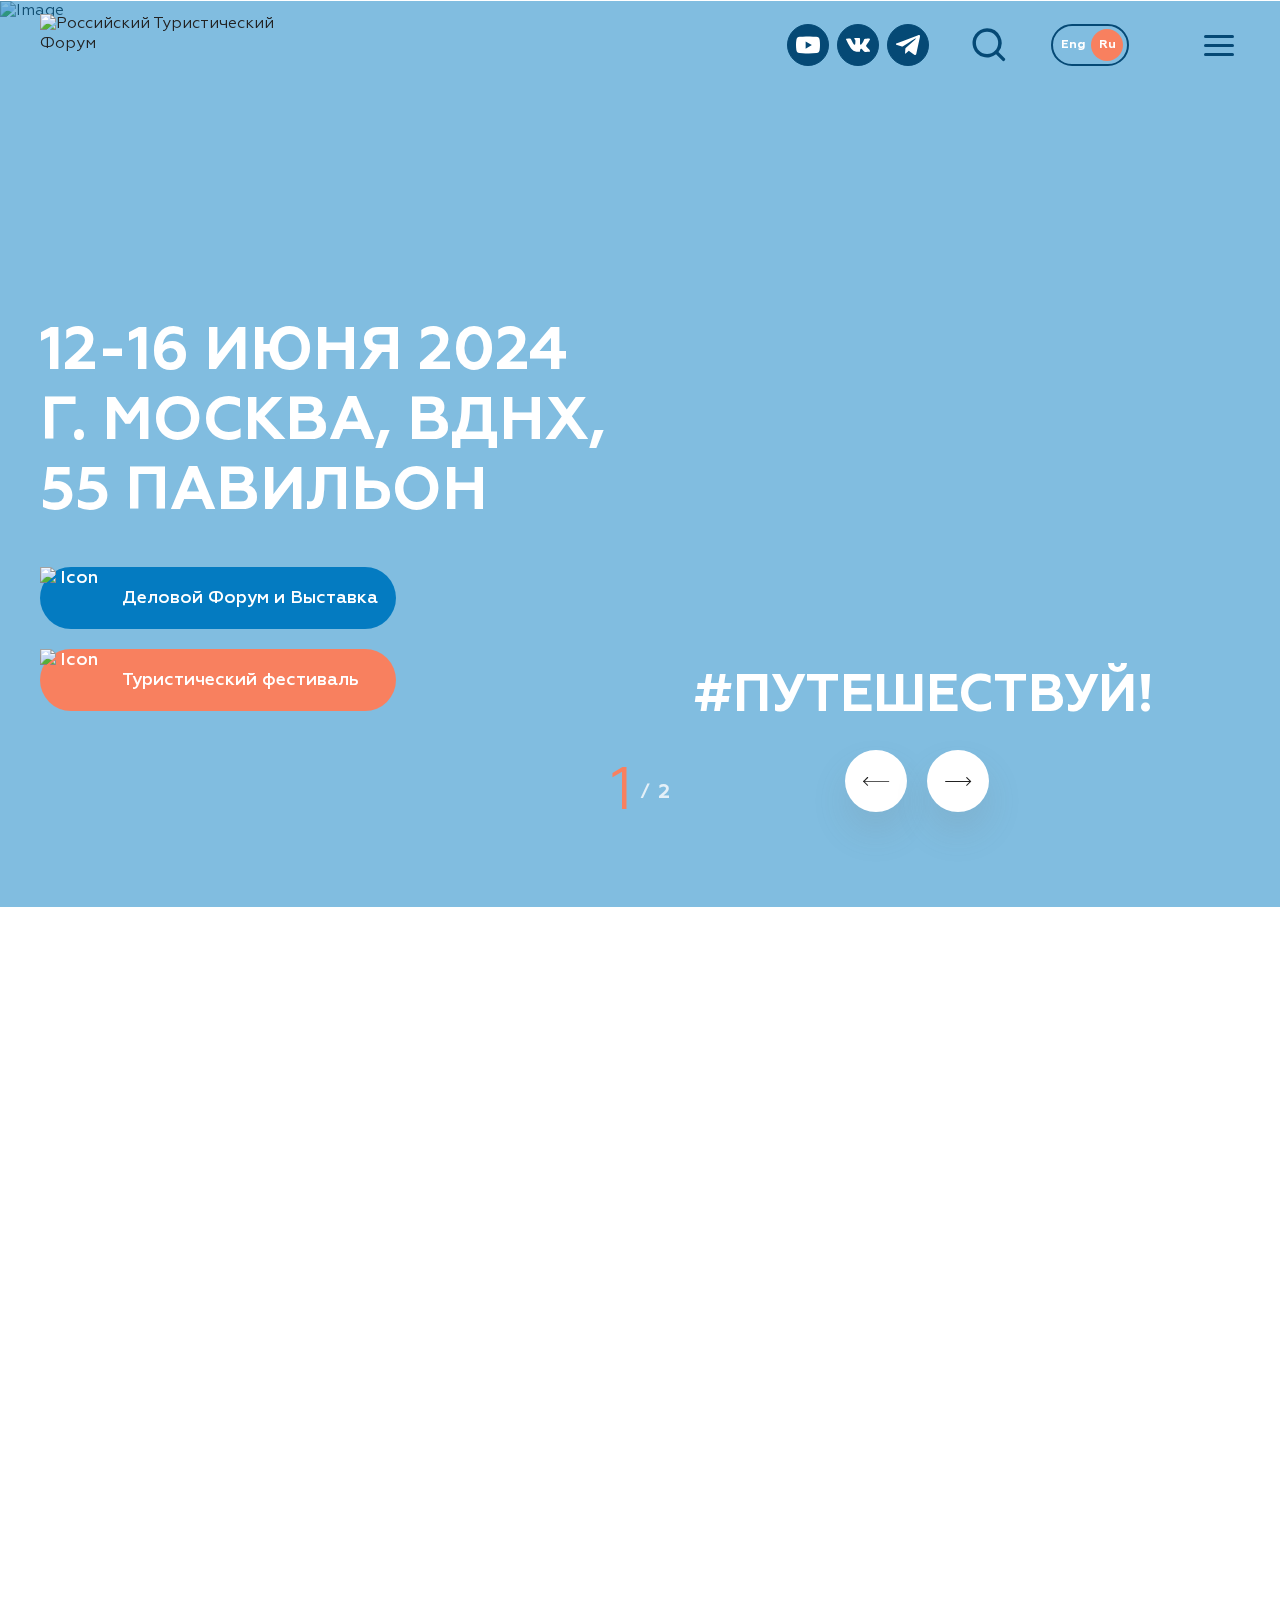
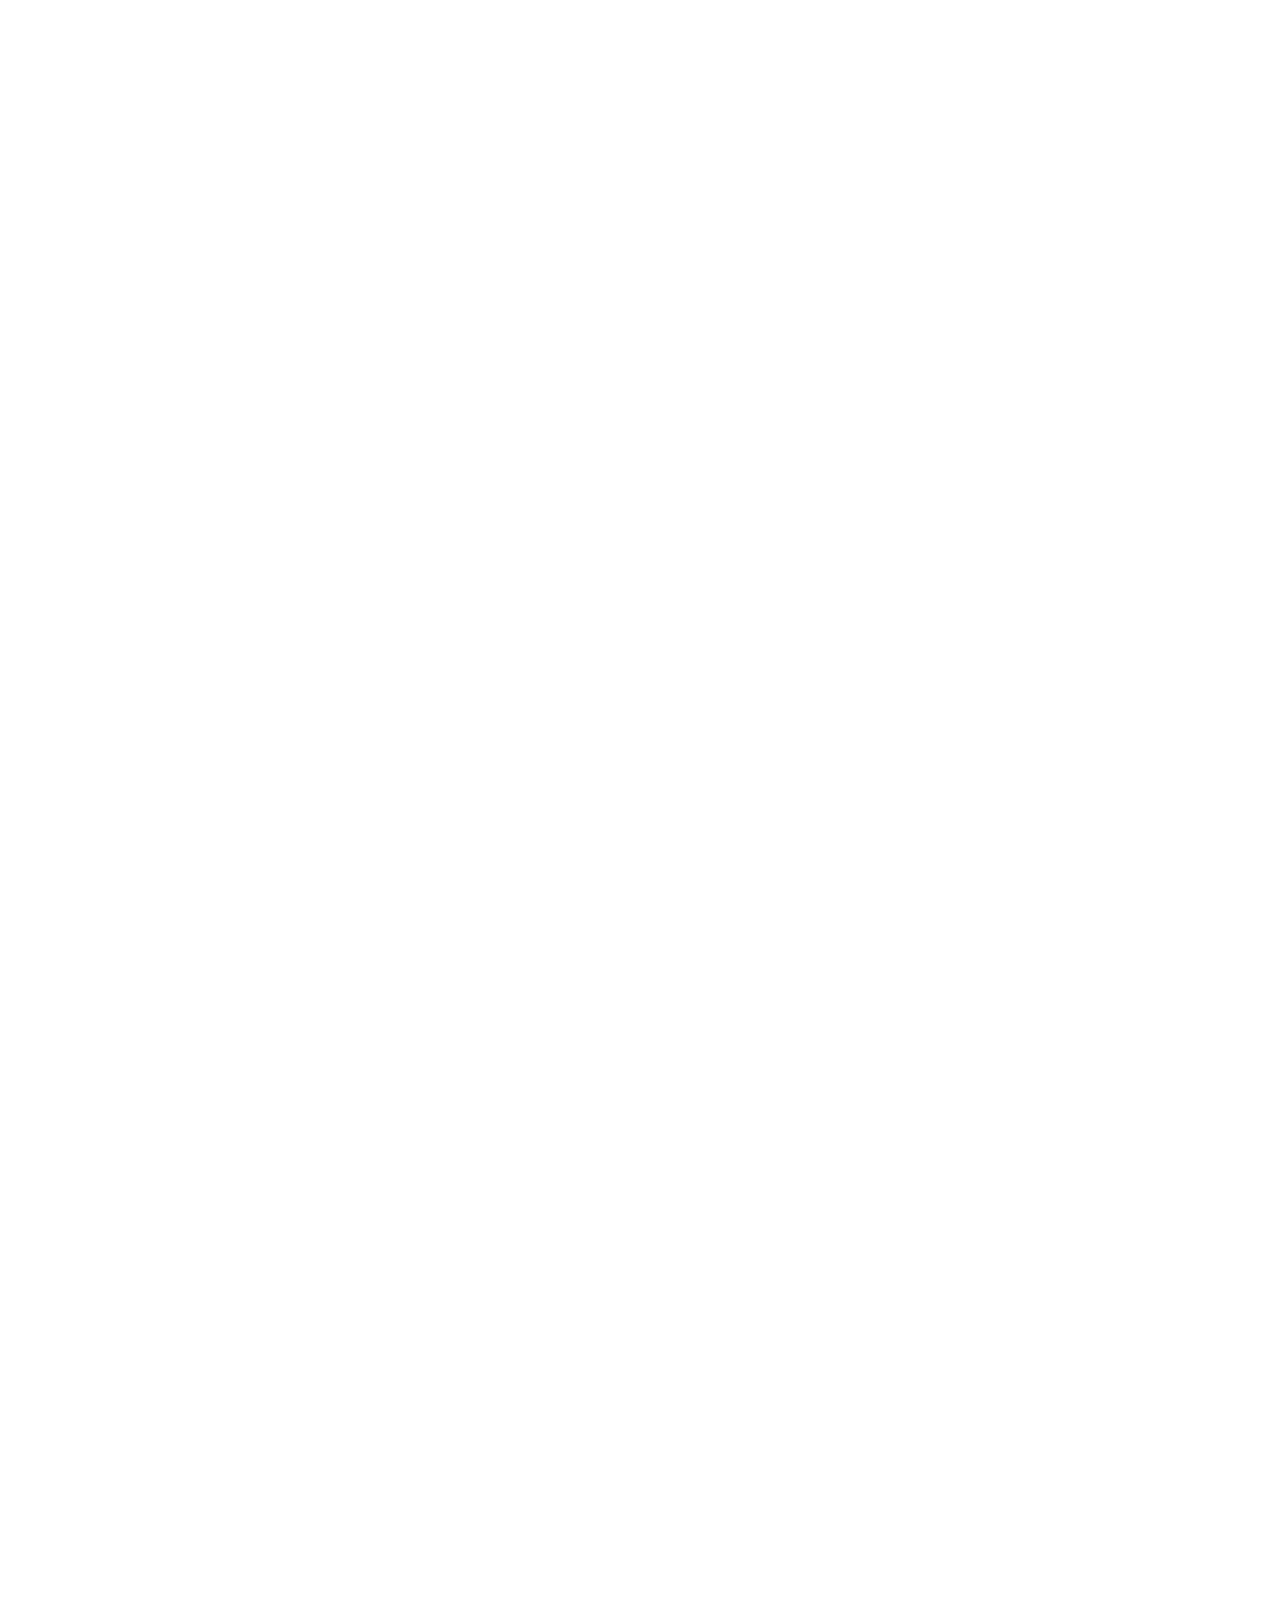
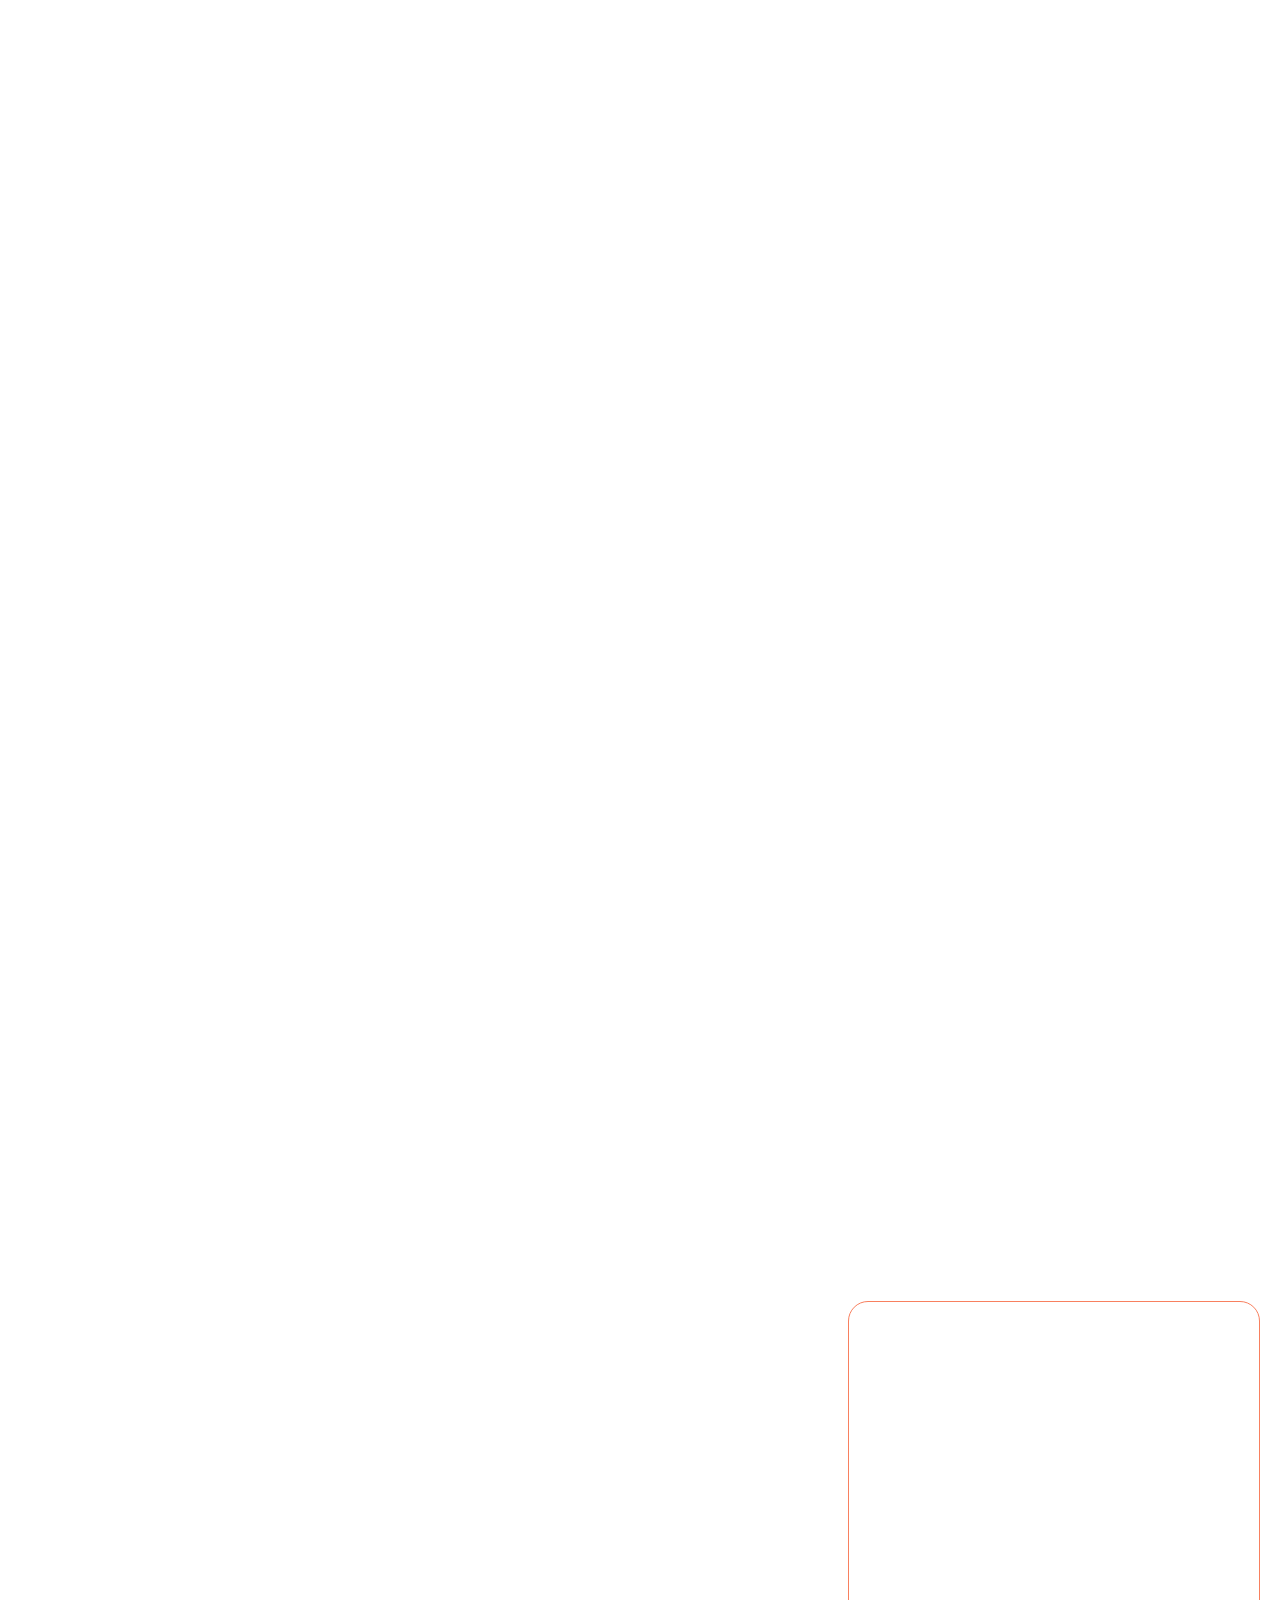
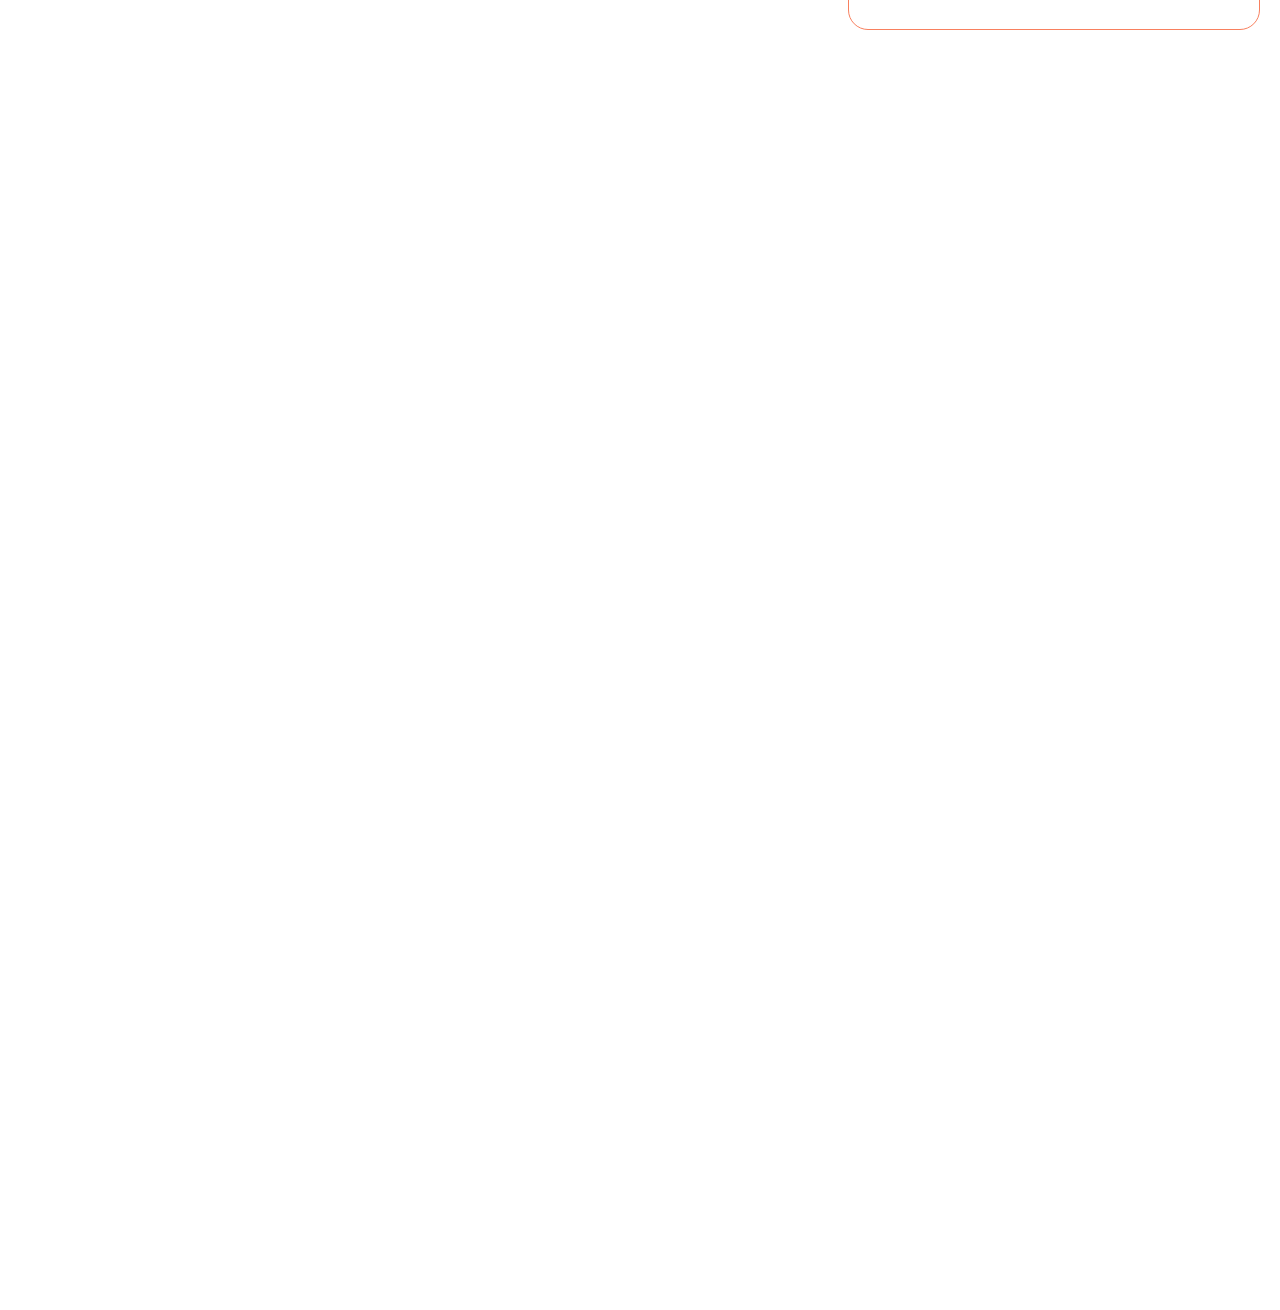
==== commit 544bbbdb: "fix: Improvements main page and add menu" ====
--- a/index.html
+++ b/index.html
@@ -491,98 +491,264 @@
 							<h2 class="section-heading__title">Нам доверяют</h2>
 						</div>
 					</div>
-					<div class="tabs main-partners__tabs" data-aos="fade-up">
+					<div class="tabs tabs-js main-partners__tabs" data-aos="fade-up">
 						<ul class="tabs__list">
 							<li class="tabs__item is--active">
-								<a href="#" class="tabs__tab">Официальная поддержка</a>
+								<button class="tabs__tab">Официальная поддержка</button>
 							</li>
 							<li class="tabs__item">
-								<a href="#" class="tabs__tab">Партнеры</a>
+								<button class="tabs__tab">Партнеры</button>
 							</li>
 							<li class="tabs__item">
-								<a href="#" class="tabs__tab">Информационные партнеры</a>
+								<button class="tabs__tab">Информационные партнеры</button>
 							</li>
 						</ul>
-					</div>
-					<div class="main-partners__slider" data-aos="fade-up">
-						<div class="swiper">
-							<div class="swiper-wrapper">
-								<div class="swiper-slide">
-									<a href="#" class="main-partners__slide">
-										<picture class="main-partners__img">
-											<img src="img/main-partners-01.png" alt="Image">
-										</picture>
-										<span class="main-partners__title">Титульный партнер</span>
-									</a>
-								</div>
-								<div class="swiper-slide">
-									<a href="#" class="main-partners__slide">
-										<picture class="main-partners__img">
-											<img src="img/main-partners-02.png" alt="Image">
-										</picture>
-										<span class="main-partners__title">Генеральный партнер</span>
-									</a>
-								</div>
-								<div class="swiper-slide">
-									<a href="#" class="main-partners__slide">
-										<picture class="main-partners__img">
-											<img src="img/main-partners-03.png" alt="Image">
-										</picture>
-										<span class="main-partners__title">Генеральный партнер</span>
-									</a>
-								</div>
-								<div class="swiper-slide">
-									<a href="#" class="main-partners__slide">
-										<picture class="main-partners__img">
-											<img src="img/main-partners-04.png" alt="Image">
-										</picture>
-										<span class="main-partners__title">Генеральный партнер</span>
-									</a>
-								</div>
-								<div class="swiper-slide">
-									<a href="#" class="main-partners__slide">
-										<picture class="main-partners__img">
-											<img src="img/main-partners-05.png" alt="Image">
-										</picture>
-										<span class="main-partners__title">Генеральный партнер</span>
-									</a>
-								</div>
-								<div class="swiper-slide">
-									<a href="#" class="main-partners__slide">
-										<picture class="main-partners__img">
-											<img src="img/main-partners-06.png" alt="Image">
-										</picture>
-										<span class="main-partners__title">Генеральный партнер</span>
-									</a>
-								</div>
-								<div class="swiper-slide">
-									<a href="#" class="main-partners__slide">
-										<picture class="main-partners__img">
-											<img src="img/main-partners-05.png" alt="Image">
-										</picture>
-										<span class="main-partners__title">Генеральный партнер</span>
-									</a>
-								</div>
-								<div class="swiper-slide">
-									<a href="#" class="main-partners__slide">
-										<picture class="main-partners__img">
-											<img src="img/main-partners-06.png" alt="Image">
-										</picture>
-										<span class="main-partners__title">Генеральный партнер</span>
-									</a>
-								</div>
-							</div>
-						</div>
-						<button class="swiper-button-prev" aria-label="Назад">
-							<svg class="swiper-button-icon">
-								<use xlink:href="img/sprite.svg#icon-arrow-prev"></use>
-							</svg>
-						</button>
-						<button class="swiper-button-next" aria-label="Далее">
-							<svg class="swiper-button-icon">
-								<use xlink:href="img/sprite.svg#icon-arrow-next"></use>
-							</svg>
-						</button>
+						<div class="tabs__wrapper is--active">
+							<div class="main-partners__slider">
+								<div class="swiper">
+									<div class="swiper-wrapper">
+										<div class="swiper-slide">
+											<a href="#" class="main-partners__slide">
+												<picture class="main-partners__img">
+													<img src="img/main-partners-01.png" alt="Image">
+												</picture>
+												<span class="main-partners__title">Титульный партнер</span>
+											</a>
+										</div>
+										<div class="swiper-slide">
+											<a href="#" class="main-partners__slide">
+												<picture class="main-partners__img">
+													<img src="img/main-partners-02.png" alt="Image">
+												</picture>
+												<span class="main-partners__title">Генеральный партнер</span>
+											</a>
+										</div>
+										<div class="swiper-slide">
+											<a href="#" class="main-partners__slide">
+												<picture class="main-partners__img">
+													<img src="img/main-partners-03.png" alt="Image">
+												</picture>
+												<span class="main-partners__title">Генеральный партнер</span>
+											</a>
+										</div>
+										<div class="swiper-slide">
+											<a href="#" class="main-partners__slide">
+												<picture class="main-partners__img">
+													<img src="img/main-partners-04.png" alt="Image">
+												</picture>
+												<span class="main-partners__title">Генеральный партнер</span>
+											</a>
+										</div>
+										<div class="swiper-slide">
+											<a href="#" class="main-partners__slide">
+												<picture class="main-partners__img">
+													<img src="img/main-partners-05.png" alt="Image">
+												</picture>
+												<span class="main-partners__title">Генеральный партнер</span>
+											</a>
+										</div>
+										<div class="swiper-slide">
+											<a href="#" class="main-partners__slide">
+												<picture class="main-partners__img">
+													<img src="img/main-partners-06.png" alt="Image">
+												</picture>
+												<span class="main-partners__title">Генеральный партнер</span>
+											</a>
+										</div>
+										<div class="swiper-slide">
+											<a href="#" class="main-partners__slide">
+												<picture class="main-partners__img">
+													<img src="img/main-partners-05.png" alt="Image">
+												</picture>
+												<span class="main-partners__title">Генеральный партнер</span>
+											</a>
+										</div>
+										<div class="swiper-slide">
+											<a href="#" class="main-partners__slide">
+												<picture class="main-partners__img">
+													<img src="img/main-partners-06.png" alt="Image">
+												</picture>
+												<span class="main-partners__title">Генеральный партнер</span>
+											</a>
+										</div>
+									</div>
+								</div>
+								<button class="swiper-button-prev" aria-label="Назад">
+									<svg class="swiper-button-icon">
+										<use xlink:href="img/sprite.svg#icon-arrow-prev"></use>
+									</svg>
+								</button>
+								<button class="swiper-button-next" aria-label="Далее">
+									<svg class="swiper-button-icon">
+										<use xlink:href="img/sprite.svg#icon-arrow-next"></use>
+									</svg>
+								</button>
+							</div>
+						</div>
+						<div class="tabs__wrapper">
+							<div class="main-partners__slider">
+								<div class="swiper">
+									<div class="swiper-wrapper">
+										<div class="swiper-slide">
+											<a href="#" class="main-partners__slide">
+												<picture class="main-partners__img">
+													<img src="img/main-partners-01.png" alt="Image">
+												</picture>
+												<span class="main-partners__title">Титульный партнер</span>
+											</a>
+										</div>
+										<div class="swiper-slide">
+											<a href="#" class="main-partners__slide">
+												<picture class="main-partners__img">
+													<img src="img/main-partners-02.png" alt="Image">
+												</picture>
+												<span class="main-partners__title">Генеральный партнер</span>
+											</a>
+										</div>
+										<div class="swiper-slide">
+											<a href="#" class="main-partners__slide">
+												<picture class="main-partners__img">
+													<img src="img/main-partners-03.png" alt="Image">
+												</picture>
+												<span class="main-partners__title">Генеральный партнер</span>
+											</a>
+										</div>
+										<div class="swiper-slide">
+											<a href="#" class="main-partners__slide">
+												<picture class="main-partners__img">
+													<img src="img/main-partners-04.png" alt="Image">
+												</picture>
+												<span class="main-partners__title">Генеральный партнер</span>
+											</a>
+										</div>
+										<div class="swiper-slide">
+											<a href="#" class="main-partners__slide">
+												<picture class="main-partners__img">
+													<img src="img/main-partners-05.png" alt="Image">
+												</picture>
+												<span class="main-partners__title">Генеральный партнер</span>
+											</a>
+										</div>
+										<div class="swiper-slide">
+											<a href="#" class="main-partners__slide">
+												<picture class="main-partners__img">
+													<img src="img/main-partners-06.png" alt="Image">
+												</picture>
+												<span class="main-partners__title">Генеральный партнер</span>
+											</a>
+										</div>
+										<div class="swiper-slide">
+											<a href="#" class="main-partners__slide">
+												<picture class="main-partners__img">
+													<img src="img/main-partners-05.png" alt="Image">
+												</picture>
+												<span class="main-partners__title">Генеральный партнер</span>
+											</a>
+										</div>
+										<div class="swiper-slide">
+											<a href="#" class="main-partners__slide">
+												<picture class="main-partners__img">
+													<img src="img/main-partners-06.png" alt="Image">
+												</picture>
+												<span class="main-partners__title">Генеральный партнер</span>
+											</a>
+										</div>
+									</div>
+								</div>
+								<button class="swiper-button-prev" aria-label="Назад">
+									<svg class="swiper-button-icon">
+										<use xlink:href="img/sprite.svg#icon-arrow-prev"></use>
+									</svg>
+								</button>
+								<button class="swiper-button-next" aria-label="Далее">
+									<svg class="swiper-button-icon">
+										<use xlink:href="img/sprite.svg#icon-arrow-next"></use>
+									</svg>
+								</button>
+							</div>
+						</div>
+						<div class="tabs__wrapper">
+							<div class="main-partners__slider">
+								<div class="swiper">
+									<div class="swiper-wrapper">
+										<div class="swiper-slide">
+											<a href="#" class="main-partners__slide">
+												<picture class="main-partners__img">
+													<img src="img/main-partners-01.png" alt="Image">
+												</picture>
+												<span class="main-partners__title">Титульный партнер</span>
+											</a>
+										</div>
+										<div class="swiper-slide">
+											<a href="#" class="main-partners__slide">
+												<picture class="main-partners__img">
+													<img src="img/main-partners-02.png" alt="Image">
+												</picture>
+												<span class="main-partners__title">Генеральный партнер</span>
+											</a>
+										</div>
+										<div class="swiper-slide">
+											<a href="#" class="main-partners__slide">
+												<picture class="main-partners__img">
+													<img src="img/main-partners-03.png" alt="Image">
+												</picture>
+												<span class="main-partners__title">Генеральный партнер</span>
+											</a>
+										</div>
+										<div class="swiper-slide">
+											<a href="#" class="main-partners__slide">
+												<picture class="main-partners__img">
+													<img src="img/main-partners-04.png" alt="Image">
+												</picture>
+												<span class="main-partners__title">Генеральный партнер</span>
+											</a>
+										</div>
+										<div class="swiper-slide">
+											<a href="#" class="main-partners__slide">
+												<picture class="main-partners__img">
+													<img src="img/main-partners-05.png" alt="Image">
+												</picture>
+												<span class="main-partners__title">Генеральный партнер</span>
+											</a>
+										</div>
+										<div class="swiper-slide">
+											<a href="#" class="main-partners__slide">
+												<picture class="main-partners__img">
+													<img src="img/main-partners-06.png" alt="Image">
+												</picture>
+												<span class="main-partners__title">Генеральный партнер</span>
+											</a>
+										</div>
+										<div class="swiper-slide">
+											<a href="#" class="main-partners__slide">
+												<picture class="main-partners__img">
+													<img src="img/main-partners-05.png" alt="Image">
+												</picture>
+												<span class="main-partners__title">Генеральный партнер</span>
+											</a>
+										</div>
+										<div class="swiper-slide">
+											<a href="#" class="main-partners__slide">
+												<picture class="main-partners__img">
+													<img src="img/main-partners-06.png" alt="Image">
+												</picture>
+												<span class="main-partners__title">Генеральный партнер</span>
+											</a>
+										</div>
+									</div>
+								</div>
+								<button class="swiper-button-prev" aria-label="Назад">
+									<svg class="swiper-button-icon">
+										<use xlink:href="img/sprite.svg#icon-arrow-prev"></use>
+									</svg>
+								</button>
+								<button class="swiper-button-next" aria-label="Далее">
+									<svg class="swiper-button-icon">
+										<use xlink:href="img/sprite.svg#icon-arrow-next"></use>
+									</svg>
+								</button>
+							</div>
+						</div>
 					</div>
 				</div>
 			</section>
@@ -750,7 +916,149 @@
 	<!-- end of wrapper -->
 	<!-- menu -->
 	<div class="menu" id="menu">
-		<div class="menu__wrap"></div>
+		<div class="menu__wrap">
+			<div class="container">
+				<div class="menu__wrap-inner">
+					<div class="menu__wrapper">
+						<div class="menu__block">
+							<h3 class="menu__heading">/Медиа</h3>
+							<ul class="menu__list">
+								<li class="menu__item">
+									<a href="#" class="menu__link">Политика упоминаний</a>
+								</li>
+								<li class="menu__item">
+									<a href="#" class="menu__link">Аккредитация СМИ</a>
+								</li>
+								<li class="menu__item">
+									<a href="#" class="menu__link">Правила аккредитации СМИ</a>
+								</li>
+								<li class="menu__item">
+									<a href="#" class="menu__link">Новости</a>
+								</li>
+								<li class="menu__item">
+									<a href="#" class="menu__link">Дайджесты</a>
+								</li>
+								<li class="menu__item">
+									<a href="#" class="menu__link">Информационные партнеры</a>
+								</li>
+								<li class="menu__item">
+									<a href="#" class="menu__link">Фотобанк</a>
+								</li>
+								<li class="menu__item">
+									<a href="#" class="menu__link">СМИ о нас</a>
+								</li>
+							</ul>
+						</div>
+						<div class="menu__block">
+							<h3 class="menu__heading">/Куда поехать</h3>
+							<h3 class="menu__heading">/Посетить</h3>
+							<ul class="menu__list">
+								<li class="menu__item">
+									<a href="#" class="menu__link">Посетить мероприятие</a>
+								</li>
+								<li class="menu__item">
+									<a href="#" class="menu__link">Заявка на посещение</a>
+								</li>
+								<li class="menu__item">
+									<a href="#" class="menu__link">Презентация Путешествуй! 2023</a>
+								</li>
+								<li class="menu__item">
+									<a href="#" class="menu__link">Отели-партнеры</a>
+								</li>
+							</ul>
+						</div>
+						<div class="menu__block">
+							<h3 class="menu__heading">/Учавствовать</h3>
+							<ul class="menu__list">
+								<li class="menu__item">
+									<a href="#" class="menu__link">Заявка на участие</a>
+								</li>
+								<li class="menu__item">
+									<a href="#" class="menu__link">Презентация Путешествуй! 2024</a>
+								</li>
+								<li class="menu__item">
+									<a href="#" class="menu__link">Руководство экспонента</a>
+								</li>
+								<li class="menu__item">
+									<a href="#" class="menu__link">Стать партнером</a>
+								</li>
+								<li class="menu__item">
+									<a href="#" class="menu__link">Отели-партнеры</a>
+								</li>
+							</ul>
+						</div>
+						<div class="menu__block">
+							<h3 class="menu__heading">/Программа</h3>
+							<ul class="menu__list">
+								<li class="menu__item">
+									<a href="#" class="menu__link">Архитектура деловой программы 2024</a>
+								</li>
+								<li class="menu__item">
+									<a href="#" class="menu__link">Деловая программа 2024</a>
+								</li>
+								<li class="menu__item">
+									<a href="#" class="menu__link">Фестивальная программа 2024</a>
+								</li>
+								<li class="menu__item">
+									<a href="#" class="menu__link">Заявка на участие в качестве спикера</a>
+								</li>
+							</ul>
+						</div>
+						<div class="menu__block">
+							<h3 class="menu__heading">/О форуме</h3>
+							<ul class="menu__list">
+								<li class="menu__item">
+									<a href="#" class="menu__link">О форуме</a>
+								</li>
+								<li class="menu__item">
+									<a href="#" class="menu__link">Площадка Форума</a>
+								</li>
+								<li class="menu__item">
+									<a href="#" class="menu__link">Каталог участников</a>
+								</li>
+								<li class="menu__item">
+									<a href="#" class="menu__link">Организатор</a>
+								</li>
+								<li class="menu__item">
+									<a href="#" class="menu__link">Презентация Форума 2024</a>
+								</li>
+								<li class="menu__item">
+									<a href="#" class="menu__link">Партнеры 2024</a>
+								</li>
+								<li class="menu__item">
+									<a href="#" class="menu__link">Контакты</a>
+								</li>
+							</ul>
+						</div>
+						<div class="menu__block">
+							<h3 class="menu__heading">12-16 июня 2024 <br>г. Москва, ВДНХ,55 павильон</h3>
+							<ul class="menu__list">
+								<li class="menu__item">
+									<a href="tel:+74997603815" class="menu__link menu__link--bold">+7 (499) 760-38-15</a>
+								</li>
+								<li class="menu__item">
+									<a href="mailto:info@rustravelforum.com" class="menu__link">info@rustravelforum.com</a>
+								</li>
+							</ul>
+						</div>
+					</div>
+					<div class="menu__partners">
+						<picture class="menu__partner">
+							<img src="img/sub-partners-01.png" alt="Image">
+						</picture>
+						<picture class="menu__partner">
+							<img src="img/sub-partners-02.png" alt="Image">
+						</picture>
+						<picture class="menu__partner">
+							<img src="img/sub-partners-03.png" alt="Image">
+						</picture>
+						<picture class="menu__partner">
+							<img src="img/sub-partners-04.png" alt="Image">
+						</picture>
+					</div>
+				</div>
+			</div>
+		</div>
 	</div>
 	<!-- end of menu -->
 	<!-- scripts -->
--- a/css/app.min.css
+++ b/css/app.min.css
@@ -1 +1 @@
-body{position:relative;overflow-x:hidden;font-family:"Geometria",sans-serif;font-size:16px;line-height:1.25;color:#222}ul,ol,li{display:block;padding:0;margin:0;list-style:none}h1,h2,h3,h4,h5,h6{margin:0;font-weight:normal;line-height:1.25}p{margin:0}a{display:inline-block;color:#222;text-decoration:none;-webkit-transition:all .25s ease-in-out;transition:all .25s ease-in-out}a:hover{text-decoration:none;color:#222}a:active{color:#222}input[type=number]{-moz-appearance:textfield}input[type=number]::-webkit-outer-spin-button,input[type=number]::-webkit-inner-spin-button{display:none;-webkit-appearance:none;appearance:none;margin:0}picture{display:block}img{max-width:100%}svg{-webkit-transition:all .25s ease-in-out;transition:all .25s ease-in-out}.container{margin:0 auto;padding:0 40px;max-width:1644px;width:100%}@media screen and (max-width: 767px){.container{padding:0 10px}}.btn{display:block;padding:9px 30px;width:-webkit-fit-content;width:-moz-fit-content;width:fit-content;font-size:18px;font-weight:500;line-height:1.3333333333;text-align:center;color:#fff;background:#047bc1;border:1px solid #047bc1;border-radius:46px;-webkit-transition:all .25s ease-in-out;transition:all .25s ease-in-out}.btn:focus{outline:none}.btn:hover{color:#fff}.btn--coral{background:#f8805f;border-color:#f8805f}@media screen and (hover: hover){.btn:hover{color:#fff;background:#054975;border-color:#054975}.btn--coral:hover{background:#222;border-color:#222}}.input-field--coral .input-field__label{color:#f8805f}.input-field__label{display:block;margin:0 0 10px 0;width:-webkit-fit-content;width:-moz-fit-content;width:fit-content;font-size:18px;font-weight:normal;line-height:1.3333333333;color:#047bc1}.input-field__inner{position:relative;z-index:1}.input-field__textarea,.input-field__input{-webkit-appearance:none;-moz-appearance:none;appearance:none;display:block;padding:9px 20px;width:100%;font-size:18px;font-weight:normal;line-height:1.3333333333;color:#222;background:#fff;border:1px solid #e4f0f8;border-radius:10px;-webkit-transition:all .25s ease-in-out;transition:all .25s ease-in-out}.input-field__textarea::-webkit-input-placeholder, .input-field__input::-webkit-input-placeholder{opacity:1;color:#737373}.input-field__textarea::-moz-placeholder, .input-field__input::-moz-placeholder{opacity:1;color:#737373}.input-field__textarea:-ms-input-placeholder, .input-field__input:-ms-input-placeholder{opacity:1;color:#737373}.input-field__textarea::-ms-input-placeholder, .input-field__input::-ms-input-placeholder{opacity:1;color:#737373}.input-field__textarea::placeholder,.input-field__input::placeholder{opacity:1;color:#737373}.input-field__textarea:focus,.input-field__input:focus{outline:none;border-color:#047bc1}@media screen and (max-width: 767px){.input-field__textarea,.input-field__input{font-size:16px;line-height:1.5}}.input-field__textarea{resize:none;overflow:hidden;min-height:90px}.input-field-captcha__wrapper{display:-webkit-box;display:-ms-flexbox;display:flex;-webkit-box-align:center;-ms-flex-align:center;align-items:center;width:100%}@media screen and (max-width: 767px){.input-field-captcha__wrapper{-webkit-box-orient:vertical;-webkit-box-direction:normal;-ms-flex-direction:column;flex-direction:column}}.input-field-captcha__img{display:block;overflow:hidden;max-width:180px;min-width:180px;height:40px}.input-field-captcha__img>*{display:block;width:100%;height:100%;-o-object-fit:cover;object-fit:cover}@media screen and (max-width: 767px){.input-field-captcha__img{margin:0 auto}}@media screen and (min-width: 768px){.input-field-captcha__img+.input-field-captcha__input,.input-field-captcha__input+.input-field-captcha__img{margin-left:10px}}@media screen and (max-width: 767px){.input-field-captcha__img+.input-field-captcha__input,.input-field-captcha__input+.input-field-captcha__img{margin-top:10px}}.input-field-captcha__input{-webkit-appearance:none;-moz-appearance:none;appearance:none;-webkit-box-flex:1;-ms-flex:1 1 auto;flex:1 1 auto;display:block;padding:9px 20px;width:100%;font-size:18px;font-weight:normal;line-height:1.3333333333;color:#222;background:#fff;border:1px solid #e4f0f8;border-radius:10px;-webkit-transition:all .25s ease-in-out;transition:all .25s ease-in-out}.input-field-captcha__input::-webkit-input-placeholder{opacity:1;color:#737373}.input-field-captcha__input::-moz-placeholder{opacity:1;color:#737373}.input-field-captcha__input:-ms-input-placeholder{opacity:1;color:#737373}.input-field-captcha__input::-ms-input-placeholder{opacity:1;color:#737373}.input-field-captcha__input::placeholder{opacity:1;color:#737373}.input-field-captcha__input:focus{outline:none;border-color:#047bc1}@media screen and (max-width: 767px){.input-field-captcha__input{font-size:16px;line-height:1.5}}.square-checkbox{display:-webkit-box;display:-ms-flexbox;display:flex;-webkit-box-align:center;-ms-flex-align:center;align-items:center;overflow:hidden;cursor:pointer}.square-checkbox__input{display:none}.square-checkbox__input:checked~.square-checkbox__group .square-checkbox__icon{background:#047bc1;border-color:#047bc1}.square-checkbox__input:checked~.square-checkbox__group .square-checkbox__icon::before{opacity:1}.square-checkbox__input[disabled]~.square-checkbox__group{opacity:.4;pointer-events:none}.square-checkbox__group{display:-webkit-box;display:-ms-flexbox;display:flex;-webkit-box-align:center;-ms-flex-align:center;align-items:center;margin:0;cursor:pointer}.square-checkbox__icon{position:relative;display:block;overflow:hidden;margin-right:10px;min-width:20px;width:20px;height:20px;background:#fff;border:1px solid #737373;border-radius:5px;-webkit-transition:all .25s ease-in-out;transition:all .25s ease-in-out}.square-checkbox__icon::before{content:"";position:absolute;top:50%;left:50%;z-index:1;-webkit-transform:translate(-50%, -50%);-ms-transform:translate(-50%, -50%);transform:translate(-50%, -50%);display:block;min-width:11px;width:11px;height:11px;opacity:0;background-image:url(../img/sprite.svg#icon-checkbox-mark-white);background-repeat:no-repeat;background-size:contain;background-position:center center;-webkit-transition:all .25s ease-in-out;transition:all .25s ease-in-out}.square-checkbox__title{display:block;margin:auto 0;font-size:18px;font-weight:normal;line-height:1.3333333333;text-align:left;-webkit-transition:all .25s ease-in-out;transition:all .25s ease-in-out}.select-box{position:relative}.select-box.is--active .select-box__placeholder>svg{-webkit-transform:rotate(180deg);-ms-transform:rotate(180deg);transform:rotate(180deg)}.select-box.is--active .select-box__dropdown{visibility:visible;opacity:1;-webkit-transform:scale(1) translateY(0);-ms-transform:scale(1) translateY(0);transform:scale(1) translateY(0);pointer-events:all}.select-box__inner{display:-webkit-box;display:-ms-flexbox;display:flex;-webkit-box-align:center;-ms-flex-align:center;align-items:center;padding:16px 0;max-width:100%}.select-box__label{display:block;width:-webkit-fit-content;width:-moz-fit-content;width:fit-content;font-size:16px;font-weight:500;color:#737373}.select-box__label+.select-box__placeholder{margin-left:10px}.select-box__placeholder{display:-webkit-box;display:-ms-flexbox;display:flex;-webkit-box-align:center;-ms-flex-align:center;align-items:center;overflow:hidden;padding:0;width:-webkit-fit-content;width:-moz-fit-content;width:fit-content;font-size:16px;font-weight:500;color:#047bc1;background:rgba(0,0,0,0);border:none;border-radius:0;-webkit-transition:all .25s ease-in-out;transition:all .25s ease-in-out}.select-box__placeholder>svg{min-width:12px;width:12px;height:12px;color:#047bc1}.select-box__placeholder>*+*{margin-left:10px}.select-box__placeholder:focus{outline:none}.select-box__dropdown{position:absolute;top:calc(100% - 6px);left:0;z-index:100;-webkit-transform:scale(0.99) translateY(-0.7em);-ms-transform:scale(0.99) translateY(-0.7em);transform:scale(0.99) translateY(-0.7em);display:block;overflow:hidden;visibility:hidden;opacity:0;-webkit-transform-origin:top;-ms-transform-origin:top;transform-origin:top;width:100%;background:#f8f8f8;border-radius:10px;-webkit-transition-timing-function:cubic-bezier(0.16, 1, 0.3, 1);transition-timing-function:cubic-bezier(0.16, 1, 0.3, 1);-webkit-transition-duration:500ms;transition-duration:500ms;-webkit-transition-property:opacity,-webkit-transform;transition-property:opacity,-webkit-transform;transition-property:opacity,transform;transition-property:opacity,transform,-webkit-transform;pointer-events:none;will-change:opacity,transform}.select-box__item.is--active .select-box__link{background:#e4f0f8}.select-box__link{display:block;padding:6px;width:100%;font-size:14px;font-weight:500;color:#047bc1}.select-box__link:hover{color:#047bc1}.select-box__link:active{background:#e4f0f8}@media screen and (hover: hover){.select-box__link:hover{background:#e4f0f8}}.c-socnav--bg .c-socnav__link{background:#054975}@media screen and (hover: hover){.c-socnav--bg .c-socnav__link:hover{background:#f8805f}.c-socnav--bg .c-socnav__link:hover>svg{color:#fff}}.c-socnav--bg .c-socnav__icon{color:#fff}.c-socnav__list{display:-webkit-box;display:-ms-flexbox;display:flex;-webkit-box-align:center;-ms-flex-align:center;align-items:center;width:-webkit-fit-content;width:-moz-fit-content;width:fit-content}.c-socnav__item+.c-socnav__item{margin-left:8px}.c-socnav__link{display:-webkit-box;display:-ms-flexbox;display:flex;-webkit-box-align:center;-ms-flex-align:center;align-items:center;-webkit-box-pack:center;-ms-flex-pack:center;justify-content:center;min-width:42px;width:42px;height:42px;border:1px solid #054975;border-radius:50%}@media screen and (hover: hover){.c-socnav__link:hover{border-color:#f8805f}.c-socnav__link:hover>svg{color:#f8805f}}.c-socnav__icon{min-width:24px;width:24px;height:24px;color:#054975}.c-language__list{display:-webkit-box;display:-ms-flexbox;display:flex;-webkit-box-align:center;-ms-flex-align:center;align-items:center;padding:3px 4px;width:-webkit-fit-content;width:-moz-fit-content;width:fit-content;border:2px solid #054975;border-radius:30px}.c-language__item.is--active .c-language__link{color:#fff;background:#f8805f}.c-language__item+.c-language__item{margin-left:2px}.c-language__link{display:-webkit-box;display:-ms-flexbox;display:flex;-webkit-box-align:center;-ms-flex-align:center;align-items:center;-webkit-box-pack:center;-ms-flex-pack:center;justify-content:center;min-width:32px;width:32px;height:32px;font-size:12px;font-weight:bold;text-align:center;color:#222;border-radius:50%}@media screen and (hover: hover){.c-language__link:hover{color:#f8805f}}.c-sections__scroll{overflow-x:auto;overflow-y:hidden;margin:0 -40px -30px;padding:0 40px 30px;max-width:calc(100% + 80px);-webkit-clip-path:inset(0 0 30px 0);clip-path:inset(0 0 30px 0)}@media screen and (max-width: 767px){.c-sections__scroll{display:none}}.c-sections__list{display:-webkit-box;display:-ms-flexbox;display:flex;-webkit-box-align:center;-ms-flex-align:center;align-items:center;-webkit-box-pack:justify;-ms-flex-pack:justify;justify-content:space-between;padding:14px 20px;min-width:-webkit-max-content;min-width:-moz-max-content;min-width:max-content;background:#fff;border:2px solid #e4f0f8;border-radius:319px}@media screen and (max-width: 1023px){.c-sections__list{padding:9px 20px}}.c-sections__item+.c-sections__item{margin-left:40px}.c-sections__link{display:block;width:-webkit-fit-content;width:-moz-fit-content;width:fit-content;font-size:16px;font-weight:500;white-space:nowrap}@media screen and (hover: hover){.c-sections__link:hover{color:#f8805f}}@media screen and (max-width: 1023px){.c-sections__link{font-size:14px;line-height:1.2857142857}}.c-sections__select{width:100%}@media screen and (min-width: 768px){.c-sections__select{display:none}}.c-share__wrapper{display:-webkit-box;display:-ms-flexbox;display:flex;-webkit-box-align:center;-ms-flex-align:center;align-items:center;width:-webkit-fit-content;width:-moz-fit-content;width:fit-content}.c-share__title{display:block;width:-webkit-fit-content;width:-moz-fit-content;width:fit-content;font-size:16px;font-weight:500;color:#737373}.c-share__title+.c-share__list,.c-share__list+.c-share__title{margin-left:10px}.c-share__list{display:-webkit-box;display:-ms-flexbox;display:flex;-webkit-box-align:center;-ms-flex-align:center;align-items:center;-ms-flex-wrap:wrap;flex-wrap:wrap;margin-right:-8px;margin-bottom:-8px;width:-webkit-fit-content;width:-moz-fit-content;width:fit-content}.c-share__item{margin-right:8px;margin-bottom:8px}.c-share__link{display:-webkit-box;display:-ms-flexbox;display:flex;-webkit-box-align:center;-ms-flex-align:center;align-items:center;-webkit-box-pack:center;-ms-flex-pack:center;justify-content:center;padding:0;min-width:42px;width:42px;height:42px;font-size:0;background:#054975;border:none;border-radius:50%;-webkit-transition:all .25s ease-in-out;transition:all .25s ease-in-out}.c-share__link:focus{outline:none}@media screen and (hover: hover){.c-share__link:hover{background:#f8805f}}.c-share__icon{min-width:20px;width:20px;height:20px;color:#fff}.breadcrumb{padding:20px 0}@media screen and (max-width: 767px){.breadcrumb{padding:10px 0}}.breadcrumb__list{display:-webkit-box;display:-ms-flexbox;display:flex;-webkit-box-align:start;-ms-flex-align:start;align-items:flex-start;-ms-flex-wrap:wrap;flex-wrap:wrap}.breadcrumb__item{display:-webkit-box;display:-ms-flexbox;display:flex;-webkit-box-align:center;-ms-flex-align:center;align-items:center;width:-webkit-fit-content;width:-moz-fit-content;width:fit-content}.breadcrumb__item:not(:last-child)::after{content:"|";display:block;margin:0 10px;width:-webkit-fit-content;width:-moz-fit-content;width:fit-content;font-size:14px;font-weight:500;color:#737373}.breadcrumb__item:last-child .breadcrumb__link{color:#737373;pointer-events:none}.breadcrumb__link{display:block;padding:4px 0;width:-webkit-fit-content;width:-moz-fit-content;width:fit-content;font-size:14px;font-weight:500;line-height:1.5;color:#047bc1}.breadcrumb__link:hover{color:#047bc1}@media screen and (hover: hover){.breadcrumb__link:hover{color:#054975}}.tabs__list{display:-webkit-box;display:-ms-flexbox;display:flex;-webkit-box-align:center;-ms-flex-align:center;align-items:center;overflow-x:auto;overflow-y:hidden;margin:0 -40px -30px;padding:0 40px 30px;max-width:calc(100% + 80px);-webkit-clip-path:inset(0 0 30px 0);clip-path:inset(0 0 30px 0)}@media screen and (max-width: 767px){.tabs__list{margin:0 -10px -30px;padding:0 10px 30px;max-width:calc(100% + 20px)}}.tabs__item{display:-webkit-box;display:-ms-flexbox;display:flex;-webkit-box-align:center;-ms-flex-align:center;align-items:center}.tabs__item.is--active .tabs__tab{font-weight:bold;color:#054975}.tabs__item+.tabs__item::before{content:"";display:block;margin:0 20px;min-width:50px;width:50px;height:2px;background:#e4f0f8}@media screen and (max-width: 767px){.tabs__item+.tabs__item::before{margin:0 10px;min-width:40px;width:40px}}.tabs__tab{display:block;padding:16px 0;width:-webkit-fit-content;width:-moz-fit-content;width:fit-content;font-size:16px;font-weight:500;white-space:nowrap;color:#222;background:rgba(0,0,0,0);border:none;border-radius:0;-webkit-transition:all .25s ease-in-out;transition:all .25s ease-in-out}.tabs__tab:focus{outline:none}@media screen and (hover: hover){.tabs__tab:hover{color:#054975}}@media screen and (max-width: 767px){.tabs__tab{font-size:14px}}.tabs__wrapper{display:none;margin-top:20px}.tabs__wrapper.is--active{display:block}@media screen and (max-width: 767px){.tabs__wrapper{margin-top:10px}}.pagination__list{display:-webkit-box;display:-ms-flexbox;display:flex;-webkit-box-align:center;-ms-flex-align:center;align-items:center;width:-webkit-fit-content;width:-moz-fit-content;width:fit-content}.pagination__item.is--active .pagination__btn{color:#fff;background:#f8805f}@media screen and (max-width: 767px){.pagination__item.is--mobile-hidden{display:none}}.pagination__item+.pagination__item{margin-left:10px}.pagination__btn{display:-webkit-box;display:-ms-flexbox;display:flex;-webkit-box-align:center;-ms-flex-align:center;align-items:center;-webkit-box-pack:center;-ms-flex-pack:center;justify-content:center;padding:0;min-width:35px;width:35px;height:35px;font-size:16px;font-weight:normal;line-height:1;color:#222;background:#f8f8f8;border:none;border-radius:6px;-webkit-transition:all .25s ease-in-out;transition:all .25s ease-in-out}.pagination__btn:focus{outline:none}@media screen and (hover: hover){.pagination__btn:hover{color:#fff;background:#f8805f}}.header{position:relative;z-index:900}.header::before{content:"";position:absolute;top:0;left:50%;z-index:-1;-webkit-transform:translate(-50%, 0);-ms-transform:translate(-50%, 0);transform:translate(-50%, 0);display:block;width:100%;height:100%;background:#fff}.header::after{content:"";position:absolute;top:0;left:50%;z-index:-2;-webkit-transform:translate(-50%, 0);-ms-transform:translate(-50%, 0);transform:translate(-50%, 0);display:block;max-width:100%;width:1194px;height:100%;border-bottom:1px solid #222;-webkit-box-shadow:0px -40px 100px rgba(0,0,0,.25);box-shadow:0px -40px 100px rgba(0,0,0,.25)}.header--transparent::before,.header--transparent::after{display:none}.header--transparent .header__logotype .default{opacity:0}.header--transparent .header__logotype .white{opacity:1}.header--transparent .nav__link{color:#fff}.header--transparent .nav__link:hover{color:#fff}@media screen and (hover: hover){.header--transparent .nav__link:hover{color:#f8805f}}.header--transparent .c-language__link{color:#fff}.header--transparent .c-language__link:hover{color:#fff}@media screen and (hover: hover){.header--transparent .c-language__link:hover{color:#f8805f}}.header__wrapper{display:-webkit-box;display:-ms-flexbox;display:flex;-webkit-box-align:center;-ms-flex-align:center;align-items:center;-webkit-box-pack:justify;-ms-flex-pack:justify;justify-content:space-between;padding:30px 0}@media screen and (min-width: 768px)and (max-width: 1399px){.header__wrapper{padding:14px 0}}@media screen and (max-width: 767px){.header__wrapper{padding:7px 0}}.header__logotype{position:relative;z-index:1;display:block;margin-right:20px;overflow:hidden;min-width:244px;width:244px;height:62px}.header__logotype img{position:absolute;top:0;left:0;z-index:1;display:block;max-height:100%;width:100%;height:100%;-o-object-fit:contain;object-fit:contain}.header__logotype .white{opacity:0}@media screen and (max-width: 1023px){.header__logotype{min-width:140px;width:140px;height:36px}}.header__nav{margin-right:auto;margin-left:auto}@media screen and (max-width: 1399px){.header__nav{display:none}}.header__socnav{margin-right:auto;margin-left:auto}@media screen and (max-width: 1399px){.header__socnav{margin-right:40px}}@media screen and (max-width: 767px){.header__socnav{display:none}}@media screen and (max-width: 767px){.header__language{display:none}}.header__search-trigger{margin-right:40px;margin-left:auto}@media screen and (min-width: 1400px)and (max-width: 1599px){.header__search-trigger{margin-right:15px}}@media screen and (min-width: 768px)and (max-width: 1399px){.header__search-trigger{margin-left:0}}@media screen and (max-width: 767px){.header__search-trigger{margin-right:0}}.nav__list{display:-webkit-box;display:-ms-flexbox;display:flex;-webkit-box-align:center;-ms-flex-align:center;align-items:center;width:-webkit-fit-content;width:-moz-fit-content;width:fit-content}.nav__item+.nav__item{margin-left:30px}@media screen and (min-width: 1400px)and (max-width: 1599px){.nav__item+.nav__item{margin-left:20px}}.nav__link{display:block;width:-webkit-fit-content;width:-moz-fit-content;width:fit-content;font-size:18px;font-weight:500}@media screen and (hover: hover){.nav__link:hover{color:#f8805f}}.header-search-trigger{display:-webkit-box;display:-ms-flexbox;display:flex;-webkit-box-align:center;-ms-flex-align:center;align-items:center;-webkit-box-pack:center;-ms-flex-pack:center;justify-content:center;padding:0;min-width:42px;width:42px;height:42px;font-size:0;background:rgba(0,0,0,0);border:none;border-radius:0;-webkit-transition:all .25s ease-in-out;transition:all .25s ease-in-out}.header-search-trigger>svg{min-width:42px;width:42px;height:42px;color:#054975}.header-search-trigger:focus{outline:none}@media screen and (hover: hover){.header-search-trigger:hover>svg{color:#f8805f}}@media screen and (max-width: 767px){.header-search-trigger{min-width:30px;width:30px;height:30px}.header-search-trigger>svg{min-width:30px;width:30px;height:30px}}.hamburger{position:relative;z-index:1;display:block;margin:0 auto;padding:0;min-width:42px;width:42px;height:42px;font-size:0;background:rgba(0,0,0,0);border:none;border-radius:0;-webkit-transition:all .25s ease-in-out;transition:all .25s ease-in-out}@media screen and (hover: hover){.hamburger:hover .hamburger__inner{background:#f8805f}}@media screen and (max-width: 1399px){.hamburger{-webkit-box-ordinal-group:2;-ms-flex-order:1;order:1}}@media screen and (min-width: 768px)and (max-width: 1399px){.hamburger{margin:0 0 0 69px}}@media screen and (max-width: 767px){.hamburger{margin:0 0 0 25px}}.hamburger__inner{position:absolute;left:6px;z-index:1;display:block;width:30px;height:3px;background:#054975;border-radius:15px;-webkit-transition:all .25s ease-in-out;transition:all .25s ease-in-out}.hamburger__inner:first-child{top:10.5px}.hamburger__inner:nth-child(2){top:19.5px}.hamburger__inner:last-child{top:28.5px}.footer{position:relative;z-index:1;overflow:hidden;margin-top:100px;padding:30px 0;background:#f8f8f8}.footer::before{content:"";position:absolute;top:-1px;right:0;z-index:-2;display:block;width:1111px;height:331px;opacity:.1;background-image:url(../img/bg-decor.svg);background-repeat:no-repeat;background-size:contain;background-position:center center}.footer::after{content:"";position:absolute;top:-1px;right:1111px;z-index:-1;-webkit-transform:translate(100%, 0);-ms-transform:translate(100%, 0);transform:translate(100%, 0);display:block;width:570px;height:331px;background:-webkit-gradient(linear, left top, right top, from(#F8F8F8), to(rgba(248, 248, 248, 0)));background:linear-gradient(90deg, #F8F8F8 0%, rgba(248, 248, 248, 0) 100%)}@media screen and (max-width: 1199px){.footer::before{top:0;right:auto;left:-155px;width:1299px;height:387px}.footer::after{top:0;right:auto;left:0;-webkit-transform:none;-ms-transform:none;transform:none;width:73%;height:100%}}@media screen and (max-width: 1023px){.footer{margin-top:40px;padding:28px 0}}.footer__top{text-align:center}.footer__logotype{display:block;margin:0 auto;overflow:hidden;min-width:225px;width:225px;height:56px}.footer__logotype img{display:block;width:100%;height:100%;-o-object-fit:contain;object-fit:contain}@media screen and (max-width: 767px){.footer__logotype{min-width:180px;width:180px;height:44px}}.footer__logotype+.footer__contacts,.footer__contacts+.footer__logotype{margin-top:20px}.footer__contact{display:block;margin:0 auto;width:-webkit-fit-content;width:-moz-fit-content;width:fit-content;font-size:18px;font-weight:normal;line-height:1.5555555556;color:#054975}.footer__contact--medium{font-weight:500}.footer__contact:hover{color:#054975}@media screen and (hover: hover){.footer__contact:hover{color:#047bc1}}@media screen and (max-width: 767px){.footer__contact{font-size:16px}}.footer__contact+.footer__contact{margin-top:10px}.footer__bottom{position:relative;z-index:1;display:-webkit-box;display:-ms-flexbox;display:flex;-webkit-box-align:center;-ms-flex-align:center;align-items:center;-webkit-box-pack:justify;-ms-flex-pack:justify;justify-content:space-between;margin-top:20px;padding-top:20px;border-top:1px solid #e4f0f8}@media screen and (min-width: 1200px){.footer__bottom{min-height:62px}}@media screen and (max-width: 1199px){.footer__bottom{-ms-flex-wrap:wrap;flex-wrap:wrap}}.footer__list{display:-webkit-box;display:-ms-flexbox;display:flex;-webkit-box-align:center;-ms-flex-align:center;align-items:center;width:-webkit-fit-content;width:-moz-fit-content;width:fit-content}@media screen and (min-width: 1200px){.footer__list{max-width:40%}}@media screen and (min-width: 1024px)and (max-width: 1199px){.footer__list{width:calc(50% - 5px)}}@media screen and (max-width: 1023px){.footer__list{-webkit-box-pack:center;-ms-flex-pack:center;justify-content:center;width:100%}}@media screen and (max-width: 767px){.footer__list{-webkit-box-orient:vertical;-webkit-box-direction:normal;-ms-flex-direction:column;flex-direction:column}}.footer__list-item+.footer__list-item{margin-left:18px}@media screen and (max-width: 767px){.footer__list-item+.footer__list-item{margin:6px auto 0}}.footer__link{display:block;width:-webkit-fit-content;width:-moz-fit-content;width:fit-content;font-size:12px;font-weight:normal;color:#737373}.footer__link:hover{color:#737373}@media screen and (hover: hover){.footer__link:hover{color:#222}}@media screen and (max-width: 767px){.footer__link{margin:0 auto;text-align:center}}@media screen and (min-width: 1200px){.footer__socnav{position:absolute;left:50%;-webkit-transform:translate(-50%, 0);-ms-transform:translate(-50%, 0);transform:translate(-50%, 0)}}@media screen and (max-width: 1199px){.footer__socnav{-webkit-box-ordinal-group:0;-ms-flex-order:-1;order:-1;width:100%}.footer__socnav .c-socnav__list{margin:0 auto}}@media screen and (min-width: 767px)and (max-width: 1199px){.footer__socnav{margin-bottom:10px}}@media screen and (max-width: 767px){.footer__socnav{margin-bottom:8px}}.footer__copyright{display:block;width:-webkit-fit-content;width:-moz-fit-content;width:fit-content;font-size:12px;font-weight:normal;letter-spacing:-0.02em;text-align:right;color:#737373}@media screen and (min-width: 1200px){.footer__copyright{max-width:40%}}@media screen and (min-width: 1024px)and (max-width: 1199px){.footer__copyright{margin-left:10px;width:calc(50% - 5px)}}@media screen and (max-width: 1023px){.footer__copyright{width:100%;text-align:center}}@media screen and (min-width: 768px)and (max-width: 1023px){.footer__copyright{margin-top:10px}}@media screen and (max-width: 767px){.footer__copyright{margin-top:6px}}.menu{position:fixed;top:0;right:0;left:0;z-index:850;overflow-x:hidden;overflow-y:auto;display:none;width:100%;height:100dvh;background:#047bc1;-webkit-transition:all .25s ease-in-out;transition:all .25s ease-in-out}.scroll-disabled{overflow:hidden}.wrapper{display:-webkit-box;display:-ms-flexbox;display:flex;-webkit-box-orient:vertical;-webkit-box-direction:normal;-ms-flex-direction:column;flex-direction:column;min-height:100vh}.wrapper__content{-webkit-box-flex:1;-ms-flex:1 1 100%;flex:1 1 100%}.section-indent{margin-top:50px;padding-top:50px}@media screen and (max-width: 1023px){.section-indent{margin-top:20px;padding-top:20px}}.section-indent-lg{margin-top:100px;padding-top:100px}@media screen and (max-width: 1023px){.section-indent-lg{margin-top:40px;padding-top:40px}}.section-heading{display:-webkit-box;display:-ms-flexbox;display:flex;-webkit-box-align:start;-ms-flex-align:start;align-items:flex-start;-webkit-box-pack:justify;-ms-flex-pack:justify;justify-content:space-between;margin-bottom:40px}@media screen and (min-width: 1024px){.section-heading--end{-webkit-box-align:end;-ms-flex-align:end;align-items:flex-end}}@media screen and (max-width: 1023px){.section-heading{margin-bottom:20px}}@media screen and (max-width: 767px){.section-heading{-webkit-box-orient:vertical;-webkit-box-direction:normal;-ms-flex-direction:column;flex-direction:column}}.section-heading__subtitle{display:block;width:-webkit-fit-content;width:-moz-fit-content;width:fit-content;font-size:20px;font-weight:500;color:#047bc1}@media screen and (max-width: 767px){.section-heading__subtitle{font-size:16px;line-height:1.8125}}.section-heading__subtitle+.section-heading__title,.section-heading__title+.section-heading__subtitle{margin-top:10px}.section-heading__title{display:block;width:-webkit-fit-content;width:-moz-fit-content;width:fit-content;font-size:60px;font-weight:500;color:#054975}@media screen and (min-width: 768px)and (max-width: 1023px){.section-heading__title{font-size:40px}}@media screen and (max-width: 767px){.section-heading__title{font-size:30px;line-height:1.3333333333}}.section-heading__link{display:-webkit-box;display:-ms-flexbox;display:flex;-webkit-box-align:center;-ms-flex-align:center;align-items:center;-webkit-box-pack:center;-ms-flex-pack:center;justify-content:center;padding:12px 20px;width:-webkit-fit-content;width:-moz-fit-content;width:fit-content;font-size:16px;font-weight:bold;color:#f8805f}.section-heading__link>svg{min-width:12px;width:12px;height:12px;color:#f8805f}.section-heading__link>*+*{margin-left:20px}.section-heading__link:hover{color:#f8805f}@media screen and (hover: hover){.section-heading__link:hover{color:#054975}.section-heading__link:hover>svg{color:#054975}}@media screen and (max-width: 767px){.section-heading__link{display:none}}.section-heading__controls{display:-webkit-box;display:-ms-flexbox;display:flex;-webkit-box-align:center;-ms-flex-align:center;align-items:center;width:-webkit-fit-content;width:-moz-fit-content;width:fit-content}@media screen and (max-width: 767px){.section-heading__controls{display:none}}.section-heading__controls .swiper-button-prev,.section-heading__controls .swiper-button-next{position:static;-webkit-transform:none;-ms-transform:none;transform:none;display:-webkit-box;display:-ms-flexbox;display:flex;-webkit-box-align:center;-ms-flex-align:center;align-items:center;-webkit-box-pack:center;-ms-flex-pack:center;justify-content:center;margin:0;padding:0;min-width:62px;width:62px;height:62px;font-size:0;background:#fff;border:none;border-radius:50%;-webkit-box-shadow:0px 20px 35px rgba(115,115,115,.15);box-shadow:0px 20px 35px rgba(115,115,115,.15);-webkit-transition:all .25s ease-in-out;transition:all .25s ease-in-out}.section-heading__controls .swiper-button-prev::after,.section-heading__controls .swiper-button-next::after{display:none}.section-heading__controls .swiper-button-prev:focus,.section-heading__controls .swiper-button-next:focus{outline:none}@media screen and (hover: hover){.section-heading__controls .swiper-button-prev:hover,.section-heading__controls .swiper-button-next:hover{background:#737373}.section-heading__controls .swiper-button-prev:hover>svg,.section-heading__controls .swiper-button-next:hover>svg{color:#fff}}.section-heading__controls .swiper-button-next{margin-left:20px}.section-heading__controls .swiper-button-icon{min-width:27px;width:27px;height:27px;color:#222}.section-top{margin-bottom:20px}.section-top--indent-lg{margin-bottom:40px}@media screen and (max-width: 1023px){.section-top--indent-lg{margin-bottom:20px}}.section-top__inner{display:-webkit-box;display:-ms-flexbox;display:flex;-webkit-box-align:center;-ms-flex-align:center;align-items:center;-webkit-box-pack:justify;-ms-flex-pack:justify;justify-content:space-between}@media screen and (max-width: 767px){.section-top__inner{-webkit-box-orient:vertical;-webkit-box-direction:normal;-ms-flex-direction:column;flex-direction:column;-webkit-box-align:start;-ms-flex-align:start;align-items:flex-start}}.section-top__title{display:block;width:-webkit-fit-content;width:-moz-fit-content;width:fit-content;font-size:60px;font-weight:500;color:#054975}@media screen and (min-width: 768px)and (max-width: 1023px){.section-top__title{font-size:40px}}@media screen and (max-width: 767px){.section-top__title{font-size:30px}}.section-top__title+.section-top__link{margin-top:0;margin-left:20px}@media screen and (max-width: 767px){.section-top__title+.section-top__link{margin-top:12.5px;margin-left:0}}.section-top__link{display:-webkit-box;display:-ms-flexbox;display:flex;-webkit-box-align:center;-ms-flex-align:center;align-items:center;-webkit-box-pack:center;-ms-flex-pack:center;justify-content:center;margin-top:10px;width:-webkit-fit-content;width:-moz-fit-content;width:fit-content;font-size:18px;font-weight:bold;color:#047bc1}.section-top__link>svg{min-width:30px;width:30px;height:30px;color:#047bc1}.section-top__link>*+*{margin-left:10px}.section-top__link:hover{color:#047bc1}@media screen and (max-width: 767px){.section-top__link{margin-top:12.5px}}.section-top__description{display:block;margin-top:10px;max-width:904px;width:-webkit-fit-content;width:-moz-fit-content;width:fit-content;font-size:18px;font-weight:normal;line-height:1.3333333333}@media screen and (min-width: 768px)and (max-width: 1023px){.section-top__description{font-size:14px;line-height:1.25}}@media screen and (max-width: 767px){.section-top__description{margin-top:20px;font-size:12px;line-height:1.25}}.section-bg{position:relative}.section-bg::before{content:"";position:absolute;top:0;right:0;z-index:-1;display:block;width:686px;height:474px;background-image:url(../img/section-top-bg.png);background-repeat:no-repeat;background-size:contain;background-position:center center}@media screen and (min-width: 768px)and (max-width: 1023px){.section-bg::before{top:-70px;width:474px;height:330px}}@media screen and (max-width: 767px){.section-bg::before{width:202px;height:139px}}.content{font-size:16px;font-weight:normal;line-height:1.5}@media screen and (min-width: 768px)and (max-width: 1023px){.content{font-size:14px}}@media screen and (max-width: 767px){.content{font-size:12px}}.content>*{margin-bottom:20px}.content>*:last-child{margin-bottom:0}.content>*>*[class],.content>*>*[class]>*{margin-bottom:0}.content hr{margin:24px 0;opacity:1}.content h1,.content h2,.content h3,.content h4,.content h5,.content h6{font-weight:bold;text-transform:uppercase;color:#047bc1}.content h1{font-size:32px}.content h2{font-size:24px;line-height:1.3333333}.content h3{font-size:16px;line-height:1.3333333}.content h4{font-size:16px;line-height:1.3333333}.content h5{font-size:16px;line-height:1.3333333}.content h6{font-size:16px;line-height:1.3333333}.content b,.content strong{font-weight:500}.content a:not([class]){display:inline;font-weight:500;color:#047bc1}.content a:not([class]):hover{text-decoration:none;color:#047bc1}@media screen and (hover: hover){.content a:not([class]):hover{color:#f8805f}}.content picture{display:block;overflow:hidden;width:100%;border-radius:20px}.content picture img{display:block;width:100%;height:100%;-o-object-fit:cover;object-fit:cover}.main{position:relative;z-index:10}.main__wrap{position:relative;overflow:hidden;display:-webkit-box;display:-ms-flexbox;display:flex;-webkit-box-orient:vertical;-webkit-box-direction:normal;-ms-flex-direction:column;flex-direction:column;-webkit-box-pack:center;-ms-flex-pack:center;justify-content:center;margin-top:-122px;padding-top:182px;padding-bottom:30px;height:906px;color:#fff}@media screen and (min-width: 1400px)and (max-width: 1599px){.main__wrap{height:806px}}@media screen and (min-width: 1024px)and (max-width: 1399px){.main__wrap{margin-top:-90px;padding-top:150px}}@media screen and (min-width: 1024px)and (max-width: 1199px){.main__wrap{height:806px}}@media screen and (min-width: 768px)and (max-width: 1023px){.main__wrap{margin-top:-70px;padding-top:90px;padding-bottom:60px;height:527px}}@media screen and (max-width: 767px){.main__wrap{margin-top:-56px;padding-top:56px;padding-bottom:50px;height:480px}}.main__body{max-width:631px;width:100%}@media screen and (min-width: 768px)and (max-width: 1023px){.main__body{max-width:431px}}.main__heading{display:block;font-size:60px;font-weight:bold;line-height:1.1666666667}@media screen and (min-width: 768px)and (max-width: 1023px){.main__heading{font-size:40px;line-height:1.15}}@media screen and (max-width: 767px){.main__heading{font-size:30px;line-height:1.1333333333}}.main__buttons{margin-top:40px;width:-webkit-fit-content;width:-moz-fit-content;width:fit-content}@media screen and (max-width: 1023px){.main__buttons{margin-top:20px}}.main__button{position:relative;z-index:1;display:-webkit-box;display:-ms-flexbox;display:flex;-webkit-box-align:center;-ms-flex-align:center;align-items:center;padding:0;min-width:356px;width:-webkit-fit-content;width:-moz-fit-content;width:fit-content;font-size:18px;font-weight:500;text-align:center;color:#fff;background:#047bc1;border:none;border-radius:40px;-webkit-transition:all .25s ease-in-out;transition:all .25s ease-in-out}.main__button>img{display:block;min-width:62px;width:62px;height:62px;-o-object-fit:contain;object-fit:contain}.main__button>*+*{margin-left:20px}.main__button>svg{position:absolute;top:50%;right:20px;z-index:1;-webkit-transform:translate(0, -50%);-ms-transform:translate(0, -50%);transform:translate(0, -50%);opacity:0;min-width:27px;width:27px;height:27px;color:#fff}.main__button:hover{color:#fff}.main__button--coral{background:#f8805f}@media screen and (hover: hover){.main__button:hover{padding-right:67px}.main__button:hover>svg{opacity:1;-webkit-transition:all .25s ease-in-out .1s;transition:all .25s ease-in-out .1s}}@media screen and (max-width: 767px){.main__button{min-width:300px;font-size:14px}}.main__button+.main__button{margin-top:20px}.main__slider{position:absolute;top:0;right:0;bottom:0;left:0;z-index:-1;width:100%;height:100%}.main__slider::before{content:"";position:absolute;right:calc((100vw - 1920px)/2);bottom:0;z-index:2;display:block;width:625px;height:625px;background-image:url(../img/icon-p.svg);background-repeat:no-repeat;background-size:contain;background-position:center center}.main__slider::after{content:"#Путешествуй!";position:absolute;right:calc((100vw - 1564px)/2);bottom:299px;z-index:2;display:block;font-size:86px;font-weight:bold;line-height:1;text-transform:uppercase;color:#fff}@media screen and (max-width: 1919px){.main__slider::before{right:0}}@media screen and (min-width: 1400px)and (max-width: 1599px){.main__slider::after{right:calc((100vw - 1564px)/2 + 100px)}}@media screen and (min-width: 1200px)and (max-width: 1399px){.main__slider::before{width:445px;height:445px}.main__slider::after{right:126px;bottom:184px;font-size:52px}}@media screen and (min-width: 960px)and (max-width: 1199px){.main__slider::before{width:405px;height:405px}.main__slider::after{right:126px;bottom:184px;font-size:42px}}@media screen and (min-width: 768px)and (max-width: 959px){.main__slider::before{width:285px;height:285px}.main__slider::after{right:78px;bottom:154px;font-size:28px}}@media screen and (max-width: 767px){.main__slider::before{display:none}.main__slider::after{right:50%;bottom:20px;-webkit-transform:translate(50%, 0);-ms-transform:translate(50%, 0);transform:translate(50%, 0);font-size:36px}}.main__slide{position:relative;z-index:1;display:block;overflow:hidden;width:100%;height:906px}.main__slide::before{content:"";position:absolute;top:0;right:0;bottom:0;left:0;z-index:1;display:block;width:100%;height:100%;background:rgba(4,123,193,.5)}.main__slide img{display:block;width:100%;height:100%;-o-object-fit:cover;object-fit:cover}@media screen and (min-width: 1400px)and (max-width: 1599px){.main__slide{height:806px}}@media screen and (min-width: 1024px)and (max-width: 1199px){.main__slide{height:806px}}@media screen and (min-width: 768px)and (max-width: 1023px){.main__slide{height:527px}}@media screen and (max-width: 767px){.main__slide{height:480px}}.main .swiper-controls{position:absolute;right:calc((100vw - 1564px)/2 + 259px);bottom:85px;z-index:100;display:-webkit-box;display:-ms-flexbox;display:flex;-webkit-box-align:center;-ms-flex-align:center;align-items:center;width:-webkit-fit-content;width:-moz-fit-content;width:fit-content}@media screen and (min-width: 1400px)and (max-width: 1919px){.main .swiper-controls{right:441px}}@media screen and (min-width: 1200px)and (max-width: 1399px){.main .swiper-controls{right:291px;bottom:95px}}@media screen and (min-width: 960px)and (max-width: 1199px){.main .swiper-controls{right:251px;bottom:105px}}@media screen and (min-width: 768px)and (max-width: 959px){.main .swiper-controls{right:161px;bottom:55px}}@media screen and (max-width: 767px){.main .swiper-controls{display:none}}.main .swiper-button-prev,.main .swiper-button-next{position:static;-webkit-transform:none;-ms-transform:none;transform:none;display:-webkit-box;display:-ms-flexbox;display:flex;-webkit-box-align:center;-ms-flex-align:center;align-items:center;-webkit-box-pack:center;-ms-flex-pack:center;justify-content:center;margin:0;padding:0;min-width:62px;width:62px;height:62px;font-size:0;background:#fff;border:none;border-radius:50%;-webkit-box-shadow:0px 20px 35px rgba(115,115,115,.15);box-shadow:0px 20px 35px rgba(115,115,115,.15);-webkit-transition:all .25s ease-in-out;transition:all .25s ease-in-out}.main .swiper-button-prev::after,.main .swiper-button-next::after{display:none}.main .swiper-button-prev:focus,.main .swiper-button-next:focus{outline:none}@media screen and (hover: hover){.main .swiper-button-prev:hover,.main .swiper-button-next:hover{background:#737373}.main .swiper-button-prev:hover>svg,.main .swiper-button-next:hover>svg{color:#fff}}.main .swiper-button-next{margin-left:20px}.main .swiper-button-icon{min-width:27px;width:27px;height:27px;color:#222}.main .swiper-pagination{position:absolute;top:auto;left:50%;bottom:65px;z-index:10;-webkit-transform:translate(-50%, 0);-ms-transform:translate(-50%, 0);transform:translate(-50%, 0);display:-webkit-box;display:-ms-flexbox;display:flex;-webkit-box-align:center;-ms-flex-align:center;align-items:center;-webkit-box-pack:center;-ms-flex-pack:center;justify-content:center;margin:0;height:100px;font-weight:bold;color:#e4f0f8}@media screen and (min-width: 768px)and (max-width: 1023px){.main .swiper-pagination{bottom:38px;height:50px}}@media screen and (max-width: 767px){.main .swiper-pagination{bottom:76px;height:auto}}.main .swiper-pagination-current{margin-right:8px;font-size:60px;font-weight:normal;color:#f8805f}@media screen and (min-width: 768px)and (max-width: 1023px){.main .swiper-pagination-current{font-size:40px}}.main .swiper-pagination-total{margin-left:8px;font-size:20px}.main .swiper-pagination-bullet{display:block;overflow:hidden;margin:0;min-width:50px;width:50px;height:6px;opacity:1;background:#e4f0f8;border-radius:0;-webkit-transition:all .25s ease-in-out;transition:all .25s ease-in-out}.main .swiper-pagination-bullet+.swiper-pagination-bullet{margin-left:20px}.main .swiper-pagination-bullet-active{background:#f8805f}.marquee{position:relative;z-index:20;margin-top:50px;padding:12px 0;color:#fff;background:#f8805f}@media screen and (min-width: 768px)and (max-width: 1023px){.marquee{margin-top:40px;padding:2px 0}}@media screen and (max-width: 767px){.marquee{display:none}}.marquee__elem{display:-webkit-box;display:-ms-flexbox;display:flex;-webkit-box-align:center;-ms-flex-align:center;align-items:center;width:-webkit-fit-content;width:-moz-fit-content;width:fit-content}.marquee__icon{display:block;min-width:32px;width:32px;height:32px}.marquee__icon img{display:block;width:100%;height:100%;-o-object-fit:contain;object-fit:contain}@media screen and (min-width: 768px)and (max-width: 1023px){.marquee__icon{min-width:26px;width:26px;height:26px}}.marquee__icon+.marquee__text,.marquee__text+.marquee__icon{margin-right:60px}@media screen and (min-width: 768px)and (max-width: 1023px){.marquee__icon+.marquee__text,.marquee__text+.marquee__icon{margin-right:20px}}.marquee__text{display:block;width:-webkit-fit-content;width:-moz-fit-content;width:fit-content;font-size:24px;font-weight:bold;white-space:nowrap}@media screen and (min-width: 768px)and (max-width: 1023px){.marquee__text{font-size:16px}}.about-forum{position:relative;z-index:20;margin-top:50px}@media screen and (max-width: 1023px){.about-forum{margin-top:40px}}.about-forum__wrapper{display:-webkit-box;display:-ms-flexbox;display:flex;-webkit-box-align:start;-ms-flex-align:start;align-items:flex-start;-webkit-box-pack:justify;-ms-flex-pack:justify;justify-content:space-between}@media screen and (max-width: 1399px){.about-forum__wrapper{-webkit-box-align:center;-ms-flex-align:center;align-items:center}}@media screen and (max-width: 959px){.about-forum__wrapper{-webkit-box-orient:vertical;-webkit-box-direction:normal;-ms-flex-direction:column;flex-direction:column}}.about-forum__media{position:relative;z-index:1;display:block;max-width:904px;width:100%;background:#fff}.about-forum__media::before{content:"";display:block;padding-top:63%}.about-forum__media::after{content:"";position:absolute;right:-30px;bottom:-30px;z-index:-1;display:block;width:100%;height:100%;border:1px solid #f8805f;border-radius:20px}.about-forum__media.is--active .about-forum__media-img{display:none}.about-forum__media.is--active .about-forum__media-iframe{display:block}@media screen and (min-width: 960px)and (max-width: 1023px){.about-forum__media::after{right:-14px;bottom:-14px}}@media screen and (max-width: 959px){.about-forum__media::after{display:none}}.about-forum__media-img{position:absolute;top:0;right:0;bottom:0;left:0;z-index:5;display:block;overflow:hidden;width:100%;height:100%;border-radius:20px;cursor:pointer}.about-forum__media-img img{display:block;width:100%;height:100%;-o-object-fit:cover;object-fit:cover}.about-forum__media-img svg{position:absolute;top:50%;left:50%;z-index:2;-webkit-transform:translate(-50%, -50%);-ms-transform:translate(-50%, -50%);transform:translate(-50%, -50%);width:120px;height:120px;color:#fff}@media screen and (hover: hover){.about-forum__media-img:hover>svg{color:#e4f0f8}.about-forum__media-img:active>svg{color:#e4f0f8}}@media screen and (min-width: 768px)and (max-width: 1199px){.about-forum__media-img svg{width:70px;height:70px}}@media screen and (max-width: 767px){.about-forum__media-img{border-radius:10px}.about-forum__media-img svg{width:56px;height:56px}}.about-forum__media-iframe{position:absolute;top:0;right:0;bottom:0;left:0;z-index:10;overflow:hidden;display:none;width:100%;height:100%;border-radius:20px}.about-forum__media-iframe iframe{display:block;min-width:100% !important;width:100% !important;height:100% !important;-o-object-fit:cover;object-fit:cover}@media screen and (max-width: 767px){.about-forum__media-iframe{border-radius:10px}}.about-forum__loader{position:absolute;top:50%;left:50%;z-index:1;-webkit-transform:translate(-50%, -50%);-ms-transform:translate(-50%, -50%);transform:translate(-50%, -50%)}.about-forum__loader.is--hidden{display:none}.about-forum__body{margin-left:60px;max-width:508px;width:100%}@media screen and (min-width: 1024px)and (max-width: 1399px){.about-forum__body{max-width:458px}}@media screen and (min-width: 960px)and (max-width: 1023px){.about-forum__body{margin-left:34px;max-width:424px}}@media screen and (max-width: 959px){.about-forum__body{margin-top:20px;margin-left:0;max-width:none}}.about-forum__content{font-size:18px;font-weight:normal;line-height:1.3333333333}@media screen and (min-width: 768px)and (max-width: 1023px){.about-forum__content{font-size:16px;line-height:1.25}}@media screen and (max-width: 767px){.about-forum__content{font-size:14px;line-height:1.2857142857}}.about-forum__content>*{margin-bottom:20px}.about-forum__content>*:last-child{margin-bottom:0}.about-forum__content>*>*[class],.about-forum__content>*>*[class]>*{margin-bottom:0}.about-forum__more{display:-webkit-box;display:-ms-flexbox;display:flex;-webkit-box-align:center;-ms-flex-align:center;align-items:center;-webkit-box-pack:center;-ms-flex-pack:center;justify-content:center;margin-top:40px;padding:9.5px 0;width:-webkit-fit-content;width:-moz-fit-content;width:fit-content;font-size:20px;font-weight:bold;color:#f8805f}.about-forum__more>svg{min-width:12px;width:12px;height:12px;color:#f8805f}.about-forum__more>*+*{margin-left:20px}.about-forum__more:hover{color:#f8805f}@media screen and (hover: hover){.about-forum__more:hover{color:#054975}.about-forum__more:hover>svg{color:#054975}}@media screen and (max-width: 959px){.about-forum__more{margin-top:20px}}.experts__top{position:relative;margin-bottom:26px}.experts__top::before{content:"";position:absolute;bottom:-14px;left:7px;z-index:1;-webkit-transform:translate(0, 100%);-ms-transform:translate(0, 100%);transform:translate(0, 100%);display:block;width:56px;height:42px;background-image:url(../img/icon-quote.svg);background-repeat:no-repeat;background-size:contain;background-position:center center}@media screen and (max-width: 1023px){.experts__top{margin-bottom:20px}}@media screen and (max-width: 1023px){.experts__top::before{bottom:-20px}}@media screen and (max-width: 767px){.experts__top .swiper-controls{display:block}.experts__top .swiper-button-prev{position:absolute;top:auto;right:auto;bottom:-94px;left:0;z-index:10;-webkit-transform:translate(0, 100%);-ms-transform:translate(0, 100%);transform:translate(0, 100%)}.experts__top .swiper-button-next{position:absolute;top:auto;right:0;bottom:-94px;left:auto;z-index:10;-webkit-transform:translate(0, 100%);-ms-transform:translate(0, 100%);transform:translate(0, 100%)}}.experts__slider-wrapper{position:relative;z-index:1;overflow:hidden}@media screen and (max-width: 767px){.experts__slider-wrapper{margin:-40px -10px 0;padding:40px 10px 0}}.experts__slider-wrapper .swiper{margin-top:-40px;padding-top:40px}.experts__bg{position:absolute;top:162px;left:50%;z-index:-1;-webkit-transform:translate(-50%, 0);-ms-transform:translate(-50%, 0);transform:translate(-50%, 0);display:block;max-width:100%;width:1564px;height:240px}.experts__bg::before{content:"";position:absolute;top:0;left:0;bottom:0;z-index:1;display:block;width:100%;height:100%;background:-webkit-gradient(linear, left top, right top, color-stop(-9.81%, #FFFFFF), color-stop(42.3%, rgba(255, 255, 255, 0)));background:linear-gradient(90deg, #FFFFFF -9.81%, rgba(255, 255, 255, 0) 42.3%)}.experts__bg::after{content:"";position:absolute;top:0;right:0;bottom:0;z-index:1;display:block;width:100%;height:100%;background:-webkit-gradient(linear, left top, right top, color-stop(-9.81%, #FFFFFF), color-stop(42.3%, rgba(255, 255, 255, 0)));background:linear-gradient(90deg, #FFFFFF -9.81%, rgba(255, 255, 255, 0) 42.3%);-webkit-transform:rotate(-180deg);-ms-transform:rotate(-180deg);transform:rotate(-180deg)}.experts__bg img{display:block;width:100%;height:100%;-o-object-fit:contain;object-fit:contain}@media screen and (min-width: 1400px)and (max-width: 1599px){.experts__bg{top:142px}}@media screen and (min-width: 1200px)and (max-width: 1599px){.experts__bg{top:122px}}@media screen and (min-width: 1024px)and (max-width: 1199px){.experts__bg{top:102px}}@media screen and (max-width: 1023px){.experts__bg{top:145px;max-width:none;width:880px;height:135px}}@media screen and (min-width: 768px)and (max-width: 1023px){.experts__bg{top:145px}}@media screen and (max-width: 767px){.experts__bg::before{left:50%;-webkit-transform:translate(-100%, 0);-ms-transform:translate(-100%, 0);transform:translate(-100%, 0);width:50vw}.experts__bg::after{right:50%;-webkit-transform:translate(100%, 0) rotate(-180deg);-ms-transform:translate(100%, 0) rotate(-180deg);transform:translate(100%, 0) rotate(-180deg);width:50vw}}.experts-card__img{display:block;overflow:hidden;margin:0 auto 35px;min-width:244px;width:244px;height:244px;border:5px solid #fff;border-radius:50%;-webkit-box-shadow:inset -4px 11px 18px rgba(0,0,0,.25);box-shadow:inset -4px 11px 18px rgba(0,0,0,.25);-webkit-filter:drop-shadow(6px 14px 27px rgba(0, 0, 0, 0.15));filter:drop-shadow(6px 14px 27px rgba(0, 0, 0, 0.15))}.experts-card__img img{display:block;width:100%;height:100%;-o-object-fit:cover;object-fit:cover;-webkit-box-shadow:inset -4px 11px 18px rgba(0,0,0,.25);box-shadow:inset -4px 11px 18px rgba(0,0,0,.25)}@media screen and (min-width: 768px)and (max-width: 1023px){.experts-card__img{margin-bottom:17px;min-width:210px;width:210px;height:210px}}@media screen and (max-width: 767px){.experts-card__img{margin-bottom:20px;min-width:180px;width:180px;height:180px}}.experts-card__body{margin:0 auto;padding:18px 30px;max-width:610px;width:100%;text-align:center;background:#fff;border-radius:40px}@media screen and (max-width: 767px){.experts-card__body{padding:10px 5px;max-width:calc(100% - 46px)}}.experts-card__description{display:block;font-size:20px;font-weight:normal;letter-spacing:.02em}@media screen and (min-width: 768px)and (max-width: 1023px){.experts-card__description{font-size:16px}}@media screen and (max-width: 767px){.experts-card__description{font-size:14px}}.experts-card__info{margin:20px auto 0;padding:10px;max-width:310px;width:100%;text-align:center}@media screen and (max-width: 767px){.experts-card__info{margin-top:10px}}.experts-card__name{display:block;font-size:20px;font-weight:bold;color:#054975}@media screen and (max-width: 767px){.experts-card__name{font-size:18px}}.experts-card__position{display:block;margin-top:10px;font-size:14px;font-weight:normal}@media screen and (max-width: 767px){.experts-card__position{font-size:12px}}@media screen and (min-width: 1400px){.main-news__wrapper{display:-ms-grid;display:grid;-ms-grid-columns:(1fr)[4];grid-template-columns:repeat(4, 1fr);-ms-grid-rows:(1fr)[2];grid-template-rows:repeat(2, 1fr);gap:20px}}@media screen and (min-width: 768px)and (max-width: 1399px){.main-news__wrapper{display:-webkit-box;display:-ms-flexbox;display:flex;-ms-flex-wrap:wrap;flex-wrap:wrap}}@media screen and (min-width: 1400px){.main-news__item:first-child{-ms-grid-row:1;-ms-grid-row-span:2;-ms-grid-column:1;-ms-grid-column-span:2;grid-area:1/1/3/3;padding:30px;height:500px}.main-news__item:first-child .main-news-card__group{padding-bottom:0}.main-news__item:first-child .main-news-card__help{margin-top:4px}.main-news__item:nth-child(2){-ms-grid-row:1;-ms-grid-row-span:1;-ms-grid-column:3;-ms-grid-column-span:1;grid-area:1/3/2/4}.main-news__item:nth-child(3){-ms-grid-row:1;-ms-grid-row-span:1;-ms-grid-column:4;-ms-grid-column-span:1;grid-area:1/4/2/5}.main-news__item:nth-child(4){-ms-grid-row:2;-ms-grid-row-span:1;-ms-grid-column:3;-ms-grid-column-span:1;grid-area:2/3/3/4}.main-news__item:nth-child(5){-ms-grid-row:2;-ms-grid-row-span:1;-ms-grid-column:4;-ms-grid-column-span:1;grid-area:2/4/3/5}}@media screen and (min-width: 768px)and (max-width: 1399px){.main-news__item{height:240px}.main-news__item:first-child{width:100%}.main-news__item:nth-child(n+2){margin-top:20px;width:calc(50% - 10px)}.main-news__item:nth-child(2n+3){margin-left:20px}}@media screen and (max-width: 767px){.main-news__item{width:100%;height:180px}.main-news__item:nth-child(n+2){margin-top:10px}}.main-news__more{display:-webkit-box;display:-ms-flexbox;display:flex;-webkit-box-align:center;-ms-flex-align:center;align-items:center;-webkit-box-pack:center;-ms-flex-pack:center;justify-content:center;margin:20px auto 0;padding:12px 20px;width:-webkit-fit-content;width:-moz-fit-content;width:fit-content;font-size:16px;font-weight:bold;color:#f8805f}.main-news__more>svg{min-width:12px;width:12px;height:12px;color:#f8805f}.main-news__more>*+*{margin-left:20px}.main-news__more:hover{color:#f8805f}@media screen and (hover: hover){.main-news__more:hover{color:#054975}.main-news__more:hover>svg{color:#054975}}@media screen and (min-width: 768px){.main-news__more{display:none}}.main-news-card{position:relative;z-index:1;display:-webkit-box;display:-ms-flexbox;display:flex;-webkit-box-orient:vertical;-webkit-box-direction:normal;-ms-flex-direction:column;flex-direction:column;overflow:hidden;padding:20px 10px 10px 20px;color:#fff;border-radius:20px}.main-news-card::before{content:"";position:absolute;top:0;right:0;bottom:0;left:0;z-index:-1;display:block;width:100%;height:100%;background:-webkit-gradient(linear, left top, left bottom, from(rgba(0, 0, 0, 0)), to(rgba(0, 0, 0, 0.6)));background:linear-gradient(180deg, rgba(0, 0, 0, 0) 0%, rgba(0, 0, 0, 0.6) 100%)}.main-news-card::after{content:"";position:absolute;top:0;left:-200px;z-index:-1;display:block;min-width:calc(100% + 200px);width:864px;height:100%;opacity:0;background-image:url(../img/bg-decor.svg);background-repeat:no-repeat;background-size:cover;background-position:center center;will-change:mix-blend-mode;-webkit-transition:all .25s ease-in-out;transition:all .25s ease-in-out}.main-news-card:hover{color:#fff}@media screen and (hover: hover){.main-news-card:hover::after{opacity:.6}.main-news-card:hover .main-news-card__icon{opacity:1}}@media screen and (max-width: 767px){.main-news-card{padding:20px 20px 10px 20px}}.main-news-card__img{position:absolute;top:0;right:0;bottom:0;left:0;z-index:-2;display:block;width:100%;height:100%}.main-news-card__img img{display:block;width:100%;height:100%;-o-object-fit:cover;object-fit:cover}.main-news-card__body{display:-webkit-box;display:-ms-flexbox;display:flex;-webkit-box-align:end;-ms-flex-align:end;align-items:flex-end;-webkit-box-pack:justify;-ms-flex-pack:justify;justify-content:space-between;margin-top:auto;width:100%}.main-news-card__group{width:100%}@media screen and (hover: hover)and (min-width: 768px){.main-news-card__group{padding-bottom:3px;max-width:calc(100% - 62px - 40px)}}.main-news-card__title{display:block;width:-webkit-fit-content;width:-moz-fit-content;width:fit-content;font-size:16px;font-weight:bold}@media screen and (max-width: 767px){.main-news-card__title{font-size:14px}}.main-news-card__help{display:block;margin-top:10px;width:-webkit-fit-content;width:-moz-fit-content;width:fit-content;font-size:12px;font-weight:normal;line-height:2}.main-news-card__icon{display:-webkit-box;display:-ms-flexbox;display:flex;-webkit-box-align:center;-ms-flex-align:center;align-items:center;-webkit-box-pack:center;-ms-flex-pack:center;justify-content:center;margin-left:40px;min-width:62px;width:62px;height:62px;opacity:0;background:#fff;border-radius:50%;-webkit-box-shadow:0px 20px 35px rgba(115,115,115,.15);box-shadow:0px 20px 35px rgba(115,115,115,.15);-webkit-transition:all .25s ease-in-out;transition:all .25s ease-in-out}.main-news-card__icon>svg{min-width:28px;width:28px;height:10px;color:#047bc1}@media screen and (hover: none){.main-news-card__icon{display:none}}@media screen and (max-width: 767px){.main-news-card__icon{display:none}}.news__sections{padding:10px 0 20px}@media screen and (min-width: 768px)and (max-width: 1023px){.news__sections{padding:0 0 20px}}@media screen and (max-width: 767px){.news__sections{margin-top:-9px;padding:0 0 7px}}.news__tabs{margin-bottom:20px}@media screen and (max-width: 767px){.news__tabs{display:none}}.news__select{margin-top:-20px;margin-bottom:20px}@media screen and (min-width: 768px){.news__select{display:none}}.news__wrapper{display:-webkit-box;display:-ms-flexbox;display:flex;-ms-flex-wrap:wrap;flex-wrap:wrap}@media screen and (min-width: 1200px){.news__item{width:calc(25% - 15px)}.news__item:nth-child(4n),.news__item:nth-child(4n-1),.news__item:nth-child(4n-2){margin-left:20px}.news__item:nth-child(n+5){margin-top:40px}}@media screen and (min-width: 768px)and (max-width: 1199px){.news__item{width:calc(33.333333333% - 13.3333333333px)}.news__item:nth-child(3n),.news__item:nth-child(3n-1){margin-left:20px}.news__item:nth-child(n+4){margin-top:20px}.news__item:nth-child(n+10){display:none}}@media screen and (max-width: 767px){.news__item{width:100%}.news__item:nth-child(n+2){margin-top:20px}}.news__pagination{margin:40px auto 0;width:-webkit-fit-content;width:-moz-fit-content;width:fit-content}@media screen and (max-width: 767px){.news__pagination{margin:20px auto 0}}.news-card__img{position:relative;z-index:1;display:block;overflow:hidden;width:100%;border-radius:20px}.news-card__img::before{content:"";display:block;padding-top:64%}.news-card__img::after{content:"";position:absolute;top:0;right:0;bottom:0;left:0;z-index:2;display:block;width:100%;height:100%;background:-webkit-gradient(linear, left top, left bottom, from(rgba(0, 0, 0, 0)), to(rgba(0, 0, 0, 0.6)));background:linear-gradient(180deg, rgba(0, 0, 0, 0) 0%, rgba(0, 0, 0, 0.6) 100%)}.news-card__img img{position:absolute;top:0;right:0;bottom:0;left:0;z-index:1;display:block;width:100%;height:100%;-o-object-fit:cover;object-fit:cover}.news-card__body{margin-top:19px}@media screen and (min-width: 768px)and (max-width: 1023px){.news-card__body{margin-top:10px}}.news-card__title{display:block;width:-webkit-fit-content;width:-moz-fit-content;width:fit-content;font-size:16px;font-weight:bold}.news-card__help{display:block;margin-top:10px;width:-webkit-fit-content;width:-moz-fit-content;width:fit-content;font-size:12px;font-weight:normal;line-height:2;color:#737373}.news-inner__top{margin-bottom:40px;padding-bottom:20px;max-width:1220px;width:100%;border-bottom:1px solid #e4f0f8}@media screen and (max-width: 1023px){.news-inner__top{margin-bottom:20px}}@media screen and (max-width: 767px){.news-inner__top{padding-bottom:10px}}.news-inner__heading{display:block;width:-webkit-fit-content;width:-moz-fit-content;width:fit-content;font-size:60px;font-weight:500;color:#054975}@media screen and (min-width: 768px)and (max-width: 1023px){.news-inner__heading{font-size:40px}}@media screen and (max-width: 767px){.news-inner__heading{font-size:30px}}.news-inner__date{display:block;margin-top:20px;padding:16px 0;width:-webkit-fit-content;width:-moz-fit-content;width:fit-content;font-size:16px;font-weight:500;color:#737373}@media screen and (max-width: 1023px){.news-inner__date{padding:0}}@media screen and (max-width: 767px){.news-inner__date{font-size:14px}}.news-inner__wrap{display:-webkit-box;display:-ms-flexbox;display:flex;-webkit-box-pack:justify;-ms-flex-pack:justify;justify-content:space-between}@media screen and (max-width: 1199px){.news-inner__wrap{-webkit-box-orient:vertical;-webkit-box-direction:normal;-ms-flex-direction:column;flex-direction:column}}.news-inner__left{max-width:calc(100% - 396px - 10px);width:100%}@media screen and (max-width: 1199px){.news-inner__left{max-width:none}}.news-inner__content{width:100%}.news-inner__share{margin-top:40px;padding-top:16px;width:100%;border-top:1px solid #e4f0f8}.news-inner__share .c-share__wrapper{margin-left:auto}@media screen and (max-width: 767px){.news-inner__share{margin-top:20px}}.news-inner__right{margin-left:10px;min-width:396px;width:396px}@media screen and (max-width: 1199px){.news-inner__right{margin-top:40px;margin-left:0;min-width:auto;width:100%}}@media screen and (min-width: 1024px){.news-inner__other{padding:0 10px}}.news-inner__subtitle{display:block;margin-bottom:10px;width:-webkit-fit-content;width:-moz-fit-content;width:fit-content;font-size:30px;font-weight:bold;line-height:1;color:#054975}@media screen and (min-width: 768px)and (max-width: 1023px){.news-inner__subtitle{margin-bottom:20px;font-size:40px;font-weight:500}}@media screen and (max-width: 767px){.news-inner__subtitle{margin-bottom:20px;font-size:30px;font-weight:500}}@media screen and (max-width: 767px){.news-inner__slider .swiper{margin:0 -10px;padding:0 10px}}.news-inner__slider .swiper-pagination{position:static;-webkit-transform:none;-ms-transform:none;transform:none;display:-webkit-box;display:-ms-flexbox;display:flex;-webkit-box-align:center;-ms-flex-align:center;align-items:center;-webkit-box-pack:center;-ms-flex-pack:center;justify-content:center;margin:20px auto 0}.news-inner__slider .swiper-pagination-bullet{display:block;margin:0;min-width:50px;width:50px;height:6px;opacity:1;background:#e4f0f8;border-radius:0;-webkit-transition:all .25s ease-in-out;transition:all .25s ease-in-out}.news-inner__slider .swiper-pagination-bullet+.swiper-pagination-bullet{margin-left:20px}.news-inner__slider .swiper-pagination-bullet-active{background:#f8805f}@media screen and (min-width: 1200px){.news-inner__slider .swiper-wrapper{-webkit-box-orient:vertical;-webkit-box-direction:normal;-ms-flex-direction:column;flex-direction:column}.news-inner__slider .swiper-slide+.swiper-slide{margin-top:20px}.news-inner__slider .swiper-pagination{display:none}}.news-inner__slide{height:240px}@media screen and (min-width: 1200px){.news-inner__slide{width:100%}}.news-inner__more{display:-webkit-box;display:-ms-flexbox;display:flex;-webkit-box-align:center;-ms-flex-align:center;align-items:center;-webkit-box-pack:center;-ms-flex-pack:center;justify-content:center;margin:20px auto 0;padding:12px 20px;width:-webkit-fit-content;width:-moz-fit-content;width:fit-content;font-size:16px;font-weight:bold;color:#f8805f}.news-inner__more>svg{min-width:12px;width:12px;height:12px;color:#f8805f}.news-inner__more>*+*{margin-left:20px}.news-inner__more:hover{color:#f8805f}@media screen and (hover: hover){.news-inner__more:hover{color:#054975}.news-inner__more:hover>svg{color:#054975}}.sub-partners{position:relative;z-index:10;margin-top:-64.5px}.sub-partners::before{content:"";position:absolute;bottom:64.5px;left:0;z-index:-1;-webkit-transform:translate(0, 100%);-ms-transform:translate(0, 100%);transform:translate(0, 100%);display:block;width:686px;height:474px;background-image:url(../img/about-forum-bg.png);background-repeat:no-repeat;background-size:contain;background-position:center center}@media screen and (min-width: 768px)and (max-width: 1023px){.sub-partners{margin-top:-38px}.sub-partners::before{bottom:38px;width:478px;height:330px}}@media screen and (max-width: 767px){.sub-partners{margin-top:0}.sub-partners::before{display:none}}.sub-partners__wrapper{display:-webkit-box;display:-ms-flexbox;display:flex;-webkit-box-align:center;-ms-flex-align:center;align-items:center;-webkit-box-pack:justify;-ms-flex-pack:justify;justify-content:space-between;margin:0 auto;padding:20px 58px;max-width:1300px;width:100%;background:#054975;border-radius:102px}@media screen and (min-width: 768px)and (max-width: 1023px){.sub-partners__wrapper{padding:10px 20px;max-width:726px}}@media screen and (max-width: 767px){.sub-partners__wrapper{margin:0 -10px;padding:10px 0;max-width:none;width:calc(100% + 20px);border-radius:0}}.sub-partners__item{display:-webkit-box;display:-ms-flexbox;display:flex;-webkit-box-align:center;-ms-flex-align:center;align-items:center;-webkit-box-pack:center;-ms-flex-pack:center;justify-content:center;padding:0 20px;width:25%}@media screen and (max-width: 767px){.sub-partners__item{padding:0 10px}}.sub-partners__img{display:block;width:auto;height:auto}.sub-partners__img img{display:block;max-height:89px;width:auto;height:auto;-o-object-fit:contain;object-fit:contain}@media screen and (min-width: 768px)and (max-width: 1023px){.sub-partners__img img{max-height:56px}}@media screen and (max-width: 767px){.sub-partners__img img{max-height:29px}}.main-partners__tabs{margin-bottom:20px}.main-partners__slider{position:relative;z-index:1}.main-partners__slider .swiper-button-prev,.main-partners__slider .swiper-button-next{position:absolute;top:50%;z-index:10;-webkit-transform:translate(0, -50%);-ms-transform:translate(0, -50%);transform:translate(0, -50%);display:-webkit-box;display:-ms-flexbox;display:flex;-webkit-box-align:center;-ms-flex-align:center;align-items:center;-webkit-box-pack:center;-ms-flex-pack:center;justify-content:center;margin:0;padding:0;min-width:62px;width:62px;height:62px;font-size:0;background:#fff;border:none;border-radius:50%;-webkit-box-shadow:0px 20px 35px rgba(115,115,115,.15);box-shadow:0px 20px 35px rgba(115,115,115,.15);-webkit-transition:all .25s ease-in-out;transition:all .25s ease-in-out}.main-partners__slider .swiper-button-prev::after,.main-partners__slider .swiper-button-next::after{display:none}.main-partners__slider .swiper-button-prev:focus,.main-partners__slider .swiper-button-next:focus{outline:none}@media screen and (hover: hover){.main-partners__slider .swiper-button-prev:hover,.main-partners__slider .swiper-button-next:hover{background:#737373}.main-partners__slider .swiper-button-prev:hover>svg,.main-partners__slider .swiper-button-next:hover>svg{color:#fff}}@media screen and (max-width: 767px){.main-partners__slider .swiper-button-prev,.main-partners__slider .swiper-button-next{display:none}}.main-partners__slider .swiper-button-prev{left:0;right:auto}.main-partners__slider .swiper-button-next{right:0;left:auto}.main-partners__slider .swiper-button-icon{min-width:27px;width:27px;height:27px;color:#222}.main-partners__slide{width:100%;text-align:center}.main-partners__img{display:-webkit-box;display:-ms-flexbox;display:flex;-webkit-box-align:center;-ms-flex-align:center;align-items:center;-webkit-box-pack:center;-ms-flex-pack:center;justify-content:center;overflow:hidden;padding:10px;width:100%;height:150px}.main-partners__img img{display:block;max-height:100%;width:auto;height:auto;-o-object-fit:contain;object-fit:contain}@media screen and (max-width: 1023px){.main-partners__img{height:111px}}.main-partners__title{display:block;margin-top:16px;font-size:14px;font-weight:500;line-height:1.7142857143;color:#737373}@media screen and (max-width: 1023px){.main-partners__title{margin-top:12px;font-size:12px;line-height:1.5}}.partners__wrap+.partners__wrap{margin-top:20px}@media screen and (max-width: 1023px){.partners__wrap+.partners__wrap{margin-top:40px}}.partners__top{margin-bottom:20px}.partners__heading{font-size:40px;font-weight:500;line-height:1.775;color:#054975}@media screen and (max-width: 1023px){.partners__heading{font-size:20px;line-height:1}}.partners__item{width:100%}.partners__item+.partners__item{margin-top:20px}.partners__more{margin:40px auto 0}@media screen and (max-width: 767px){.partners__more{margin-top:20px;width:100%}}.partners-card{display:-webkit-box;display:-ms-flexbox;display:flex;overflow:hidden;padding:20px;background:#f8f8f8;border-radius:20px}@media screen and (max-width: 767px){.partners-card{-webkit-box-orient:vertical;-webkit-box-direction:normal;-ms-flex-direction:column;flex-direction:column}}.partners-card__img{display:block;min-width:224px;width:224px;height:149px}.partners-card__img img{display:block;width:100%;height:100%;-o-object-fit:contain;object-fit:contain}@media screen and (max-width: 1023px){.partners-card__img{min-width:140px;width:140px;height:94px}}.partners-card__img+.partners-card__body{margin-left:20px;max-width:calc(100% - 224px - 20px)}@media screen and (min-width: 768px)and (max-width: 1023px){.partners-card__img+.partners-card__body{max-width:calc(100% - 140px - 20px)}}@media screen and (max-width: 767px){.partners-card__img+.partners-card__body{margin-top:20px;margin-left:0;max-width:none}}.partners-card__body{width:100%}.partners-card__title{display:block;width:-webkit-fit-content;width:-moz-fit-content;width:fit-content;font-size:20px;font-weight:bold;line-height:1}@media screen and (max-width: 1023px){.partners-card__title{font-size:16px}}.partners-card__help{display:block;margin-top:10px;width:-webkit-fit-content;width:-moz-fit-content;width:fit-content;font-size:14px;font-weight:500;line-height:1.7142857143;color:#737373}.partners-card__link{display:block;margin-top:10px;width:-webkit-fit-content;width:-moz-fit-content;width:fit-content;font-size:16px;font-weight:bold;color:#047bc1}.partners-card__link:hover{color:#047bc1}@media screen and (hover: hover){.partners-card__link:hover{color:#054975}}.partners-card__content{margin-top:10px;font-size:14px;font-weight:normal}.partners-card__content>*:not(:last-child){margin-bottom:10px}.travel-ideas{position:relative;z-index:1}.travel-ideas::before{content:"";position:absolute;top:30px;right:27%;z-index:-1;-webkit-transform:translate(100%, 0);-ms-transform:translate(100%, 0);transform:translate(100%, 0);display:block;width:632px;height:505px;border:1px solid #f8805f;border-radius:20px}.travel-ideas::after{content:"";position:absolute;bottom:0;left:0;z-index:-1;display:block;width:1082px;height:240px;background-image:url(../img/travel-ideas-bg.jpg);background-repeat:no-repeat;background-size:contain;background-position:center center}@media screen and (min-width: 1024px)and (max-width: 1399px){.travel-ideas::before{right:20px;-webkit-transform:none;-ms-transform:none;transform:none;width:412px;height:329px}}@media screen and (min-width: 960px)and (max-width: 1023px){.travel-ideas{margin-top:30px;padding-top:30px}.travel-ideas::before{right:20px;-webkit-transform:none;-ms-transform:none;transform:none;width:412px;height:329px}.travel-ideas::after{width:824px;height:182px}}@media screen and (min-width: 960px){.travel-ideas{overflow:hidden}}@media screen and (max-width: 959px){.travel-ideas::before{display:none}}@media screen and (max-width: 959px){.travel-ideas::after{right:0;left:auto;-webkit-transform:translate(0, 100%) rotate(180deg);-ms-transform:translate(0, 100%) rotate(180deg);transform:translate(0, 100%) rotate(180deg)}}@media screen and (min-width: 768px)and (max-width: 959px){.travel-ideas::after{width:824px;height:182px}}@media screen and (max-width: 767px){.travel-ideas::after{width:360px;height:79px}}.travel-ideas__wrap{display:-webkit-box;display:-ms-flexbox;display:flex}@media screen and (max-width: 1399px){.travel-ideas__wrap{-webkit-box-pack:justify;-ms-flex-pack:justify;justify-content:space-between}}@media screen and (max-width: 959px){.travel-ideas__wrap{-webkit-box-orient:vertical;-webkit-box-direction:normal;-ms-flex-direction:column;flex-direction:column}}.travel-ideas__left{max-width:1036px;width:100%}@media screen and (min-width: 1400px)and (max-width: 1599px){.travel-ideas__left{max-width:886px}}@media screen and (min-width: 1200px)and (max-width: 1399px){.travel-ideas__left{max-width:calc(100% - 480px - 44px - 9px)}}@media screen and (min-width: 960px)and (max-width: 1199px){.travel-ideas__left{max-width:calc(100% - 433px - 9px)}}@media screen and (max-width: 959px){.travel-ideas__left{max-width:none}}.travel-ideas__right{margin-left:44px}@media screen and (min-width: 960px)and (max-width: 1199px){.travel-ideas__right{margin-left:0}}@media screen and (max-width: 959px){.travel-ideas__right{margin-top:20px;margin-left:0;width:100%}}.travel-ideas__top{margin-bottom:20px}.travel-ideas__content{font-size:18px;font-weight:normal;line-height:1.5}@media screen and (min-width: 768px)and (max-width: 1199px){.travel-ideas__content{font-size:16px;line-height:1.25}}@media screen and (max-width: 767px){.travel-ideas__content{font-size:14px}}.travel-ideas__content>*{margin-bottom:20px}.travel-ideas__content>*:last-child{margin-bottom:0}.travel-ideas__content>*>*[class],.travel-ideas__content>*>*[class]>*{margin-bottom:0}.travel-ideas__more{display:-webkit-box;display:-ms-flexbox;display:flex;-webkit-box-align:center;-ms-flex-align:center;align-items:center;-webkit-box-pack:center;-ms-flex-pack:center;justify-content:center;margin-top:20px;width:-webkit-fit-content;width:-moz-fit-content;width:fit-content;font-size:16px;font-weight:bold;color:#f8805f}.travel-ideas__more>svg{min-width:12px;width:12px;height:12px;color:#f8805f}.travel-ideas__more>*+*{margin-left:20px}.travel-ideas__more:hover{color:#f8805f}@media screen and (hover: hover){.travel-ideas__more:hover{color:#054975}.travel-ideas__more:hover>svg{color:#054975}}.travel-ideas__wrapper{position:relative;z-index:2;display:-webkit-box;display:-ms-flexbox;display:flex;-ms-flex-wrap:wrap;flex-wrap:wrap;margin-top:23px}@media screen and (min-width: 1200px)and (max-width: 1399px){.travel-ideas__wrapper{margin-top:40px;margin-right:-533px;padding-bottom:58px}}@media screen and (min-width: 960px)and (max-width: 1199px){.travel-ideas__wrapper{margin-top:40px;margin-right:-442px;padding-bottom:58px}}@media screen and (max-width: 959px){.travel-ideas__wrapper{margin-top:20px}}@media screen and (min-width: 960px){.travel-ideas__item{width:calc(25% - 15px)}.travel-ideas__item:nth-child(4n),.travel-ideas__item:nth-child(4n-1),.travel-ideas__item:nth-child(4n-2){margin-left:20px}.travel-ideas__item:nth-child(2){margin-top:60px}.travel-ideas__item:nth-child(3){margin-top:40px}.travel-ideas__item:nth-child(4){margin-top:20px}.travel-ideas__item:nth-child(n+5){margin-top:20px}}@media screen and (min-width: 768px)and (max-width: 959px){.travel-ideas__item{width:calc(50% - 10px)}.travel-ideas__item:nth-child(2n){margin-left:20px}.travel-ideas__item:nth-child(n+3){margin-top:20px}}@media screen and (max-width: 767px){.travel-ideas__item{width:100%}.travel-ideas__item:nth-child(n+2){margin-top:10px}}.travel-ideas__img{display:block;overflow:hidden;margin-top:20px;min-width:663px;width:663px;height:691px;border-radius:20px 0 0 20px}.travel-ideas__img img{display:block;width:100%;height:100%;-o-object-fit:cover;object-fit:cover}@media screen and (min-width: 1400px){.travel-ideas__img{margin-right:calc(50% - 50vw)}}@media screen and (min-width: 1200px)and (max-width: 1399px){.travel-ideas__img{margin-right:9px;min-width:480px;width:480px;height:500px;border-radius:20px}}@media screen and (min-width: 960px)and (max-width: 1199px){.travel-ideas__img{margin-right:9px;min-width:433px;width:433px;height:451px;border-radius:20px}}@media screen and (max-width: 959px){.travel-ideas__img{position:relative;z-index:1;margin-top:0;min-width:auto;width:100%;height:auto;border-radius:20px}.travel-ideas__img::before{content:"";display:block;padding-top:104%}.travel-ideas__img img{position:absolute;top:0;right:0;bottom:0;left:0;z-index:1}}.travel-ideas-card{position:relative;z-index:1;display:-webkit-box;display:-ms-flexbox;display:flex;-webkit-box-orient:vertical;-webkit-box-direction:normal;-ms-flex-direction:column;flex-direction:column;-webkit-box-pack:end;-ms-flex-pack:end;justify-content:flex-end;padding:14px 20px;height:230px;color:#fff;border-radius:10px}@media screen and (min-width: 768px)and (max-width: 1599px){.travel-ideas-card{height:200px}}@media screen and (max-width: 767px){.travel-ideas-card{padding:11px 17px;height:180px}}.travel-ideas-card__img{position:absolute;top:0;right:0;bottom:0;left:0;z-index:-1;display:block;overflow:hidden;width:100%;height:100%;border-radius:10px}.travel-ideas-card__img::before{content:"";position:absolute;top:0;right:0;bottom:0;left:0;z-index:1;display:block;width:100%;height:100%;background:-webkit-gradient(linear, left top, left bottom, from(rgba(0, 0, 0, 0)), to(rgba(0, 0, 0, 0.6)));background:linear-gradient(180deg, rgba(0, 0, 0, 0) 0%, rgba(0, 0, 0, 0.6) 100%)}.travel-ideas-card__img img{display:block;width:100%;height:100%;-o-object-fit:cover;object-fit:cover}.travel-ideas-card__title{display:block;max-width:calc(100% - 72px);width:-webkit-fit-content;width:-moz-fit-content;width:fit-content;font-size:16px;font-weight:500}.travel-ideas-card__icon{position:absolute;right:10px;bottom:-30px;z-index:1;display:-webkit-box;display:-ms-flexbox;display:flex;-webkit-box-align:center;-ms-flex-align:center;align-items:center;-webkit-box-pack:center;-ms-flex-pack:center;justify-content:center;padding:0;min-width:62px;width:62px;height:62px;font-size:0;background:#fff;border:none;border-radius:50%;-webkit-box-shadow:0px 20px 35px rgba(115,115,115,.15);box-shadow:0px 20px 35px rgba(115,115,115,.15);-webkit-transition:all .25s ease-in-out;transition:all .25s ease-in-out}.travel-ideas-card__icon>svg{min-width:27px;width:27px;height:27px;color:#047bc1}.travel-ideas-card__icon:focus{outline:none}@media screen and (hover: hover){.travel-ideas-card__icon:hover{background:#737373}.travel-ideas-card__icon:hover>svg{color:#fff}}@media screen and (max-width: 959px){.travel-ideas-card__icon{bottom:10px}}.promotion-banner{position:relative}.promotion-banner--indent-bottom{padding-bottom:118px}.promotion-banner--border::before{content:"";position:absolute;top:10px;left:50%;z-index:-1;-webkit-transform:translate(-50%, 0);-ms-transform:translate(-50%, 0);transform:translate(-50%, 0);display:block;max-width:1484px;width:100%;height:320px;border:1px solid #f8805f;border-radius:20px}@media screen and (max-width: 1599px){.promotion-banner--border::before{max-width:calc(100% - 160px);height:200px}}@media screen and (max-width: 1199px){.promotion-banner--border::before{top:20px}}@media screen and (max-width: 1023px){.promotion-banner--border::before{display:none}}@media screen and (min-width: 960px)and (max-width: 1023px){.promotion-banner{overflow:hidden}.promotion-banner--indent-bottom{padding-bottom:91px}}@media screen and (max-width: 959px){.promotion-banner--indent-bottom{padding-bottom:0}}.promotion-banner__wrapper{position:relative;z-index:1;display:block;overflow:hidden;width:100%;border-radius:20px}.promotion-banner__wrapper::before{content:"";display:block;padding-top:18%}@media screen and (max-width: 1023px){.promotion-banner__wrapper{border-radius:10px}}@media screen and (max-width: 767px){.promotion-banner__wrapper::before{padding-top:53%}}.promotion-banner__img{position:absolute;top:0;right:0;bottom:0;left:0;z-index:1;display:block;width:100%;height:100%}.promotion-banner__img img{display:block;width:100%;height:100%;-o-object-fit:cover;object-fit:cover}.promotion-banner__bg{position:absolute;right:0;bottom:0;z-index:-1;-webkit-transform:rotate(180deg);-ms-transform:rotate(180deg);transform:rotate(180deg);display:block;width:1082px;height:237px}.promotion-banner__bg img{display:block;width:100%;height:100%;-o-object-fit:cover;object-fit:cover}@media screen and (min-width: 960px)and (max-width: 1023px){.promotion-banner__bg{right:-195px;width:824px;height:182px}}@media screen and (max-width: 959px){.promotion-banner__bg{display:none}}.promotion-banner__wide-bg{position:absolute;top:0;left:0;z-index:-1;display:block;width:100%}.promotion-banner__wide-bg::before{content:"";display:block;padding-top:12.5%}.promotion-banner__wide-bg img{position:absolute;top:0;right:0;bottom:0;left:0;z-index:1;display:block;width:100%;height:100%;-o-object-fit:cover;object-fit:cover}@media screen and (max-width: 767px){.promotion-banner__wide-bg::before{padding-top:22%}}.subscribe__wrapper{position:relative;z-index:1;overflow:hidden;display:-webkit-box;display:-ms-flexbox;display:flex;-webkit-box-align:center;-ms-flex-align:center;align-items:center;-webkit-box-pack:justify;-ms-flex-pack:justify;justify-content:space-between;padding:20px 30px;width:100%;background:#e4f0f8;border-radius:20px}.subscribe__wrapper::before{content:"";position:absolute;top:-44px;left:0;z-index:-1;display:block;width:1111px;height:331px;opacity:.1;background-image:url(../img/subscribe-bg.svg);background-repeat:no-repeat;background-size:contain;background-position:center center}.subscribe__wrapper::after{content:"";position:absolute;top:-44px;left:626px;z-index:-1;display:block;width:570px;height:331px;background:-webkit-gradient(linear, left top, right top, from(#E4F0F8), to(rgba(248, 248, 248, 0)));background:linear-gradient(90deg, #E4F0F8 0%, rgba(248, 248, 248, 0) 100%);-webkit-transform:rotate(-180deg);-ms-transform:rotate(-180deg);transform:rotate(-180deg)}@media screen and (max-width: 1399px){.subscribe__wrapper{-webkit-box-orient:vertical;-webkit-box-direction:normal;-ms-flex-direction:column;flex-direction:column}.subscribe__wrapper::after{top:0;right:0;left:auto;height:calc(100% + 10px)}}@media screen and (max-width: 767px){.subscribe__wrapper{padding:20px}.subscribe__wrapper::after{-webkit-transform:rotate(-90deg);-ms-transform:rotate(-90deg);transform:rotate(-90deg)}}.subscribe__body{max-width:584px;min-width:584px;width:100%}@media screen and (max-width: 1399px){.subscribe__body{margin:0 auto;max-width:none;min-width:auto;text-align:center}}.subscribe__title{display:block;font-size:40px;font-weight:500;line-height:1;color:#054975}@media screen and (max-width: 767px){.subscribe__title{font-size:30px}}.subscribe__description{display:block;margin-top:10px;font-size:20px;font-weight:500;line-height:1}@media screen and (max-width: 767px){.subscribe__description{font-size:16px;line-height:1.25}}.subscribe__form{margin-left:60px;max-width:708px;width:100%}@media screen and (max-width: 1399px){.subscribe__form{margin-left:0;max-width:none}}@media screen and (min-width: 768px)and (max-width: 1399px){.subscribe__form{margin-top:40px}}@media screen and (max-width: 767px){.subscribe__form{margin-top:20px}}.subscribe-form__inner{display:-webkit-box;display:-ms-flexbox;display:flex;-webkit-box-align:center;-ms-flex-align:center;align-items:center;-webkit-box-pack:justify;-ms-flex-pack:justify;justify-content:space-between;width:100%}@media screen and (max-width: 767px){.subscribe-form__inner{-webkit-box-orient:vertical;-webkit-box-direction:normal;-ms-flex-direction:column;flex-direction:column}}.subscribe-form__input{-webkit-box-flex:1;-ms-flex:1 1 auto;flex:1 1 auto}.subscribe-form__input .input-field__input{padding:15px 20px;font-size:16px;line-height:1.25;border-radius:319px}@media screen and (max-width: 767px){.subscribe-form__input{width:100%}}.subscribe-form__btn{margin-left:10px}@media screen and (max-width: 767px){.subscribe-form__btn{margin-top:10px;margin-left:0;width:100%}}.subscribe-form__help{display:block;margin-top:10px;width:-webkit-fit-content;width:-moz-fit-content;width:fit-content;font-size:14px;font-weight:normal;line-height:1.4285714286;color:#737373}@media screen and (max-width: 767px){.subscribe-form__help{font-size:12px;line-height:1.6666666667}}.tourist-form--coral .section-top__title{color:#f8805f}.tourist-form--coral .btn{background:#f8805f;border-color:#f8805f}@media screen and (hover: hover){.tourist-form--coral .btn:hover{color:#fff;background:#054975;border-color:#054975}}.tourist-form--coral .input-field__label{color:#f8805f}.tourist-form--coral .input-field__input:focus{border-color:#f8805f}.tourist-form--coral .square-checkbox__input:checked~.square-checkbox__group .square-checkbox__icon{background:#f8805f;border-color:#f8805f}.tourist-form__wrapper{display:block;overflow:hidden;padding:20px;width:100%;background:#e4f0f8;border-radius:20px}@media screen and (max-width: 767px){.tourist-form__wrapper{padding:20px 10px}}.tourist-form__block+.tourist-form__block{margin-top:20px}.tourist-form__inner{display:-webkit-box;display:-ms-flexbox;display:flex;-ms-flex-wrap:wrap;flex-wrap:wrap}@media screen and (min-width: 1024px){.tourist-form__input{width:calc(33.3333333333% - 13.3333333333px)}.tourist-form__input:nth-child(3n),.tourist-form__input:nth-child(3n-1){margin-left:20px}.tourist-form__input:nth-child(n+4){margin-top:20px}.tourist-form__input--wide{-webkit-box-flex:1;-ms-flex:1 1 auto;flex:1 1 auto}}@media screen and (min-width: 768px)and (max-width: 1023px){.tourist-form__input{width:calc(50% - 10px)}.tourist-form__input:nth-child(2n){margin-left:20px}.tourist-form__input:nth-child(n+3){margin-top:20px}.tourist-form__input--wide{-webkit-box-flex:1;-ms-flex:1 1 auto;flex:1 1 auto}}@media screen and (max-width: 767px){.tourist-form__input{width:100%}.tourist-form__input:nth-child(n+2){margin-top:20px}}.tourist-form__checkboxes{display:-webkit-box;display:-ms-flexbox;display:flex;-ms-flex-wrap:wrap;flex-wrap:wrap;margin-right:-20px;margin-bottom:-20px}@media screen and (max-width: 767px){.tourist-form__checkboxes{margin-right:0;margin-bottom:0;padding-left:43px}}.tourist-form__checkbox{margin-right:20px;margin-bottom:20px}@media screen and (max-width: 767px){.tourist-form__checkbox{margin-right:0;margin-bottom:0;width:100%}.tourist-form__checkbox:nth-child(n+2){margin-top:25px}}.tourist-form__captcha{margin:0 auto;max-width:494px;width:100%}.tourist-form__btn{margin:0 auto;min-width:158px}@media screen and (max-width: 767px){.tourist-form__btn{min-width:auto;width:100%}}.tourist-form__help{display:block;margin:10px auto 0;max-width:625px;width:100%;font-size:14px;font-weight:normal;text-align:center;color:#737373}@media screen and (max-width: 767px){.tourist-form__help{margin:10px 0 0;max-width:none;font-size:12px;text-align:left}}.loading-spinner{position:relative;width:80px;height:80px}.loading-spinner::before{content:"";display:block;padding-top:100%}.loading-spinner__circle-svg{-webkit-animation:loading-spinner-rotate 1.28973s linear infinite;animation:loading-spinner-rotate 1.28973s linear infinite;height:100%;-webkit-transform-origin:center center;-ms-transform-origin:center center;transform-origin:center center;width:100%;position:absolute;top:0;bottom:0;left:0;right:0;margin:auto}.loading-spinner__circle-stroke{stroke-dasharray:1,200;stroke-dashoffset:0;-webkit-animation:loading-spinner-dash 2s ease-in-out infinite;animation:loading-spinner-dash 2s ease-in-out infinite;stroke-linecap:round;stroke-width:4px}@-webkit-keyframes loading-spinner-rotate{100%{-webkit-transform:rotate(360deg);transform:rotate(360deg)}}@keyframes loading-spinner-rotate{100%{-webkit-transform:rotate(360deg);transform:rotate(360deg)}}@-webkit-keyframes loading-spinner-dash{0%{stroke-dasharray:1,200;stroke-dashoffset:0}50%{stroke-dasharray:89,200;stroke-dashoffset:-35px}100%{stroke-dasharray:89,200;stroke-dashoffset:-124px}}@keyframes loading-spinner-dash{0%{stroke-dasharray:1,200;stroke-dashoffset:0}50%{stroke-dasharray:89,200;stroke-dashoffset:-35px}100%{stroke-dasharray:89,200;stroke-dashoffset:-124px}}+body{position:relative;overflow-x:hidden;font-family:"Geometria",sans-serif;font-size:16px;line-height:1.25;color:#222}ul,ol,li{display:block;padding:0;margin:0;list-style:none}h1,h2,h3,h4,h5,h6{margin:0;font-weight:normal;line-height:1.25}p{margin:0}a{display:inline-block;color:#222;text-decoration:none;-webkit-transition:all .25s ease-in-out;transition:all .25s ease-in-out}a:hover{text-decoration:none;color:#222}a:active{color:#222}input[type=number]{-moz-appearance:textfield}input[type=number]::-webkit-outer-spin-button,input[type=number]::-webkit-inner-spin-button{display:none;-webkit-appearance:none;appearance:none;margin:0}picture{display:block}img{max-width:100%}svg{-webkit-transition:all .25s ease-in-out;transition:all .25s ease-in-out}.container{margin:0 auto;padding:0 40px;max-width:1644px;width:100%}@media screen and (max-width: 767px){.container{padding:0 10px}}.btn{display:block;padding:9px 30px;width:-webkit-fit-content;width:-moz-fit-content;width:fit-content;font-size:18px;font-weight:500;line-height:1.3333333333;text-align:center;color:#fff;background:#047bc1;border:1px solid #047bc1;border-radius:46px;-webkit-transition:all .25s ease-in-out;transition:all .25s ease-in-out}.btn:focus{outline:none}.btn:hover{color:#fff}.btn--coral{background:#f8805f;border-color:#f8805f}@media screen and (hover: hover){.btn:hover{color:#fff;background:#054975;border-color:#054975}.btn--coral:hover{background:#222;border-color:#222}}.input-field--coral .input-field__label{color:#f8805f}.input-field__label{display:block;margin:0 0 10px 0;width:-webkit-fit-content;width:-moz-fit-content;width:fit-content;font-size:18px;font-weight:normal;line-height:1.3333333333;color:#047bc1}.input-field__inner{position:relative;z-index:1}.input-field__textarea,.input-field__input{-webkit-appearance:none;-moz-appearance:none;appearance:none;display:block;padding:9px 20px;width:100%;font-size:18px;font-weight:normal;line-height:1.3333333333;color:#222;background:#fff;border:1px solid #e4f0f8;border-radius:10px;-webkit-transition:all .25s ease-in-out;transition:all .25s ease-in-out}.input-field__textarea::-webkit-input-placeholder, .input-field__input::-webkit-input-placeholder{opacity:1;color:#737373}.input-field__textarea::-moz-placeholder, .input-field__input::-moz-placeholder{opacity:1;color:#737373}.input-field__textarea:-ms-input-placeholder, .input-field__input:-ms-input-placeholder{opacity:1;color:#737373}.input-field__textarea::-ms-input-placeholder, .input-field__input::-ms-input-placeholder{opacity:1;color:#737373}.input-field__textarea::placeholder,.input-field__input::placeholder{opacity:1;color:#737373}.input-field__textarea:focus,.input-field__input:focus{outline:none;border-color:#047bc1}@media screen and (max-width: 767px){.input-field__textarea,.input-field__input{font-size:16px;line-height:1.5}}.input-field__textarea{resize:none;overflow:hidden;min-height:90px}.input-field-captcha__wrapper{display:-webkit-box;display:-ms-flexbox;display:flex;-webkit-box-align:center;-ms-flex-align:center;align-items:center;width:100%}@media screen and (max-width: 767px){.input-field-captcha__wrapper{-webkit-box-orient:vertical;-webkit-box-direction:normal;-ms-flex-direction:column;flex-direction:column}}.input-field-captcha__img{display:block;overflow:hidden;max-width:180px;min-width:180px;height:40px}.input-field-captcha__img>*{display:block;width:100%;height:100%;-o-object-fit:cover;object-fit:cover}@media screen and (max-width: 767px){.input-field-captcha__img{margin:0 auto}}@media screen and (min-width: 768px){.input-field-captcha__img+.input-field-captcha__input,.input-field-captcha__input+.input-field-captcha__img{margin-left:10px}}@media screen and (max-width: 767px){.input-field-captcha__img+.input-field-captcha__input,.input-field-captcha__input+.input-field-captcha__img{margin-top:10px}}.input-field-captcha__input{-webkit-appearance:none;-moz-appearance:none;appearance:none;-webkit-box-flex:1;-ms-flex:1 1 auto;flex:1 1 auto;display:block;padding:9px 20px;width:100%;font-size:18px;font-weight:normal;line-height:1.3333333333;color:#222;background:#fff;border:1px solid #e4f0f8;border-radius:10px;-webkit-transition:all .25s ease-in-out;transition:all .25s ease-in-out}.input-field-captcha__input::-webkit-input-placeholder{opacity:1;color:#737373}.input-field-captcha__input::-moz-placeholder{opacity:1;color:#737373}.input-field-captcha__input:-ms-input-placeholder{opacity:1;color:#737373}.input-field-captcha__input::-ms-input-placeholder{opacity:1;color:#737373}.input-field-captcha__input::placeholder{opacity:1;color:#737373}.input-field-captcha__input:focus{outline:none;border-color:#047bc1}@media screen and (max-width: 767px){.input-field-captcha__input{font-size:16px;line-height:1.5}}.square-checkbox{display:-webkit-box;display:-ms-flexbox;display:flex;-webkit-box-align:center;-ms-flex-align:center;align-items:center;overflow:hidden;cursor:pointer}.square-checkbox__input{display:none}.square-checkbox__input:checked~.square-checkbox__group .square-checkbox__icon{background:#047bc1;border-color:#047bc1}.square-checkbox__input:checked~.square-checkbox__group .square-checkbox__icon::before{opacity:1}.square-checkbox__input[disabled]~.square-checkbox__group{opacity:.4;pointer-events:none}.square-checkbox__group{display:-webkit-box;display:-ms-flexbox;display:flex;-webkit-box-align:center;-ms-flex-align:center;align-items:center;margin:0;cursor:pointer}.square-checkbox__icon{position:relative;display:block;overflow:hidden;margin-right:10px;min-width:20px;width:20px;height:20px;background:#fff;border:1px solid #737373;border-radius:5px;-webkit-transition:all .25s ease-in-out;transition:all .25s ease-in-out}.square-checkbox__icon::before{content:"";position:absolute;top:50%;left:50%;z-index:1;-webkit-transform:translate(-50%, -50%);-ms-transform:translate(-50%, -50%);transform:translate(-50%, -50%);display:block;min-width:11px;width:11px;height:11px;opacity:0;background-image:url(../img/sprite.svg#icon-checkbox-mark-white);background-repeat:no-repeat;background-size:contain;background-position:center center;-webkit-transition:all .25s ease-in-out;transition:all .25s ease-in-out}.square-checkbox__title{display:block;margin:auto 0;font-size:18px;font-weight:normal;line-height:1.3333333333;text-align:left;-webkit-transition:all .25s ease-in-out;transition:all .25s ease-in-out}.select-box{position:relative}.select-box.is--active .select-box__placeholder>svg{-webkit-transform:rotate(180deg);-ms-transform:rotate(180deg);transform:rotate(180deg)}.select-box.is--active .select-box__dropdown{visibility:visible;opacity:1;-webkit-transform:scale(1) translateY(0);-ms-transform:scale(1) translateY(0);transform:scale(1) translateY(0);pointer-events:all}.select-box__inner{display:-webkit-box;display:-ms-flexbox;display:flex;-webkit-box-align:center;-ms-flex-align:center;align-items:center;padding:16px 0;max-width:100%}.select-box__label{display:block;width:-webkit-fit-content;width:-moz-fit-content;width:fit-content;font-size:16px;font-weight:500;color:#737373}.select-box__label+.select-box__placeholder{margin-left:10px}.select-box__placeholder{display:-webkit-box;display:-ms-flexbox;display:flex;-webkit-box-align:center;-ms-flex-align:center;align-items:center;overflow:hidden;padding:0;width:-webkit-fit-content;width:-moz-fit-content;width:fit-content;font-size:16px;font-weight:500;color:#047bc1;background:rgba(0,0,0,0);border:none;border-radius:0;-webkit-transition:all .25s ease-in-out;transition:all .25s ease-in-out}.select-box__placeholder>svg{min-width:12px;width:12px;height:12px;color:#047bc1}.select-box__placeholder>*+*{margin-left:10px}.select-box__placeholder:focus{outline:none}.select-box__dropdown{position:absolute;top:calc(100% - 6px);left:0;z-index:100;-webkit-transform:scale(0.99) translateY(-0.7em);-ms-transform:scale(0.99) transla